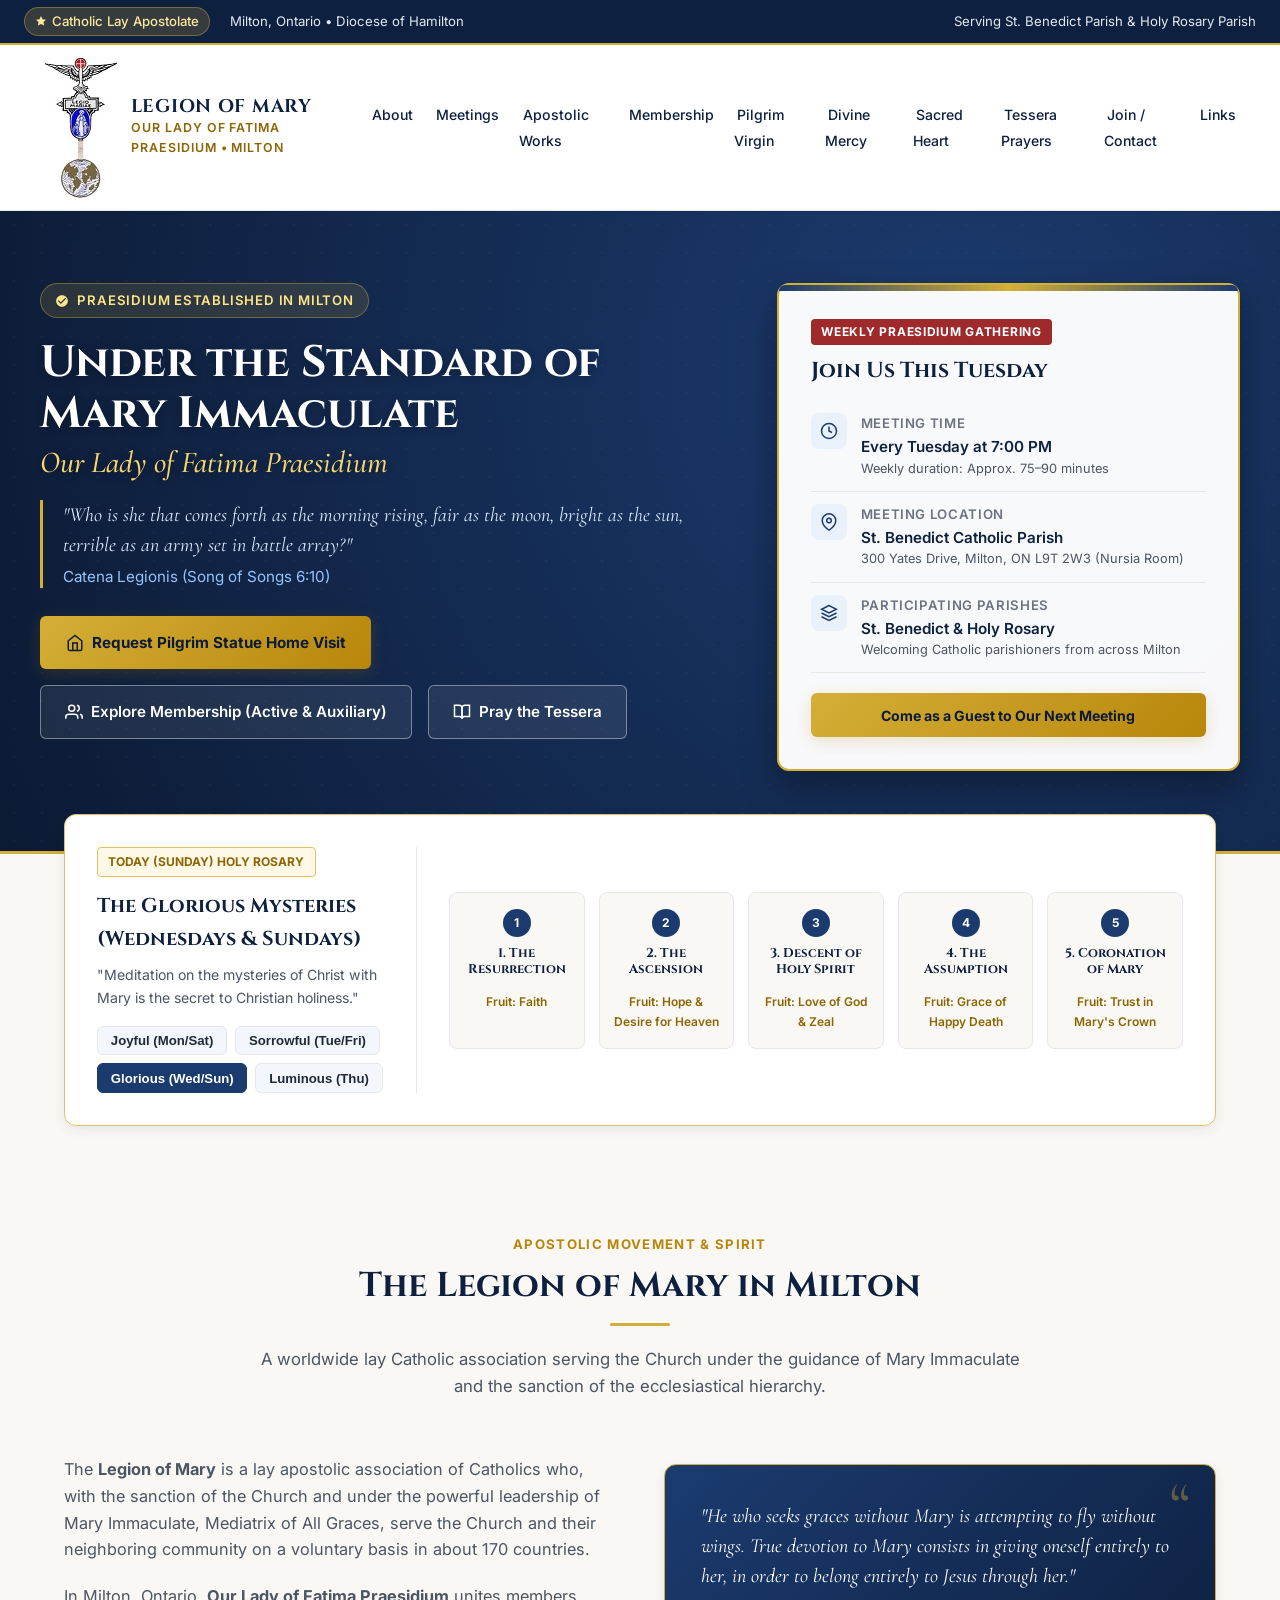
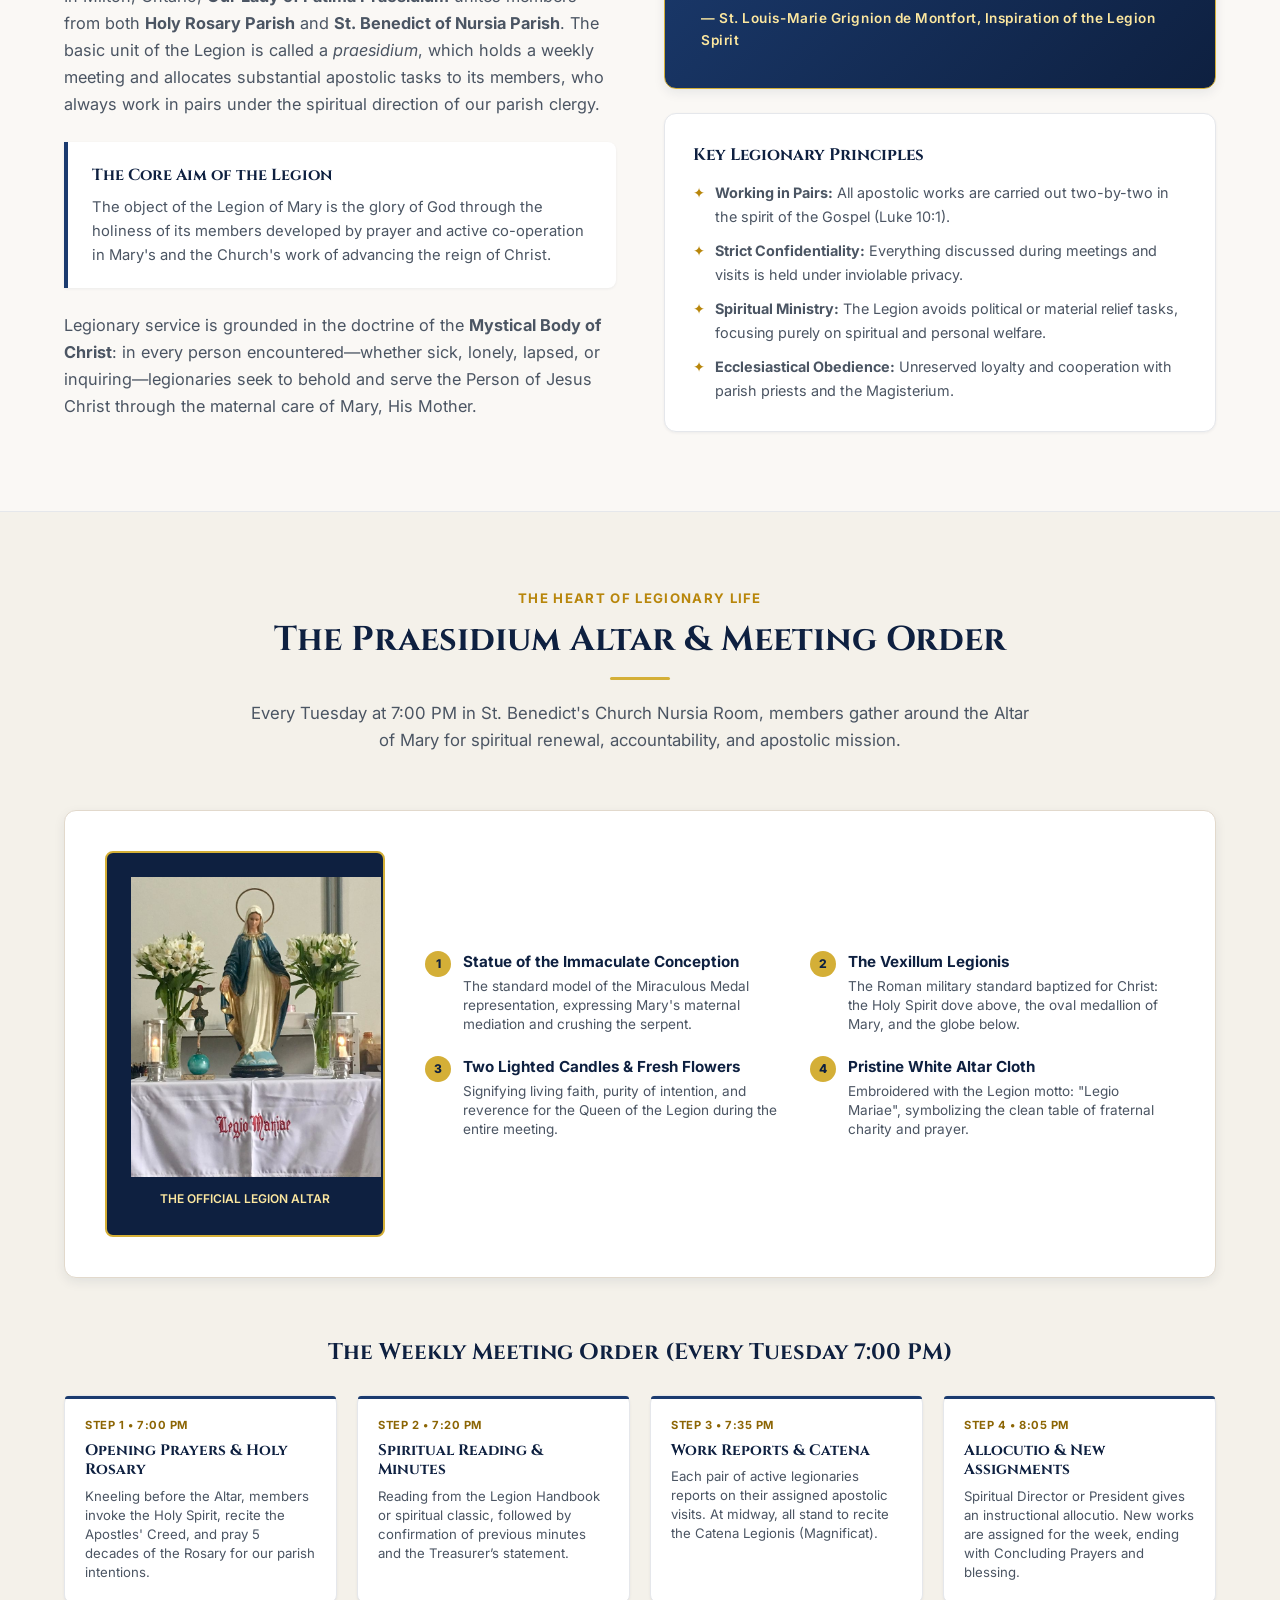
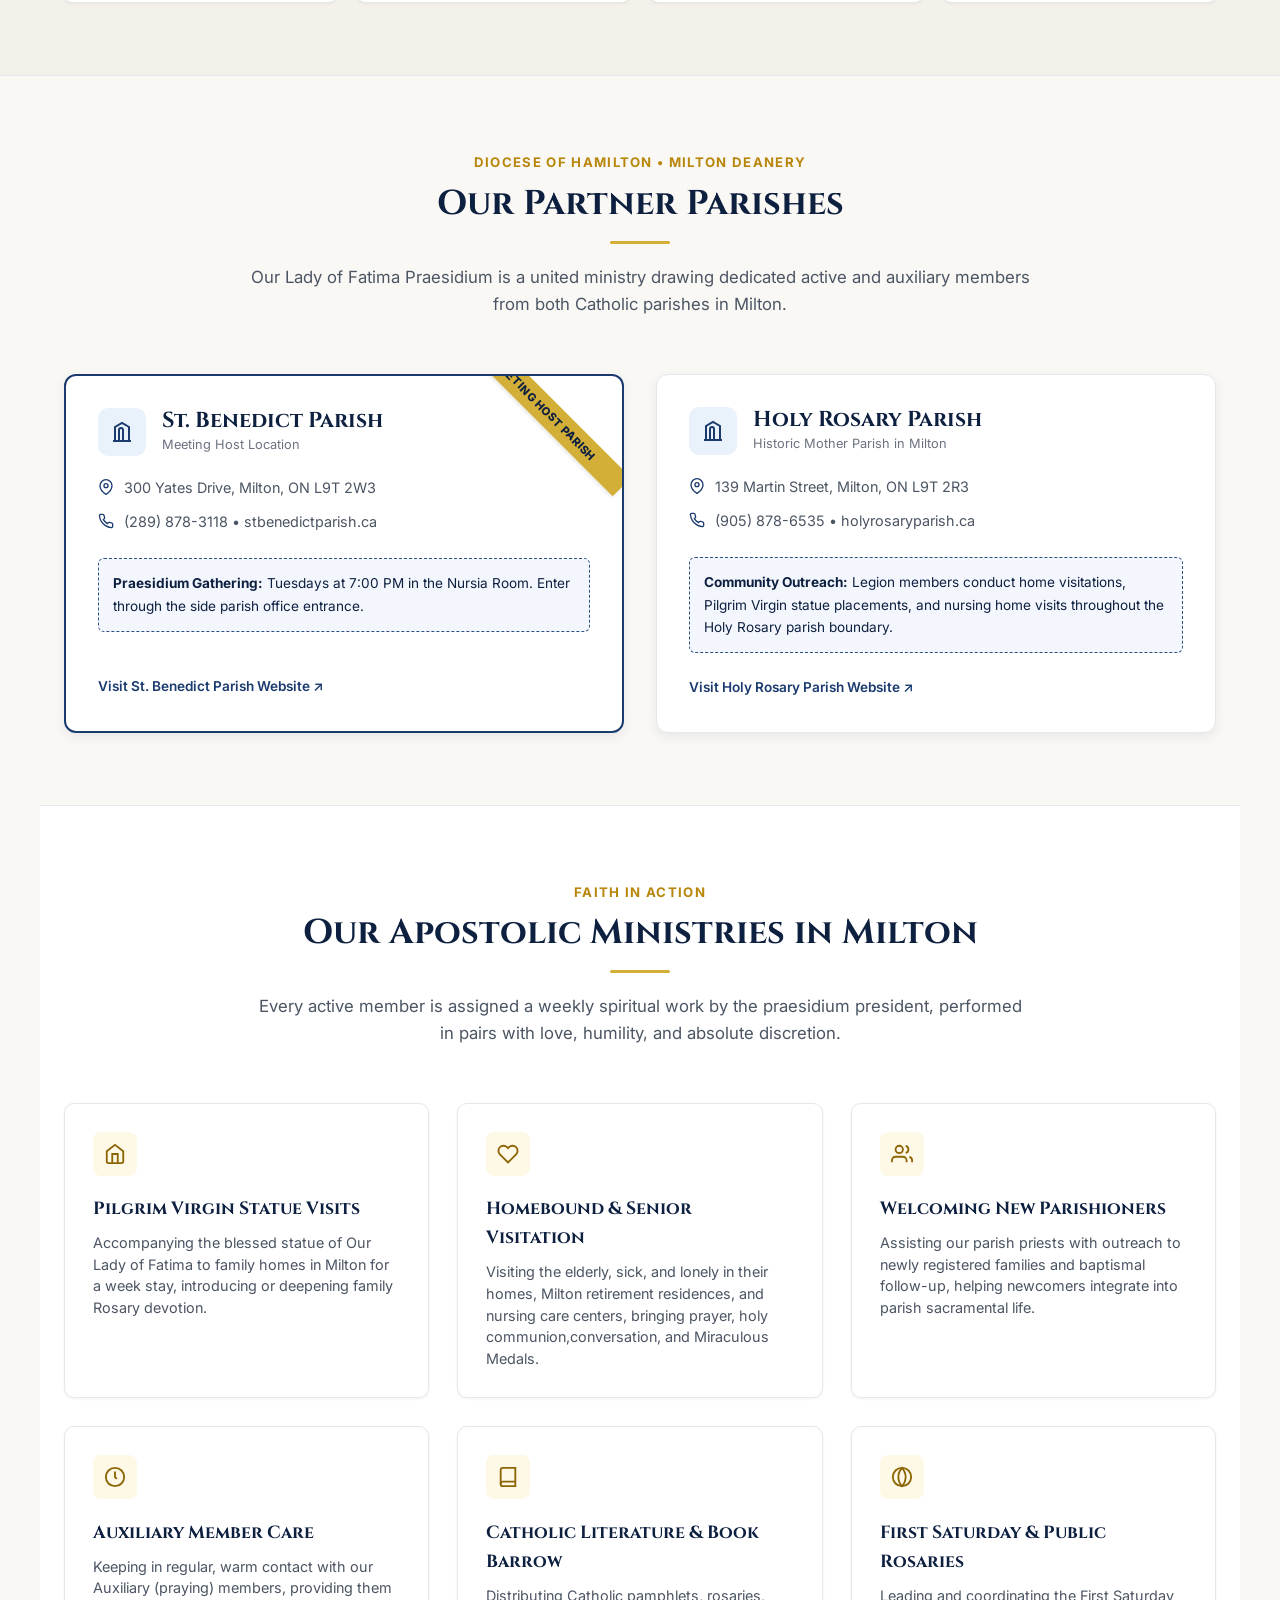
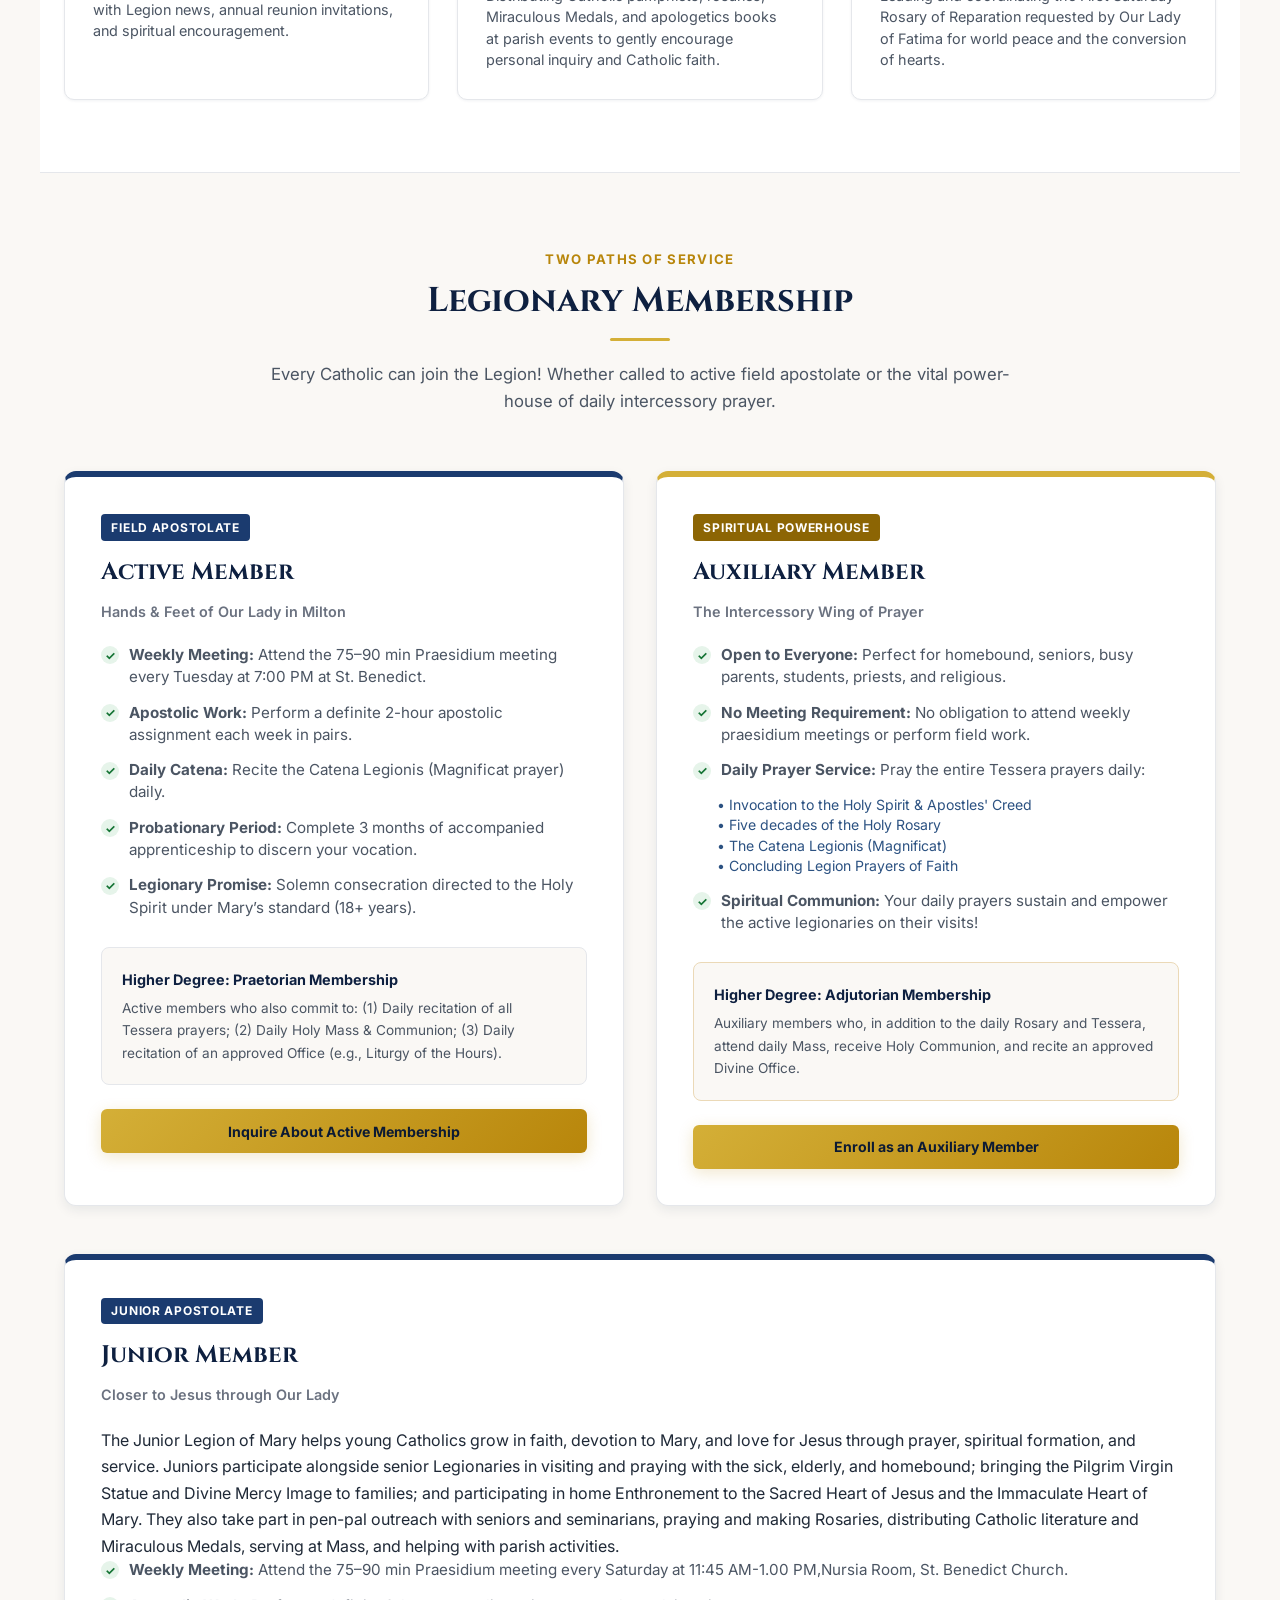
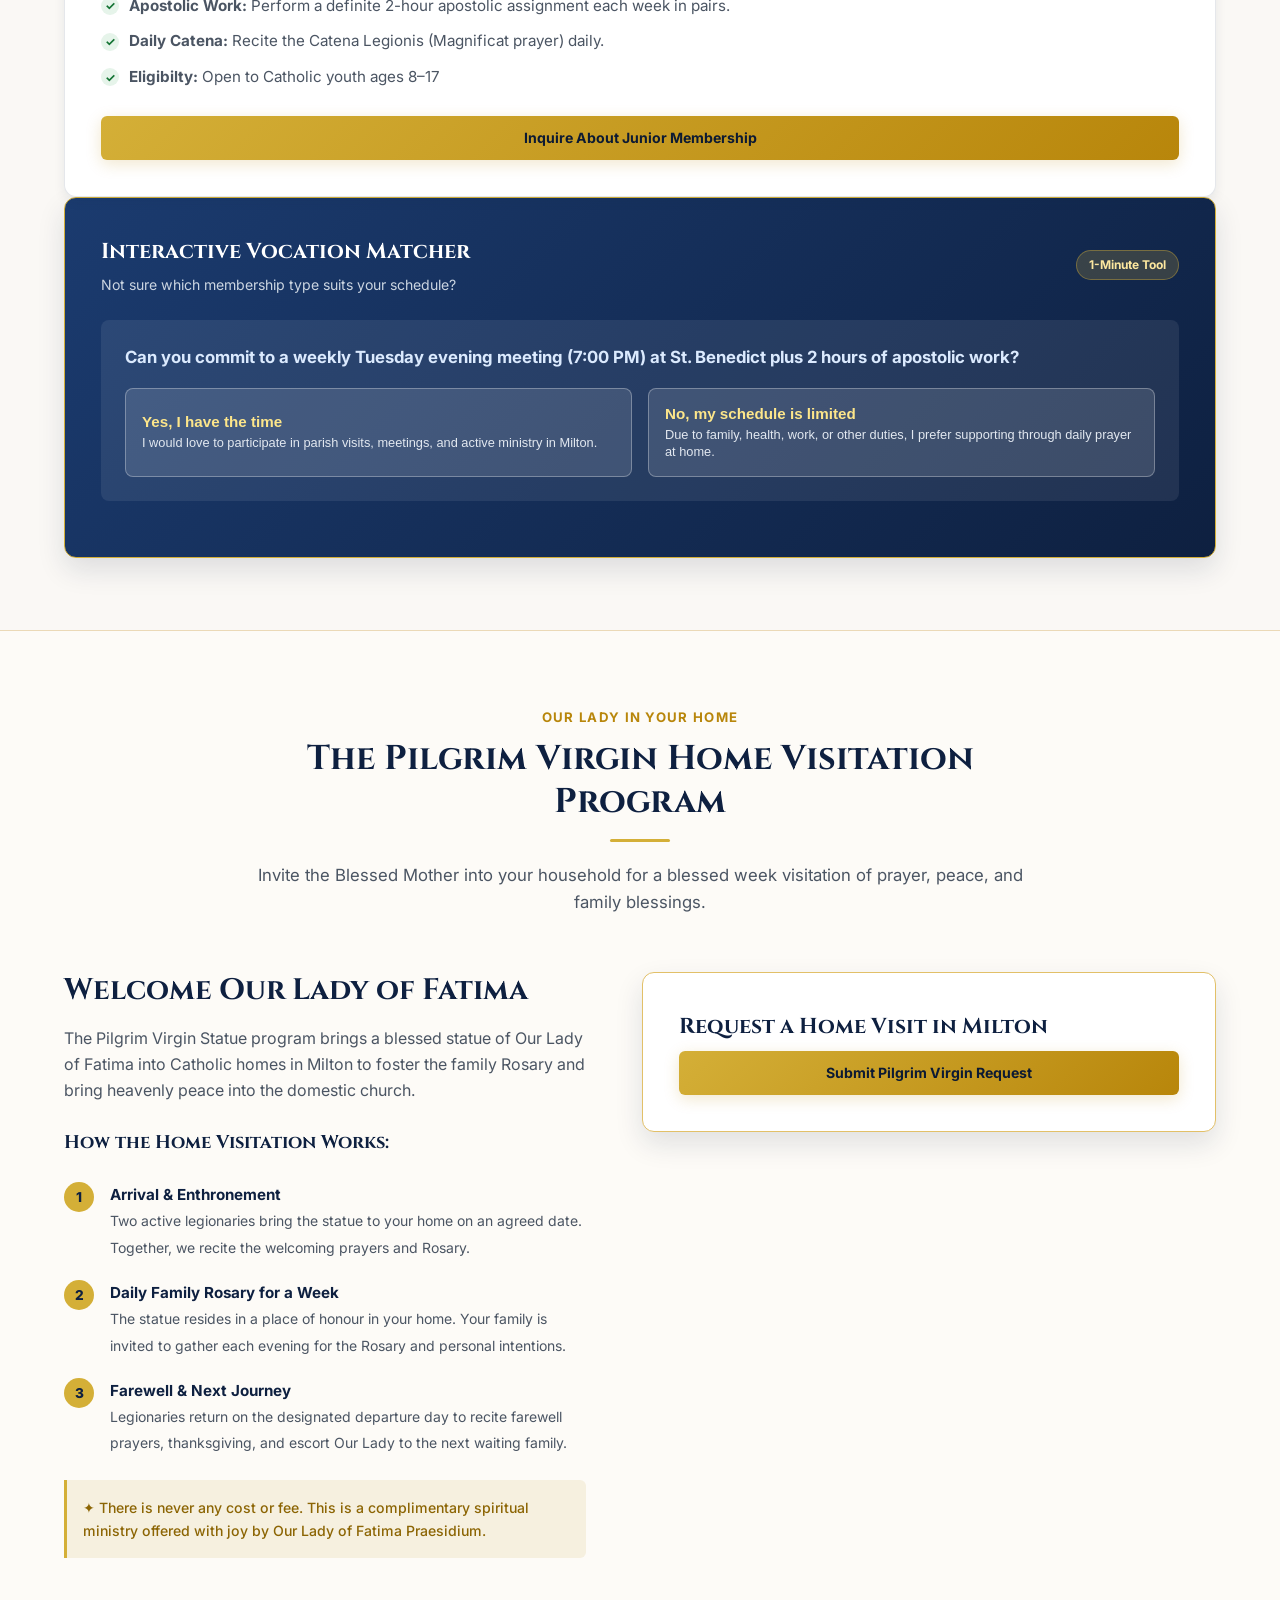
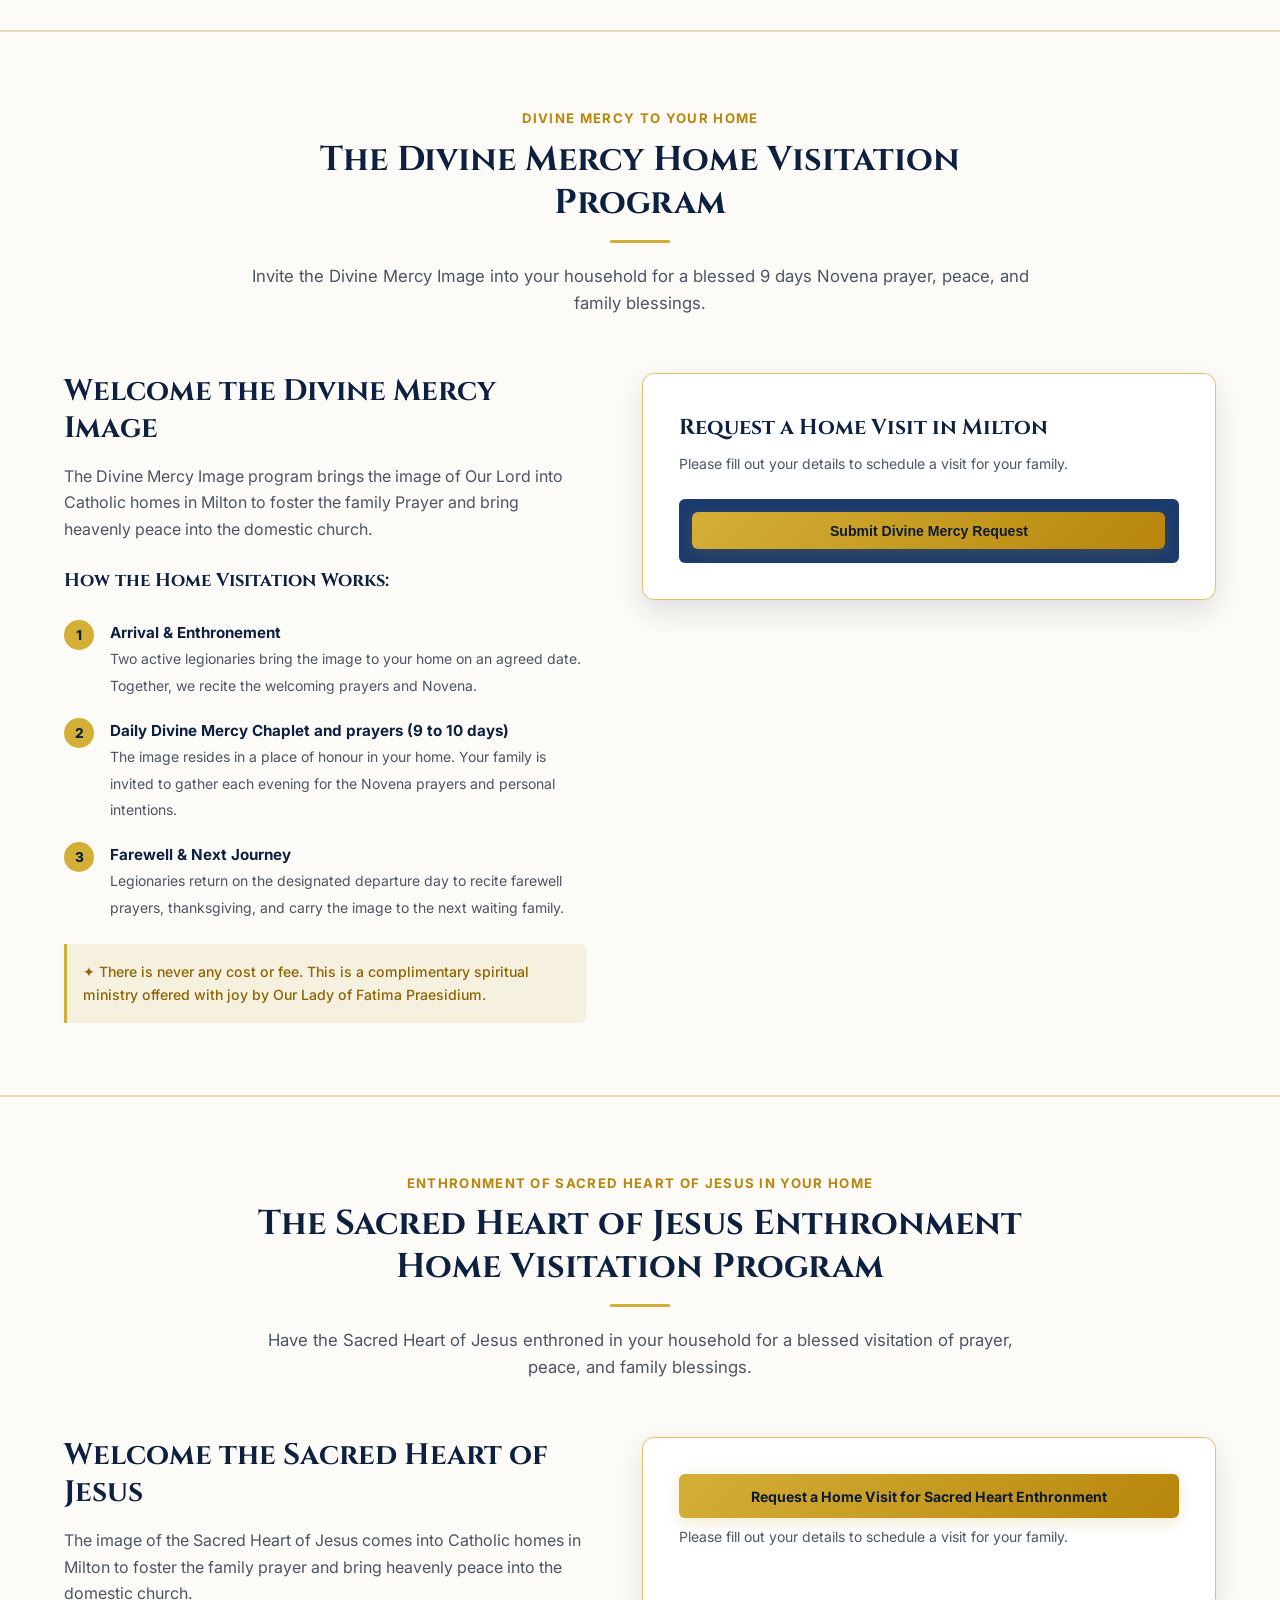
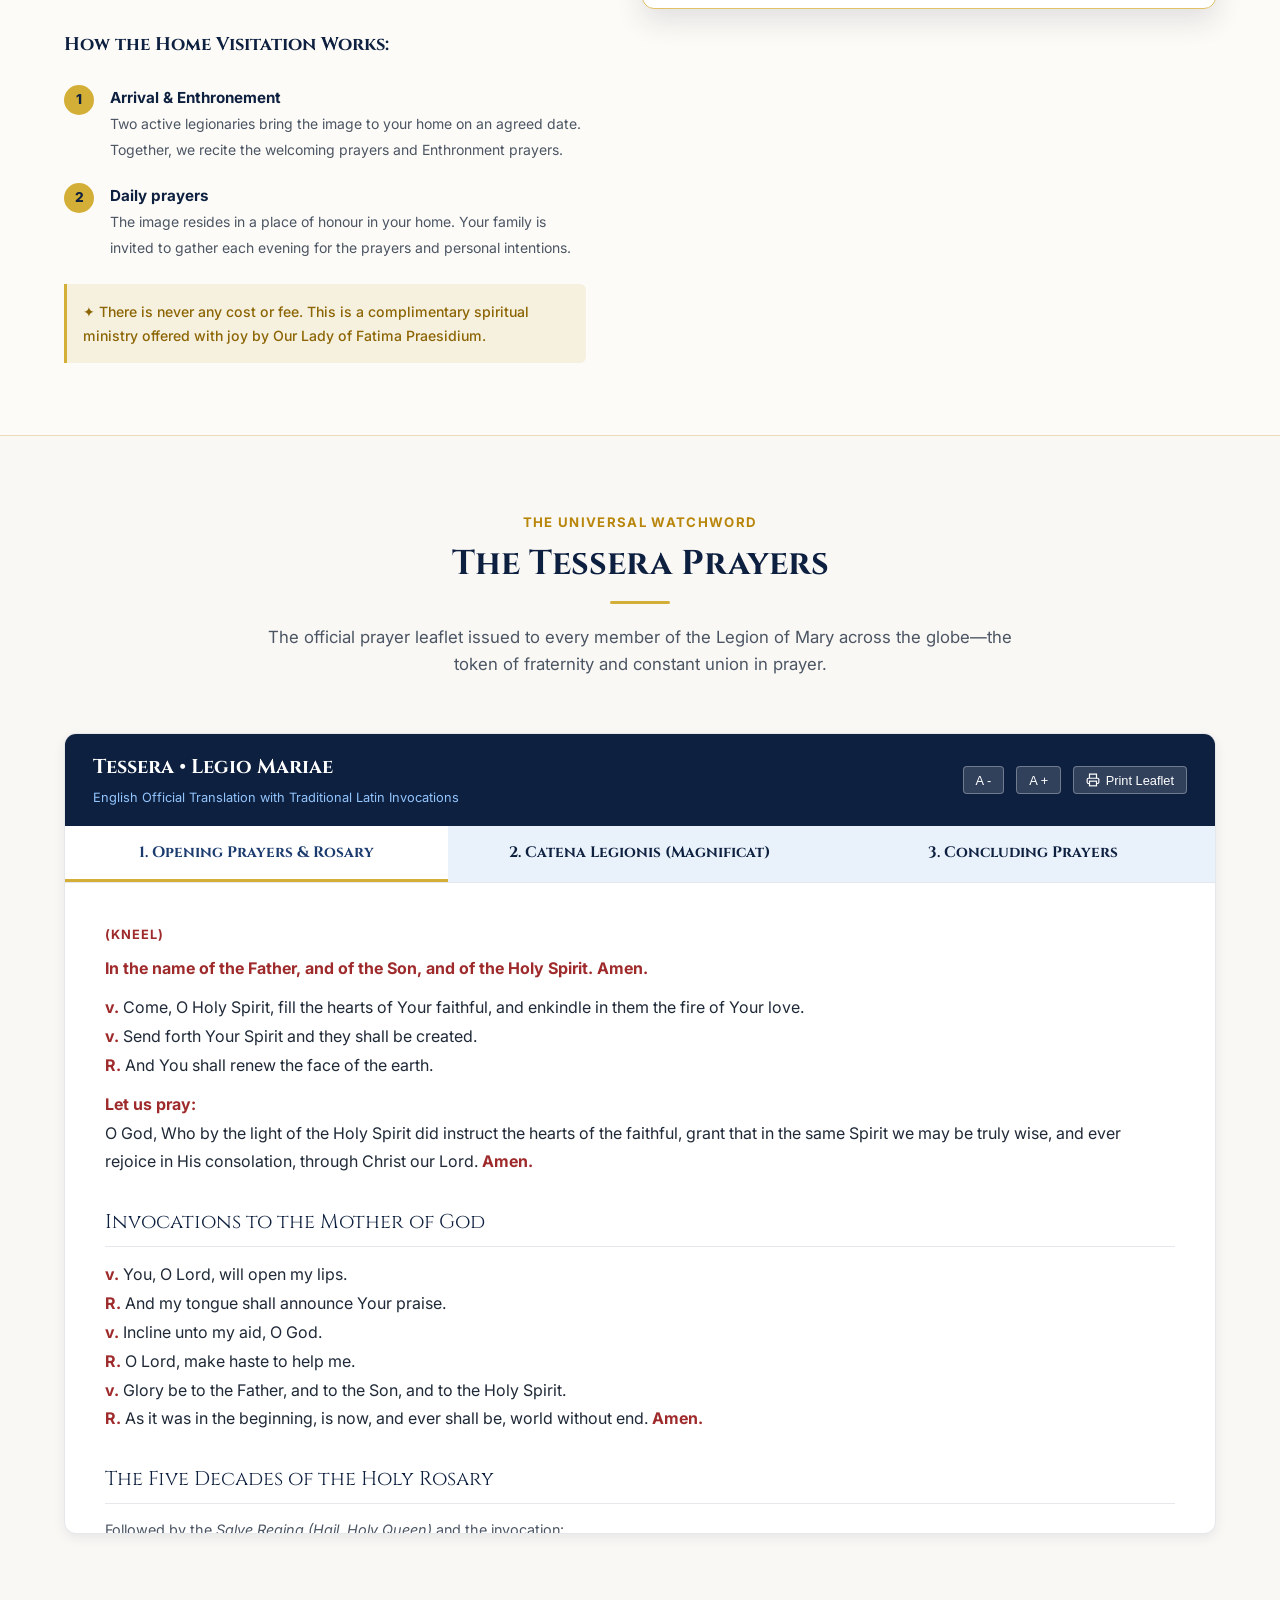
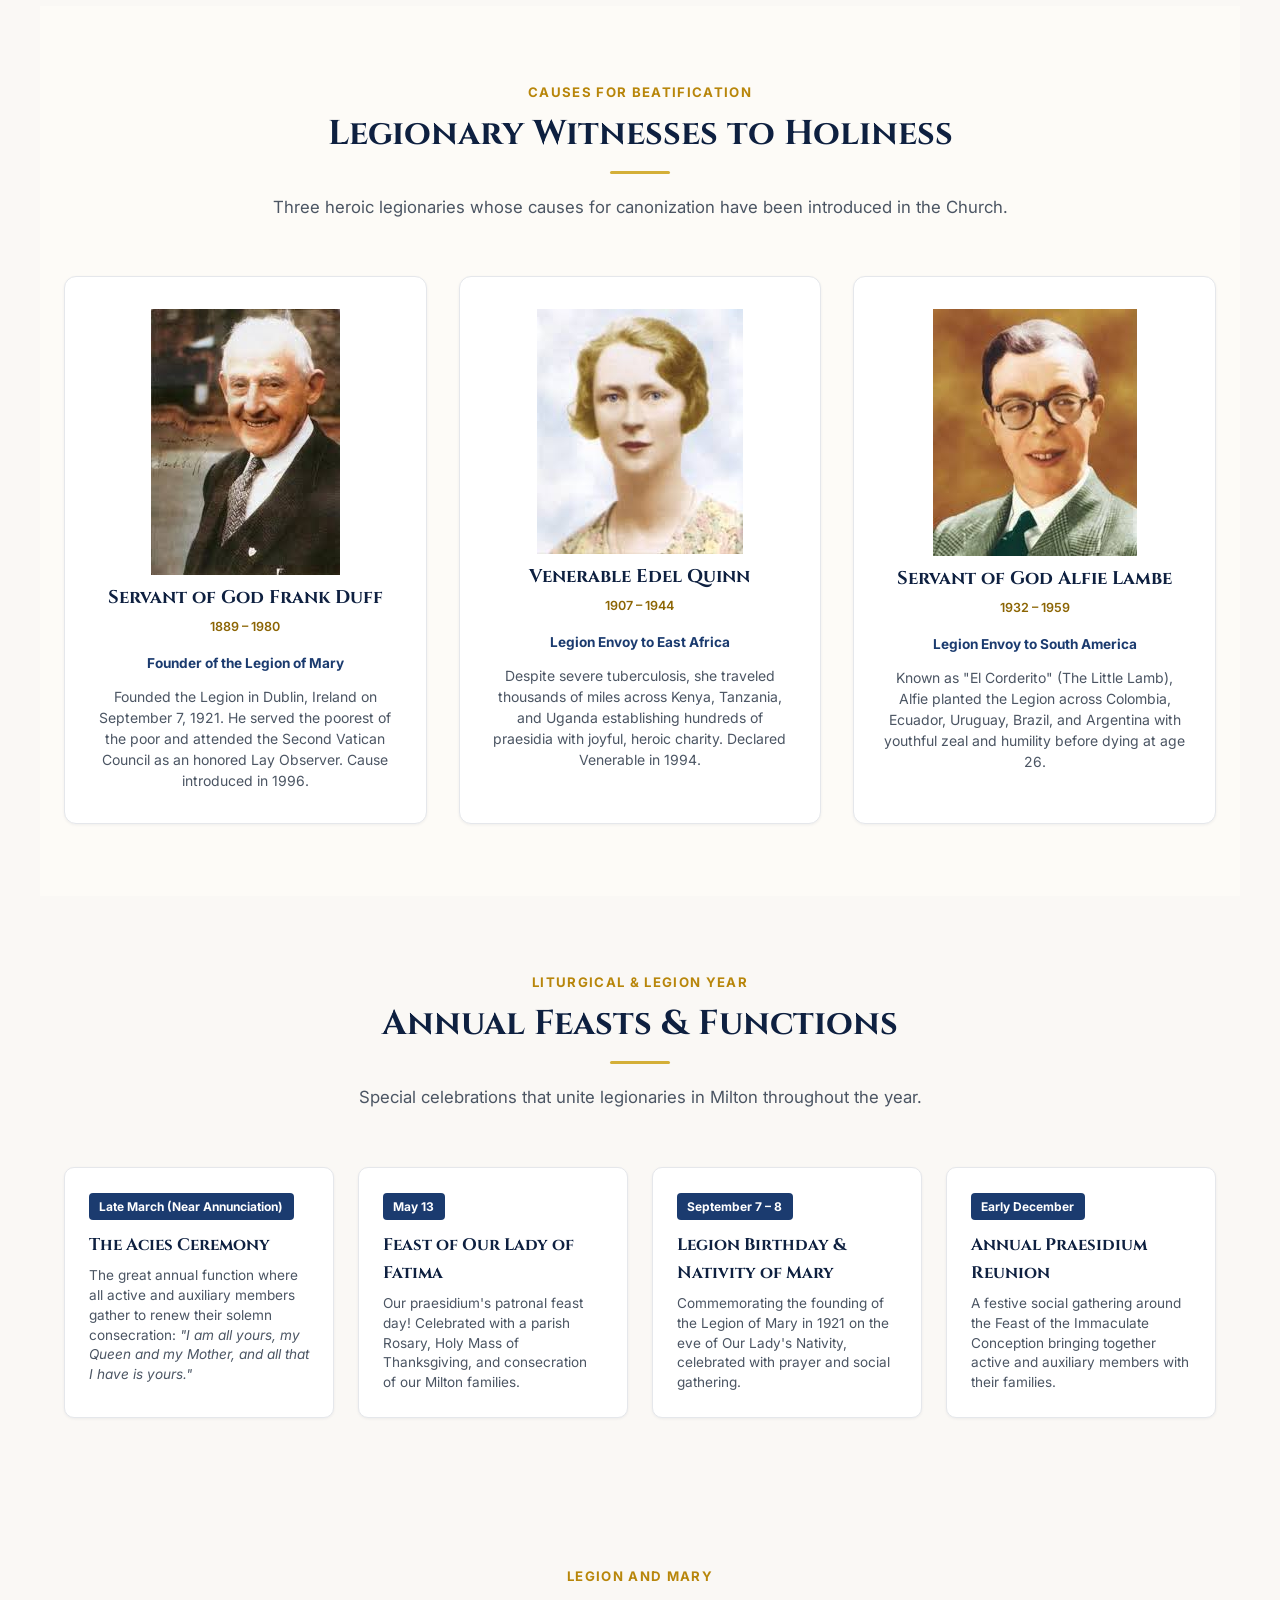
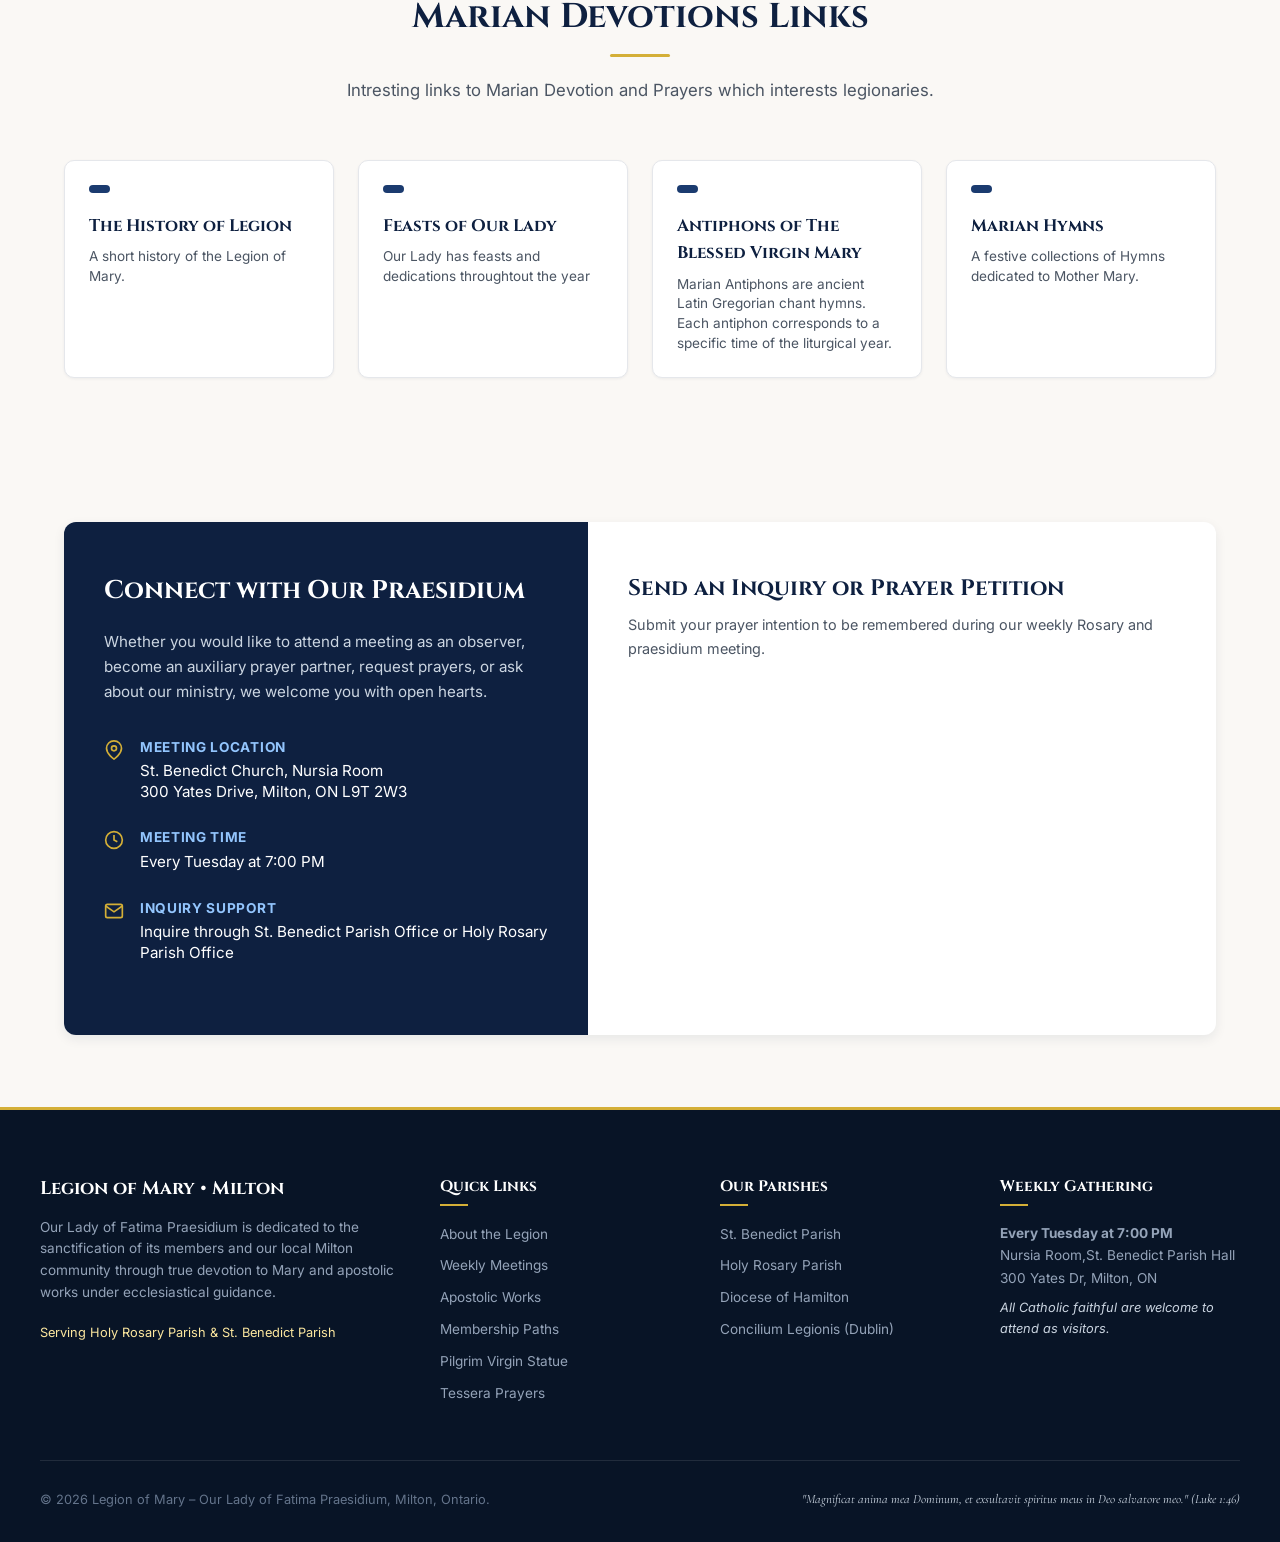
==== index.html @ a217b299 "Update index.html" ====
<!DOCTYPE html>
<html lang="en">
<head>
  <meta charset="UTF-8">
  <meta name="viewport" content="width=device-width, initial-scale=1.0">
  <title>Legion of Mary | Our Lady of Fatima Praesidium - Milton, Ontario</title>
  <meta name="description" content="Official website of the Legion of Mary, Our Lady of Fatima Praesidium in Milton, Ontario, serving St. Benedict and Holy Rosary Catholic Parishes. Discover our apostolic works, weekly meetings, Pilgrim Virgin statue visits, and Tessera prayers.">
  <link rel="preconnect" href="https://fonts.googleapis.com">
  <link rel="preconnect" href="https://fonts.gstatic.com" crossorigin>
  <link href="https://fonts.googleapis.com/css2?family=Cinzel:wght@500;600;700;800&family=Cormorant+Garamond:ital,wght@0,400;0,600;0,700;1,400;1,600&family=Inter:wght@300;400;500;600;700&display=swap" rel="stylesheet">

  <link rel="stylesheet" href="style.css">
</head>
<body>

  <!-- TOP BAR -->
  <div class="top-bar">
    <div class="top-bar-left">
      <span class="top-bar-badge">
        <svg width="12" height="12" viewBox="0 0 24 24" fill="currentColor"><path d="M12 2l3.09 6.26L22 9.27l-5 4.87 1.18 6.88L12 17.77l-6.18 3.25L7 14.14 2 9.27l6.91-1.01L12 2z"/></svg>
        Catholic Lay Apostolate
      </span>
      <span>Milton, Ontario • Diocese of Hamilton</span>
    </div>
    <div class="top-bar-right">
      <span>Serving St. Benedict Parish & Holy Rosary Parish</span>
    </div>
  </div>

  <!-- NAVIGATION HEADER -->
  <header class="header-nav">
    <div class="nav-container">
      <a href="#home" class="brand-group">
        <!-- Legion of Mary logo -->
        <img src="images/LOM logo1.jpg" alt="Legion of Mary Logo">
        <div class="brand-text">
          <h1>LEGION OF MARY</h1>
          <span>Our Lady of Fatima Praesidium • Milton</span>
        </div>
      </a>

      <nav>
        <ul class="nav-links" id="nav-links">
          <li><a href="#about">About</a></li>
          <li><a href="#meetings">Meetings</a></li>
          <li><a href="#ministries">Apostolic Works</a></li>
          <li><a href="#membership">Membership</a></li>
          <li><a href="#statue">Pilgrim Virgin</a></li>
	      <li><a href="#divine">Divine Mercy</a></li>
	      <li><a href="#heart">Sacred Heart</a></li>
          <li><a href="#tessera">Tessera Prayers</a></li>
          <li><a href="#contact" >Join / Contact</a></li>
		  <li><a href="#links"> Links</a></li>
        </ul>
      </nav>

      <button class="mobile-menu-btn" id="mobile-toggle" aria-label="Toggle Navigation">
        ☰
      </button>
    </div>
  </header>

  <!-- HERO SECTION -->
  <section class="hero-section" id="home">
    <div class="hero-overlay-pattern"></div>
    <div class="hero-container">
      <div class="hero-content">
        <div class="hero-eyebrow">
          <svg width="14" height="14" viewBox="0 0 24 24" fill="currentColor"><path d="M12 2C6.48 2 2 6.48 2 12s4.48 10 10 10 10-4.48 10-10S17.52 2 12 2zm-2 15l-5-5 1.41-1.41L10 14.17l7.59-7.59L19 8l-9 9z"/></svg>
          Praesidium Established in Milton
        </div>
        <h2 class="hero-title">
          Under the Standard of Mary Immaculate
          <span>Our Lady of Fatima Praesidium</span>
        </h2>
        
        <div class="hero-quote">
          "Who is she that comes forth as the morning rising, fair as the moon, bright as the sun, terrible as an army set in battle array?"
          <span class="hero-quote-latin">Catena Legionis (Song of Songs 6:10)</span>
        </div>

        <div class="hero-actions">
          <a href="#statue" class="btn-gold">
            <svg width="18" height="18" viewBox="0 0 24 24" fill="none" stroke="currentColor" stroke-width="2"><path d="M3 9l9-7 9 7v11a2 2 0 0 1-2 2H5a2 2 0 0 1-2-2z"></path><polyline points="9 22 9 12 15 12 15 22"></polyline></svg>
            Request Pilgrim Statue Home Visit
          </a>
          <a href="#membership" class="btn-outline-white">
            <svg width="18" height="18" viewBox="0 0 24 24" fill="none" stroke="currentColor" stroke-width="2"><path d="M17 21v-2a4 4 0 0 0-4-4H5a4 4 0 0 0-4 4v2"></path><circle cx="9" cy="7" r="4"></circle><path d="M23 21v-2a4 4 0 0 0-3-3.87"></path><path d="M16 3.13a4 4 0 0 1 0 7.75"></path></svg>
            Explore Membership (Active & Auxiliary)
          </a>
          <a href="#tessera" class="btn-outline-white">
            <svg width="18" height="18" viewBox="0 0 24 24" fill="none" stroke="currentColor" stroke-width="2"><path d="M2 3h6a4 4 0 0 1 4 4v14a3 3 0 0 0-3-3H2z"></path><path d="M22 3h-6a4 4 0 0 0-4 4v14a3 3 0 0 1 3-3h7z"></path></svg>
            Pray the Tessera
          </a>
        </div>
      </div>

      <!-- Hero Meeting Info Card -->
      <div class="hero-meeting-card" id="meeting-quick-card">
        <span class="card-header-badge">Weekly Praesidium Gathering</span>
        <h3 class="meeting-card-title">Join Us This Tuesday</h3>
        
        <div class="meeting-detail-row">
          <div class="detail-icon-wrap">
            <svg viewBox="0 0 24 24" fill="none" stroke-width="2"><circle cx="12" cy="12" r="10"></circle><polyline points="12 6 12 12 16 14"></polyline></svg>
          </div>
          <div class="detail-text">
            <h4>Meeting Time</h4>
            <p>Every Tuesday at 7:00 PM</p>
            <small>Weekly duration: Approx. 75–90 minutes</small>
          </div>
        </div>

        <div class="meeting-detail-row">
          <div class="detail-icon-wrap">
            <svg viewBox="0 0 24 24" fill="none" stroke-width="2"><path d="M21 10c0 7-9 13-9 13s-9-6-9-13a9 9 0 0 1 18 0z"></path><circle cx="12" cy="10" r="3"></circle></svg>
          </div>
          <div class="detail-text">
            <h4>Meeting Location</h4>
            <p>St. Benedict Catholic Parish</p>
            <small>300 Yates Drive, Milton, ON L9T 2W3 (Nursia Room)</small>
          </div>
        </div>

        <div class="meeting-detail-row">
          <div class="detail-icon-wrap">
            <svg viewBox="0 0 24 24" fill="none" stroke-width="2"><path d="M12 2L2 7l10 5 10-5-10-5zM2 17l10 5 10-5M2 12l10 5 10-5"></path></svg>
          </div>
          <div class="detail-text">
            <h4>Participating Parishes</h4>
            <p>St. Benedict & Holy Rosary</p>
            <small>Welcoming Catholic parishioners from across Milton</small>
          </div>
        </div>

        <div style="margin-top: 1.25rem;">
          <a href="#contact" class="btn-gold" style="width: 100%; justify-content: center; font-size: 0.88rem; padding: 0.65rem;">
            Come as a Guest to Our Next Meeting
          </a>
        </div>
      </div>
    </div>
  </section>

  <!-- DAILY ROSARY MYSTERY WIDGET (INTERACTIVE) -->
  <div class="section-wrap" style="padding-top: 0; padding-bottom: 2rem;">
    <div class="mystery-widget-card">
      <div class="widget-grid">
        <div class="widget-intro">
          <span class="widget-badge-today" id="today-day-label">Today's Holy Rosary</span>
          <h3 id="current-mystery-name">The Sorrowful Mysteries</h3>
          <p style="font-size: 0.88rem; color: var(--text-muted); margin-bottom: 0.75rem;">
            "Meditation on the mysteries of Christ with Mary is the secret to Christian holiness."
          </p>
          <div class="mystery-selector-tabs">
            <button class="mystery-tab" data-day="joyful" onclick="selectMystery('joyful')">Joyful (Mon/Sat)</button>
            <button class="mystery-tab" data-day="sorrowful" onclick="selectMystery('sorrowful')">Sorrowful (Tue/Fri)</button>
            <button class="mystery-tab" data-day="glorious" onclick="selectMystery('glorious')">Glorious (Wed/Sun)</button>
            <button class="mystery-tab" data-day="luminous" onclick="selectMystery('luminous')">Luminous (Thu)</button>
          </div>
        </div>

        <div class="mystery-display-content" id="mystery-beads-container">
          <!-- Populated by JavaScript -->
        </div>
      </div>
    </div>
  </div>

  <!-- ABOUT SECTION -->
  <section class="section-wrap" id="about">
    <div class="section-header-center">
      <span class="section-eyebrow">Apostolic Movement & Spirit</span>
      <h2 class="section-title">The Legion of Mary in Milton</h2>
      <div class="gold-divider"></div>
      <p class="section-subtitle">
        A worldwide lay Catholic association serving the Church under the guidance of Mary Immaculate and the sanction of the ecclesiastical hierarchy.
      </p>
    </div>

    <div class="about-grid">
      <div class="about-text">
        <p>
          The <strong>Legion of Mary</strong> is a lay apostolic association of Catholics who, with the sanction of the Church and under the powerful leadership of Mary Immaculate, Mediatrix of All Graces, serve the Church and their neighboring community on a voluntary basis in about 170 countries.
        </p>
        <p>
          In Milton, Ontario, <strong>Our Lady of Fatima Praesidium</strong> unites members from both <strong>Holy Rosary Parish</strong> and <strong>St. Benedict of Nursia Parish</strong>. The basic unit of the Legion is called a <em>praesidium</em>, which holds a weekly meeting and allocates substantial apostolic tasks to its members, who always work in pairs under the spiritual direction of our parish clergy.
        </p>
        
        <div class="highlight-card">
          <h4>The Core Aim of the Legion</h4>
          <p>
            The object of the Legion of Mary is the glory of God through the holiness of its members developed by prayer and active co-operation in Mary's and the Church's work of advancing the reign of Christ.
          </p>
        </div>

        <p>
          Legionary service is grounded in the doctrine of the <strong>Mystical Body of Christ</strong>: in every person encountered—whether sick, lonely, lapsed, or inquiring—legionaries seek to behold and serve the Person of Jesus Christ through the maternal care of Mary, His Mother.
        </p>
      </div>

      <div class="about-right">
        <div class="spiritual-quote-box">
          <div class="quote-icon">“</div>
          <blockquote>
            "He who seeks graces without Mary is attempting to fly without wings. True devotion to Mary consists in giving oneself entirely to her, in order to belong entirely to Jesus through her."
          </blockquote>
          <cite>— St. Louis-Marie Grignion de Montfort, Inspiration of the Legion Spirit</cite>
        </div>

        <div style="margin-top: 1.5rem; background: #ffffff; border-radius: 12px; padding: 1.75rem; border: 1px solid var(--border-subtle); box-shadow: var(--shadow-sm);">
          <h4 style="font-family: var(--font-title); font-size: 1.05rem; color: var(--primary-navy); margin-bottom: 0.75rem;">
            Key Legionary Principles
          </h4>
          <ul style="list-style: none;">
            <li style="display: flex; gap: 0.6rem; margin-bottom: 0.65rem; font-size: 0.9rem; color: var(--text-muted);">
              <span style="color: var(--gold-primary); font-weight: bold;">✦</span>
              <span><strong>Working in Pairs:</strong> All apostolic works are carried out two-by-two in the spirit of the Gospel (Luke 10:1).</span>
            </li>
            <li style="display: flex; gap: 0.6rem; margin-bottom: 0.65rem; font-size: 0.9rem; color: var(--text-muted);">
              <span style="color: var(--gold-primary); font-weight: bold;">✦</span>
              <span><strong>Strict Confidentiality:</strong> Everything discussed during meetings and visits is held under inviolable privacy.</span>
            </li>
            <li style="display: flex; gap: 0.6rem; margin-bottom: 0.65rem; font-size: 0.9rem; color: var(--text-muted);">
              <span style="color: var(--gold-primary); font-weight: bold;">✦</span>
              <span><strong>Spiritual Ministry:</strong> The Legion avoids political or material relief tasks, focusing purely on spiritual and personal welfare.</span>
            </li>
            <li style="display: flex; gap: 0.6rem; font-size: 0.9rem; color: var(--text-muted);">
              <span style="color: var(--gold-primary); font-weight: bold;">✦</span>
              <span><strong>Ecclesiastical Obedience:</strong> Unreserved loyalty and cooperation with parish priests and the Magisterium.</span>
            </li>
          </ul>
        </div>
      </div>
    </div>
  </section>

  <!-- THE PRAESIDIUM MEETING & ALTAR SECTION -->
  <section class="altar-section-bg" id="meetings">
    <div class="section-wrap">
      <div class="section-header-center">
        <span class="section-eyebrow">The Heart of Legionary Life</span>
        <h2 class="section-title">The Praesidium Altar & Meeting Order</h2>
        <div class="gold-divider"></div>
        <p class="section-subtitle">
          Every Tuesday at 7:00 PM in St. Benedict's Church Nursia Room, members gather around the Altar of Mary for spiritual renewal, accountability, and apostolic mission.
        </p>
      </div>

      <!-- Altar Visual Explanation -->
      <div class="altar-diagram-card">
        <div class="altar-visual-grid">
          <div class="altar-graphic">
            <img src= "images/LOMAltar.jpg" width="250" height="300">
            <span style="font-size: 0.75rem; color: #fce79f; font-weight: 600; text-transform: uppercase;">
              The Official Legion Altar
            </span>
          </div>

          <div class="altar-elements-list">
            <div class="altar-element-item">
              <div class="altar-num">1</div>
              <div>
                <h5>Statue of the Immaculate Conception</h5>
                <p>The standard model of the Miraculous Medal representation, expressing Mary's maternal mediation and crushing the serpent.</p>
              </div>
            </div>
            <div class="altar-element-item">
              <div class="altar-num">2</div>
              <div>
                <h5>The Vexillum Legionis</h5>
                <p>The Roman military standard baptized for Christ: the Holy Spirit dove above, the oval medallion of Mary, and the globe below.</p>
              </div>
            </div>
            <div class="altar-element-item">
              <div class="altar-num">3</div>
              <div>
                <h5>Two Lighted Candles & Fresh Flowers</h5>
                <p>Signifying living faith, purity of intention, and reverence for the Queen of the Legion during the entire meeting.</p>
              </div>
            </div>
            <div class="altar-element-item">
              <div class="altar-num">4</div>
              <div>
                <h5>Pristine White Altar Cloth</h5>
                <p>Embroidered with the Legion motto: "Legio Mariae", symbolizing the clean table of fraternal charity and prayer.</p>
              </div>
            </div>
          </div>
        </div>
      </div>

      <!-- Meeting Order Steps -->
      <h3 style="font-family: var(--font-title); font-size: 1.4rem; color: var(--primary-navy); margin-bottom: 1.5rem; text-align: center;">
        The Weekly Meeting Order (Every Tuesday 7:00 PM)
      </h3>

      <div class="timeline-steps">
        <div class="timeline-step-card">
          <span class="step-badge">Step 1 • 7:00 PM</span>
          <h4>Opening Prayers & Holy Rosary</h4>
          <p>Kneeling before the Altar, members invoke the Holy Spirit, recite the Apostles' Creed, and pray 5 decades of the Rosary for our parish intentions.</p>
        </div>
        <div class="timeline-step-card">
          <span class="step-badge">Step 2 • 7:20 PM</span>
          <h4>Spiritual Reading & Minutes</h4>
          <p>Reading from the Legion Handbook or spiritual classic, followed by confirmation of previous minutes and the Treasurer’s statement.</p>
        </div>
        <div class="timeline-step-card">
          <span class="step-badge">Step 3 • 7:35 PM</span>
          <h4>Work Reports & Catena</h4>
          <p>Each pair of active legionaries reports on their assigned apostolic visits. At midway, all stand to recite the Catena Legionis (Magnificat).</p>
        </div>
        <div class="timeline-step-card">
          <span class="step-badge">Step 4 • 8:05 PM</span>
          <h4>Allocutio & New Assignments</h4>
          <p>Spiritual Director or President gives an instructional allocutio. New works are assigned for the week, ending with Concluding Prayers and blessing.</p>
        </div>
      </div>
    </div>
  </section>

  <!-- PARISHES IN MILTON -->
  <section class="section-wrap" id="parishes">
    <div class="section-header-center">
      <span class="section-eyebrow">Diocese of Hamilton • Milton Deanery</span>
      <h2 class="section-title">Our Partner Parishes</h2>
      <div class="gold-divider"></div>
      <p class="section-subtitle">
        Our Lady of Fatima Praesidium is a united ministry drawing dedicated active and auxiliary members from both Catholic parishes in Milton.
      </p>
    </div>

    <div class="parish-cards-grid">
      <!-- St. Benedict -->
      <div class="parish-card primary-host">
        <div>
          <div class="parish-header">
            <div class="parish-icon">
              <svg viewBox="0 0 24 24" fill="none" stroke="currentColor" stroke-width="2"><path d="M3 21h18M5 21V7l7-4 7 4v14M9 10a2 2 0 1 1 4 0v11H9V10z"/></svg>
            </div>
            <div>
              <h3>St. Benedict Parish</h3>
              <span>Meeting Host Location</span>
            </div>
          </div>

          <div class="parish-details">
            <div class="parish-detail-item">
              <svg viewBox="0 0 24 24" fill="none" stroke-width="2"><path d="M21 10c0 7-9 13-9 13s-9-6-9-13a9 9 0 0 1 18 0z"></path><circle cx="12" cy="10" r="3"></circle></svg>
              <span>300 Yates Drive, Milton, ON L9T 2W3</span>
            </div>
            <div class="parish-detail-item">
              <svg viewBox="0 0 24 24" fill="none" stroke-width="2"><path d="M22 16.92v3a2 2 0 0 1-2.18 2 19.79 19.79 0 0 1-8.63-3.07 19.5 19.5 0 0 1-6-6 19.79 19.79 0 0 1-3.07-8.67A2 2 0 0 1 4.11 2h3a2 2 0 0 1 2 1.72 12.84 12.84 0 0 0 .7 2.81 2 2 0 0 1-.45 2.11L8.09 9.91a16 16 0 0 0 6 6l1.27-1.27a2 2 0 0 1 2.11-.45 12.84 12.84 0 0 0 2.81.7A2 2 0 0 1 22 16.92z"></path></svg>
              <span>(289) 878-3118 • stbenedictparish.ca</span>
            </div>
          </div>

          <div class="parish-schedule-badge">
            <strong>Praesidium Gathering:</strong> Tuesdays at 7:00 PM in the Nursia Room. Enter through the side parish office entrance.
          </div>
        </div>

        <div>
          <a href="https://stbenedictparish.ca" target="_blank" rel="noopener noreferrer" class="parish-link-btn">
            Visit St. Benedict Parish Website ↗
          </a>
        </div>
      </div>

      <!-- Holy Rosary -->
      <div class="parish-card">
        <div>
          <div class="parish-header">
            <div class="parish-icon">
              <svg viewBox="0 0 24 24" fill="none" stroke="currentColor" stroke-width="2"><path d="M3 21h18M5 21V7l7-4 7 4v14M9 10a2 2 0 1 1 4 0v11H9V10z"/></svg>
            </div>
            <div>
              <h3>Holy Rosary Parish</h3>
              <span>Historic Mother Parish in Milton</span>
            </div>
          </div>

          <div class="parish-details">
            <div class="parish-detail-item">
              <svg viewBox="0 0 24 24" fill="none" stroke-width="2"><path d="M21 10c0 7-9 13-9 13s-9-6-9-13a9 9 0 0 1 18 0z"></path><circle cx="12" cy="10" r="3"></circle></svg>
              <span>139 Martin Street, Milton, ON L9T 2R3</span>
            </div>
            <div class="parish-detail-item">
              <svg viewBox="0 0 24 24" fill="none" stroke-width="2"><path d="M22 16.92v3a2 2 0 0 1-2.18 2 19.79 19.79 0 0 1-8.63-3.07 19.5 19.5 0 0 1-6-6 19.79 19.79 0 0 1-3.07-8.67A2 2 0 0 1 4.11 2h3a2 2 0 0 1 2 1.72 12.84 12.84 0 0 0 .7 2.81 2 2 0 0 1-.45 2.11L8.09 9.91a16 16 0 0 0 6 6l1.27-1.27a2 2 0 0 1 2.11-.45 12.84 12.84 0 0 0 2.81.7A2 2 0 0 1 22 16.92z"></path></svg>
              <span>(905) 878-6535 • holyrosaryparish.ca</span>
            </div>
          </div>

          <div class="parish-schedule-badge">
            <strong>Community Outreach:</strong> Legion members conduct home visitations, Pilgrim Virgin statue placements, and nursing home visits throughout the Holy Rosary parish boundary.
          </div>
        </div>

        <div>
          <a href="https://www.holyrosaryparish.ca" target="_blank" rel="noopener noreferrer" class="parish-link-btn">
            Visit Holy Rosary Parish Website ↗
          </a>
        </div>
      </div>
    </div>
  </section>

  <!-- APOSTOLIC MINISTRIES & WORKS -->
  <section class="section-wrap" style="background: #ffffff; border-top: 1px solid var(--border-subtle); border-bottom: 1px solid var(--border-subtle);" id="ministries">
    <div class="section-header-center">
      <span class="section-eyebrow">Faith in Action</span>
      <h2 class="section-title">Our Apostolic Ministries in Milton</h2>
      <div class="gold-divider"></div>
      <p class="section-subtitle">
        Every active member is assigned a weekly spiritual work by the praesidium president, performed in pairs with love, humility, and absolute discretion.
      </p>
    </div>

    <div class="works-grid">
      <div class="work-card">
        <div class="work-icon-box">
          <svg viewBox="0 0 24 24" fill="none" stroke-width="2"><path d="M3 9l9-7 9 7v11a2 2 0 0 1-2 2H5a2 2 0 0 1-2-2z"></path><polyline points="9 22 9 12 15 12 15 22"></polyline></svg>
        </div>
        <h4>Pilgrim Virgin Statue Visits</h4>
        <p>Accompanying the blessed statue of Our Lady of Fatima to family homes in Milton for a week stay, introducing or deepening family Rosary devotion.</p>
      </div>

      <div class="work-card">
        <div class="work-icon-box">
          <svg viewBox="0 0 24 24" fill="none" stroke-width="2"><path d="M20.84 4.61a5.5 5.5 0 0 0-7.78 0L12 5.67l-1.06-1.06a5.5 5.5 0 0 0-7.78 7.78l1.06 1.06L12 21.23l7.78-7.78 1.06-1.06a5.5 5.5 0 0 0 0-7.78z"></path></svg>
        </div>
        <h4>Homebound & Senior Visitation</h4>
        <p>Visiting the elderly, sick, and lonely in their homes, Milton retirement residences, and nursing care centers, bringing prayer, holy communion,conversation, and Miraculous Medals.</p>
      </div>

      <div class="work-card">
        <div class="work-icon-box">
          <svg viewBox="0 0 24 24" fill="none" stroke-width="2"><path d="M17 21v-2a4 4 0 0 0-4-4H5a4 4 0 0 0-4 4v2"></path><circle cx="9" cy="7" r="4"></circle><path d="M23 21v-2a4 4 0 0 0-3-3.87"></path><path d="M16 3.13a4 4 0 0 1 0 7.75"></path></svg>
        </div>
        <h4>Welcoming New Parishioners</h4>
        <p>Assisting our parish priests with outreach to newly registered families and baptismal follow-up, helping newcomers integrate into parish sacramental life.</p>
      </div>

      <div class="work-card">
        <div class="work-icon-box">
          <svg viewBox="0 0 24 24" fill="none" stroke-width="2"><circle cx="12" cy="12" r="10"></circle><polyline points="12 6 12 12 14 14"></polyline></svg>
        </div>
        <h4>Auxiliary Member Care</h4>
        <p>Keeping in regular, warm contact with our Auxiliary (praying) members, providing them with Legion news, annual reunion invitations, and spiritual encouragement.</p>
      </div>

      <div class="work-card">
        <div class="work-icon-box">
          <svg viewBox="0 0 24 24" fill="none" stroke-width="2"><path d="M4 19.5A2.5 2.5 0 0 1 6.5 17H20"></path><path d="M6.5 2H20v20H6.5A2.5 2.5 0 0 1 4 19.5v-15A2.5 2.5 0 0 1 6.5 2z"></path></svg>
        </div>
        <h4>Catholic Literature & Book Barrow</h4>
        <p>Distributing Catholic pamphlets, rosaries, Miraculous Medals, and apologetics books at parish events to gently encourage personal inquiry and Catholic faith.</p>
      </div>

      <div class="work-card">
        <div class="work-icon-box">
          <svg viewBox="0 0 24 24" fill="none" stroke-width="2"><circle cx="12" cy="12" r="10"></circle><path d="M12 2a15.3 15.3 0 0 1 4 10 15.3 15.3 0 0 1-4 10 15.3 15.3 0 0 1-4-10 15.3 15.3 0 0 1 4-10z"></path></svg>
        </div>
        <h4>First Saturday & Public Rosaries</h4>
        <p>Leading and coordinating the First Saturday Rosary of Reparation requested by Our Lady of Fatima for world peace and the conversion of hearts.</p>
      </div>
    </div>
  </section>

  <!-- MEMBERSHIP SECTION (ACTIVE VS AUXILIARY) -->
  <section class="section-wrap" id="membership">
    <div class="section-header-center">
      <span class="section-eyebrow">Two Paths of Service</span>
      <h2 class="section-title">Legionary Membership</h2>
      <div class="gold-divider"></div>
      <p class="section-subtitle">
        Every Catholic can join the Legion! Whether called to active field apostolate or the vital power-house of daily intercessory prayer.
      </p>
    </div>

    <div class="membership-grid">
      <!-- Active Member Card -->
      <div class="membership-card active-type">
        <span class="card-header-badge" style="background: var(--marian-blue);">Field Apostolate</span>
        <h3 class="membership-type-title">Active Member</h3>
        <span class="membership-subtitle">Hands & Feet of Our Lady in Milton</span>

        <ul class="membership-features-list">
          <li>
            <span class="check-icon">✓</span>
            <span><strong>Weekly Meeting:</strong> Attend the 75–90 min Praesidium meeting every Tuesday at 7:00 PM at St. Benedict.</span>
          </li>
          <li>
            <span class="check-icon">✓</span>
            <span><strong>Apostolic Work:</strong> Perform a definite 2-hour apostolic assignment each week in pairs.</span>
          </li>
          <li>
            <span class="check-icon">✓</span>
            <span><strong>Daily Catena:</strong> Recite the Catena Legionis (Magnificat prayer) daily.</span>
          </li>
          <li>
            <span class="check-icon">✓</span>
            <span><strong>Probationary Period:</strong> Complete 3 months of accompanied apprenticeship to discern your vocation.</span>
          </li>
          <li>
            <span class="check-icon">✓</span>
            <span><strong>Legionary Promise:</strong> Solemn consecration directed to the Holy Spirit under Mary’s standard (18+ years).</span>
          </li>
        </ul>

        <div class="praetorian-box">
          <h5>Higher Degree: Praetorian Membership</h5>
          <p>Active members who also commit to: (1) Daily recitation of all Tessera prayers; (2) Daily Holy Mass & Communion; (3) Daily recitation of an approved Office (e.g., Liturgy of the Hours).</p>
        </div>

        <div style="margin-top: 1.5rem;">
          			  
        <a href="#contact" class="btn-gold" style="width: 100%; justify-content: center; font-size: 0.88rem; padding: 0.65rem;">
            Inquire About Active Membership
          </a>   			  
     </div>
      </div>

      <!-- Auxiliary Member Card -->
      <div class="membership-card auxiliary-type">
        <span class="card-header-badge" style="background: var(--gold-dark);">Spiritual Powerhouse</span>
        <h3 class="membership-type-title">Auxiliary Member</h3>
        <span class="membership-subtitle">The Intercessory Wing of Prayer</span>

        <ul class="membership-features-list">
          <li>
            <span class="check-icon">✓</span>
            <span><strong>Open to Everyone:</strong> Perfect for homebound, seniors, busy parents, students, priests, and religious.</span>
          </li>
          <li>
            <span class="check-icon">✓</span>
            <span><strong>No Meeting Requirement:</strong> No obligation to attend weekly praesidium meetings or perform field work.</span>
          </li>
          <li>
            <span class="check-icon">✓</span>
            <span><strong>Daily Prayer Service:</strong> Pray the entire Tessera prayers daily:</span>
          </li>
          <li style="padding-left: 1.5rem; font-size: 0.88rem; color: var(--marian-blue-light);">
            • Invocation to the Holy Spirit & Apostles' Creed<br>
            • Five decades of the Holy Rosary<br>
            • The Catena Legionis (Magnificat)<br>
            • Concluding Legion Prayers of Faith
          </li>
          <li>
            <span class="check-icon">✓</span>
            <span><strong>Spiritual Communion:</strong> Your daily prayers sustain and empower the active legionaries on their visits!</span>
          </li>
        </ul>

        <div class="praetorian-box" style="border-color: #ebd9b7;">
          <h5>Higher Degree: Adjutorian Membership</h5>
          <p>Auxiliary members who, in addition to the daily Rosary and Tessera, attend daily Mass, receive Holy Communion, and recite an approved Divine Office.</p>
        </div>

        <div style="margin-top: 1.5rem;">
         <a href="#contact" class="btn-gold" style="width: 100%; justify-content: center; font-size: 0.88rem; padding: 0.65rem;">
               
            Enroll as an Auxiliary Member
			
          </a>
        </div>
      </div>
    </div>
<div class="membership-card active-type">
        <span class="card-header-badge" style="background: var(--marian-blue);">Junior Apostolate</span>
        <h3 class="membership-type-title">Junior Member</h3>
        <span class="membership-subtitle">Closer to Jesus through Our Lady</span>
The Junior Legion of Mary helps young Catholics grow in faith, devotion to Mary, and love for Jesus through prayer, spiritual formation, and service.
Juniors participate alongside senior Legionaries in visiting and praying with the sick, elderly, and homebound; bringing the Pilgrim Virgin Statue and Divine Mercy Image to families; and participating in home Enthronement to the Sacred Heart of Jesus and the Immaculate Heart of Mary. They also take part in pen-pal outreach with seniors and seminarians, praying and making Rosaries, distributing Catholic literature and Miraculous Medals, serving at Mass, and helping with parish activities.

        <ul class="membership-features-list">
          <li>
            <span class="check-icon">✓</span>
            <span><strong>Weekly Meeting:</strong> Attend the 75–90 min Praesidium meeting every Saturday at 11:45 AM-1.00 PM,Nursia Room, St. Benedict Church.</span>
          </li>
          <li>
            <span class="check-icon">✓</span>
            <span><strong>Apostolic Work:</strong> Perform a definite 2-hour apostolic assignment each week in pairs.</span>
          </li>
          <li>
            <span class="check-icon">✓</span>
            <span><strong>Daily Catena:</strong> Recite the Catena Legionis (Magnificat prayer) daily.</span>
          </li>
                     
          <li>
            <span class="check-icon">✓</span>
            <span><strong>Eligibilty:</strong> Open to Catholic youth ages 8–17</span>
          </li>
        </ul>

        

        <div style="margin-top: 1.5rem;">
          <a href="#contact" class="btn-gold" style="width: 100%; justify-content: center; font-size: 0.88rem; padding: 0.65rem;">
             Inquire About Junior Membership </a>
            
			  </div>
      </div>



    <!-- INTERACTIVE MEMBERSHIP FINDER QUIZ -->
    <div class="quiz-card">
      <div class="quiz-header">
        <div>
          <h3>Interactive Vocation Matcher</h3>
          <p style="font-size: 0.88rem; color: #cbd5e1; margin-top: 0.2rem;">Not sure which membership type suits your schedule?</p>
        </div>
        <span class="quiz-badge">1-Minute Tool</span>
      </div>

      <div id="quiz-question-container" class="quiz-question-box">
        <h4 id="quiz-question-text">Can you commit to a weekly Tuesday evening meeting (7:00 PM) at St. Benedict plus 2 hours of apostolic work?</h4>
        <div class="quiz-options">
          <button class="quiz-option-btn" onclick="answerQuiz(true)">
            <strong>Yes, I have the time</strong>
            <span>I would love to participate in parish visits, meetings, and active ministry in Milton.</span>
          </button>
          <button class="quiz-option-btn" onclick="answerQuiz(false)">
            <strong>No, my schedule is limited</strong>
            <span>Due to family, health, work, or other duties, I prefer supporting through daily prayer at home.</span>
          </button>
        </div>
      </div>

      <div id="quiz-result-box" class="quiz-result-area">
        <h4 id="quiz-result-title">Recommendation</h4>
        <p id="quiz-result-desc"></p>
        <button class="btn-gold" id="quiz-result-btn" onclick="applyQuizResult()">Proceed with this Option</button>
      </div>
    </div>
  </section>

  <!-- PILGRIM VIRGIN STATUE SECTION & BOOKING FORM -->
  <section class="statue-section-bg" id="statue">
    <div class="section-wrap">
      <div class="section-header-center">
        <span class="section-eyebrow">Our Lady in Your Home</span>
        <h2 class="section-title">The Pilgrim Virgin Home Visitation Program</h2>
        <div class="gold-divider"></div>
        <p class="section-subtitle">
          Invite the Blessed Mother into your household for a blessed week visitation of prayer, peace, and family blessings.
        </p>
      </div>

      <div class="statue-grid">
        <div class="statue-info-col">
          <h3>Welcome Our Lady of Fatima</h3>
          <p>
            The Pilgrim Virgin Statue program brings a blessed statue of Our Lady of Fatima into Catholic homes in Milton to foster the family Rosary and bring heavenly peace into the domestic church.
          </p>

          <h4 style="font-family: var(--font-title); font-size: 1.15rem; color: var(--primary-navy); margin-top: 1.5rem;">
            How the Home Visitation Works:
          </h4>

          <ol class="visitation-steps-list">
            <li>
              <div>
                <strong>Arrival & Enthronement</strong>
                <span>Two active legionaries bring the statue to your home on an agreed date. Together, we recite the welcoming prayers and Rosary.</span>
              </div>
            </li>
            <li>
              <div>
                <strong>Daily Family Rosary for a Week </strong>
                <span>The statue resides in a place of honour in your home. Your family is invited to gather each evening for the Rosary and personal intentions.</span>
              </div>
            </li>
            <li>
              <div>
                <strong>Farewell & Next Journey</strong>
                <span>Legionaries return on the designated departure day to recite farewell prayers, thanksgiving, and escort Our Lady to the next waiting family.</span>
              </div>
            </li>
          </ol>

          <div style="background: rgba(184, 134, 11, 0.1); border-left: 3px solid var(--gold-bright); padding: 1rem; border-radius: 0 6px 6px 0; font-size: 0.88rem; color: var(--gold-dark); font-weight: 500;">
            ✦ There is never any cost or fee. This is a complimentary spiritual ministry offered with joy by Our Lady of Fatima Praesidium.
          </div>
        </div>

        <!-- Interactive Booking Form -->
        <div class="statue-form-card"> 
          <h4>Request a Home Visit in Milton</h4>
         <a href="#contact" class="btn-gold" style="width: 100%; justify-content: center; font-size: 0.88rem; padding: 0.65rem;">
            Submit Pilgrim Virgin Request
 </a>
      
            </button>
          </form>
        </div>
      </div>
    </div>
  </section>

  

<!-- DIVINE MERCY IMAGE SECTION & BOOKING FORM -->
  <section class="statue-section-bg" id="divine">
    <div class="section-wrap">
      <div class="section-header-center">
        <span class="section-eyebrow">Divine Mercy to Your Home</span>
        <h2 class="section-title">The Divine Mercy Home Visitation Program</h2>
        <div class="gold-divider"></div>
        <p class="section-subtitle">
          Invite the Divine Mercy Image into your household for a blessed 9 days Novena prayer, peace, and family blessings.
        </p>
      </div>

      <div class="statue-grid">
        <div class="statue-info-col">
          <h3>Welcome the Divine Mercy Image </h3>
          <p>
            The Divine Mercy Image program brings the image of Our Lord  into Catholic homes in Milton to foster the family Prayer and bring heavenly peace into the domestic church.
          </p>

          <h4 style="font-family: var(--font-title); font-size: 1.15rem; color: var(--primary-navy); margin-top: 1.5rem;">
            How the Home Visitation Works:
          </h4>

          <ol class="visitation-steps-list">
            <li>
              <div>
                <strong>Arrival & Enthronement</strong>
                <span>Two active legionaries bring the image to your home on an agreed date. Together, we recite the welcoming prayers and Novena.</span>
              </div>
            </li>
            <li>
              <div>
                <strong>Daily Divine Mercy Chaplet and prayers (9 to 10 days)</strong>
                <span>The image resides in a place of honour in your home. Your family is invited to gather each evening for the Novena prayers and personal intentions.</span>
              </div>
            </li>
            <li>
              <div>
                <strong>Farewell & Next Journey</strong>
                <span>Legionaries return on the designated departure day to recite farewell prayers, thanksgiving, and carry the image to the next waiting family.</span>
              </div>
            </li>
          </ol>

          <div style="background: rgba(184, 134, 11, 0.1); border-left: 3px solid var(--gold-bright); padding: 1rem; border-radius: 0 6px 6px 0; font-size: 0.88rem; color: var(--gold-dark); font-weight: 500;">
            ✦ There is never any cost or fee. This is a complimentary spiritual ministry offered with joy by Our Lady of Fatima Praesidium.
          </div>
        </div>

        <!-- Interactive Booking Form -->
        <div class="statue-form-card">
          <h4>Request a Home Visit in Milton</h4>
          <p>Please fill out your details to schedule a visit for your family.</p>

              
                         
          
            <button type="submit" class="form-submit-btn">
                 <a href="#contact" class="btn-gold" style="width: 100%; justify-content: center; font-size: 0.88rem; padding: 0.65rem;">
          Submit Divine Mercy Request </a>
            </button>
          </form>
        </div>
      </div>
    </div>
  </section>

  <!-- CONFIRMATION MODAL -->
  <div class="modal-overlay" id="booking-modal">
    <div class="modal-card">
      <button class="modal-close-btn" onclick="closeModal()">×</button>
      <div style="text-align: center; margin-bottom: 1.5rem;">
        <div style="width: 56px; height: 56px; background: #e6f4ea; color: #137333; border-radius: 50%; display: flex; align-items: center; justify-content: center; margin: 0 auto 1rem; font-size: 1.75rem;">
          ✓
        </div>
        <h3 style="font-family: var(--font-title); font-size: 1.5rem; color: var(--primary-navy);">
          Request Received with Joy!
        </h3>
        <p style="font-size: 0.9rem; color: var(--text-muted); margin-top: 0.25rem;">
          Our Lady of Fatima Praesidium, Milton
        </p>
      </div>

      <div id="modal-details-content" style="background: var(--bg-cream); border: 1px solid var(--border-gold); border-radius: 8px; padding: 1.25rem; font-size: 0.88rem; margin-bottom: 1.5rem;">
        <!-- Filled by JS -->
      </div>

      <p style="font-size: 0.825rem; color: var(--text-muted); text-align: center; margin-bottom: 1.5rem;">
        A Legionary brother or sister will contact you by phone or email within 48 hours to confirm the scheduling and arrival time.
      </p>

      <button class="btn-gold" style="width: 100%; justify-content: center;" onclick="closeModal()">
        Close & Return to Website
      </button>
    </div>
  </div>

<!-- SACRED HEART ENTHRONMENT SECTION & BOOKING FORM -->
  <section class="statue-section-bg" id="heart">
    <div class="section-wrap">
      <div class="section-header-center">
        <span class="section-eyebrow">Enthronment of Sacred Heart of Jesus in Your Home</span>
        <h2 class="section-title">The Sacred Heart of Jesus Enthronment Home Visitation Program</h2>
        <div class="gold-divider"></div>
        <p class="section-subtitle">
          Have the Sacred Heart of Jesus enthroned in your household for a blessed  visitation of prayer, peace, and family blessings.
        </p>
      </div>

      <div class="statue-grid">
        <div class="statue-info-col">
          <h3>Welcome the Sacred Heart of Jesus</h3>
          <p>
            The image of the Sacred Heart of Jesus comes into Catholic homes in Milton to foster the family prayer and bring heavenly peace into the domestic church.
          </p>

          <h4 style="font-family: var(--font-title); font-size: 1.15rem; color: var(--primary-navy); margin-top: 1.5rem;">
            How the Home Visitation Works:
          </h4>

          <ol class="visitation-steps-list">
            <li>
              <div>
                <strong>Arrival & Enthronement</strong>
                <span>Two active legionaries bring the image to your home on an agreed date. Together, we recite the welcoming prayers and Enthronment prayers.</span>
              </div>
            </li>
            <li>
              <div>
                <strong>Daily prayers </strong>
                <span>The image resides in a place of honour in your home. Your family is invited to gather each evening for the prayers and personal intentions.</span>
              </div>
            </li>
           
                          
          </ol>

          <div style="background: rgba(184, 134, 11, 0.1); border-left: 3px solid var(--gold-bright); padding: 1rem; border-radius: 0 6px 6px 0; font-size: 0.88rem; color: var(--gold-dark); font-weight: 500;">
            ✦ There is never any cost or fee. This is a complimentary spiritual ministry offered with joy by Our Lady of Fatima Praesidium.
          </div>
        </div>

        <!-- Interactive Booking Form -->
        <div class="statue-form-card">
			<a href="#contact" class="btn-gold" style="width: 100%; justify-content: center; font-size: 0.88rem; padding: 0.65rem;">
            Request a Home Visit for Sacred Heart Enthronment
          </a>
          <h4></h4>
          <p>Please fill out your details to schedule a visit for your family.</p>  
       
        </div>
      </div>
    </div>
  </section>

  
       
      

  <!-- THE TESSERA PRAYERS (FULL OFFICIAL TEXT) -->
  <section class="section-wrap" id="tessera">
    <div class="section-header-center">
      <span class="section-eyebrow">The Universal Watchword</span>
      <h2 class="section-title">The Tessera Prayers</h2>
      <div class="gold-divider"></div>
      <p class="section-subtitle">
        The official prayer leaflet issued to every member of the Legion of Mary across the globe—the token of fraternity and constant union in prayer.
      </p>
    </div>

    <div class="tessera-container" id="tessera-section">
      <div class="tessera-controls-bar">
        <div class="tessera-controls-left">
          <h3>Tessera • Legio Mariae</h3>
          <span>English Official Translation with Traditional Latin Invocations</span>
        </div>
        <div class="tessera-actions">
          <button class="btn-tessera-tool" onclick="adjustFontSize(-1)">A -</button>
          <button class="btn-tessera-tool" onclick="adjustFontSize(1)">A +</button>
          <button class="btn-tessera-tool" onclick="window.print()">
            <svg width="14" height="14" viewBox="0 0 24 24" fill="none" stroke="currentColor" stroke-width="2"><polyline points="6 9 6 2 18 2 18 9"></polyline><path d="M6 18H4a2 2 0 0 1-2-2v-5a2 2 0 0 1 2-2h16a2 2 0 0 1 2 2v5a2 2 0 0 1-2 2h-2"></path><rect x="6" y="14" width="12" height="8"></rect></svg>
            Print Leaflet
          </button>
        </div>
      </div>

      <div class="tessera-tabs-nav">
        <button class="tessera-tab-item active" onclick="switchTesseraTab('opening')">1. Opening Prayers & Rosary</button>
        <button class="tessera-tab-item" onclick="switchTesseraTab('catena')">2. Catena Legionis (Magnificat)</button>
        <button class="tessera-tab-item" onclick="switchTesseraTab('concluding')">3. Concluding Prayers</button>
      </div>

      <div class="tessera-content-panel" id="tessera-body">
        <!-- Tab 1: Opening Prayers -->
        <div id="tessera-tab-opening">
          <span class="prayer-rubric">(Kneel)</span>
          <p class="prayer-versicle">
            <strong>In the name of the Father, and of the Son, and of the Holy Spirit. Amen.</strong>
          </p>
          <p class="prayer-versicle">
            <strong>v.</strong> Come, O Holy Spirit, fill the hearts of Your faithful, and enkindle in them the fire of Your love.<br>
            <strong>v.</strong> Send forth Your Spirit and they shall be created.<br>
            <strong>R.</strong> And You shall renew the face of the earth.
          </p>

          <p class="prayer-versicle">
            <strong>Let us pray:</strong><br>
            O God, Who by the light of the Holy Spirit did instruct the hearts of the faithful, grant that in the same Spirit we may be truly wise, and ever rejoice in His consolation, through Christ our Lord. <strong>Amen.</strong>
          </p>

          <div class="prayer-section-title">Invocations to the Mother of God</div>
          <p class="prayer-versicle">
            <strong>v.</strong> You, O Lord, will open my lips.<br>
            <strong>R.</strong> And my tongue shall announce Your praise.<br>
            <strong>v.</strong> Incline unto my aid, O God.<br>
            <strong>R.</strong> O Lord, make haste to help me.<br>
            <strong>v.</strong> Glory be to the Father, and to the Son, and to the Holy Spirit.<br>
            <strong>R.</strong> As it was in the beginning, is now, and ever shall be, world without end. <strong>Amen.</strong>
          </p>

          <div class="prayer-section-title">The Five Decades of the Holy Rosary</div>
          <p style="font-size: 0.9rem; color: var(--text-muted); margin-bottom: 1rem;">
            Followed by the <em>Salve Regina (Hail, Holy Queen)</em> and the invocation:
          </p>
          <p class="prayer-versicle">
            <strong>Hail, Holy Queen, Mother of Mercy,</strong> our life, our sweetness and our hope! To thee do we cry, poor banished children of Eve; to thee do we send up our sighs, mourning and weeping in this valley of tears. Turn then, most gracious advocate, thine eyes of mercy toward us, and after this our exile, show unto us the blessed fruit of thy womb, Jesus. O clement, O loving, O sweet Virgin Mary.<br><br>
            <strong>v.</strong> Pray for us, O Holy Mother of God.<br>
            <strong>R.</strong> That we may be made worthy of the promises of Christ.
          </p>
        </div>

        <!-- Tab 2: Catena Legionis -->
        <div id="tessera-tab-catena" style="display: none;">
          <span class="prayer-rubric">(All Stand)</span>
          <p style="font-size: 0.85rem; color: var(--gold-dark); margin-bottom: 1rem; font-style: italic;">
            "Catena Legionis" signifies the Chain of the Legion, uniting active and auxiliary members worldwide in daily prayer.
          </p>

          <p class="prayer-versicle">
            <strong>Antiphon:</strong> Who is she that comes forth as the morning rising, fair as the moon, bright as the sun, terrible as an army set in battle array?
          </p>

          <p class="prayer-versicle">
            <span class="prayer-rubric">(Make the Sign of the Cross)</span><br>
            <strong>v.</strong> My soul proclaims the greatness of the Lord, *<br>
            <strong>R.</strong> And my spirit rejoices in God my Savior.<br>
            <strong>v.</strong> For He has looked with favor on His lowly servant; *<br>
            <strong>R.</strong> From this day all generations will call me blessed.<br>
            <strong>v.</strong> The Almighty works marvels for me. *<br>
            <strong>R.</strong> Holy His name!<br>
            <strong>v.</strong> His mercy is from age to age, *<br>
            <strong>R.</strong> On those who fear Him.<br>
            <strong>v.</strong> He puts forth His arm in strength *<br>
            <strong>R.</strong> And scatters the proud-hearted.<br>
            <strong>v.</strong> He casts the mighty from their thrones *<br>
            <strong>R.</strong> And raises the lowly.<br>
            <strong>v.</strong> He fills the starving with good things, *<br>
            <strong>R.</strong> Sends the rich away empty.<br>
            <strong>v.</strong> He protects Israel His servant, *<br>
            <strong>R.</strong> Remembering His mercy,<br>
            <strong>v.</strong> The mercy promised to our fathers, *<br>
            <strong>R.</strong> To Abraham and his sons for ever.<br>
            <strong>v.</strong> Glory be to the Father, and to the Son, and to the Holy Spirit...<br>
            <strong>R.</strong> As it was in the beginning, is now, and ever shall be, world without end. <strong>Amen.</strong>
          </p>

          <p class="prayer-versicle" style="margin-top: 1.25rem;">
            <strong>Antiphon:</strong> Who is she that comes forth as the morning rising, fair as the moon, bright as the sun, terrible as an army set in battle array?<br><br>
            <strong>v.</strong> O Mary, conceived without sin.<br>
            <strong>R.</strong> Pray for us who have recourse to you.
          </p>

          <p class="prayer-versicle" style="margin-top: 1rem;">
            <strong>Let us pray:</strong><br>
            O Lord Jesus Christ, our mediator with the Father, Who has been pleased to appoint the Most Blessed Virgin, Your mother, to be our mother also, and our mediatrix with You, mercifully grant that whoever comes to You seeking Your favours may rejoice to receive all of them through her. <strong>Amen.</strong>
          </p>
        </div>

        <!-- Tab 3: Concluding Prayers -->
        <div id="tessera-tab-concluding" style="display: none;">
          <span class="prayer-rubric">(Kneel)</span>
          <p class="prayer-versicle">
            <strong>In the name of the Father, and of the Son, and of the Holy Spirit. Amen.</strong>
          </p>

          <p class="prayer-versicle">
            We fly to your patronage, O holy Mother of God; despise not our prayers in our necessities, but ever deliver us from all dangers, O glorious and blessed Virgin.
          </p>

          <div class="prayer-section-title">Invocations</div>
          <p class="prayer-versicle">
            <strong>v.</strong> Mary Immaculate, Mediatrix of all Graces.<br>
            <strong>R.</strong> Pray for us.<br>
            <strong>v.</strong> <span class="latin-phrase">Our Lady of Fatima (Patroness of our Praesidium).</span><br>
            <strong>R.</strong> Pray for us.<br>
            <strong>v.</strong> Sts. Michael, Gabriel and Raphael.<br>
            <strong>R.</strong> Pray for us.<br>
            <strong>v.</strong> All you heavenly Powers, Mary's Legion of Angels.<br>
            <strong>R.</strong> Pray for us.<br>
            <strong>v.</strong> St. John the Baptist.<br>
            <strong>R.</strong> Pray for us.<br>
            <strong>v.</strong> Saints Peter and Paul.<br>
            <strong>R.</strong> Pray for us.
          </p>

          <div class="prayer-section-title">The Legionary Prayer of Faith</div>
          <p class="prayer-versicle" style="font-weight: 500;">
            Confer, O Lord, on us, who serve beneath the standard of Mary, that fullness of faith in You and trust in her, to which it is given to conquer the world.<br><br>
            Grant us a lively faith, animated by charity, which will enable us to perform all our actions from the motive of pure love of You, and ever to see You and serve You in our neighbor;<br><br>
            A faith, firm and immovable as a rock, through which we shall rest tranquil and steadfast amid the crosses, toils and disappointments of life;<br><br>
            A courageous faith which will inspire us to undertake and carry out without hesitation great things for your glory and for the salvation of souls;<br><br>
            A faith which will be our Legion's Pillar of Fire – to lead us forth united – to kindle everywhere the fires of divine love – to enlighten those who are in darkness and in the shadow of death – to inflame those who are lukewarm – to bring back life to those who are dead in sin; and which will guide our own feet in the way of peace;<br><br>
            So that – the battle of life over – our Legion may reassemble, without the loss of any one, in the kingdom of Your love and glory. <strong>Amen.</strong>
          </p>

          <p class="prayer-versicle" style="margin-top: 1rem;">
            <strong>May the souls of our departed legionaries, and the souls of all the faithful departed, through the mercy of God, rest in peace. Amen.</strong>
          </p>
        </div>
      </div>
    </div>
  </section>

  <!-- LEGION HEROES & BEATIFICATION CAUSES -->
  <section class="section-wrap" style="background: #fdfbf7;" id="saints">
    <div class="section-header-center">
      <span class="section-eyebrow">Causes for Beatification</span>
      <h2 class="section-title">Legionary Witnesses to Holiness</h2>
      <div class="gold-divider"></div>
      <p class="section-subtitle">
        Three heroic legionaries whose causes for canonization have been introduced in the Church.
      </p>
    </div>

    <div class="saints-grid">
      <!-- Frank Duff -->
      <div class="saint-card">
        <img src= "images/fd.jpg">
        <h4 class="saint-title">Servant of God Frank Duff</h4>
        <span class="saint-dates">1889 – 1980</span>
        <span class="saint-role">Founder of the Legion of Mary</span>
        <p>
          Founded the Legion in Dublin, Ireland on September 7, 1921. He served the poorest of the poor and attended the Second Vatican Council as an honored Lay Observer. Cause introduced in 1996.
        </p>
      </div>

      <!-- Edel Quinn -->
      <div class="saint-card">
        <img src= "images/eq.jpg">
        <h4 class="saint-title">Venerable Edel Quinn</h4>
        <span class="saint-dates">1907 – 1944</span>
        <span class="saint-role">Legion Envoy to East Africa</span>
        <p>
          Despite severe tuberculosis, she traveled thousands of miles across Kenya, Tanzania, and Uganda establishing hundreds of praesidia with joyful, heroic charity. Declared Venerable in 1994.
        </p>
      </div>

      <!-- Alfie Lambe -->
      <div class="saint-card">
        <img src= "images/al.jpg">
        <h4 class="saint-title">Servant of God Alfie Lambe</h4>
        <span class="saint-dates">1932 – 1959</span>
        <span class="saint-role">Legion Envoy to South America</span>
        <p>
          Known as "El Corderito" (The Little Lamb), Alfie planted the Legion across Colombia, Ecuador, Uruguay, Brazil, and Argentina with youthful zeal and humility before dying at age 26.
        </p>
      </div>
    </div>
  </section>

  <!-- ANNUAL FEAST DAYS & CALENDAR -->
  <section class="section-wrap" id="events">
    <div class="section-header-center">
      <span class="section-eyebrow">Liturgical & Legion Year</span>
      <h2 class="section-title">Annual Feasts & Functions</h2>
      <div class="gold-divider"></div>
      <p class="section-subtitle">
        Special celebrations that unite legionaries in Milton throughout the year.
      </p>
    </div>

    <div class="events-grid">
      <div class="event-card">
        <span class="event-date-badge">Late March (Near Annunciation)</span>
        <h4>The Acies Ceremony</h4>
        <p>The great annual function where all active and auxiliary members gather to renew their solemn consecration: <em>"I am all yours, my Queen and my Mother, and all that I have is yours."</em></p>
      </div>

      <div class="event-card">
        <span class="event-date-badge">May 13</span>
        <h4>Feast of Our Lady of Fatima</h4>
        <p>Our praesidium's patronal feast day! Celebrated with a parish Rosary, Holy Mass of Thanksgiving, and consecration of our Milton families.</p>
      </div>

      <div class="event-card">
        <span class="event-date-badge">September 7 – 8</span>
        <h4>Legion Birthday & Nativity of Mary</h4>
        <p>Commemorating the founding of the Legion of Mary in 1921 on the eve of Our Lady's Nativity, celebrated with prayer and social gathering.</p>
      </div>

      <div class="event-card">
        <span class="event-date-badge">Early December</span>
        <h4>Annual Praesidium Reunion</h4>
        <p>A festive social gathering around the Feast of the Immaculate Conception bringing together active and auxiliary members with their families.</p>
      </div>
    </div>
  </section>

	<!---External links to Marian pages--->
 <section class="section-wrap" id="links">
    <div class="section-header-center">
      <span class="section-eyebrow">Legion and Mary</span>
      <h2 class="section-title">Marian Devotions Links </h2>
      <div class="gold-divider"></div>
      <p class="section-subtitle">
        Intresting links to Marian Devotion and Prayers which interests legionaries.
      </p>
    </div>

    <div class="events-grid">
      <div class="event-card">
        <span class="event-date-badge"></span>
        <h4>The History of Legion</h4>
        <p>A short history of the Legion of Mary. </p>
      </div>

      <div class="event-card">
        <span class="event-date-badge"></span>
        <h4>Feasts of Our Lady </h4>
        <p>Our Lady has feasts and dedications throughtout the year</p>
      </div>

      <div class="event-card">
        <span class="event-date-badge"></span>
		  <a href="antiphons.html" target="_blank"><h4>Antiphons of The Blessed Virgin Mary</h4></a>
        
        <p>Marian Antiphons are ancient Latin Gregorian chant hymns. Each antiphon corresponds to a specific time of the liturgical year. </p>
      </div>

      <div class="event-card">
        <span class="event-date-badge"></span>
        <h4>Marian Hymns</h4>
        <p>A festive collections of Hymns dedicated to Mother Mary.</p>
      </div>
    </div>
  </section>


  <!-- CONTACT & PRAYER PETITIONS SECTION -->
  <section class="section-wrap" id="contact">
    <div class="contact-container">
      <div class="contact-info-panel">
        <h3>Connect with Our Praesidium</h3>
        <p>
          Whether you would like to attend a meeting as an observer, become an auxiliary prayer partner, request prayers, or ask about our ministry, we welcome you with open hearts.
        </p>

        <div class="contact-meta-item">
          <svg viewBox="0 0 24 24" fill="none" stroke-width="2"><path d="M21 10c0 7-9 13-9 13s-9-6-9-13a9 9 0 0 1 18 0z"></path><circle cx="12" cy="10" r="3"></circle></svg>
          <div>
            <h5>Meeting Location</h5>
            <p>St. Benedict Church, Nursia Room<br>300 Yates Drive, Milton, ON L9T 2W3</p>
          </div>
        </div>

        <div class="contact-meta-item">
          <svg viewBox="0 0 24 24" fill="none" stroke-width="2"><circle cx="12" cy="12" r="10"></circle><polyline points="12 6 12 12 16 14"></polyline></svg>
          <div>
            <h5>Meeting Time</h5>
            <p>Every Tuesday at 7:00 PM</p>
          </div>
        </div>

        <div class="contact-meta-item">
          <svg viewBox="0 0 24 24" fill="none" stroke-width="2"><path d="M4 4h16c1.1 0 2 .9 2 2v12c0 1.1-.9 2-2 2H4c-1.1 0-2-.9-2-2V6c0-1.1.9-2 2-2z"></path><polyline points="22,6 12,13 2,6"></polyline></svg>
          <div>
            <h5>Inquiry Support</h5>
            <p>Inquire through St. Benedict Parish Office or Holy Rosary Parish Office</p>
          </div>
        </div>
      </div>

      <div class="contact-form-panel">
        <h3>Send an Inquiry or Prayer Petition</h3>
        <p>Submit your prayer intention to be remembered during our weekly Rosary and praesidium meeting.</p>

<script type="text/javascript" src="https://form.jotform.com/jsform/262895008821058"></script>


		  
      </div>
    </div>
  </section>

  <!-- FOOTER -->
  <footer class="site-footer">
    <div class="footer-grid">
      <div class="footer-brand">
        <h4>Legion of Mary • Milton</h4>
        <p>
          Our Lady of Fatima Praesidium is dedicated to the sanctification of its members and our local Milton community through true devotion to Mary and apostolic works under ecclesiastical guidance.
        </p>
        <span style="font-size: 0.8rem; color: #fce79f;">
          Serving Holy Rosary Parish & St. Benedict Parish
        </span>
      </div>

      <div class="footer-col">
        <h5>Quick Links</h5>
        <ul class="footer-links">
          <li><a href="#about">About the Legion</a></li>
          <li><a href="#meetings">Weekly Meetings</a></li>
          <li><a href="#ministries">Apostolic Works</a></li>
          <li><a href="#membership">Membership Paths</a></li>
          <li><a href="#statue">Pilgrim Virgin Statue</a></li>
          <li><a href="#tessera">Tessera Prayers</a></li>
        </ul>
      </div>

      <div class="footer-col">
        <h5>Our Parishes</h5>
        <ul class="footer-links">
          <li><a href="https://stbenedictparish.ca" target="_blank" rel="noopener noreferrer">St. Benedict Parish</a></li>
          <li><a href="https://www.holyrosaryparish.ca" target="_blank" rel="noopener noreferrer">Holy Rosary Parish</a></li>
          <li><a href="https://hamiltondiocese.com" target="_blank" rel="noopener noreferrer">Diocese of Hamilton</a></li>
          <li><a href="https://www.legionofmary.ie" target="_blank" rel="noopener noreferrer">Concilium Legionis (Dublin)</a></li>
        </ul>
      </div>

      <div class="footer-col">
        <h5>Weekly Gathering</h5>
        <p style="font-size: 0.85rem; color: #94a3b8; margin-bottom: 0.5rem;">
          <strong>Every Tuesday at 7:00 PM</strong><br>
          Nursia Room,St. Benedict Parish Hall<br>
          300 Yates Dr, Milton, ON
        </p>
        <p style="font-size: 0.8rem; color: #cbd5e1;">
          <em>All Catholic faithful are welcome to attend as visitors.</em>
        </p>
      </div>
    </div>

    <div class="footer-bottom">
      <div>
        © 2026 Legion of Mary – Our Lady of Fatima Praesidium, Milton, Ontario.
      </div>
      <div class="footer-scripture">
        "Magnificat anima mea Dominum, et exsultavit spiritus meus in Deo salvatore meo." (Luke 1:46)
      </div>
    </div>
  </footer>

  <!-- JAVASCRIPT LOGIC -->
  <script src="script.js"></script>
</body>
</html>
---- style.css ----
/* -------------------------------------------------------------
       CSS DESIGN SYSTEM & PALETTE
       Marian Blue, Sacramental Gold, Ivory, Pentecost Flame Red
    ------------------------------------------------------------- */
    :root {
      --primary-navy: #0e2040;
      --marian-blue: #1b3b6f;
      --marian-blue-light: #2c5282;
      --marian-sky: #e9f2fb;
      --marian-tint: #f3f7fd;
      
      --gold-primary: #b8860b;
      --gold-bright: #d4af37;
      --gold-light: #fef8e7;
      --gold-dark: #8c6504;
      
      --flame-red: #9e2a2b;
      --flame-red-light: #fdf2f2;
      
      --bg-cream: #faf8f5;
      --bg-card: #ffffff;
      --text-main: #1f2937;
      --text-muted: #4b5563;
      --text-subtle: #6b7280;
      
      --border-subtle: #e5e7eb;
      --border-gold: #e2c068;
      
      --font-title: 'Cinzel', Georgia, serif;
      --font-serif: 'Cormorant Garamond', Garamond, 'Times New Roman', serif;
      --font-sans: 'Inter', system-ui, -apple-system, sans-serif;
      
      --shadow-sm: 0 1px 3px rgba(14, 32, 64, 0.06);
      --shadow-md: 0 4px 12px rgba(14, 32, 64, 0.08);
      --shadow-lg: 0 12px 28px rgba(14, 32, 64, 0.12);
      --shadow-gold: 0 4px 16px rgba(184, 134, 11, 0.2);
    }

    * {
      box-sizing: border-box;
      margin: 0;
      padding: 0;
    }

    html {
      scroll-behavior: smooth;
      font-size: 16px;
    }

    body {
      font-family: var(--font-sans);
      color: var(--text-main);
      background-color: var(--bg-cream);
      line-height: 1.65;
      -webkit-font-smoothing: antialiased;
    }

    a {
      color: var(--marian-blue);
      text-decoration: none;
      transition: all 0.2s ease;
    }

    a:hover {
      color: var(--gold-primary);
    }

    /* -------------------------------------------------------------
       TOP BANNER & NAVIGATION
    ------------------------------------------------------------- */
    .top-bar {
      background: var(--primary-navy);
      color: #e2e8f0;
      font-size: 0.825rem;
      padding: 0.45rem 1.5rem;
      display: flex;
      justify-content: space-between;
      align-items: center;
      border-bottom: 2px solid var(--gold-bright);
    }

    .top-bar-left {
      display: flex;
      align-items: center;
      gap: 1.25rem;
    }

    .top-bar-badge {
      display: inline-flex;
      align-items: center;
      gap: 0.35rem;
      background: rgba(212, 175, 55, 0.2);
      color: #fce79f;
      padding: 0.15rem 0.6rem;
      border-radius: 999px;
      font-weight: 500;
      border: 1px solid rgba(212, 175, 55, 0.4);
    }

    .header-nav {
      position: sticky;
      top: 0;
      z-index: 1000;
      background: rgba(255, 255, 255, 0.98);
      backdrop-filter: blur(8px);
      border-bottom: 1px solid var(--border-subtle);
      box-shadow: var(--shadow-sm);
    }

    .nav-container {
      max-width: 1240px;
      margin: 0 auto;
      padding: 0.75rem 1.5rem;
      display: flex;
      align-items: center;
      justify-content: space-between;
    }

    .brand-group {
      display: flex;
      align-items: center;
      gap: 0.85rem;
    }

    .brand-logo-svg {
      width: 44px;
      height: 44px;
      fill: var(--marian-blue);
      flex-shrink: 0;
    }

    .brand-text h1 {
      font-family: var(--font-title);
      font-size: 1.15rem;
      letter-spacing: 0.04em;
      color: var(--primary-navy);
      line-height: 1.2;
    }

    .brand-text span {
      font-size: 0.775rem;
      text-transform: uppercase;
      letter-spacing: 0.08em;
      color: var(--gold-dark);
      font-weight: 600;
      display: block;
    }

    .nav-links {
      display: flex;
      align-items: center;
      gap: 1.25rem;
      list-style: none;
    }

    .nav-links a {
      font-size: 0.88rem;
      font-weight: 500;
      color: var(--primary-navy);
      padding: 0.4rem 0.2rem;
      position: relative;
    }

    .nav-links a::after {
      content: '';
      position: absolute;
      bottom: 0;
      left: 0;
      width: 0;
      height: 2px;
      background: var(--gold-bright);
      transition: width 0.25s ease;
    }

    .nav-links a:hover::after {
      width: 100%;
    }

    .btn-nav-cta {
      background: var(--marian-blue);
      color: #ffffff !important;
      padding: 0.5rem 1.1rem;
      border-radius: 6px;
      font-size: 0.85rem;
      font-weight: 600;
      border: 1px solid var(--marian-blue-light);
      box-shadow: var(--shadow-sm);
    }

    .btn-nav-cta:hover {
      background: var(--primary-navy);
      transform: translateY(-1px);
    }

    .mobile-menu-btn {
      display: none;
      background: none;
      border: none;
      font-size: 1.5rem;
      color: var(--primary-navy);
      cursor: pointer;
    }

    /* -------------------------------------------------------------
       HERO BANNER
    ------------------------------------------------------------- */
    .hero-section {
      background: radial-gradient(circle at 75% 25%, #1b3b6f 0%, #0c1a33 100%);
      color: #ffffff;
      padding: 4.5rem 1.5rem 5rem;
      position: relative;
      overflow: hidden;
      border-bottom: 3px solid var(--gold-bright);
    }

    .hero-overlay-pattern {
      position: absolute;
      inset: 0;
      opacity: 0.05;
      background-image: radial-gradient(#d4af37 1px, transparent 1px);
      background-size: 28px 28px;
      pointer-events: none;
    }

    .hero-container {
      max-width: 1200px;
      margin: 0 auto;
      display: grid;
      grid-template-columns: 1.25fr 0.85fr;
      gap: 3.5rem;
      align-items: center;
      position: relative;
      z-index: 1;
    }

    .hero-eyebrow {
      display: inline-flex;
      align-items: center;
      gap: 0.5rem;
      background: rgba(212, 175, 55, 0.15);
      border: 1px solid rgba(212, 175, 55, 0.4);
      padding: 0.35rem 0.9rem;
      border-radius: 999px;
      color: #fde68a;
      font-size: 0.825rem;
      font-weight: 600;
      letter-spacing: 0.06em;
      text-transform: uppercase;
      margin-bottom: 1.25rem;
    }

    .hero-title {
      font-family: var(--font-title);
      font-size: 2.75rem;
      line-height: 1.15;
      font-weight: 700;
      margin-bottom: 1.2rem;
      color: #ffffff;
      text-shadow: 0 2px 10px rgba(0,0,0,0.3);
    }

    .hero-title span {
      color: #f7d56e;
      display: block;
      font-size: 1.9rem;
      margin-top: 0.4rem;
      font-weight: 500;
      font-family: var(--font-serif);
      font-style: italic;
    }

    .hero-quote {
      font-family: var(--font-serif);
      font-size: 1.25rem;
      font-style: italic;
      color: #dbeafe;
      border-left: 3px solid var(--gold-bright);
      padding-left: 1.25rem;
      margin-bottom: 1.75rem;
      line-height: 1.5;
    }

    .hero-quote-latin {
      display: block;
      font-size: 0.95rem;
      color: #93c5fd;
      margin-top: 0.35rem;
      font-family: var(--font-sans);
      font-style: normal;
    }

    .hero-actions {
      display: flex;
      flex-wrap: wrap;
      gap: 1rem;
      margin-bottom: 2rem;
    }

    .btn-gold {
      background: linear-gradient(135deg, #d4af37 0%, #b8860b 100%);
      color: #0c1a33;
      padding: 0.85rem 1.6rem;
      border-radius: 6px;
      font-weight: 700;
      font-size: 0.95rem;
      display: inline-flex;
      align-items: center;
      gap: 0.5rem;
      box-shadow: var(--shadow-gold);
      border: none;
      cursor: pointer;
      transition: all 0.2s ease;
    }

    .btn-gold:hover {
      background: linear-gradient(135deg, #e6c555 0%, #c69512 100%);
      transform: translateY(-2px);
      color: #0c1a33;
    }

    .btn-outline-white {
      background: rgba(255, 255, 255, 0.08);
      color: #ffffff;
      border: 1px solid rgba(255, 255, 255, 0.4);
      padding: 0.85rem 1.5rem;
      border-radius: 6px;
      font-weight: 600;
      font-size: 0.95rem;
      display: inline-flex;
      align-items: center;
      gap: 0.5rem;
      cursor: pointer;
      transition: all 0.2s ease;
    }

    .btn-outline-white:hover {
      background: rgba(255, 255, 255, 0.2);
      border-color: #ffffff;
      color: #ffffff;
    }

    /* Meeting Card inside Hero */
    .hero-meeting-card {
      background: rgba(255, 255, 255, 0.97);
      color: var(--text-main);
      border-radius: 12px;
      padding: 2rem;
      box-shadow: 0 16px 36px rgba(0, 0, 0, 0.35);
      border: 2px solid var(--gold-bright);
      position: relative;
    }

    .hero-meeting-card::before {
      content: '';
      position: absolute;
      top: 0;
      left: 0;
      right: 0;
      height: 6px;
      background: linear-gradient(90deg, var(--marian-blue), var(--gold-bright), var(--marian-blue));
      border-radius: 10px 10px 0 0;
    }

    .card-header-badge {
      display: inline-block;
      background: var(--flame-red);
      color: #ffffff;
      font-size: 0.75rem;
      font-weight: 700;
      padding: 0.2rem 0.65rem;
      border-radius: 4px;
      text-transform: uppercase;
      letter-spacing: 0.06em;
      margin-bottom: 0.75rem;
    }

    .meeting-card-title {
      font-family: var(--font-title);
      font-size: 1.35rem;
      color: var(--primary-navy);
      margin-bottom: 1rem;
      line-height: 1.3;
    }

    .meeting-detail-row {
      display: flex;
      align-items: flex-start;
      gap: 0.85rem;
      padding: 0.75rem 0;
      border-bottom: 1px solid var(--border-subtle);
    }

    .meeting-detail-row:last-child {
      border-bottom: none;
    }

    .detail-icon-wrap {
      width: 36px;
      height: 36px;
      background: var(--marian-sky);
      color: var(--marian-blue);
      border-radius: 8px;
      display: flex;
      align-items: center;
      justify-content: center;
      flex-shrink: 0;
    }

    .detail-icon-wrap svg {
      width: 18px;
      height: 18px;
      stroke: currentColor;
    }

    .detail-text h4 {
      font-size: 0.825rem;
      text-transform: uppercase;
      letter-spacing: 0.05em;
      color: var(--text-subtle);
      font-weight: 600;
      margin-bottom: 0.15rem;
    }

    .detail-text p {
      font-size: 0.95rem;
      font-weight: 600;
      color: var(--primary-navy);
      line-height: 1.35;
    }

    .detail-text small {
      font-size: 0.8rem;
      color: var(--text-muted);
      display: block;
      font-weight: normal;
    }

    /* -------------------------------------------------------------
       SECTION WRAPPERS & TITLES
    ------------------------------------------------------------- */
    .section-wrap {
      max-width: 1200px;
      margin: 0 auto;
      padding: 4.5rem 1.5rem;
    }

    .section-header-center {
      text-align: center;
      max-width: 780px;
      margin: 0 auto 3.5rem;
    }

    .section-eyebrow {
      font-size: 0.825rem;
      font-weight: 700;
      letter-spacing: 0.1em;
      text-transform: uppercase;
      color: var(--gold-primary);
      display: inline-block;
      margin-bottom: 0.5rem;
    }

    .section-title {
      font-family: var(--font-title);
      font-size: 2.15rem;
      color: var(--primary-navy);
      line-height: 1.25;
      margin-bottom: 1rem;
    }

    .section-subtitle {
      font-size: 1.05rem;
      color: var(--text-muted);
      line-height: 1.6;
    }

    .gold-divider {
      width: 60px;
      height: 3px;
      background: var(--gold-bright);
      margin: 1rem auto 1.25rem;
      border-radius: 2px;
    }

    /* -------------------------------------------------------------
       DAILY ROSARY MYSTERY WIDGET (INTERACTIVE)
    ------------------------------------------------------------- */
    .mystery-widget-card {
      background: #ffffff;
      border-radius: 12px;
      border: 1px solid var(--border-gold);
      box-shadow: var(--shadow-md);
      padding: 2rem;
      margin-top: -2.5rem;
      position: relative;
      z-index: 10;
    }

    .widget-grid {
      display: grid;
      grid-template-columns: 320px 1fr;
      gap: 2rem;
      align-items: center;
    }

    .widget-intro {
      border-right: 1px solid var(--border-subtle);
      padding-right: 2rem;
    }

    .widget-intro h3 {
      font-family: var(--font-title);
      font-size: 1.25rem;
      color: var(--primary-navy);
      margin-bottom: 0.5rem;
    }

    .widget-badge-today {
      background: var(--gold-light);
      color: var(--gold-dark);
      border: 1px solid var(--border-gold);
      padding: 0.25rem 0.65rem;
      border-radius: 4px;
      font-size: 0.75rem;
      font-weight: 700;
      display: inline-block;
      margin-bottom: 0.75rem;
      text-transform: uppercase;
    }

    .mystery-selector-tabs {
      display: flex;
      flex-wrap: wrap;
      gap: 0.5rem;
      margin-top: 1rem;
    }

    .mystery-tab {
      background: var(--marian-tint);
      border: 1px solid var(--border-subtle);
      padding: 0.4rem 0.8rem;
      border-radius: 6px;
      font-size: 0.825rem;
      font-weight: 600;
      cursor: pointer;
      color: var(--text-main);
      transition: all 0.2s;
    }

    .mystery-tab.active {
      background: var(--marian-blue);
      color: #ffffff;
      border-color: var(--marian-blue);
    }

    .mystery-display-content {
      display: grid;
      grid-template-columns: repeat(5, 1fr);
      gap: 0.85rem;
    }

    .mystery-bead-card {
      background: var(--bg-cream);
      border-radius: 8px;
      padding: 1rem 0.85rem;
      text-align: center;
      border: 1px solid var(--border-subtle);
      transition: transform 0.2s, box-shadow 0.2s;
      cursor: pointer;
    }

    .mystery-bead-card:hover {
      transform: translateY(-2px);
      box-shadow: var(--shadow-sm);
      border-color: var(--gold-bright);
    }

    .bead-number {
      width: 28px;
      height: 28px;
      background: var(--marian-blue);
      color: #ffffff;
      border-radius: 50%;
      display: flex;
      align-items: center;
      justify-content: center;
      margin: 0 auto 0.6rem;
      font-size: 0.75rem;
      font-weight: 700;
    }

    .mystery-bead-card h5 {
      font-family: var(--font-title);
      font-size: 0.8rem;
      color: var(--primary-navy);
      margin-bottom: 0.35rem;
      line-height: 1.25;
      min-height: 2.5rem;
    }

    .mystery-bead-card p {
      font-size: 0.75rem;
      color: var(--gold-dark);
      font-weight: 600;
    }

    /* -------------------------------------------------------------
       ABOUT PRAESIDIUM & LEGION FOUNDATION
    ------------------------------------------------------------- */
    .about-grid {
      display: grid;
      grid-template-columns: 1fr 1fr;
      gap: 3rem;
      align-items: center;
    }

    .about-text p {
      margin-bottom: 1.25rem;
      color: var(--text-muted);
      font-size: 1.02rem;
    }

    .highlight-card {
      background: #ffffff;
      border-left: 4px solid var(--marian-blue);
      padding: 1.25rem 1.5rem;
      border-radius: 0 8px 8px 0;
      box-shadow: var(--shadow-sm);
      margin: 1.5rem 0;
    }

    .highlight-card h4 {
      font-family: var(--font-title);
      font-size: 1rem;
      color: var(--primary-navy);
      margin-bottom: 0.4rem;
    }

    .highlight-card p {
      margin-bottom: 0;
      font-size: 0.925rem;
    }

    .spiritual-quote-box {
      background: linear-gradient(135deg, #1b3b6f 0%, #0e2040 100%);
      color: #ffffff;
      padding: 2.25rem;
      border-radius: 12px;
      position: relative;
      border: 1px solid var(--gold-bright);
      box-shadow: var(--shadow-md);
    }

    .quote-icon {
      font-family: var(--font-serif);
      font-size: 4rem;
      color: rgba(212, 175, 55, 0.4);
      position: absolute;
      top: 0.5rem;
      right: 1.5rem;
      line-height: 1;
    }

    .spiritual-quote-box blockquote {
      font-family: var(--font-serif);
      font-size: 1.25rem;
      font-style: italic;
      line-height: 1.5;
      margin-bottom: 1rem;
      position: relative;
      z-index: 1;
    }

    .spiritual-quote-box cite {
      font-size: 0.85rem;
      font-style: normal;
      color: #fce79f;
      display: block;
      font-weight: 600;
      letter-spacing: 0.04em;
    }

    /* -------------------------------------------------------------
       THE PRAESIDIUM ALTAR & MEETING STRUCTURE
    ------------------------------------------------------------- */
    .altar-section-bg {
      background: #f4f1ea;
      border-top: 1px solid var(--border-subtle);
      border-bottom: 1px solid var(--border-subtle);
    }

    .altar-diagram-card {
      background: #ffffff;
      border-radius: 12px;
      padding: 2.5rem;
      box-shadow: var(--shadow-md);
      margin-bottom: 3.5rem;
      border: 1px solid #e2d9cc;
    }

    .altar-visual-grid {
      display: grid;
      grid-template-columns: 280px 1fr;
      gap: 2.5rem;
      align-items: center;
    }

    .altar-graphic {
      background: var(--primary-navy);
      border-radius: 8px;
      padding: 1.5rem;
      text-align: center;
      color: #ffffff;
      border: 2px solid var(--gold-bright);
    }

    .altar-graphic svg {
      width: 100%;
      height: 180px;
    }

    .altar-elements-list {
      display: grid;
      grid-template-columns: 1fr 1fr;
      gap: 1.25rem;
    }

    .altar-element-item {
      display: flex;
      gap: 0.75rem;
    }

    .altar-num {
      width: 26px;
      height: 26px;
      border-radius: 50%;
      background: var(--gold-bright);
      color: var(--primary-navy);
      display: flex;
      align-items: center;
      justify-content: center;
      font-size: 0.75rem;
      font-weight: 800;
      flex-shrink: 0;
      margin-top: 0.15rem;
    }

    .altar-element-item h5 {
      font-size: 0.95rem;
      color: var(--primary-navy);
      margin-bottom: 0.2rem;
    }

    .altar-element-item p {
      font-size: 0.85rem;
      color: var(--text-muted);
      line-height: 1.4;
    }

    /* Meeting Order Timeline */
    .timeline-steps {
      display: grid;
      grid-template-columns: repeat(4, 1fr);
      gap: 1.25rem;
    }

    .timeline-step-card {
      background: #ffffff;
      border-radius: 8px;
      padding: 1.25rem;
      border: 1px solid var(--border-subtle);
      position: relative;
      box-shadow: var(--shadow-sm);
    }

    .timeline-step-card::before {
      content: '';
      position: absolute;
      top: 0;
      left: 0;
      right: 0;
      height: 3px;
      background: var(--marian-blue);
      border-radius: 8px 8px 0 0;
    }

    .step-badge {
      font-size: 0.7rem;
      font-weight: 700;
      text-transform: uppercase;
      letter-spacing: 0.05em;
      color: var(--gold-dark);
      margin-bottom: 0.4rem;
      display: block;
    }

    .timeline-step-card h4 {
      font-family: var(--font-title);
      font-size: 0.95rem;
      color: var(--primary-navy);
      margin-bottom: 0.4rem;
      line-height: 1.3;
    }

    .timeline-step-card p {
      font-size: 0.825rem;
      color: var(--text-muted);
      line-height: 1.45;
    }

    /* -------------------------------------------------------------
       TWO PARISHES IN MILTON
    ------------------------------------------------------------- */
    .parish-cards-grid {
      display: grid;
      grid-template-columns: 1fr 1fr;
      gap: 2rem;
    }

    .parish-card {
      background: #ffffff;
      border-radius: 12px;
      padding: 2rem;
      border: 1px solid var(--border-subtle);
      box-shadow: var(--shadow-md);
      position: relative;
      overflow: hidden;
      display: flex;
      flex-direction: column;
      justify-content: space-between;
    }

    .parish-card.primary-host {
      border: 2px solid var(--marian-blue);
    }

    .parish-card.primary-host::after {
      content: 'Meeting Host Parish';
      position: absolute;
      top: 1.25rem;
      right: -2rem;
      background: var(--gold-bright);
      color: var(--primary-navy);
      font-size: 0.7rem;
      font-weight: 800;
      padding: 0.25rem 2.5rem;
      transform: rotate(45deg);
      text-transform: uppercase;
      letter-spacing: 0.05em;
      box-shadow: 0 2px 4px rgba(0,0,0,0.1);
    }

    .parish-header {
      display: flex;
      align-items: center;
      gap: 1rem;
      margin-bottom: 1.25rem;
    }

    .parish-icon {
      width: 48px;
      height: 48px;
      border-radius: 10px;
      background: var(--marian-sky);
      color: var(--marian-blue);
      display: flex;
      align-items: center;
      justify-content: center;
      flex-shrink: 0;
    }

    .parish-icon svg {
      width: 24px;
      height: 24px;
    }

    .parish-header h3 {
      font-family: var(--font-title);
      font-size: 1.35rem;
      color: var(--primary-navy);
      line-height: 1.2;
    }

    .parish-header span {
      font-size: 0.8rem;
      color: var(--text-subtle);
      display: block;
    }

    .parish-details {
      margin-bottom: 1.5rem;
    }

    .parish-detail-item {
      display: flex;
      align-items: flex-start;
      gap: 0.65rem;
      font-size: 0.9rem;
      color: var(--text-muted);
      margin-bottom: 0.65rem;
    }

    .parish-detail-item svg {
      width: 16px;
      height: 16px;
      stroke: var(--marian-blue);
      flex-shrink: 0;
      margin-top: 0.2rem;
    }

    .parish-schedule-badge {
      background: var(--marian-tint);
      border-radius: 6px;
      padding: 0.85rem;
      font-size: 0.85rem;
      color: var(--primary-navy);
      margin-bottom: 1.25rem;
      border: 1px dashed var(--marian-blue-light);
    }

    .parish-link-btn {
      display: inline-flex;
      align-items: center;
      gap: 0.4rem;
      font-size: 0.85rem;
      font-weight: 600;
      color: var(--marian-blue);
    }

    .parish-link-btn:hover {
      color: var(--gold-dark);
      text-decoration: underline;
    }

    /* -------------------------------------------------------------
       MEMBERSHIP TYPES (ACTIVE VS AUXILIARY)
    ------------------------------------------------------------- */
    .membership-grid {
      display: grid;
      grid-template-columns: 1fr 1fr;
      gap: 2rem;
      margin-bottom: 3rem;
    }

    .membership-card {
      background: #ffffff;
      border-radius: 12px;
      padding: 2.25rem;
      box-shadow: var(--shadow-md);
      border: 1px solid var(--border-subtle);
      position: relative;
    }

    .membership-card.active-type {
      border-top: 6px solid var(--marian-blue);
    }

    .membership-card.auxiliary-type {
      border-top: 6px solid var(--gold-bright);
    }

    .membership-type-title {
      font-family: var(--font-title);
      font-size: 1.5rem;
      color: var(--primary-navy);
      margin-bottom: 0.5rem;
    }

    .membership-subtitle {
      font-size: 0.9rem;
      color: var(--text-subtle);
      font-weight: 600;
      margin-bottom: 1.25rem;
      display: block;
    }

    .membership-features-list {
      list-style: none;
      margin-bottom: 1.75rem;
    }

    .membership-features-list li {
      display: flex;
      align-items: flex-start;
      gap: 0.65rem;
      font-size: 0.95rem;
      color: var(--text-muted);
      margin-bottom: 0.85rem;
      line-height: 1.45;
    }

    .check-icon {
      width: 18px;
      height: 18px;
      background: #e6f4ea;
      color: #137333;
      border-radius: 50%;
      display: flex;
      align-items: center;
      justify-content: center;
      font-size: 0.75rem;
      flex-shrink: 0;
      margin-top: 0.15rem;
      font-weight: bold;
    }

    .praetorian-box {
      background: var(--bg-cream);
      border-radius: 8px;
      padding: 1.25rem;
      border: 1px solid var(--border-subtle);
      font-size: 0.85rem;
      color: var(--text-muted);
    }

    .praetorian-box h5 {
      color: var(--primary-navy);
      font-size: 0.9rem;
      margin-bottom: 0.35rem;
    }

    /* Interactive Membership Quiz */
    .quiz-card {
      background: linear-gradient(135deg, #1b3b6f 0%, #0e2040 100%);
      color: #ffffff;
      border-radius: 12px;
      padding: 2.25rem;
      box-shadow: var(--shadow-lg);
      border: 1px solid var(--gold-bright);
    }

    .quiz-header {
      display: flex;
      justify-content: space-between;
      align-items: center;
      margin-bottom: 1.5rem;
    }

    .quiz-header h3 {
      font-family: var(--font-title);
      font-size: 1.35rem;
      color: #ffffff;
    }

    .quiz-badge {
      background: rgba(212, 175, 55, 0.2);
      color: #fce79f;
      padding: 0.25rem 0.75rem;
      border-radius: 999px;
      font-size: 0.75rem;
      font-weight: 700;
      border: 1px solid rgba(212, 175, 55, 0.4);
    }

    .quiz-question-box {
      background: rgba(255, 255, 255, 0.08);
      border-radius: 8px;
      padding: 1.5rem;
      margin-bottom: 1.25rem;
    }

    .quiz-question-box h4 {
      font-size: 1.05rem;
      margin-bottom: 1rem;
      color: #dbeafe;
    }

    .quiz-options {
      display: grid;
      grid-template-columns: 1fr 1fr;
      gap: 1rem;
    }

    .quiz-option-btn {
      background: rgba(255, 255, 255, 0.12);
      border: 1px solid rgba(255, 255, 255, 0.3);
      color: #ffffff;
      padding: 1rem;
      border-radius: 8px;
      text-align: left;
      cursor: pointer;
      transition: all 0.2s;
    }

    .quiz-option-btn:hover {
      background: rgba(212, 175, 55, 0.25);
      border-color: var(--gold-bright);
    }

    .quiz-option-btn strong {
      display: block;
      color: #fde68a;
      font-size: 0.95rem;
      margin-bottom: 0.25rem;
    }

    .quiz-option-btn span {
      font-size: 0.8rem;
      color: #e2e8f0;
      line-height: 1.35;
      display: block;
    }

    .quiz-result-area {
      display: none;
      background: #ffffff;
      color: var(--text-main);
      padding: 1.5rem;
      border-radius: 8px;
      animation: fadeIn 0.3s ease;
    }

    .quiz-result-area h4 {
      color: var(--primary-navy);
      font-family: var(--font-title);
      font-size: 1.15rem;
      margin-bottom: 0.5rem;
    }

    .quiz-result-area p {
      font-size: 0.925rem;
      color: var(--text-muted);
      margin-bottom: 1rem;
    }

    /* -------------------------------------------------------------
       PILGRIM VIRGIN STATUE SECTION & BOOKING FORM
    ------------------------------------------------------------- */
    .statue-section-bg {
      background: #fdfbf7;
      border-top: 1px solid #ebd9b7;
      border-bottom: 1px solid #ebd9b7;
    }

    .statue-grid {
      display: grid;
      grid-template-columns: 1fr 1.1fr;
      gap: 3.5rem;
      align-items: flex-start;
    }

    .statue-info-col h3 {
      font-family: var(--font-title);
      font-size: 1.85rem;
      color: var(--primary-navy);
      margin-bottom: 1rem;
      line-height: 1.25;
    }

    .statue-info-col p {
      font-size: 1rem;
      color: var(--text-muted);
      margin-bottom: 1.25rem;
    }

    .visitation-steps-list {
      margin: 1.5rem 0;
      counter-reset: visit-counter;
      list-style: none;
    }

    .visitation-steps-list li {
      counter-increment: visit-counter;
      display: flex;
      gap: 1rem;
      margin-bottom: 1.25rem;
      align-items: flex-start;
    }

    .visitation-steps-list li::before {
      content: counter(visit-counter);
      width: 30px;
      height: 30px;
      border-radius: 50%;
      background: var(--gold-bright);
      color: var(--primary-navy);
      display: flex;
      align-items: center;
      justify-content: center;
      font-weight: 800;
      font-size: 0.85rem;
      flex-shrink: 0;
    }

    .visitation-steps-list strong {
      color: var(--primary-navy);
      display: block;
      font-size: 0.95rem;
    }

    .visitation-steps-list span {
      font-size: 0.875rem;
      color: var(--text-muted);
    }

    .statue-form-card {
      background: #ffffff;
      border-radius: 12px;
      padding: 2.25rem;
      box-shadow: var(--shadow-lg);
      border: 1px solid var(--border-gold);
    }

    .statue-form-card h4 {
      font-family: var(--font-title);
      font-size: 1.35rem;
      color: var(--primary-navy);
      margin-bottom: 0.4rem;
    }

    .statue-form-card p {
      font-size: 0.875rem;
      color: var(--text-muted);
      margin-bottom: 1.5rem;
    }

    .form-group {
      margin-bottom: 1.2rem;
    }

    .form-row-2 {
      display: grid;
      grid-template-columns: 1fr 1fr;
      gap: 1rem;
    }

    .form-label {
      display: block;
      font-size: 0.85rem;
      font-weight: 600;
      color: var(--primary-navy);
      margin-bottom: 0.35rem;
    }

    .form-control {
      width: 100%;
      padding: 0.7rem 0.85rem;
      border: 1px solid #d1d5db;
      border-radius: 6px;
      font-size: 0.925rem;
      font-family: var(--font-sans);
      color: var(--text-main);
      transition: border-color 0.2s;
    }

    .form-control:focus {
      outline: none;
      border-color: var(--marian-blue);
      box-shadow: 0 0 0 3px rgba(44, 82, 130, 0.15);
    }

    textarea.form-control {
      resize: vertical;
      min-height: 80px;
    }

    .form-submit-btn {
      width: 100%;
      background: var(--marian-blue);
      color: #ffffff;
      border: none;
      padding: 0.85rem;
      border-radius: 6px;
      font-size: 1rem;
      font-weight: 700;
      cursor: pointer;
      transition: background 0.2s;
      display: flex;
      align-items: center;
      justify-content: center;
      gap: 0.5rem;
    }

    .form-submit-btn:hover {
      background: var(--primary-navy);
    }

    /* Confirmation Modal */
    .modal-overlay {
      display: none;
      position: fixed;
      inset: 0;
      background: rgba(14, 32, 64, 0.75);
      z-index: 2000;
      align-items: center;
      justify-content: center;
      padding: 1.5rem;
    }

    .modal-card {
      background: #ffffff;
      max-width: 580px;
      width: 100%;
      border-radius: 12px;
      padding: 2.5rem;
      border: 2px solid var(--gold-bright);
      box-shadow: var(--shadow-lg);
      position: relative;
      animation: modalSlide 0.3s ease;
    }

    @keyframes modalSlide {
      from { transform: translateY(20px); opacity: 0; }
      to { transform: translateY(0); opacity: 1; }
    }

    .modal-close-btn {
      position: absolute;
      top: 1rem;
      right: 1.25rem;
      background: none;
      border: none;
      font-size: 1.5rem;
      cursor: pointer;
      color: var(--text-subtle);
    }

    /* -------------------------------------------------------------
       THE TESSERA PRAYERS (FULL OFFICIAL TEXT)
    ------------------------------------------------------------- */
    .tessera-container {
      background: #ffffff;
      border-radius: 12px;
      border: 1px solid var(--border-subtle);
      box-shadow: var(--shadow-md);
      overflow: hidden;
    }

    .tessera-controls-bar {
      background: var(--primary-navy);
      color: #ffffff;
      padding: 1rem 1.75rem;
      display: flex;
      justify-content: space-between;
      align-items: center;
      flex-wrap: wrap;
      gap: 1rem;
    }

    .tessera-controls-left h3 {
      font-family: var(--font-title);
      font-size: 1.25rem;
      color: #ffffff;
    }

    .tessera-controls-left span {
      font-size: 0.8rem;
      color: #93c5fd;
    }

    .tessera-actions {
      display: flex;
      align-items: center;
      gap: 0.75rem;
    }

    .btn-tessera-tool {
      background: rgba(255, 255, 255, 0.15);
      border: 1px solid rgba(255, 255, 255, 0.3);
      color: #ffffff;
      padding: 0.35rem 0.75rem;
      border-radius: 4px;
      font-size: 0.8rem;
      cursor: pointer;
      display: inline-flex;
      align-items: center;
      gap: 0.35rem;
    }

    .btn-tessera-tool:hover {
      background: rgba(255, 255, 255, 0.25);
    }

    .tessera-tabs-nav {
      display: flex;
      background: var(--marian-sky);
      border-bottom: 1px solid var(--border-subtle);
    }

    .tessera-tab-item {
      flex: 1;
      padding: 1rem;
      text-align: center;
      font-family: var(--font-title);
      font-size: 0.95rem;
      font-weight: 700;
      color: var(--primary-navy);
      background: none;
      border: none;
      cursor: pointer;
      border-bottom: 3px solid transparent;
      transition: all 0.2s;
    }

    .tessera-tab-item.active {
      background: #ffffff;
      color: var(--marian-blue);
      border-bottom-color: var(--gold-bright);
    }

    .tessera-content-panel {
      padding: 2.5rem;
      font-size: 1rem;
      line-height: 1.8;
      max-height: 650px;
      overflow-y: auto;
    }

    .prayer-rubric {
      font-size: 0.8rem;
      text-transform: uppercase;
      letter-spacing: 0.08em;
      color: var(--flame-red);
      font-weight: 700;
      margin-bottom: 0.5rem;
      display: block;
    }

    .prayer-versicle {
      margin-bottom: 0.65rem;
    }

    .prayer-versicle strong {
      color: var(--flame-red);
      font-weight: 700;
    }

    .prayer-section-title {
      font-family: var(--font-title);
      font-size: 1.25rem;
      color: var(--primary-navy);
      margin: 1.75rem 0 0.85rem;
      border-bottom: 1px solid var(--border-subtle);
      padding-bottom: 0.35rem;
    }

    .latin-phrase {
      font-style: italic;
      color: var(--marian-blue);
      font-weight: 600;
    }

    /* -------------------------------------------------------------
       APOSTOLIC MINISTRIES GRID
    ------------------------------------------------------------- */
    .works-grid {
      display: grid;
      grid-template-columns: repeat(3, 1fr);
      gap: 1.75rem;
    }

    .work-card {
      background: #ffffff;
      border-radius: 10px;
      padding: 1.75rem;
      border: 1px solid var(--border-subtle);
      box-shadow: var(--shadow-sm);
      transition: transform 0.2s, box-shadow 0.2s;
    }

    .work-card:hover {
      transform: translateY(-3px);
      box-shadow: var(--shadow-md);
      border-color: var(--border-gold);
    }

    .work-icon-box {
      width: 44px;
      height: 44px;
      border-radius: 8px;
      background: var(--gold-light);
      color: var(--gold-dark);
      display: flex;
      align-items: center;
      justify-content: center;
      margin-bottom: 1.2rem;
    }

    .work-icon-box svg {
      width: 22px;
      height: 22px;
      stroke: currentColor;
    }

    .work-card h4 {
      font-family: var(--font-title);
      font-size: 1.1rem;
      color: var(--primary-navy);
      margin-bottom: 0.5rem;
    }

    .work-card p {
      font-size: 0.9rem;
      color: var(--text-muted);
      line-height: 1.5;
    }

    /* -------------------------------------------------------------
       LEGION HEROES & CAUSES FOR BEATIFICATION
    ------------------------------------------------------------- */
    .saints-grid {
      display: grid;
      grid-template-columns: repeat(3, 1fr);
      gap: 2rem;
    }

    .saint-card {
      background: #ffffff;
      border-radius: 12px;
      padding: 2rem 1.75rem;
      border: 1px solid var(--border-subtle);
      box-shadow: var(--shadow-sm);
      text-align: center;
    }

    .saint-avatar {
      width: 80px;
      height: 80px;
      border-radius: 50%;
      background: var(--marian-sky);
      border: 2px solid var(--gold-bright);
      margin: 0 auto 1.2rem;
      display: flex;
      align-items: center;
      justify-content: center;
      color: var(--marian-blue);
      font-family: var(--font-title);
      font-size: 1.5rem;
      font-weight: 700;
    }

    .saint-title {
      font-family: var(--font-title);
      font-size: 1.15rem;
      color: var(--primary-navy);
      margin-bottom: 0.25rem;
    }

    .saint-dates {
      font-size: 0.785rem;
      color: var(--gold-dark);
      font-weight: 600;
      margin-bottom: 0.85rem;
      display: block;
    }

    .saint-role {
      font-size: 0.85rem;
      font-weight: 700;
      color: var(--marian-blue);
      margin-bottom: 0.75rem;
      display: block;
    }

    .saint-card p {
      font-size: 0.875rem;
      color: var(--text-muted);
      line-height: 1.5;
    }

    /* -------------------------------------------------------------
       EVENTS & FEAST DAYS TIMELINE
    ------------------------------------------------------------- */
    .events-grid {
      display: grid;
      grid-template-columns: repeat(4, 1fr);
      gap: 1.5rem;
    }

    .event-card {
      background: #ffffff;
      border-radius: 10px;
      padding: 1.5rem;
      border: 1px solid var(--border-subtle);
      box-shadow: var(--shadow-sm);
      position: relative;
    }

    .event-date-badge {
      background: var(--marian-blue);
      color: #ffffff;
      font-size: 0.75rem;
      font-weight: 700;
      padding: 0.25rem 0.65rem;
      border-radius: 4px;
      display: inline-block;
      margin-bottom: 0.75rem;
    }

    .event-card h4 {
      font-family: var(--font-title);
      font-size: 1.05rem;
      color: var(--primary-navy);
      margin-bottom: 0.4rem;
    }

    .event-card p {
      font-size: 0.85rem;
      color: var(--text-muted);
      line-height: 1.45;
    }

    /* -------------------------------------------------------------
       CONTACT & PRAYER PETITIONS SECTION
    ------------------------------------------------------------- */
    .contact-container {
      background: #ffffff;
      border-radius: 12px;
      box-shadow: var(--shadow-md);
      overflow: hidden;
      display: grid;
      grid-template-columns: 1fr 1.2fr;
    }

    .contact-info-panel {
      background: var(--primary-navy);
      color: #ffffff;
      padding: 3rem 2.5rem;
      position: relative;
    }

    .contact-info-panel h3 {
      font-family: var(--font-title);
      font-size: 1.6rem;
      color: #ffffff;
      margin-bottom: 1rem;
    }

    .contact-info-panel p {
      color: #cbd5e1;
      font-size: 0.95rem;
      margin-bottom: 2rem;
    }

    .contact-meta-item {
      display: flex;
      align-items: flex-start;
      gap: 1rem;
      margin-bottom: 1.5rem;
    }

    .contact-meta-item svg {
      width: 20px;
      height: 20px;
      stroke: var(--gold-bright);
      flex-shrink: 0;
      margin-top: 0.25rem;
    }

    .contact-meta-item h5 {
      font-size: 0.85rem;
      color: #93c5fd;
      text-transform: uppercase;
      letter-spacing: 0.05em;
      margin-bottom: 0.2rem;
    }

    .contact-meta-item p {
      font-size: 0.95rem;
      color: #ffffff;
      margin-bottom: 0;
      line-height: 1.35;
    }

    .contact-form-panel {
      padding: 3rem 2.5rem;
    }

    .contact-form-panel h3 {
      font-family: var(--font-title);
      font-size: 1.4rem;
      color: var(--primary-navy);
      margin-bottom: 0.35rem;
    }

    .contact-form-panel p {
      font-size: 0.9rem;
      color: var(--text-muted);
      margin-bottom: 1.5rem;
    }

    /* -------------------------------------------------------------
       FOOTER
    ------------------------------------------------------------- */
    .site-footer {
      background: #081426;
      color: #cbd5e1;
      padding: 4rem 1.5rem 2rem;
      border-top: 3px solid var(--gold-bright);
      font-size: 0.9rem;
    }

    .footer-grid {
      max-width: 1200px;
      margin: 0 auto;
      display: grid;
      grid-template-columns: 1.5fr 1fr 1fr 1fr;
      gap: 2.5rem;
      margin-bottom: 3rem;
    }

    .footer-brand h4 {
      font-family: var(--font-title);
      font-size: 1.15rem;
      color: #ffffff;
      margin-bottom: 0.75rem;
    }

    .footer-brand p {
      font-size: 0.85rem;
      line-height: 1.6;
      color: #94a3b8;
      margin-bottom: 1rem;
    }

    .footer-col h5 {
      font-family: var(--font-title);
      font-size: 0.95rem;
      color: #ffffff;
      margin-bottom: 1rem;
      position: relative;
      padding-bottom: 0.4rem;
    }

    .footer-col h5::after {
      content: '';
      position: absolute;
      bottom: 0;
      left: 0;
      width: 28px;
      height: 2px;
      background: var(--gold-bright);
    }

    .footer-links {
      list-style: none;
    }

    .footer-links li {
      margin-bottom: 0.5rem;
    }

    .footer-links a {
      color: #94a3b8;
      font-size: 0.85rem;
    }

    .footer-links a:hover {
      color: #ffffff;
    }

    .footer-bottom {
      max-width: 1200px;
      margin: 0 auto;
      padding-top: 1.75rem;
      border-top: 1px solid rgba(255, 255, 255, 0.1);
      display: flex;
      justify-content: space-between;
      align-items: center;
      flex-wrap: wrap;
      gap: 1rem;
      font-size: 0.8rem;
      color: #64748b;
    }

    .footer-scripture {
      font-family: var(--font-serif);
      font-style: italic;
      color: #cbd5e1;
    }

    /* -------------------------------------------------------------
       PRINT STYLESHEET (TESSERA POCKET PRAYER LEAFLET)
    ------------------------------------------------------------- */
    @media print {
      body * {
        visibility: hidden;
      }
      #tessera-section, #tessera-section * {
        visibility: visible;
      }
      #tessera-section {
        position: absolute;
        left: 0;
        top: 0;
        width: 100%;
        margin: 0;
        padding: 0;
      }
      .tessera-controls-bar, .tessera-tabs-nav {
        display: none !important;
      }
      .tessera-content-panel {
        max-height: none !important;
        overflow: visible !important;
      }
    }

    /* -------------------------------------------------------------
       RESPONSIVE BREAKPOINTS
    ------------------------------------------------------------- */
    @media (max-width: 1024px) {
      .hero-container {
        grid-template-columns: 1fr;
        gap: 2.5rem;
      }
      .widget-grid {
        grid-template-columns: 1fr;
      }
      .widget-intro {
        border-right: none;
        border-bottom: 1px solid var(--border-subtle);
        padding-right: 0;
        padding-bottom: 1.5rem;
      }
      .about-grid, .statue-grid, .membership-grid, .parish-cards-grid, .contact-container {
        grid-template-columns: 1fr;
      }
      .timeline-steps, .events-grid {
        grid-template-columns: 1fr 1fr;
      }
      .works-grid, .saints-grid {
        grid-template-columns: 1fr 1fr;
      }
      .footer-grid {
        grid-template-columns: 1fr 1fr;
      }
    }

    @media (max-width: 768px) {
      .top-bar {
        display: none;
      }
      .nav-links {
        display: none;
      }
      .mobile-menu-btn {
        display: block;
      }
      .hero-title {
        font-size: 2.15rem;
      }
      .mystery-display-content {
        grid-template-columns: 1fr;
      }
      .works-grid, .saints-grid, .timeline-steps, .events-grid, .quiz-options, .altar-elements-list, .form-row-2 {
        grid-template-columns: 1fr;
      }
      .footer-grid {
        grid-template-columns: 1fr;
      }
    }
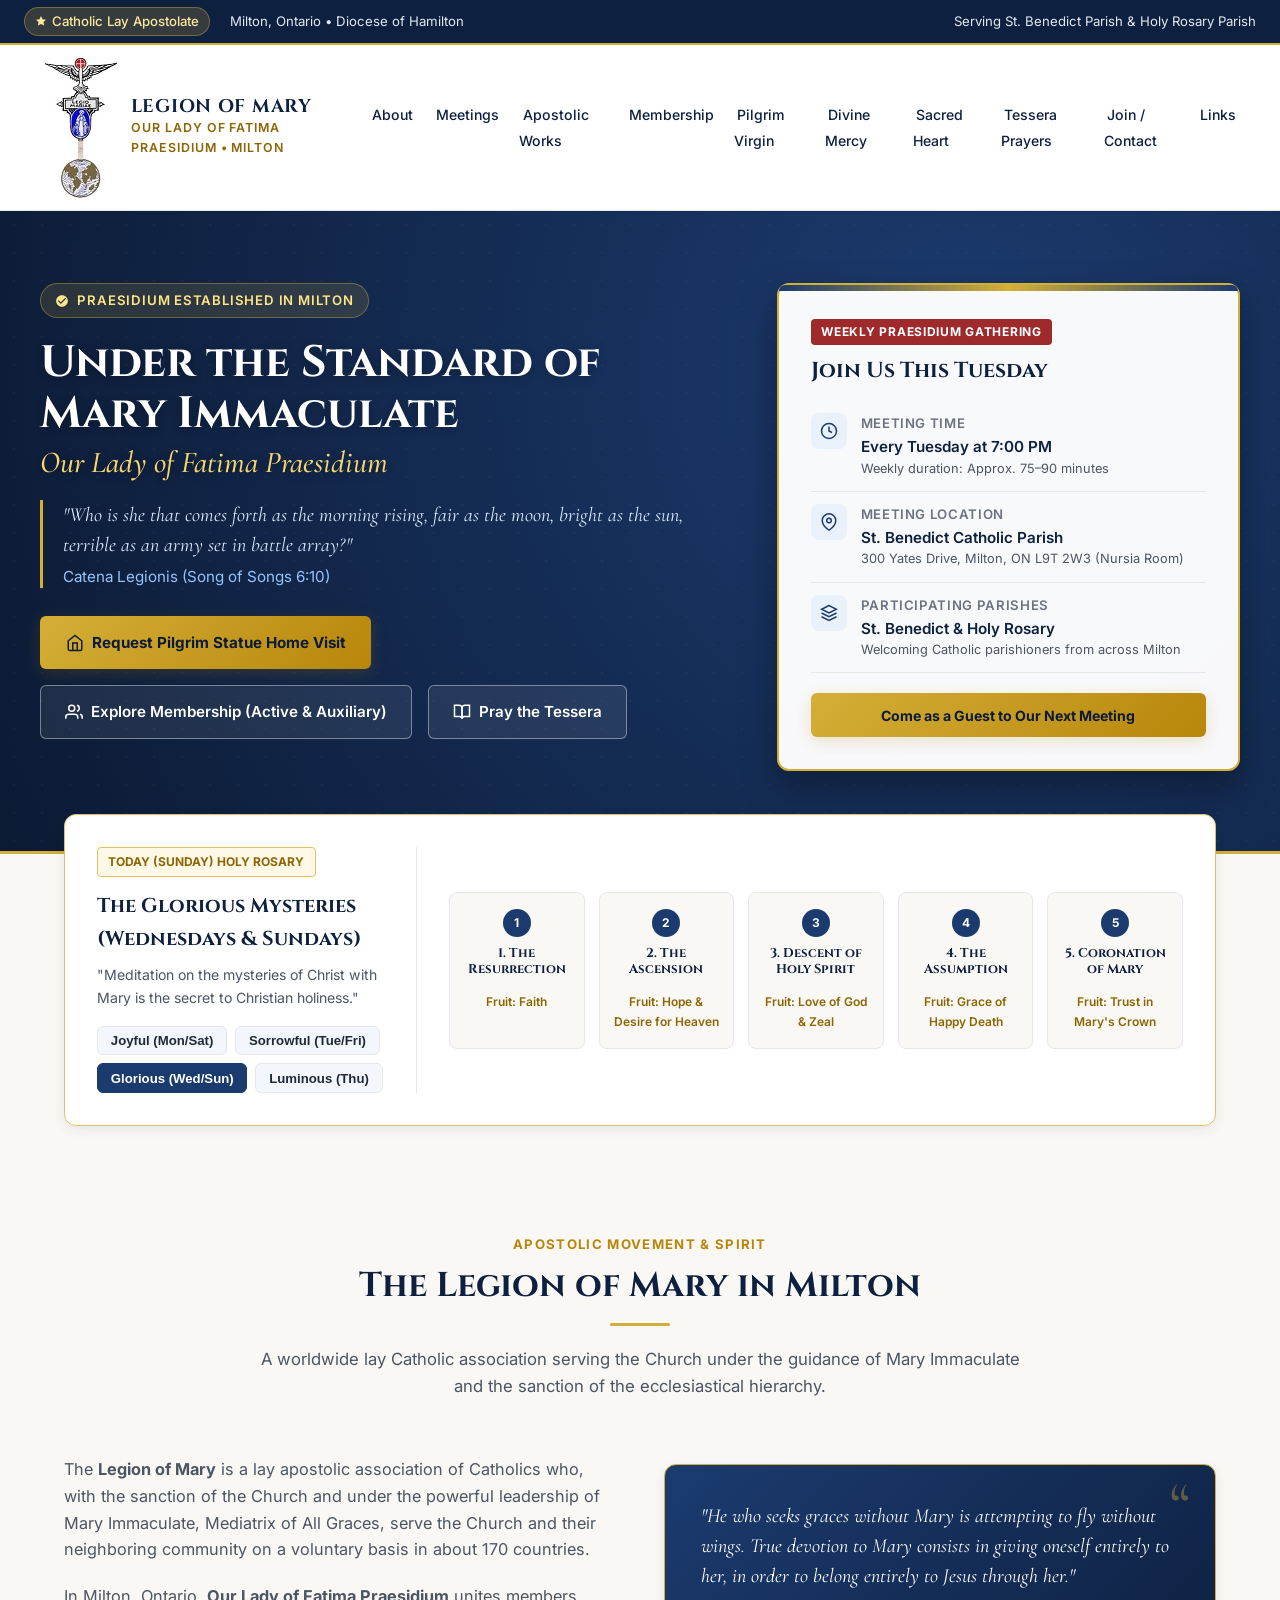
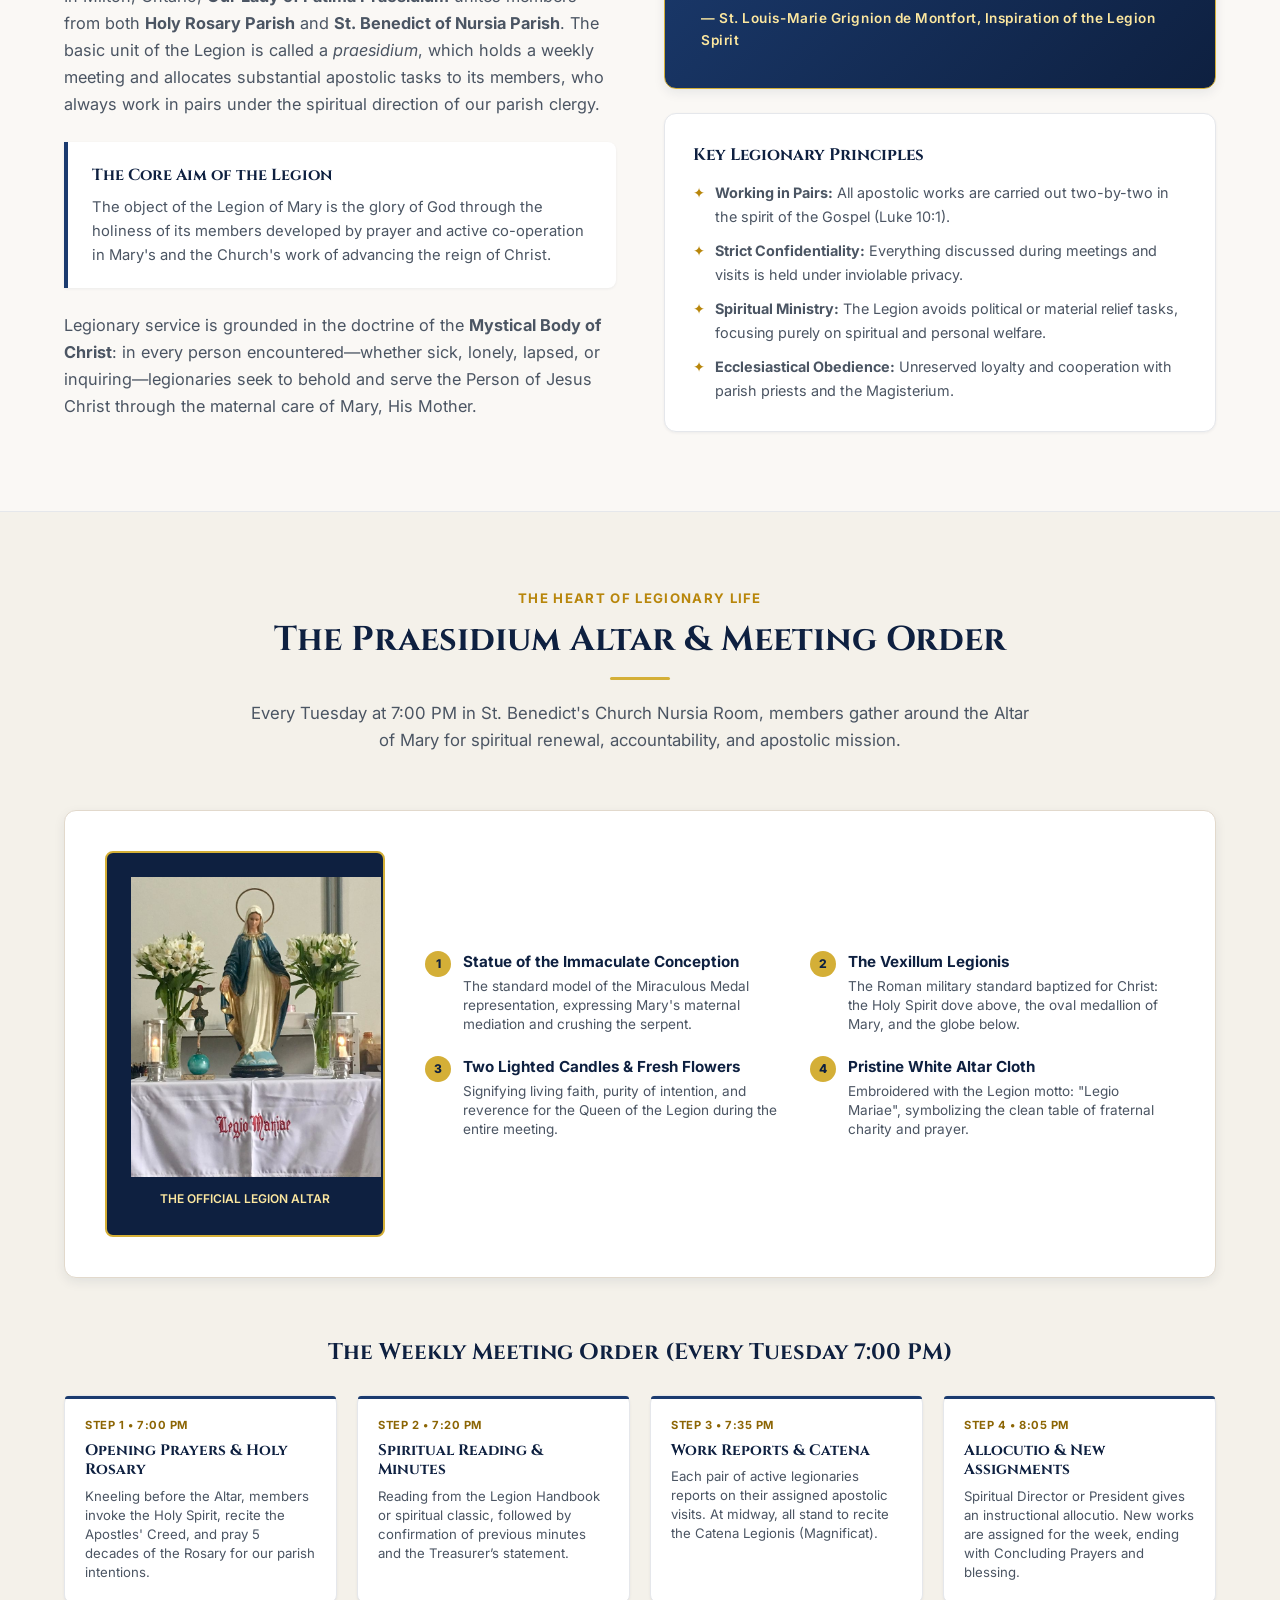
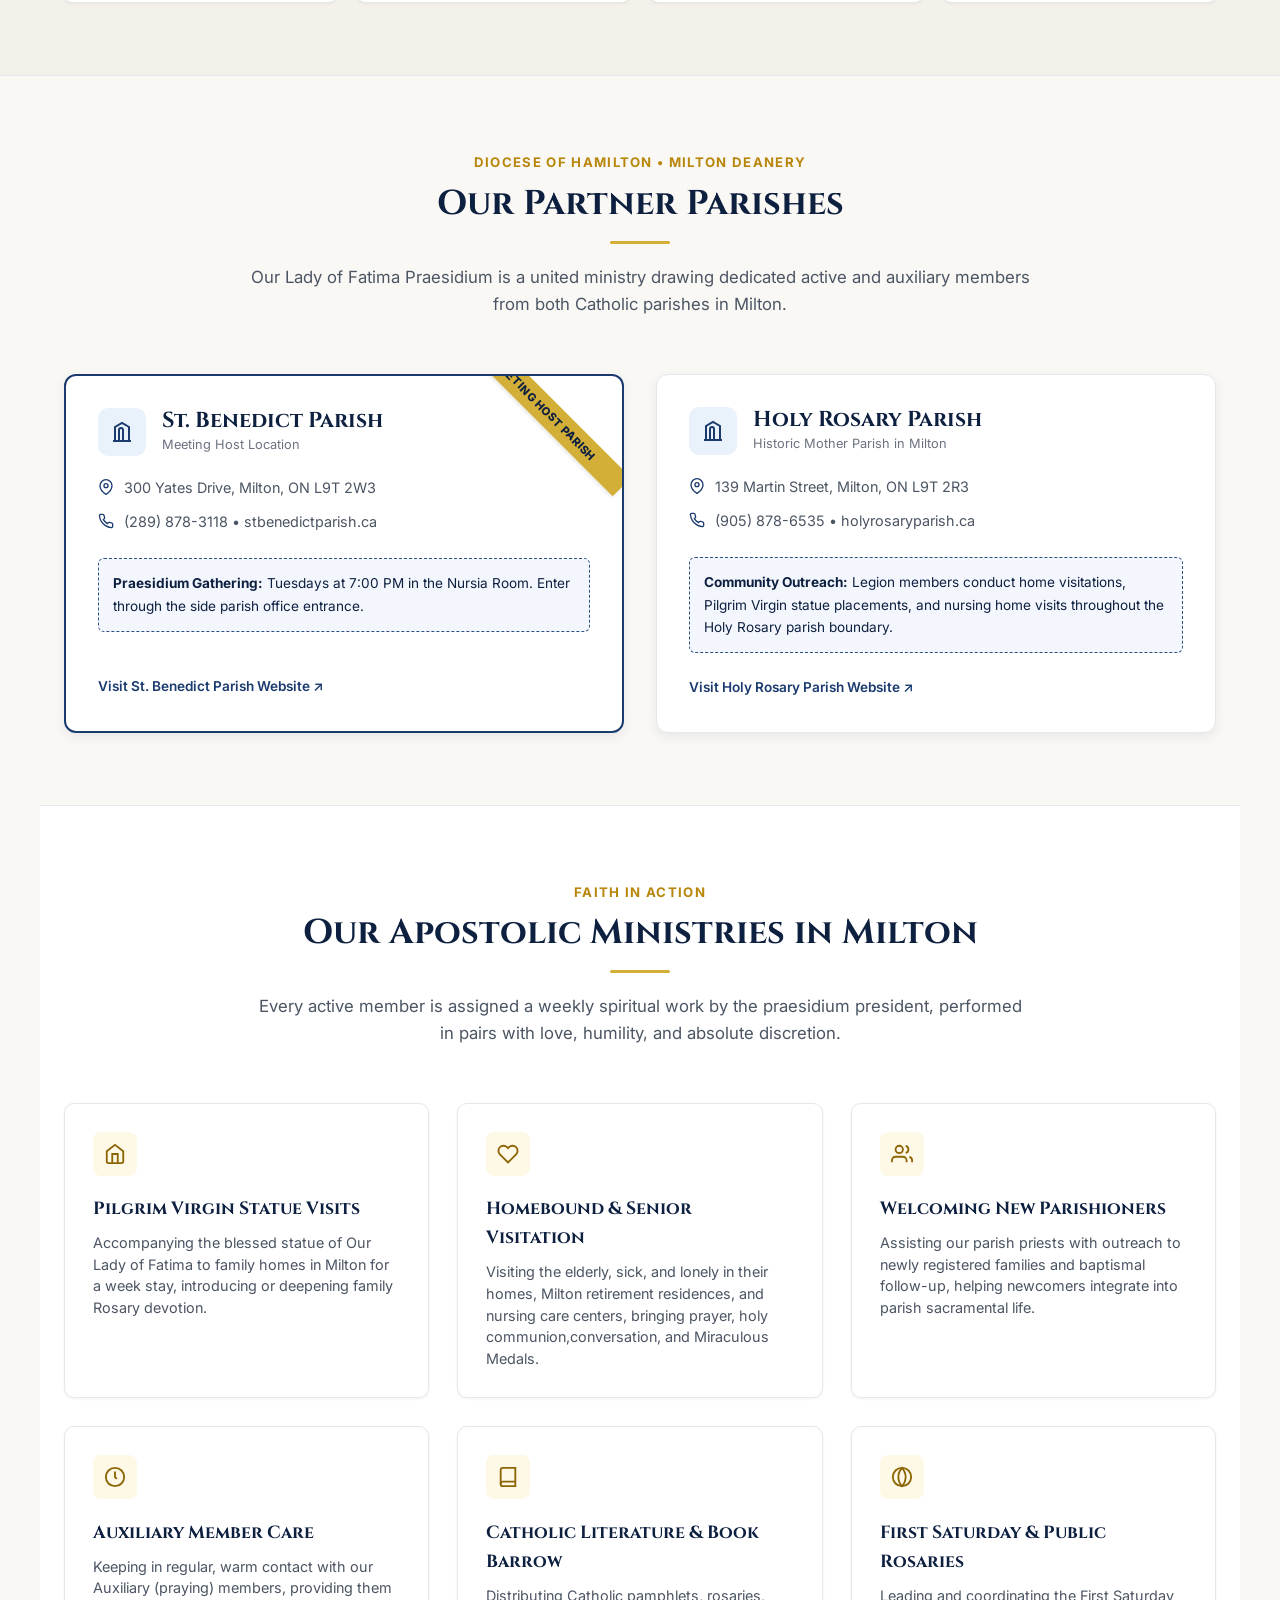
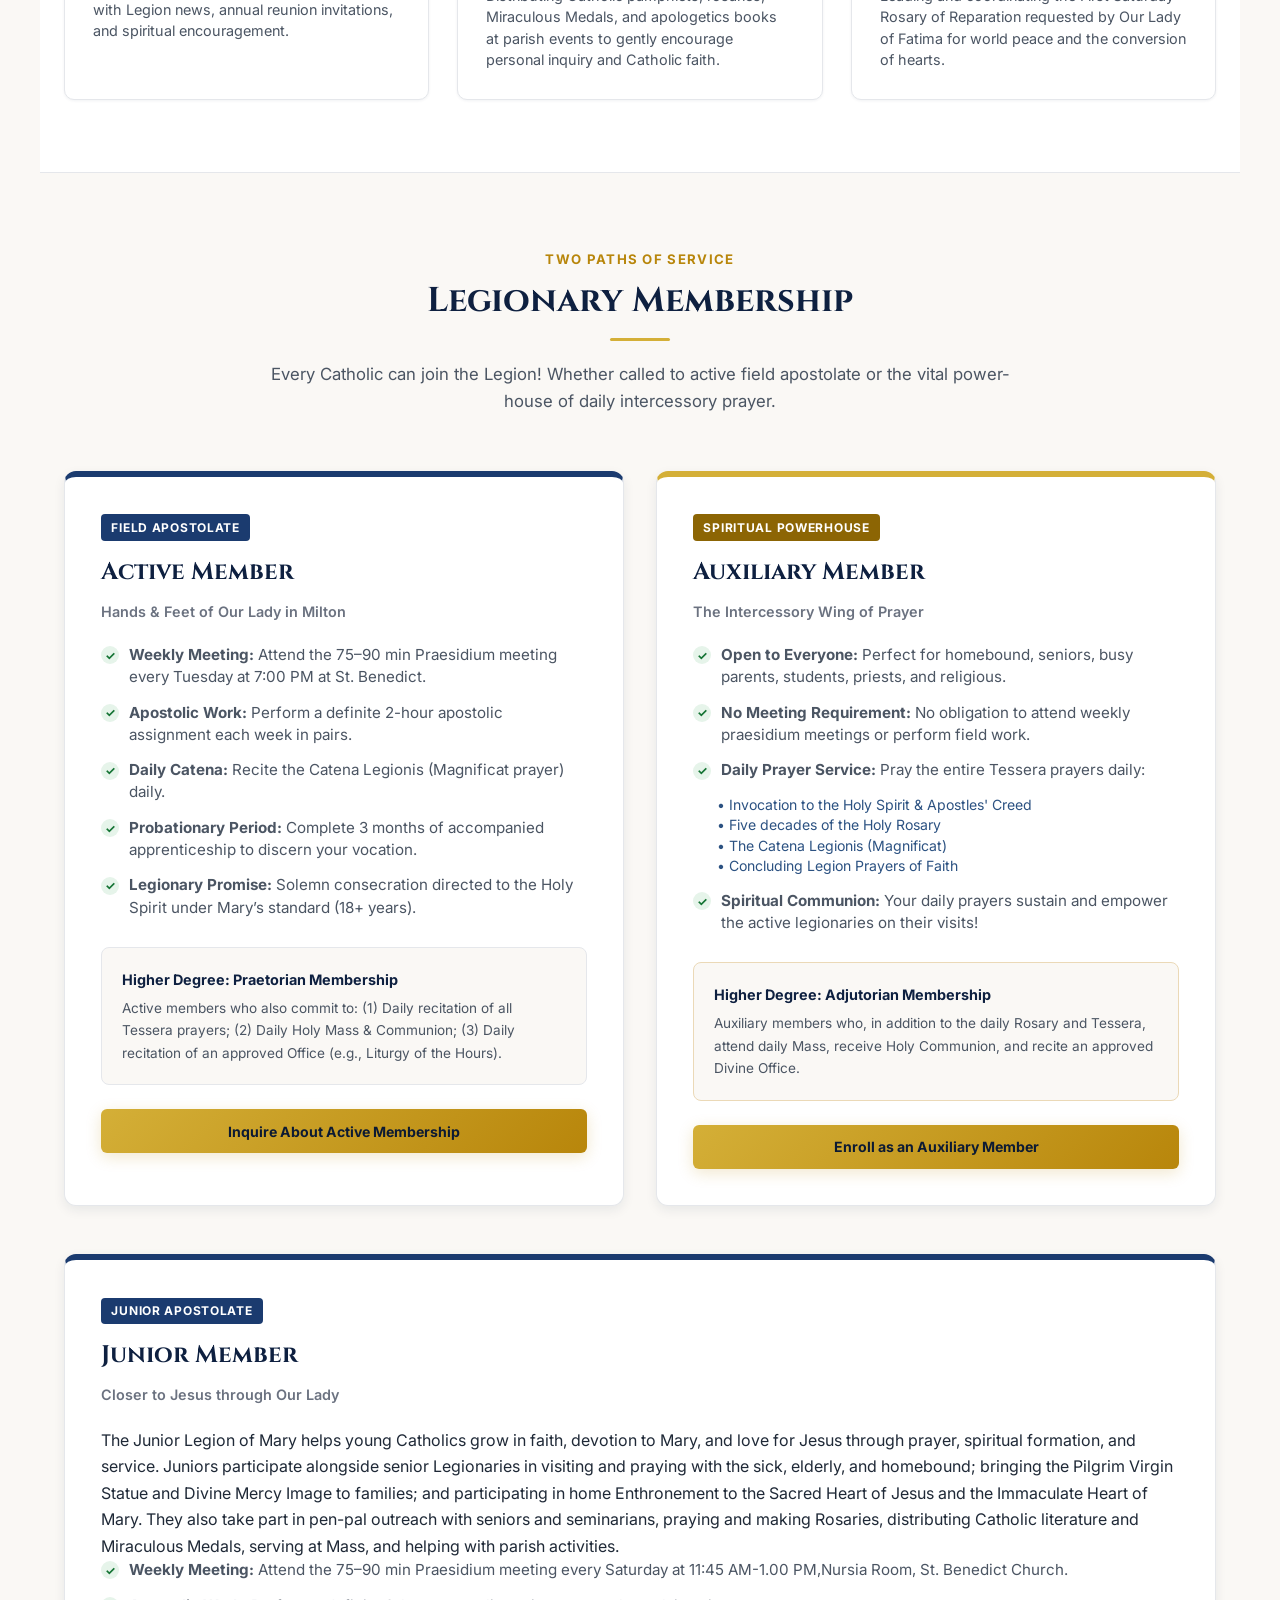
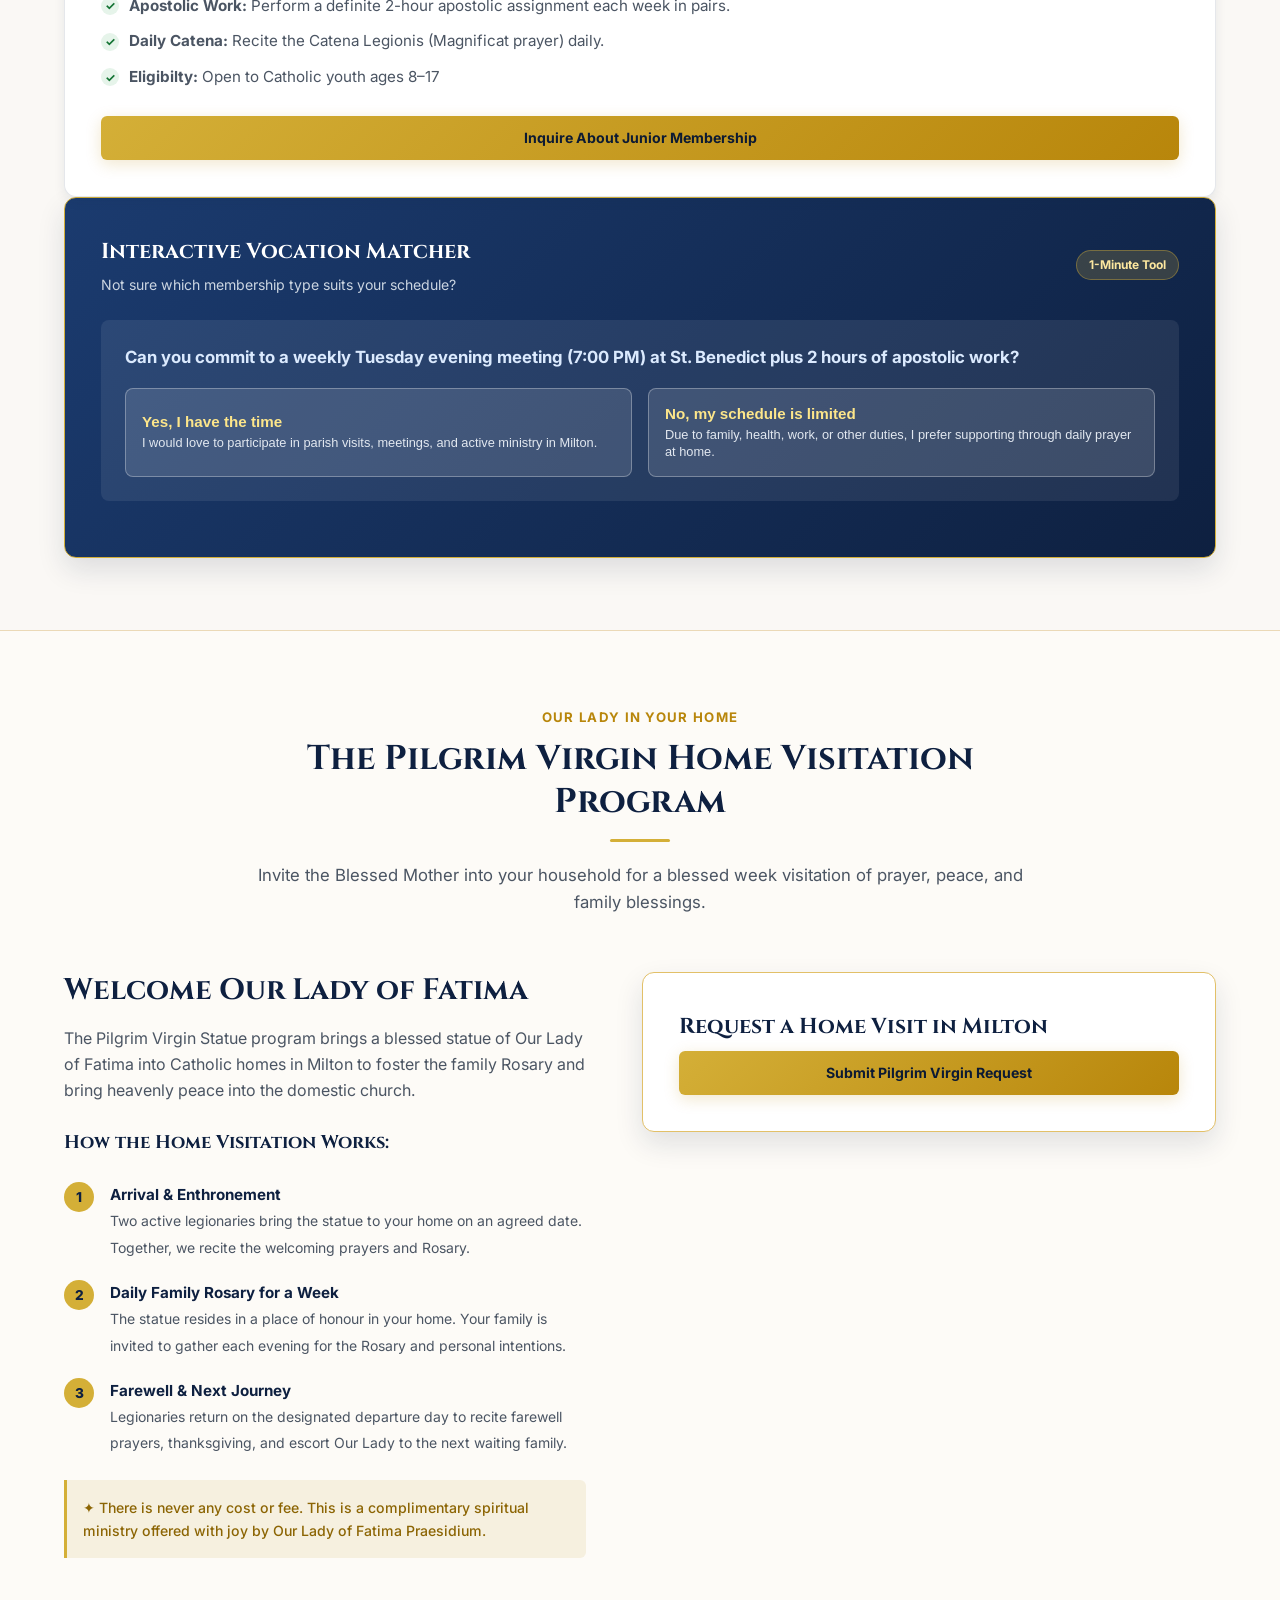
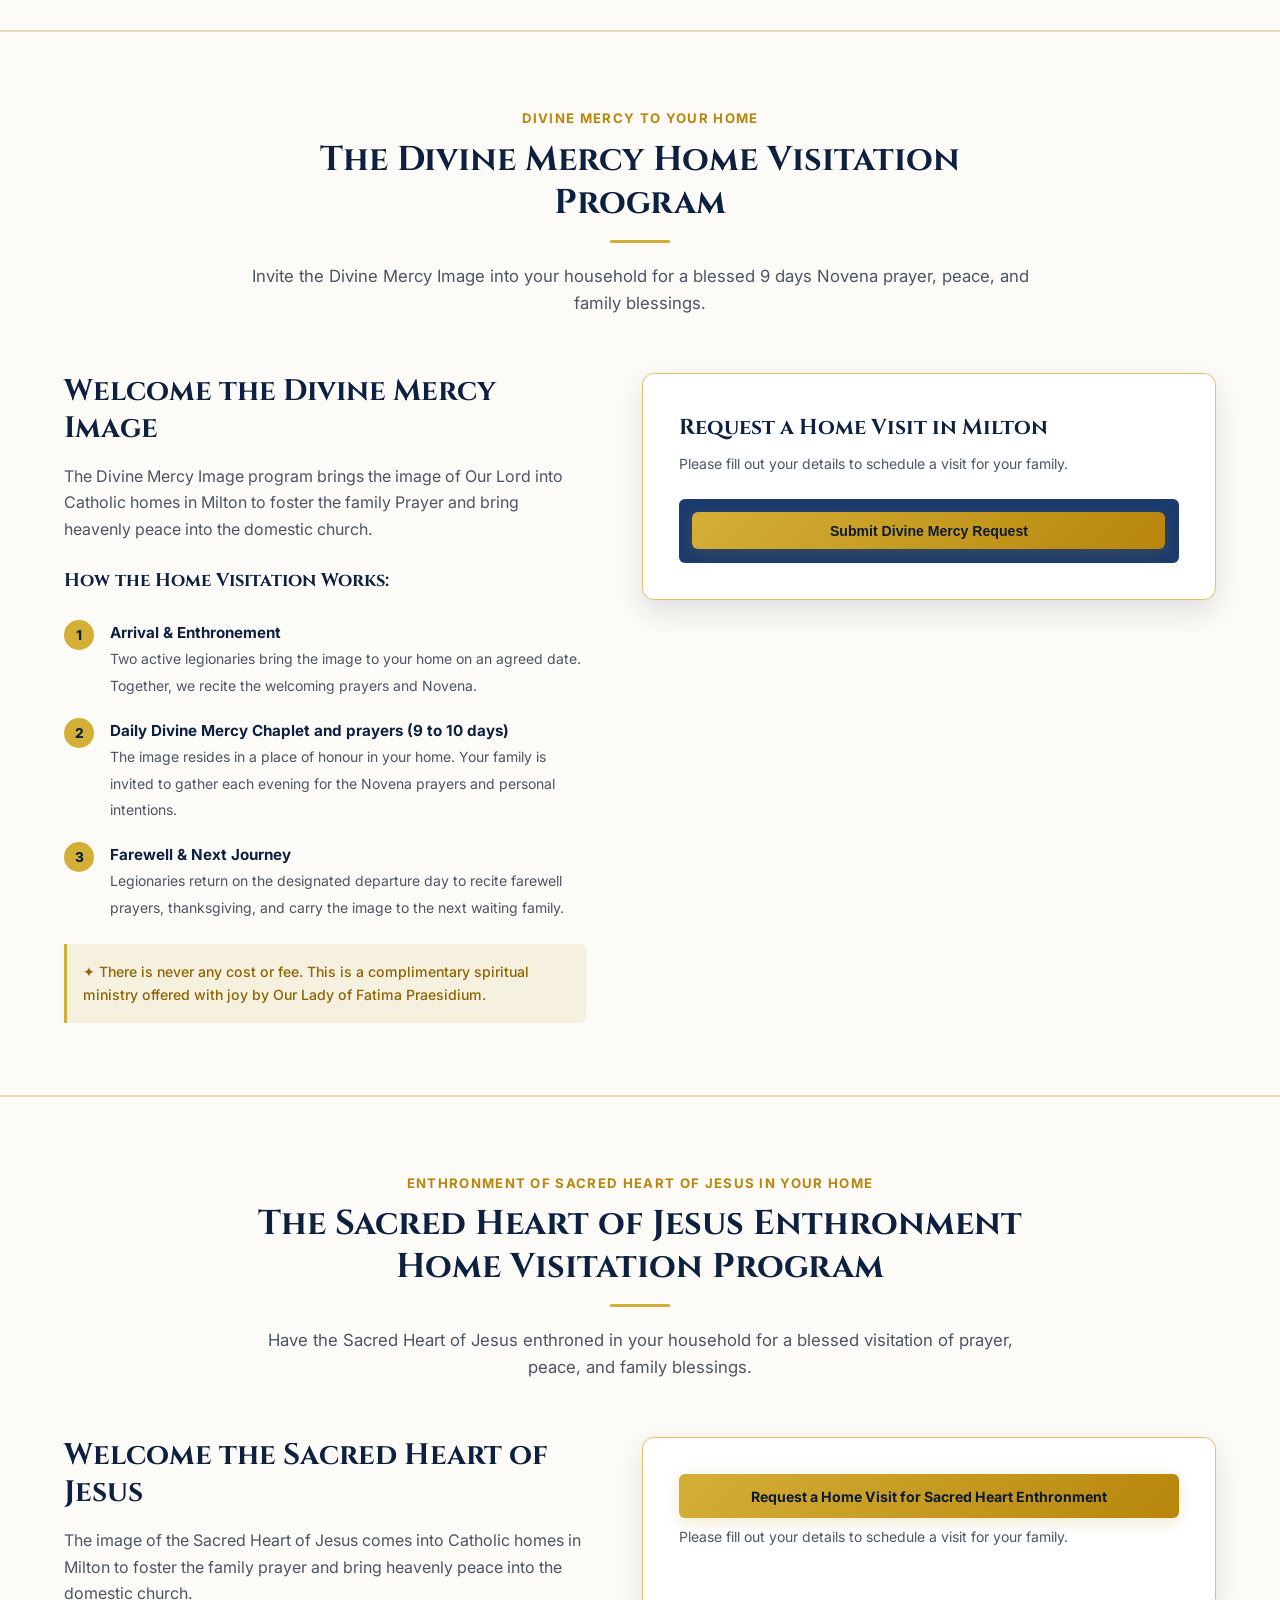
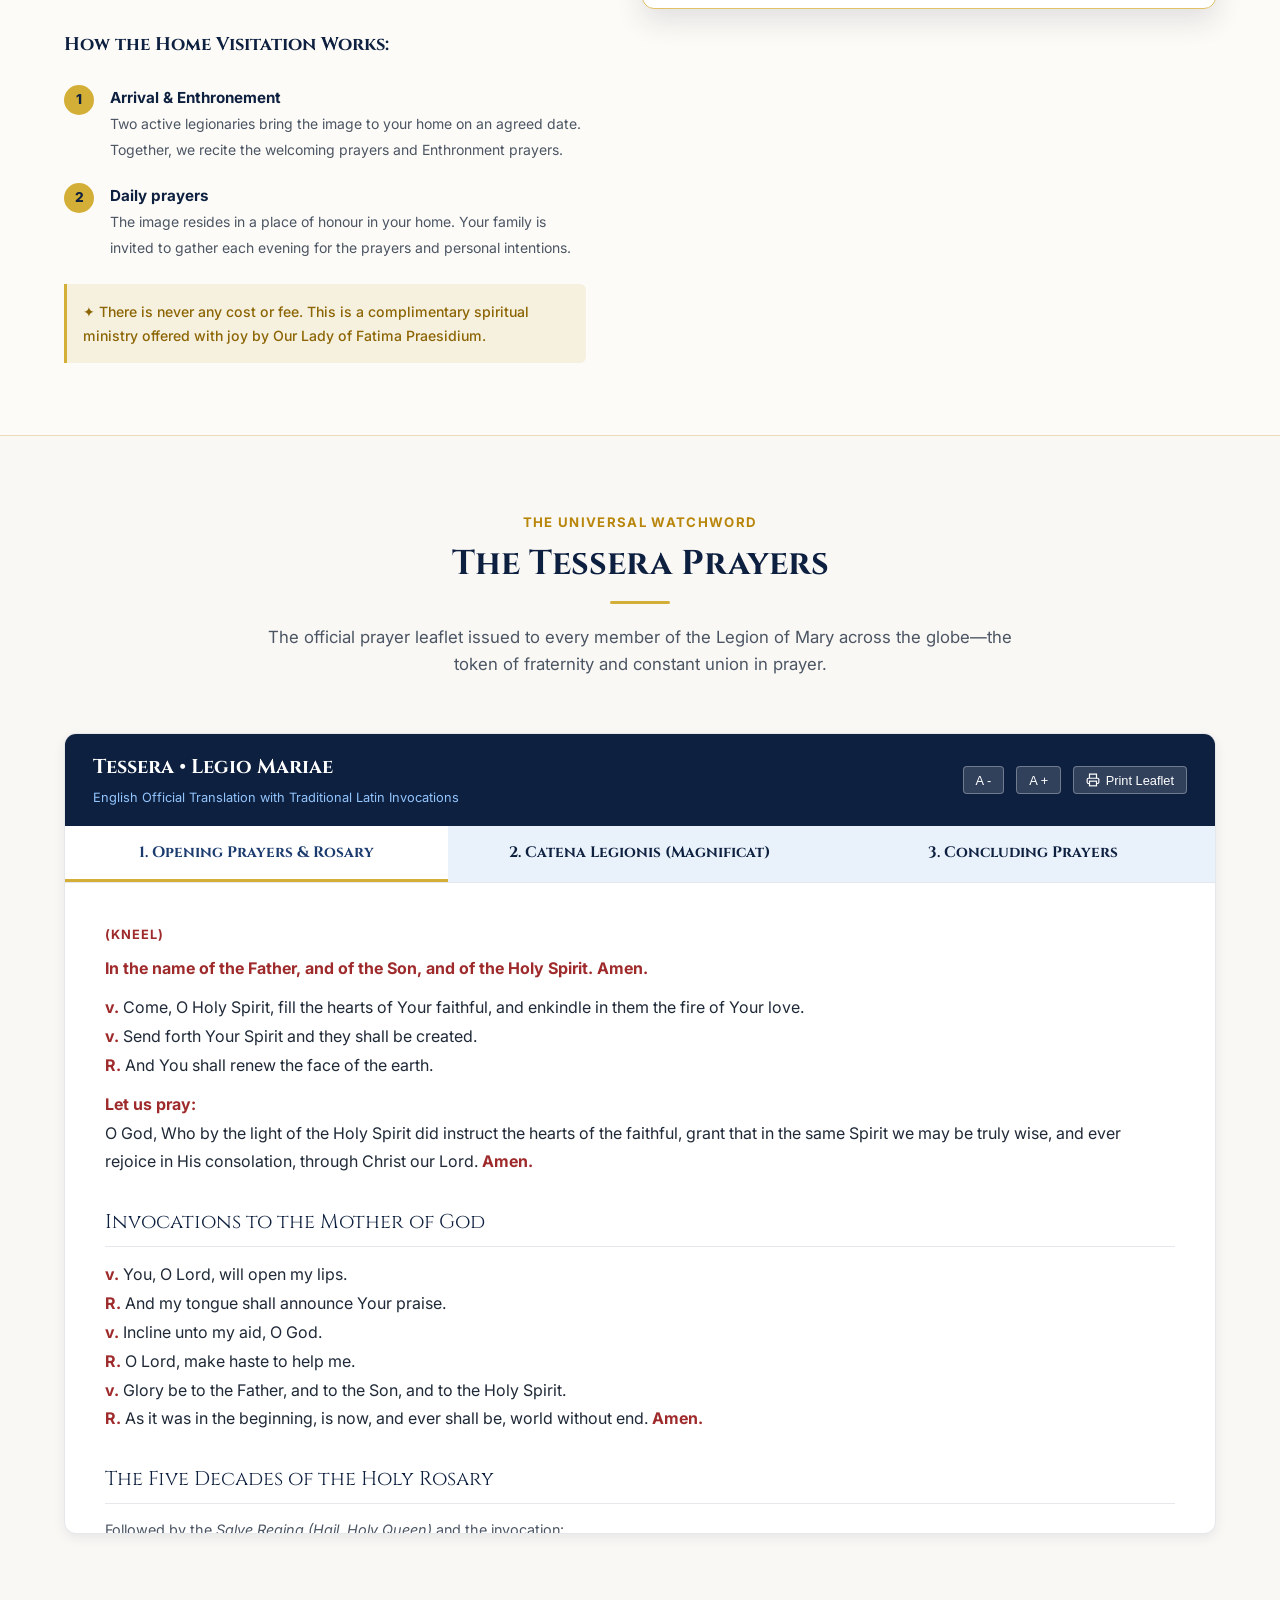
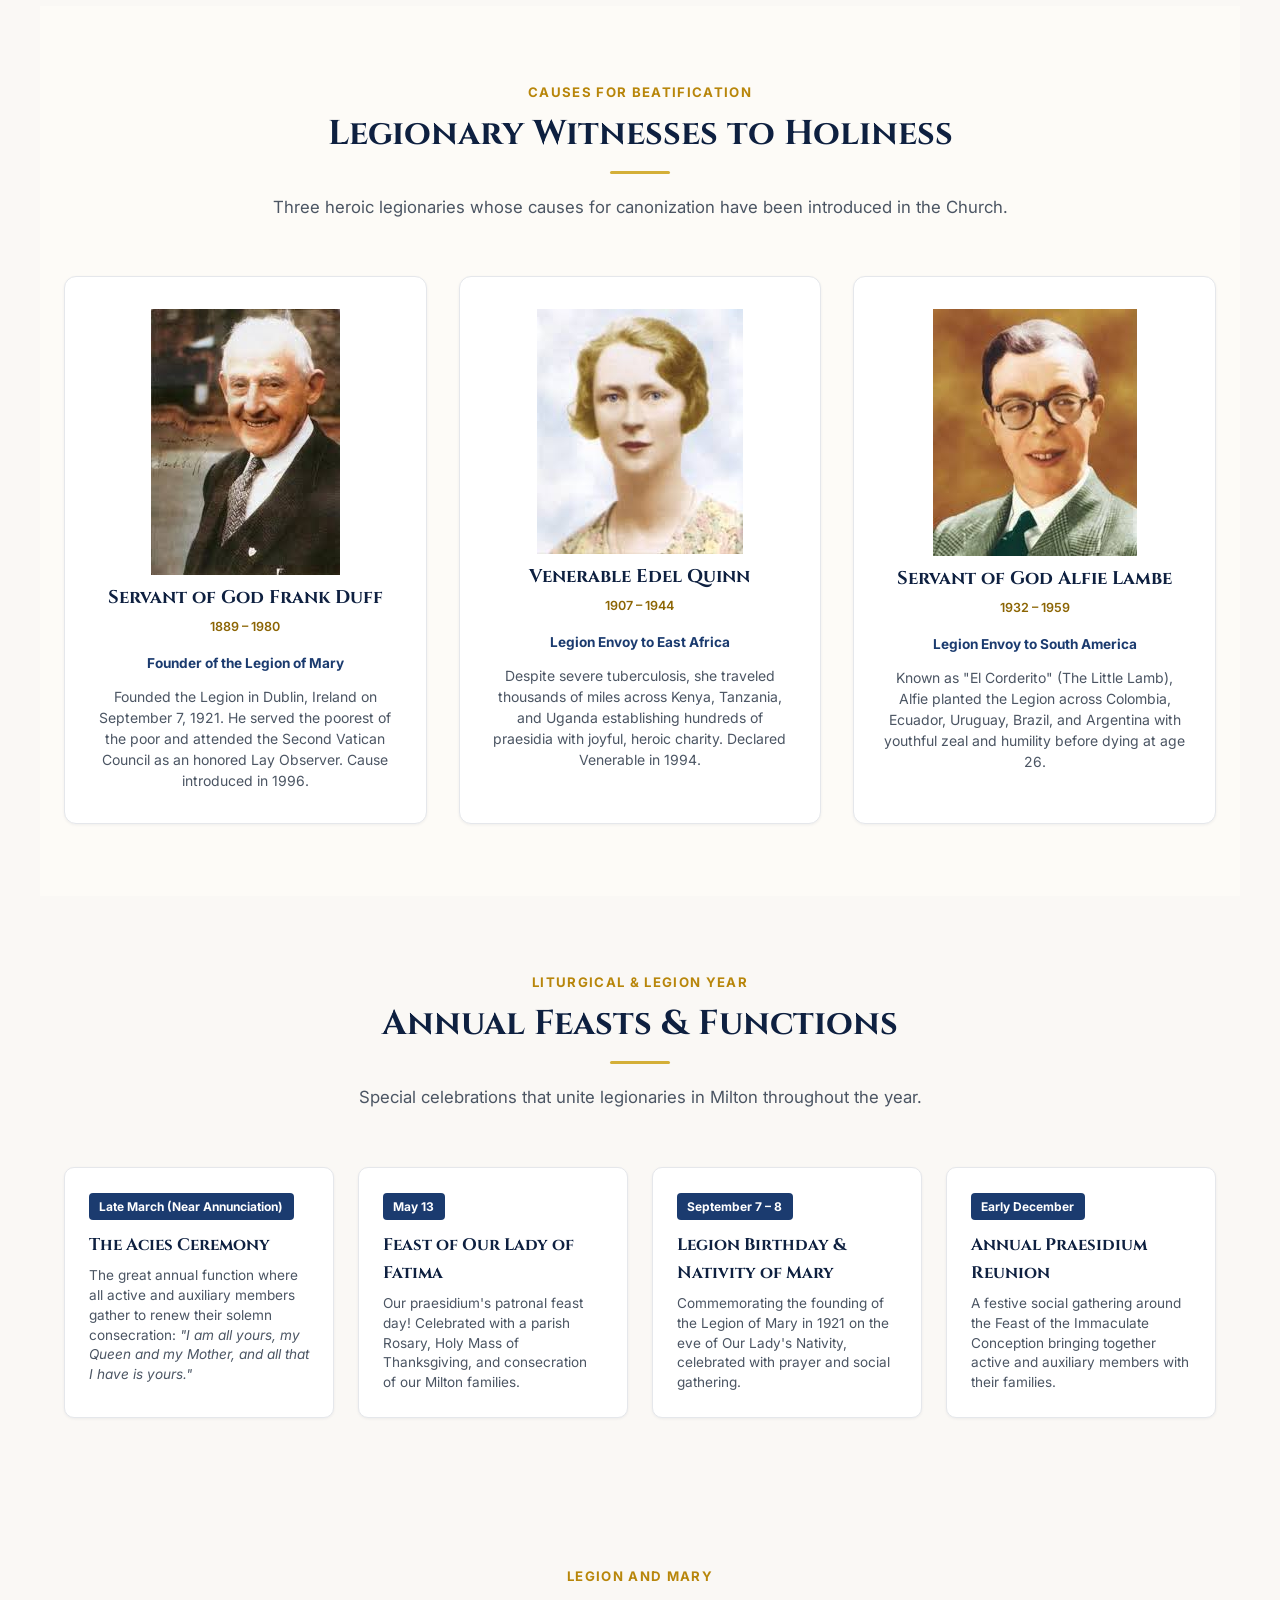
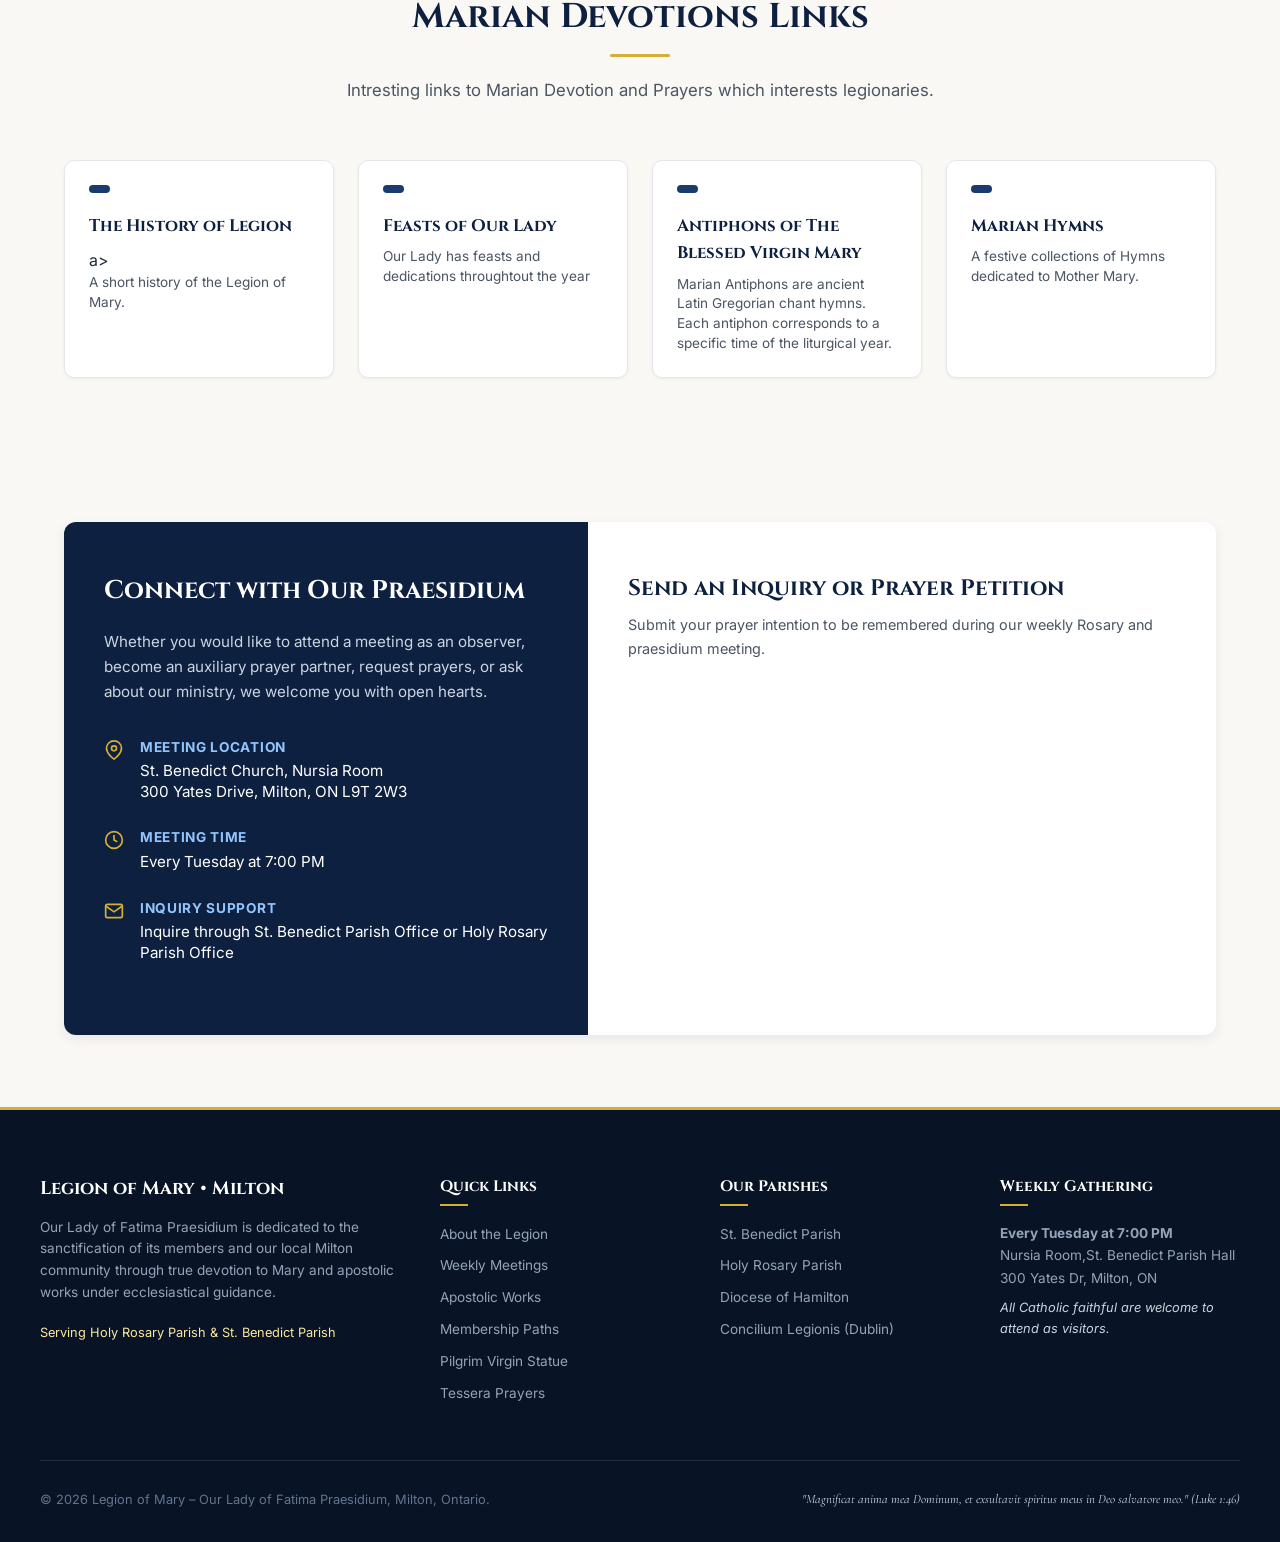
==== commit ea7c6e88: "Update index.html" ====
--- a/index.html
+++ b/index.html
@@ -8,11 +8,9 @@
   <link rel="preconnect" href="https://fonts.googleapis.com">
   <link rel="preconnect" href="https://fonts.gstatic.com" crossorigin>
   <link href="https://fonts.googleapis.com/css2?family=Cinzel:wght@500;600;700;800&family=Cormorant+Garamond:ital,wght@0,400;0,600;0,700;1,400;1,600&family=Inter:wght@300;400;500;600;700&display=swap" rel="stylesheet">
-
   <link rel="stylesheet" href="style.css">
 </head>
 <body>
-
   <!-- TOP BAR -->
   <div class="top-bar">
     <div class="top-bar-left">
@@ -26,7 +24,6 @@
       <span>Serving St. Benedict Parish & Holy Rosary Parish</span>
     </div>
   </div>
-
   <!-- NAVIGATION HEADER -->
   <header class="header-nav">
     <div class="nav-container">
@@ -38,7 +35,6 @@
           <span>Our Lady of Fatima Praesidium • Milton</span>
         </div>
       </a>
-
       <nav>
         <ul class="nav-links" id="nav-links">
           <li><a href="#about">About</a></li>
@@ -53,13 +49,11 @@
 		  <li><a href="#links"> Links</a></li>
         </ul>
       </nav>
-
       <button class="mobile-menu-btn" id="mobile-toggle" aria-label="Toggle Navigation">
         ☰
       </button>
     </div>
   </header>
-
   <!-- HERO SECTION -->
   <section class="hero-section" id="home">
     <div class="hero-overlay-pattern"></div>
@@ -72,13 +66,11 @@
         <h2 class="hero-title">
           Under the Standard of Mary Immaculate
           <span>Our Lady of Fatima Praesidium</span>
-        </h2>
-        
+        </h2>   
         <div class="hero-quote">
           "Who is she that comes forth as the morning rising, fair as the moon, bright as the sun, terrible as an army set in battle array?"
           <span class="hero-quote-latin">Catena Legionis (Song of Songs 6:10)</span>
         </div>
-
         <div class="hero-actions">
           <a href="#statue" class="btn-gold">
             <svg width="18" height="18" viewBox="0 0 24 24" fill="none" stroke="currentColor" stroke-width="2"><path d="M3 9l9-7 9 7v11a2 2 0 0 1-2 2H5a2 2 0 0 1-2-2z"></path><polyline points="9 22 9 12 15 12 15 22"></polyline></svg>
@@ -94,12 +86,10 @@
           </a>
         </div>
       </div>
-
       <!-- Hero Meeting Info Card -->
       <div class="hero-meeting-card" id="meeting-quick-card">
         <span class="card-header-badge">Weekly Praesidium Gathering</span>
-        <h3 class="meeting-card-title">Join Us This Tuesday</h3>
-        
+        <h3 class="meeting-card-title">Join Us This Tuesday</h3> 
         <div class="meeting-detail-row">
           <div class="detail-icon-wrap">
             <svg viewBox="0 0 24 24" fill="none" stroke-width="2"><circle cx="12" cy="12" r="10"></circle><polyline points="12 6 12 12 16 14"></polyline></svg>
@@ -110,7 +100,6 @@
             <small>Weekly duration: Approx. 75–90 minutes</small>
           </div>
         </div>
-
         <div class="meeting-detail-row">
           <div class="detail-icon-wrap">
             <svg viewBox="0 0 24 24" fill="none" stroke-width="2"><path d="M21 10c0 7-9 13-9 13s-9-6-9-13a9 9 0 0 1 18 0z"></path><circle cx="12" cy="10" r="3"></circle></svg>
@@ -121,7 +110,6 @@
             <small>300 Yates Drive, Milton, ON L9T 2W3 (Nursia Room)</small>
           </div>
         </div>
-
         <div class="meeting-detail-row">
           <div class="detail-icon-wrap">
             <svg viewBox="0 0 24 24" fill="none" stroke-width="2"><path d="M12 2L2 7l10 5 10-5-10-5zM2 17l10 5 10-5M2 12l10 5 10-5"></path></svg>
@@ -132,7 +120,6 @@
             <small>Welcoming Catholic parishioners from across Milton</small>
           </div>
         </div>
-
         <div style="margin-top: 1.25rem;">
           <a href="#contact" class="btn-gold" style="width: 100%; justify-content: center; font-size: 0.88rem; padding: 0.65rem;">
             Come as a Guest to Our Next Meeting
@@ -141,7 +128,6 @@
       </div>
     </div>
   </section>
-
   <!-- DAILY ROSARY MYSTERY WIDGET (INTERACTIVE) -->
   <div class="section-wrap" style="padding-top: 0; padding-bottom: 2rem;">
     <div class="mystery-widget-card">
@@ -150,8 +136,7 @@
           <span class="widget-badge-today" id="today-day-label">Today's Holy Rosary</span>
           <h3 id="current-mystery-name">The Sorrowful Mysteries</h3>
           <p style="font-size: 0.88rem; color: var(--text-muted); margin-bottom: 0.75rem;">
-            "Meditation on the mysteries of Christ with Mary is the secret to Christian holiness."
-          </p>
+            "Meditation on the mysteries of Christ with Mary is the secret to Christian holiness."</p>
           <div class="mystery-selector-tabs">
             <button class="mystery-tab" data-day="joyful" onclick="selectMystery('joyful')">Joyful (Mon/Sat)</button>
             <button class="mystery-tab" data-day="sorrowful" onclick="selectMystery('sorrowful')">Sorrowful (Tue/Fri)</button>
@@ -159,14 +144,12 @@
             <button class="mystery-tab" data-day="luminous" onclick="selectMystery('luminous')">Luminous (Thu)</button>
           </div>
         </div>
-
         <div class="mystery-display-content" id="mystery-beads-container">
           <!-- Populated by JavaScript -->
         </div>
       </div>
     </div>
   </div>
-
   <!-- ABOUT SECTION -->
   <section class="section-wrap" id="about">
     <div class="section-header-center">
@@ -174,10 +157,8 @@
       <h2 class="section-title">The Legion of Mary in Milton</h2>
       <div class="gold-divider"></div>
       <p class="section-subtitle">
-        A worldwide lay Catholic association serving the Church under the guidance of Mary Immaculate and the sanction of the ecclesiastical hierarchy.
-      </p>
-    </div>
-
+        A worldwide lay Catholic association serving the Church under the guidance of Mary Immaculate and the sanction of the ecclesiastical hierarchy.</p>
+    </div>
     <div class="about-grid">
       <div class="about-text">
         <p>
@@ -185,17 +166,13 @@
         </p>
         <p>
           In Milton, Ontario, <strong>Our Lady of Fatima Praesidium</strong> unites members from both <strong>Holy Rosary Parish</strong> and <strong>St. Benedict of Nursia Parish</strong>. The basic unit of the Legion is called a <em>praesidium</em>, which holds a weekly meeting and allocates substantial apostolic tasks to its members, who always work in pairs under the spiritual direction of our parish clergy.
-        </p>
-        
+        </p>        
         <div class="highlight-card">
           <h4>The Core Aim of the Legion</h4>
           <p>
             The object of the Legion of Mary is the glory of God through the holiness of its members developed by prayer and active co-operation in Mary's and the Church's work of advancing the reign of Christ.
-          </p>
-        </div>
-
-        <p>
-          Legionary service is grounded in the doctrine of the <strong>Mystical Body of Christ</strong>: in every person encountered—whether sick, lonely, lapsed, or inquiring—legionaries seek to behold and serve the Person of Jesus Christ through the maternal care of Mary, His Mother.
+          </p></div> 
+		  <p> Legionary service is grounded in the doctrine of the <strong>Mystical Body of Christ</strong>: in every person encountered—whether sick, lonely, lapsed, or inquiring—legionaries seek to behold and serve the Person of Jesus Christ through the maternal care of Mary, His Mother.
         </p>
       </div>
 
@@ -560,9 +537,7 @@
 
         <div style="margin-top: 1.5rem;">
          <a href="#contact" class="btn-gold" style="width: 100%; justify-content: center; font-size: 0.88rem; padding: 0.65rem;">
-               
-            Enroll as an Auxiliary Member
-			
+            Enroll as an Auxiliary Member	
           </a>
         </div>
       </div>
@@ -594,17 +569,11 @@
           </li>
         </ul>
 
-        
-
         <div style="margin-top: 1.5rem;">
           <a href="#contact" class="btn-gold" style="width: 100%; justify-content: center; font-size: 0.88rem; padding: 0.65rem;">
              Inquire About Junior Membership </a>
-            
 			  </div>
       </div>
-
-
-
     <!-- INTERACTIVE MEMBERSHIP FINDER QUIZ -->
     <div class="quiz-card">
       <div class="quiz-header">
@@ -698,9 +667,7 @@
         </div>
       </div>
     </div>
-  </section>
-
-  
+  </section>  
 
 <!-- DIVINE MERCY IMAGE SECTION & BOOKING FORM -->
   <section class="statue-section-bg" id="divine">
@@ -750,15 +717,11 @@
             ✦ There is never any cost or fee. This is a complimentary spiritual ministry offered with joy by Our Lady of Fatima Praesidium.
           </div>
         </div>
-
         <!-- Interactive Booking Form -->
         <div class="statue-form-card">
           <h4>Request a Home Visit in Milton</h4>
           <p>Please fill out your details to schedule a visit for your family.</p>
-
-              
-                         
-          
+            
             <button type="submit" class="form-submit-btn">
                  <a href="#contact" class="btn-gold" style="width: 100%; justify-content: center; font-size: 0.88rem; padding: 0.65rem;">
           Submit Divine Mercy Request </a>
@@ -817,11 +780,9 @@
           <p>
             The image of the Sacred Heart of Jesus comes into Catholic homes in Milton to foster the family prayer and bring heavenly peace into the domestic church.
           </p>
-
           <h4 style="font-family: var(--font-title); font-size: 1.15rem; color: var(--primary-navy); margin-top: 1.5rem;">
             How the Home Visitation Works:
           </h4>
-
           <ol class="visitation-steps-list">
             <li>
               <div>
@@ -835,10 +796,8 @@
                 <span>The image resides in a place of honour in your home. Your family is invited to gather each evening for the prayers and personal intentions.</span>
               </div>
             </li>
-           
-                          
+                        
           </ol>
-
           <div style="background: rgba(184, 134, 11, 0.1); border-left: 3px solid var(--gold-bright); padding: 1rem; border-radius: 0 6px 6px 0; font-size: 0.88rem; color: var(--gold-dark); font-weight: 500;">
             ✦ There is never any cost or fee. This is a complimentary spiritual ministry offered with joy by Our Lady of Fatima Praesidium.
           </div>
@@ -856,11 +815,6 @@
       </div>
     </div>
   </section>
-
-  
-       
-      
-
   <!-- THE TESSERA PRAYERS (FULL OFFICIAL TEXT) -->
   <section class="section-wrap" id="tessera">
     <div class="section-header-center">
@@ -1124,26 +1078,25 @@
     <div class="events-grid">
       <div class="event-card">
         <span class="event-date-badge"></span>
-        <h4>The History of Legion</h4>
+        <a href="history.html" target="_blank"><h4>The History of Legion</h4></a>a>
         <p>A short history of the Legion of Mary. </p>
       </div>
 
       <div class="event-card">
         <span class="event-date-badge"></span>
-        <h4>Feasts of Our Lady </h4>
+        <a href="feasts.html" target="_blank"><h4>Feasts of Our Lady </h4></a>
         <p>Our Lady has feasts and dedications throughtout the year</p>
       </div>
 
       <div class="event-card">
         <span class="event-date-badge"></span>
 		  <a href="antiphons.html" target="_blank"><h4>Antiphons of The Blessed Virgin Mary</h4></a>
-        
-        <p>Marian Antiphons are ancient Latin Gregorian chant hymns. Each antiphon corresponds to a specific time of the liturgical year. </p>
+          <p>Marian Antiphons are ancient Latin Gregorian chant hymns. Each antiphon corresponds to a specific time of the liturgical year. </p>
       </div>
 
       <div class="event-card">
         <span class="event-date-badge"></span>
-        <h4>Marian Hymns</h4>
+        <a href="hymns.html" target="_blank"><h4>Marian Hymns</h4></a>
         <p>A festive collections of Hymns dedicated to Mother Mary.</p>
       </div>
     </div>
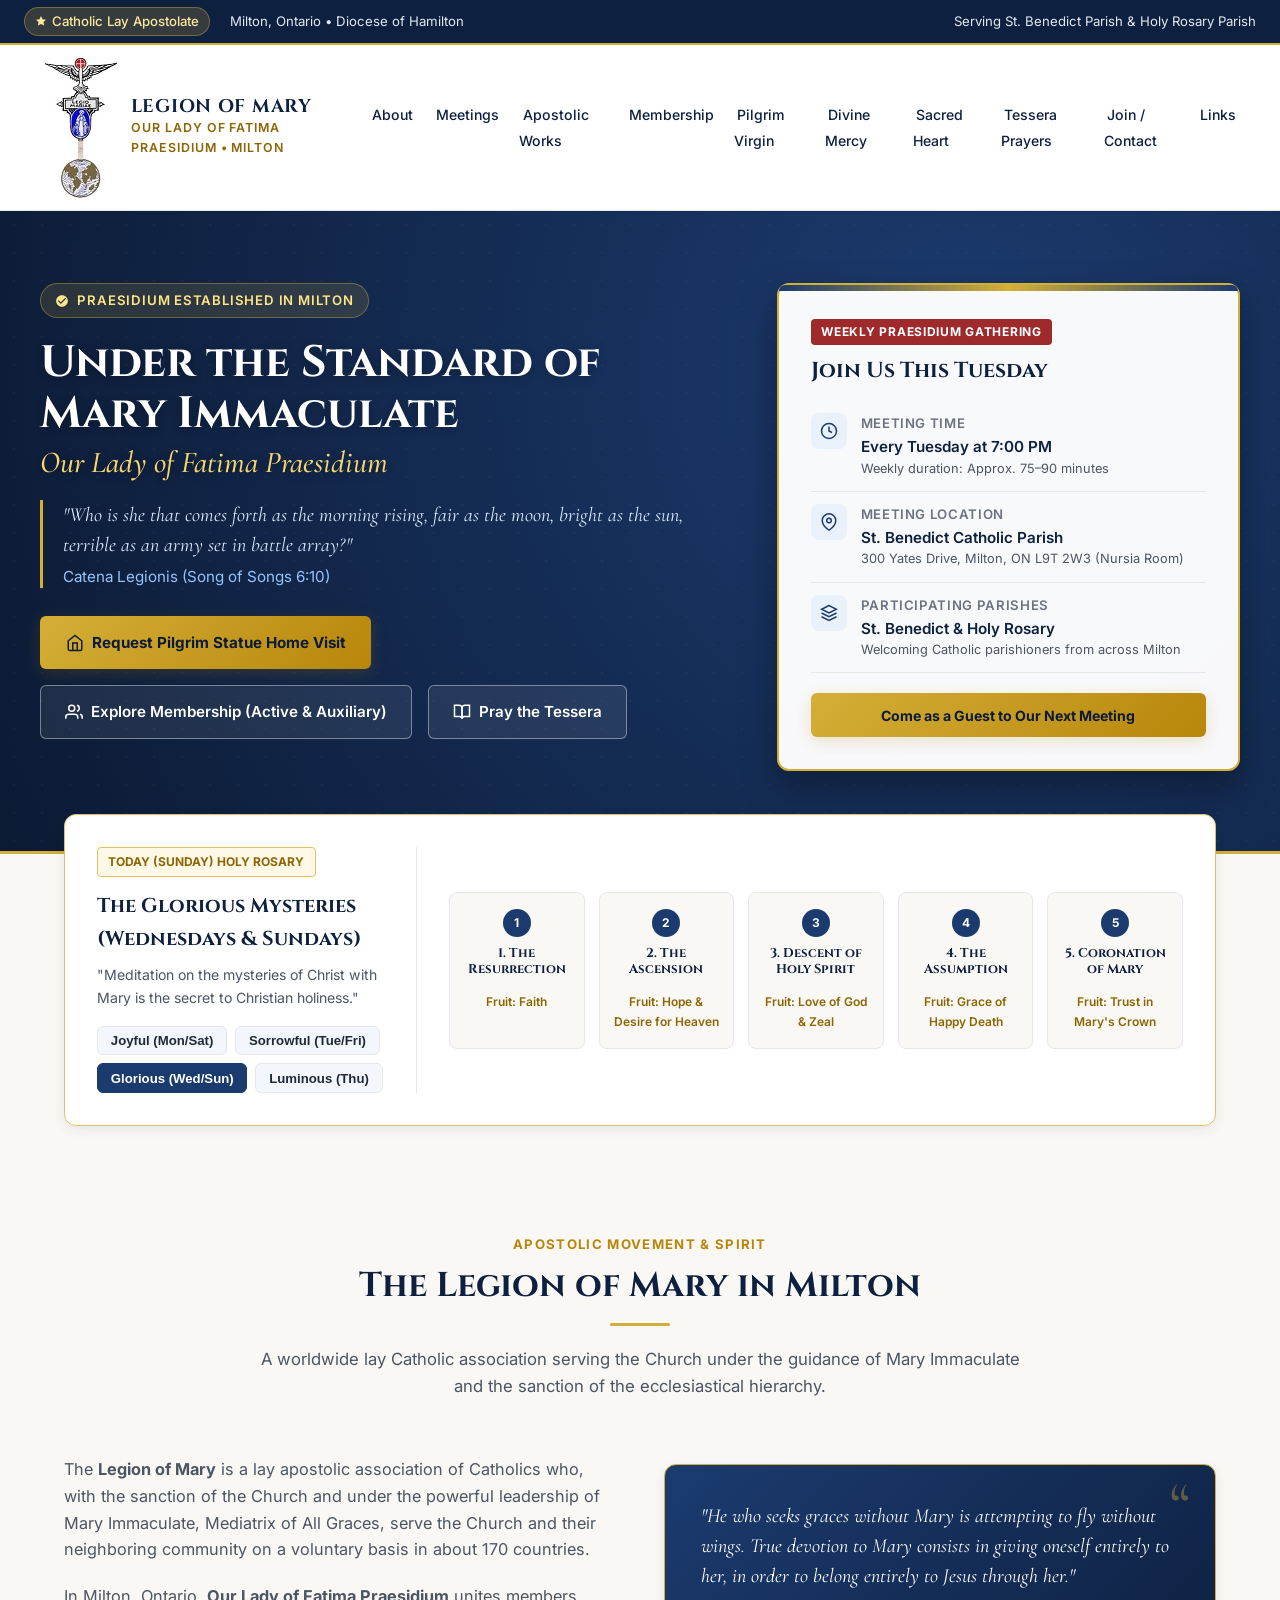
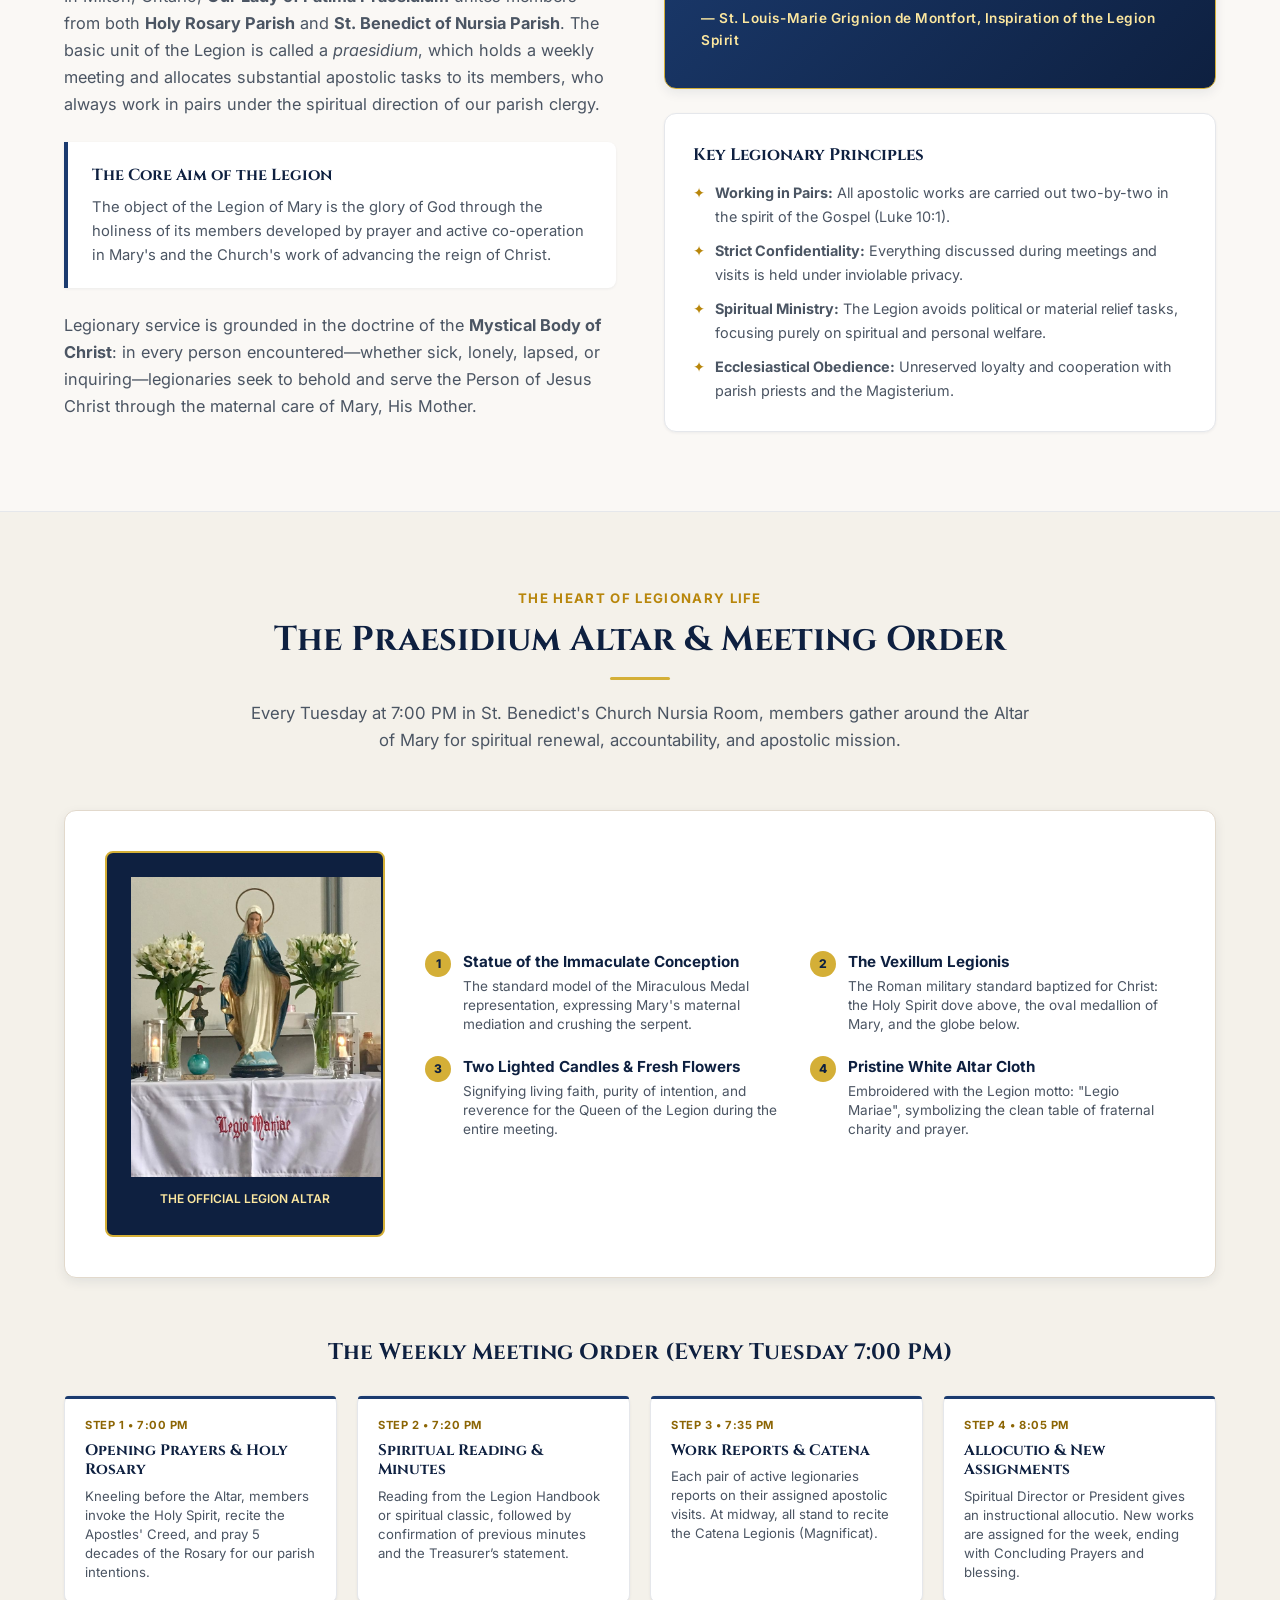
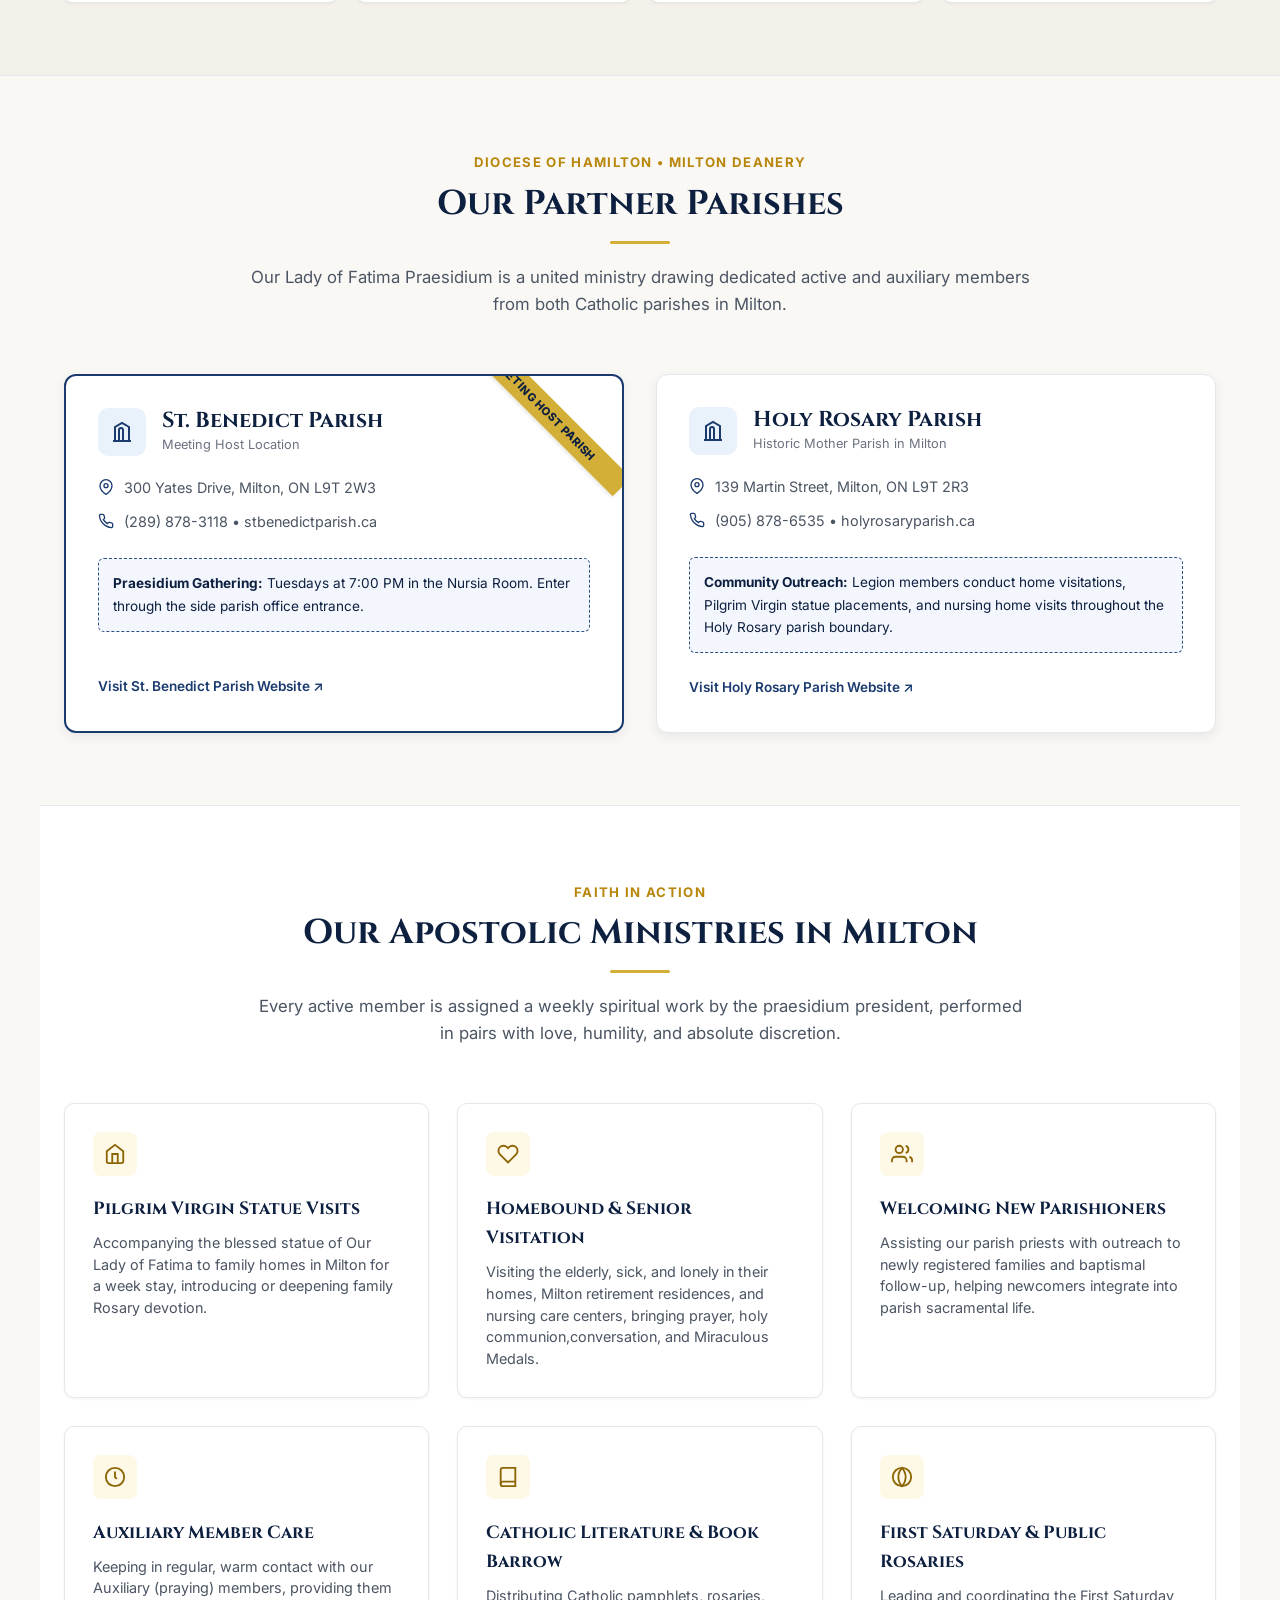
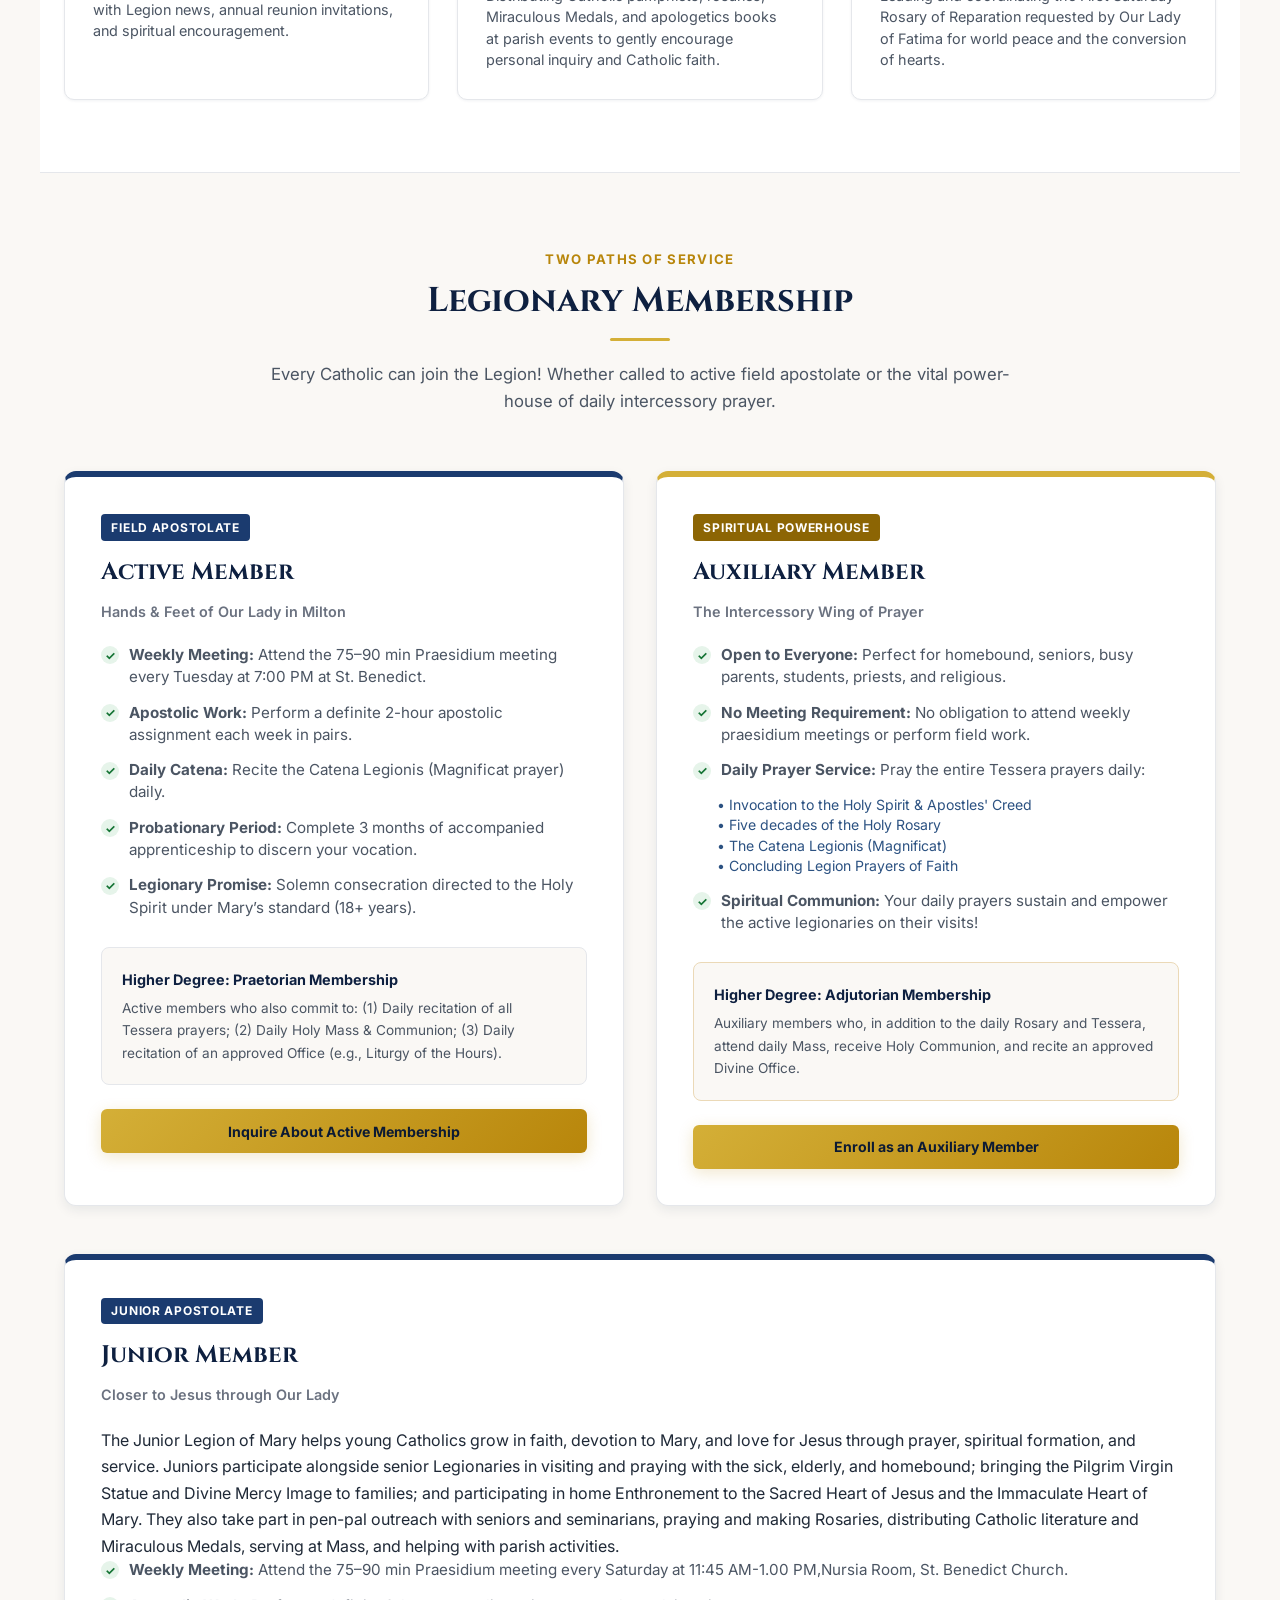
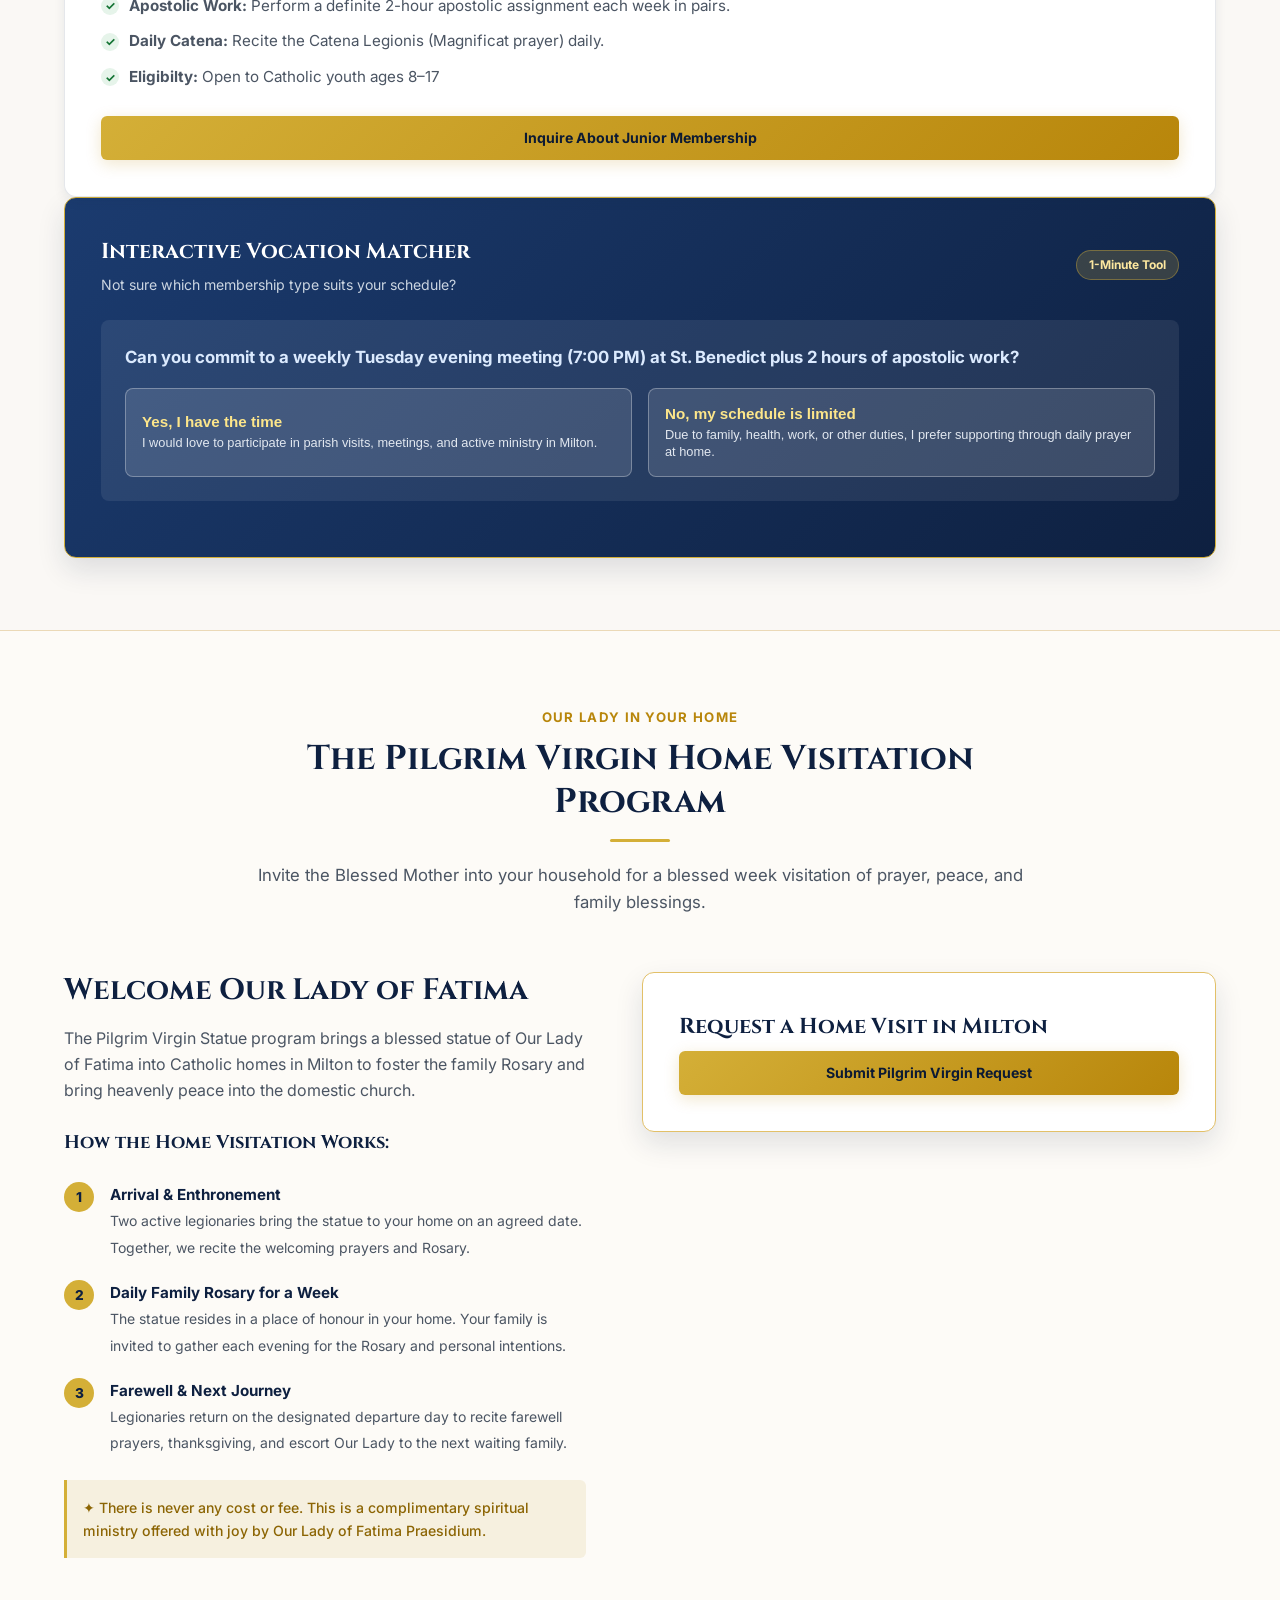
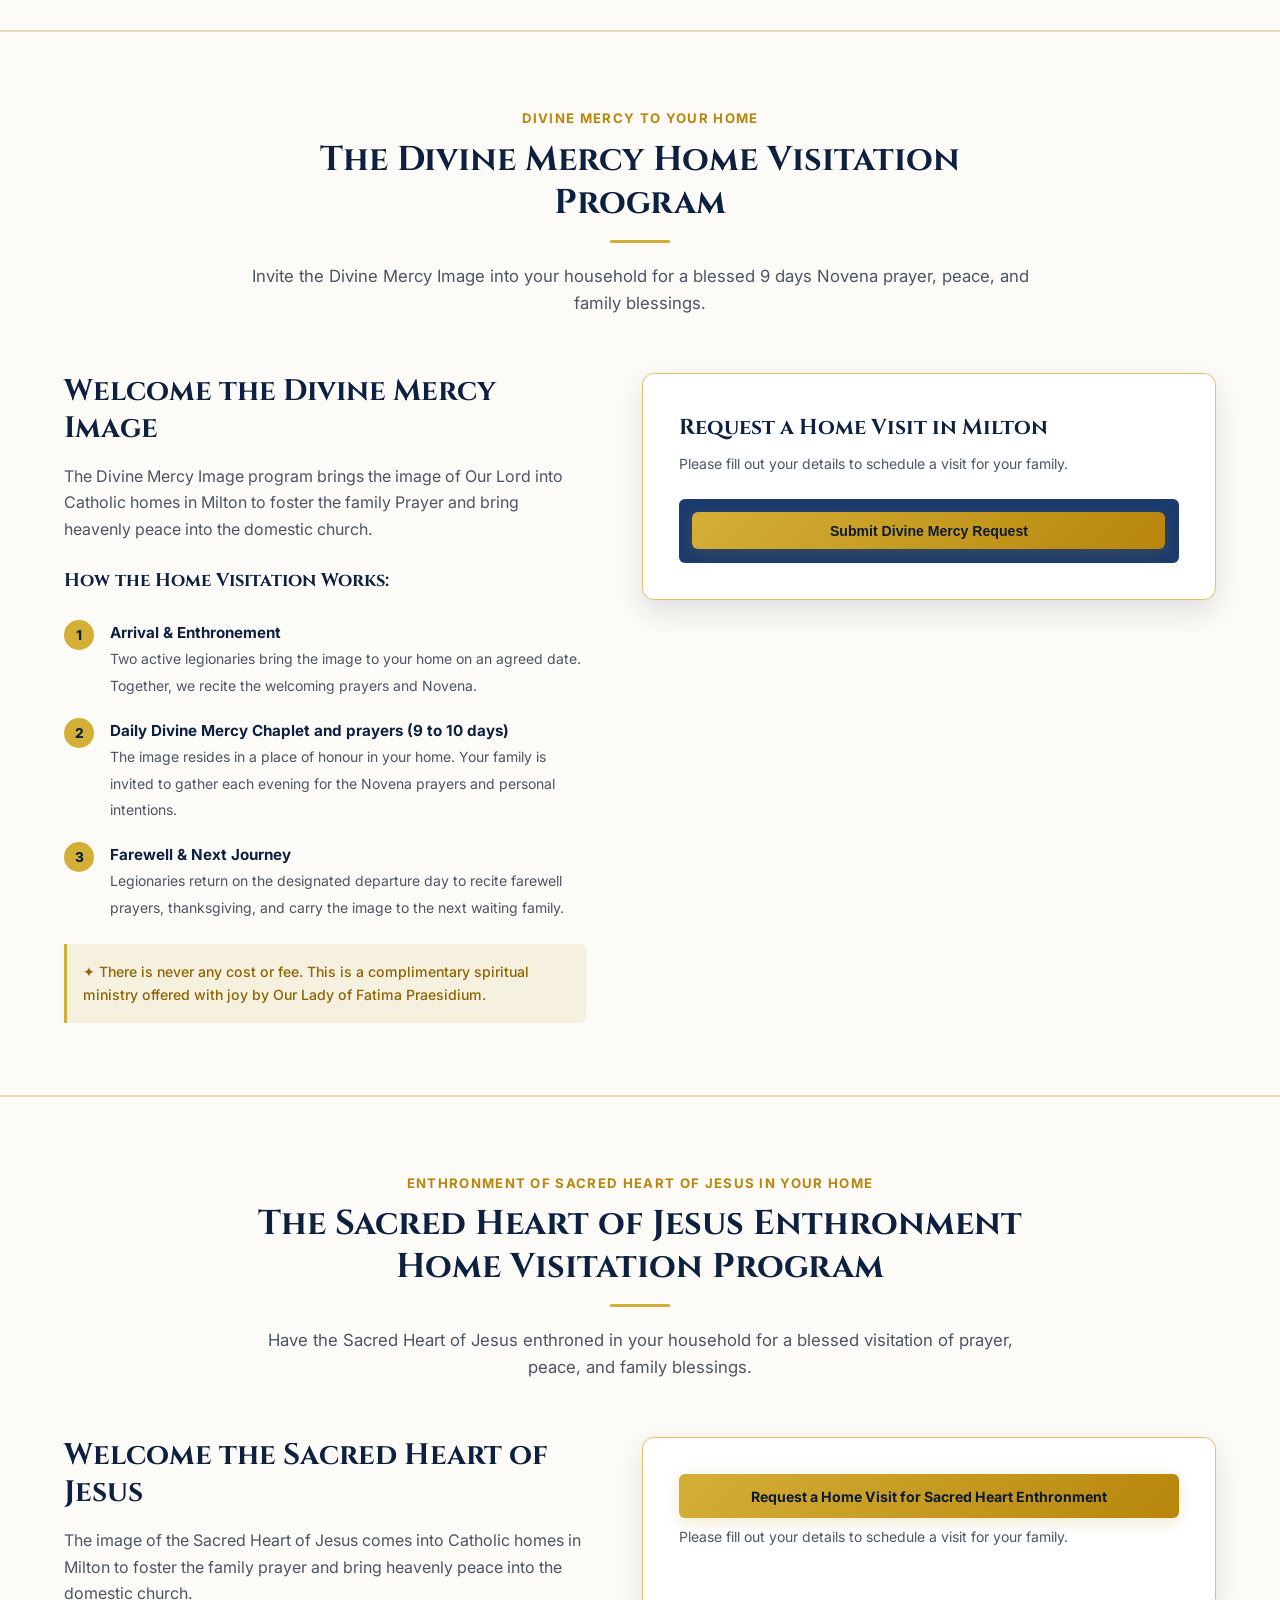
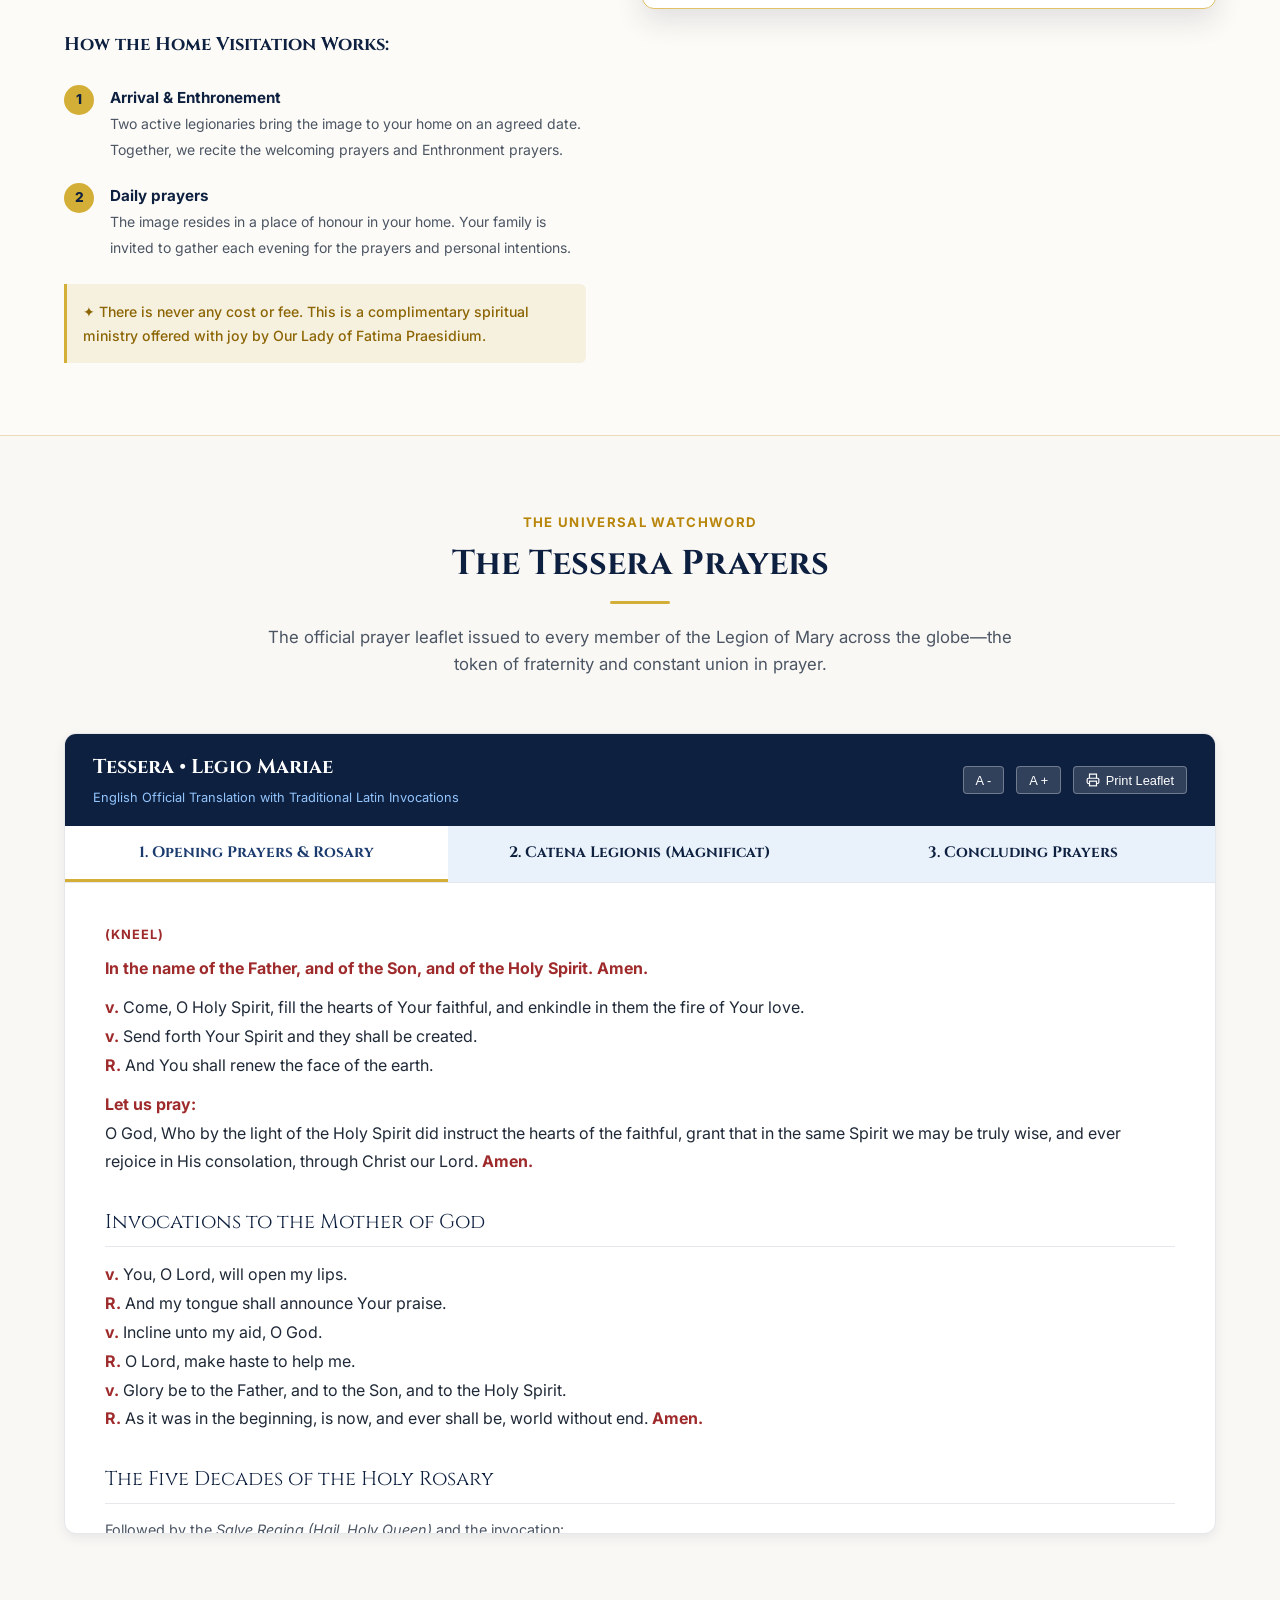
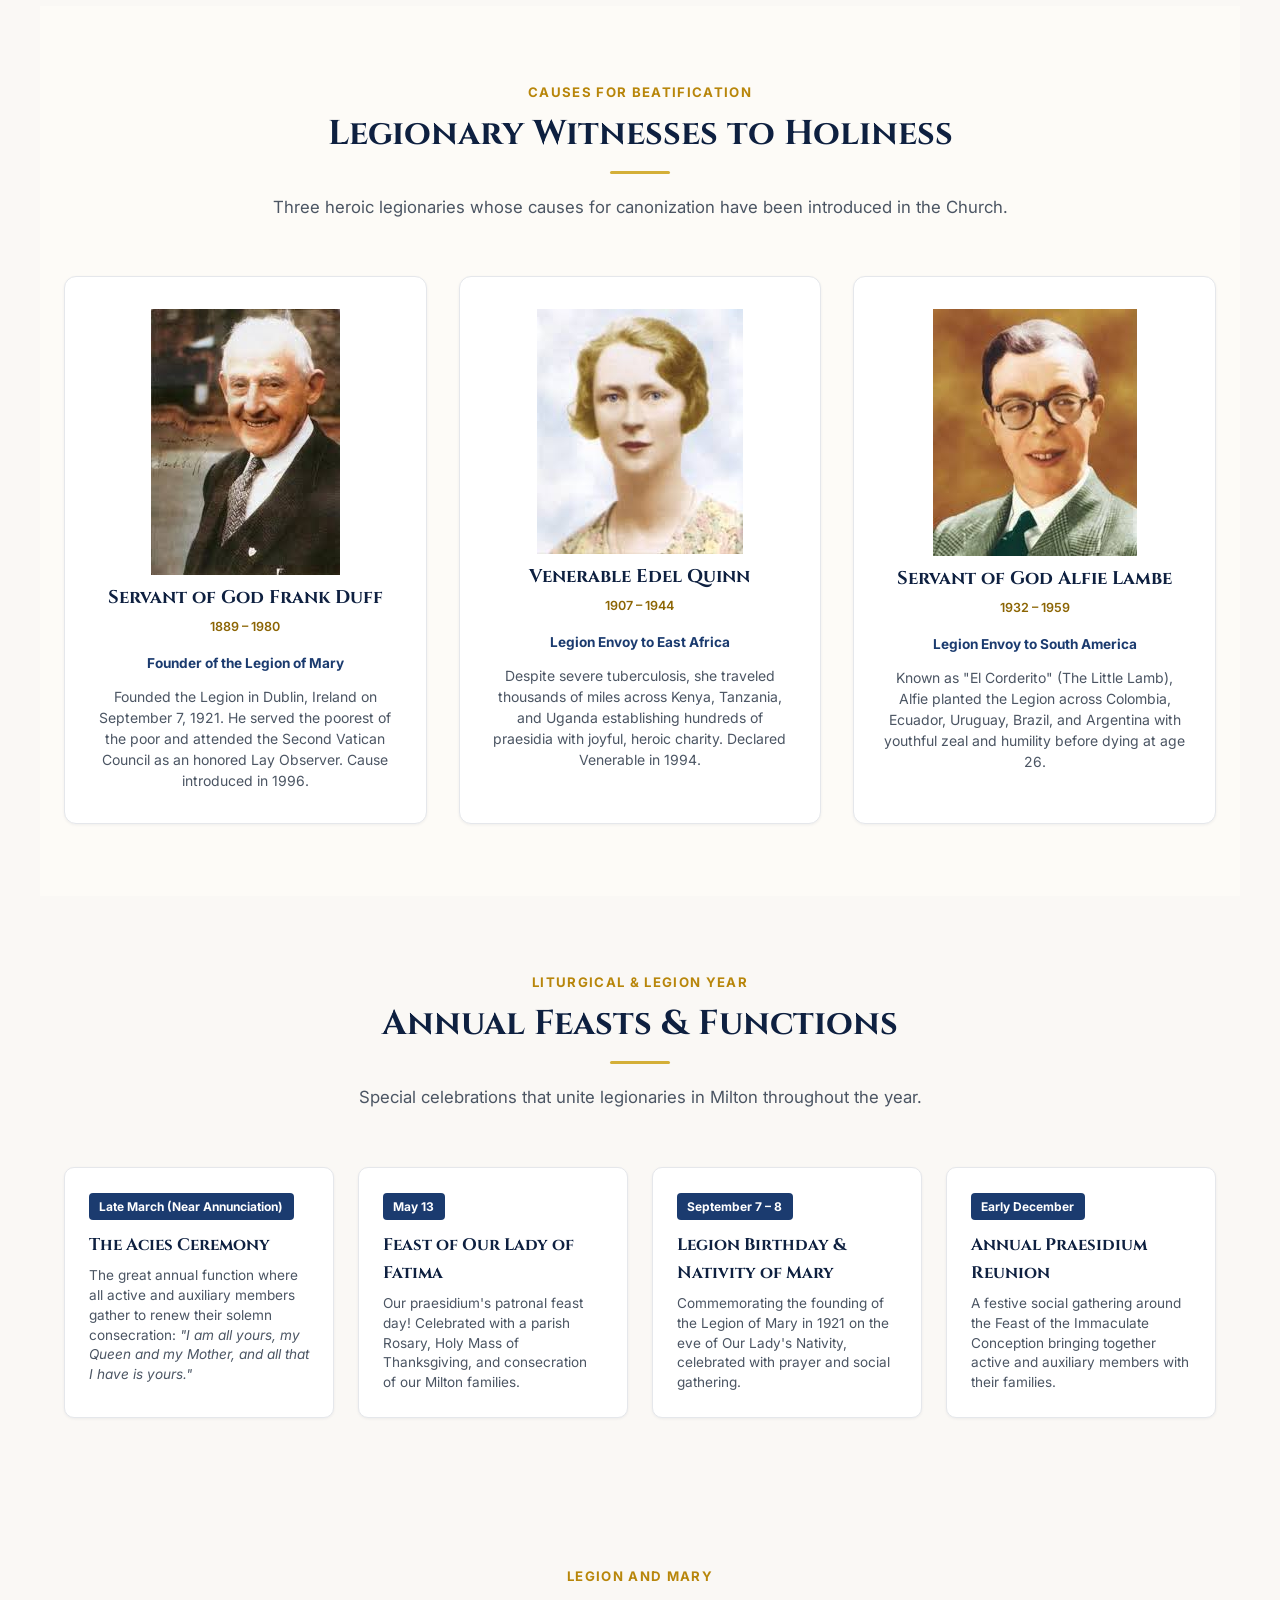
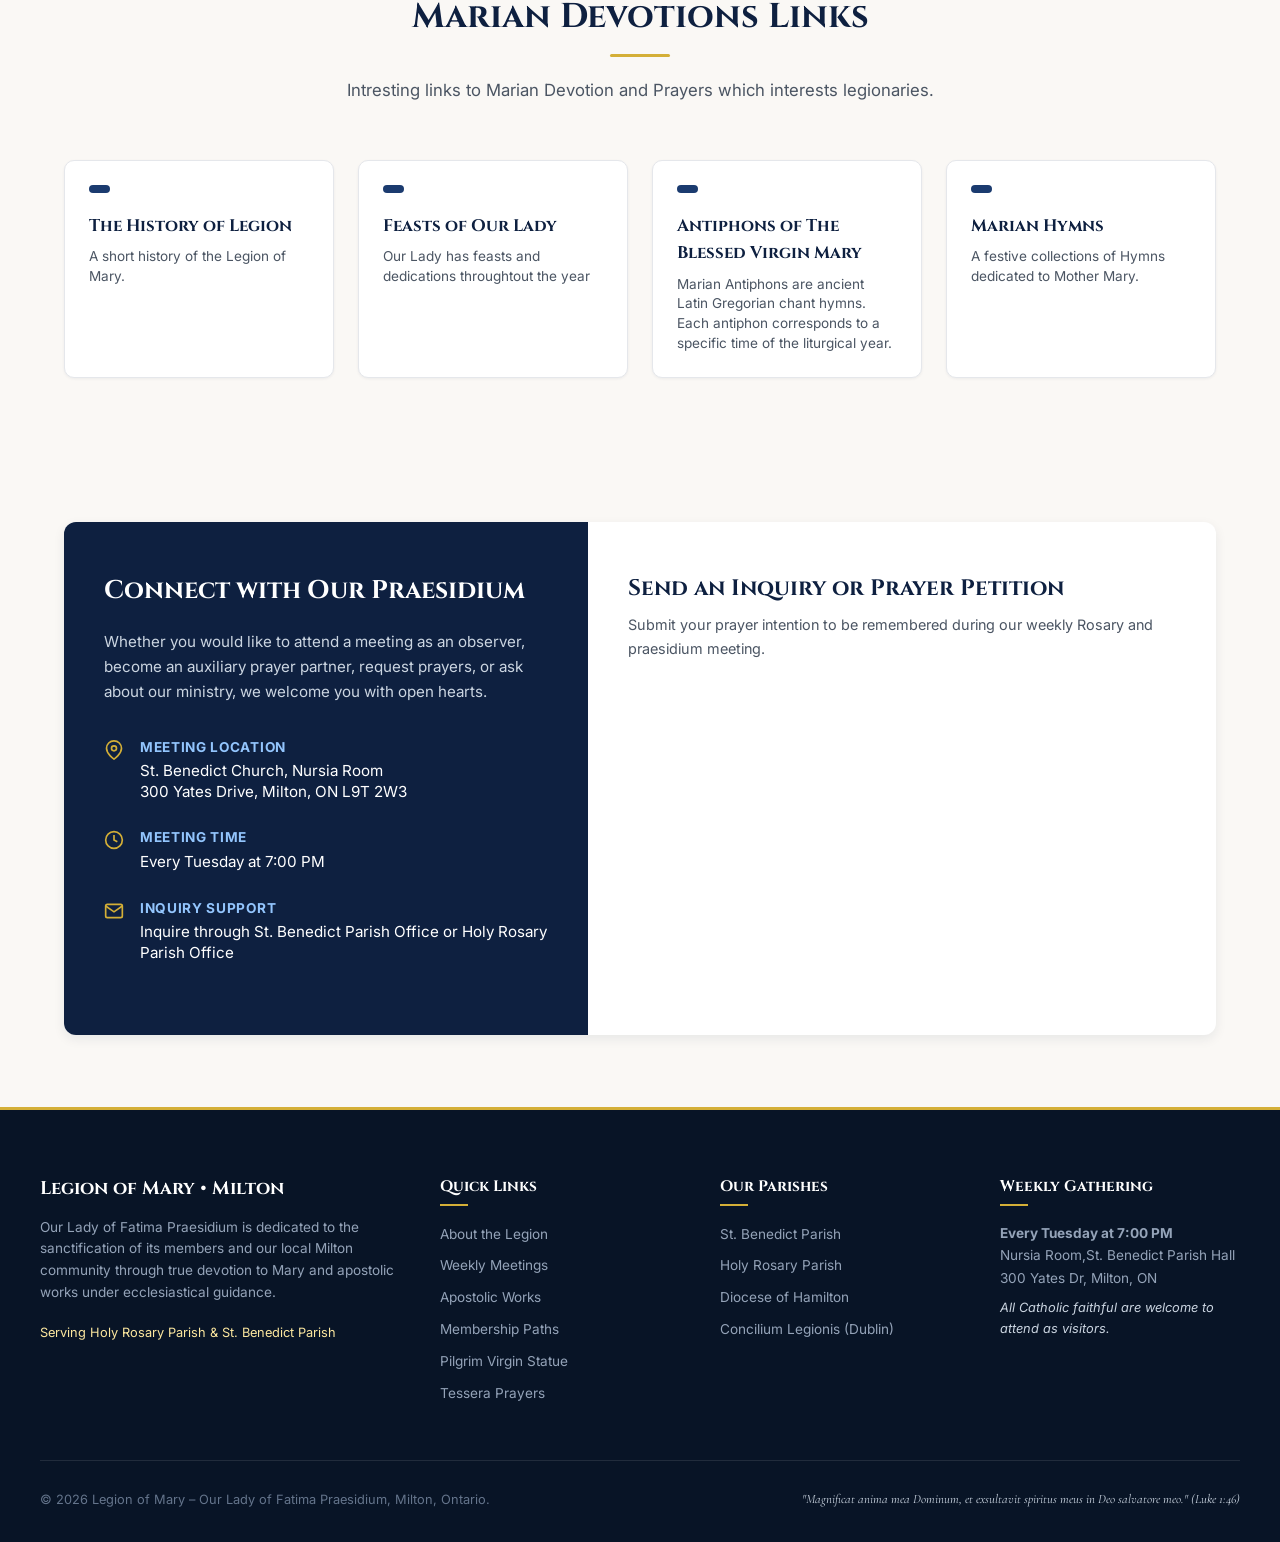
==== commit 7f44fa78: "Update index.html" ====
--- a/index.html
+++ b/index.html
@@ -1078,7 +1078,7 @@
     <div class="events-grid">
       <div class="event-card">
         <span class="event-date-badge"></span>
-        <a href="history.html" target="_blank"><h4>The History of Legion</h4></a>a>
+        <a href="history.html" target="_blank"><h4>The History of Legion</h4></a>
         <p>A short history of the Legion of Mary. </p>
       </div>
 
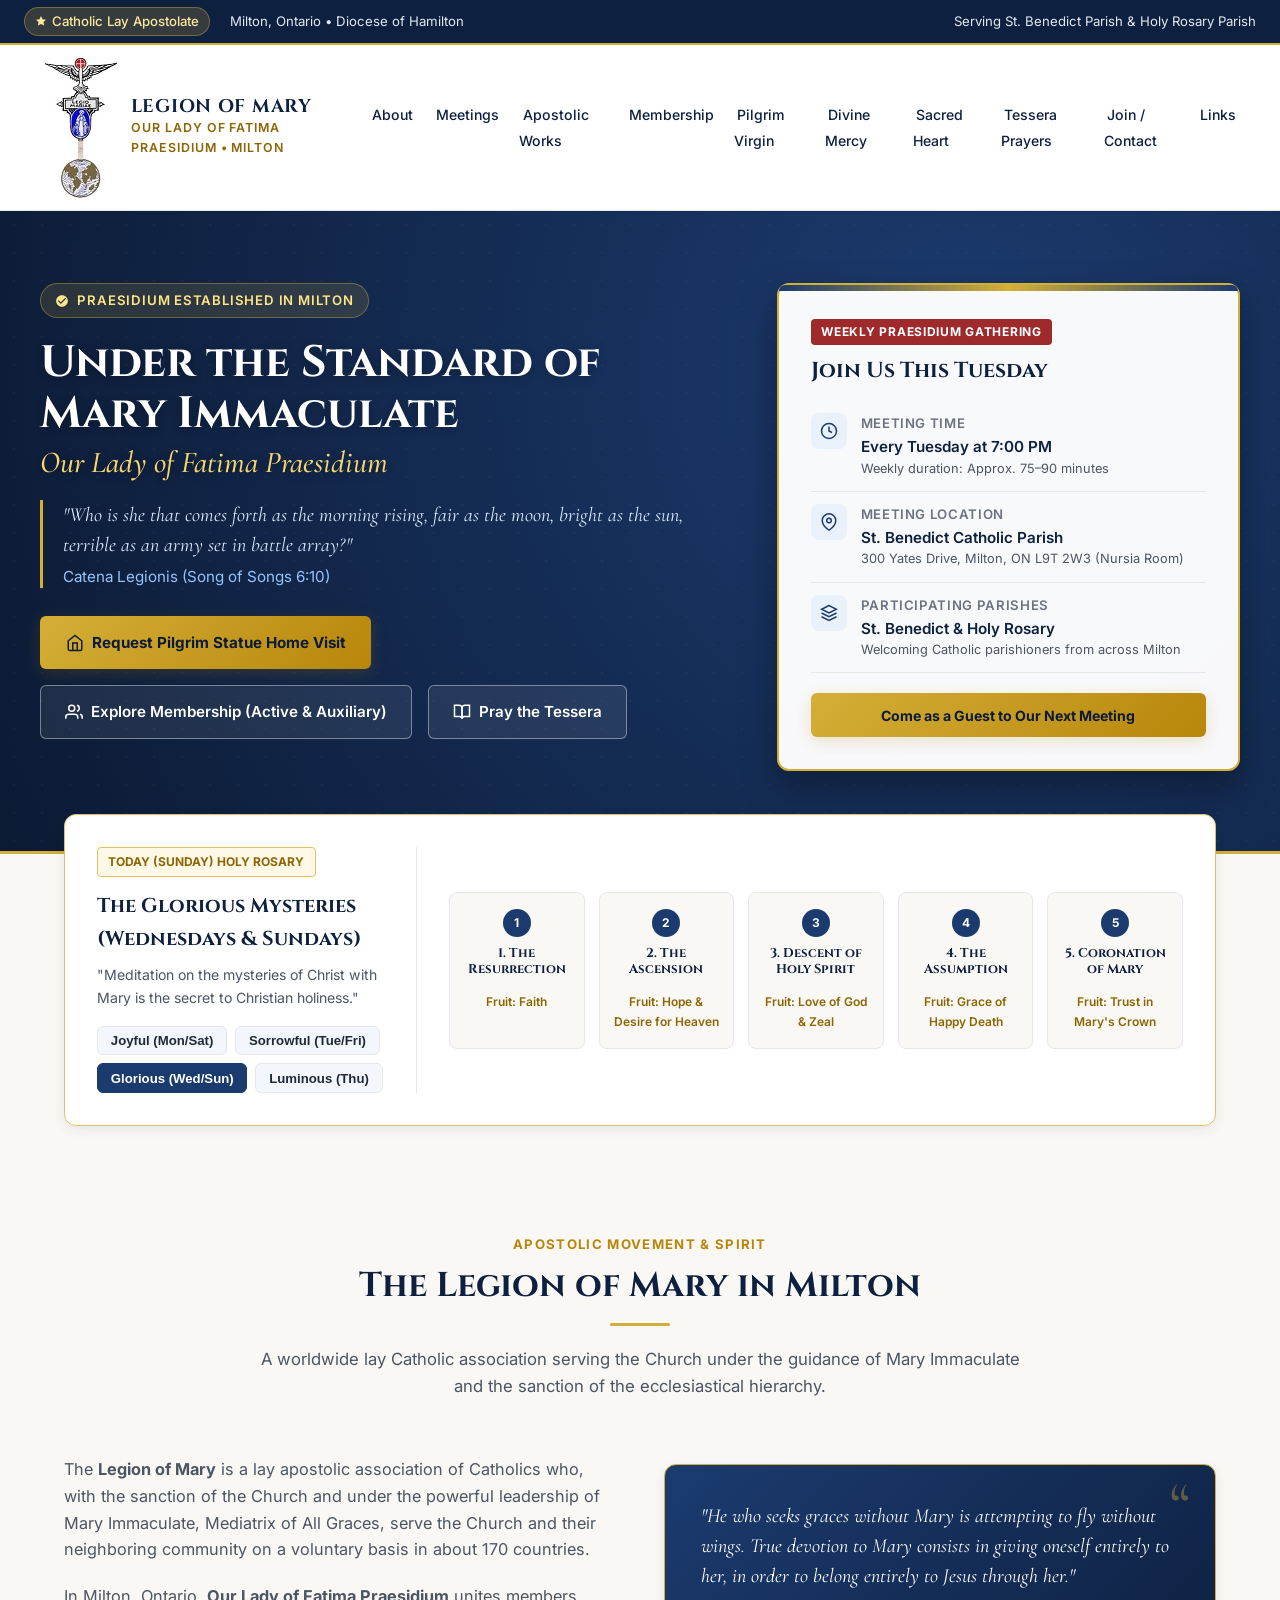
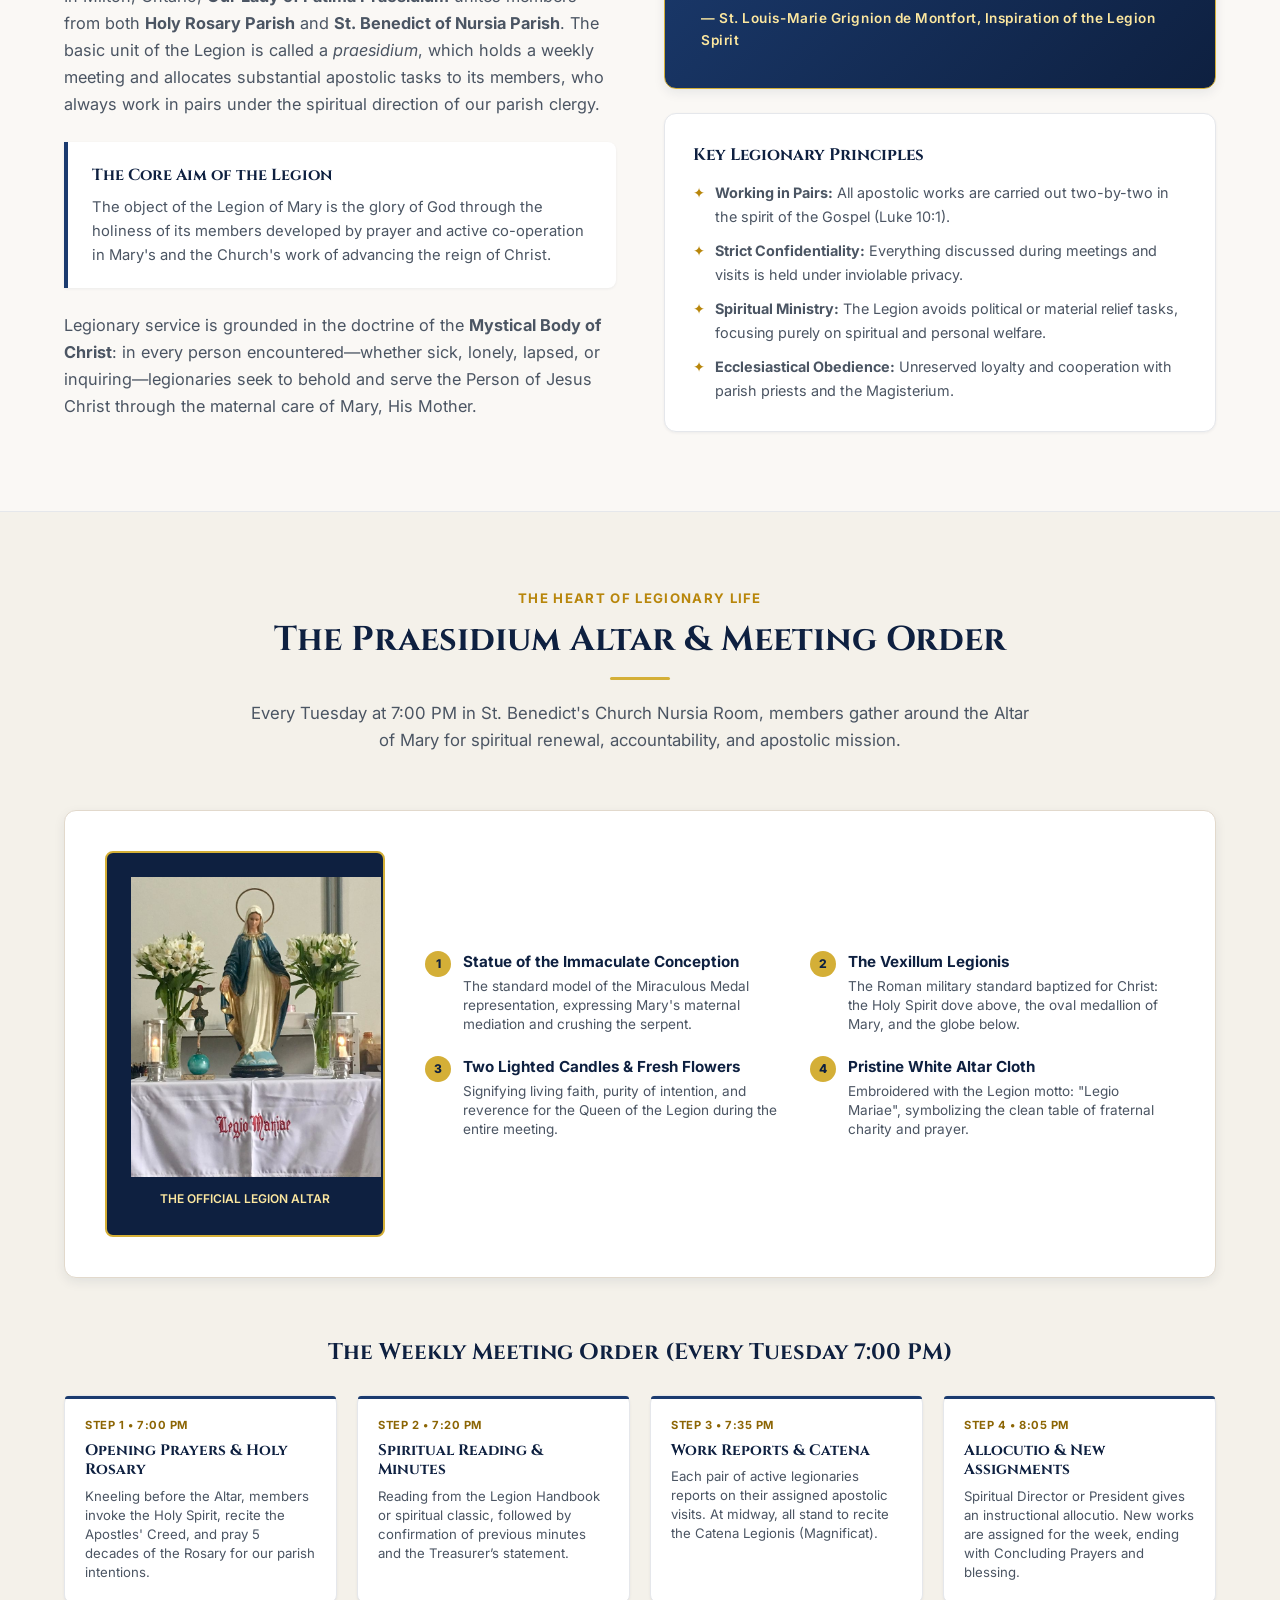
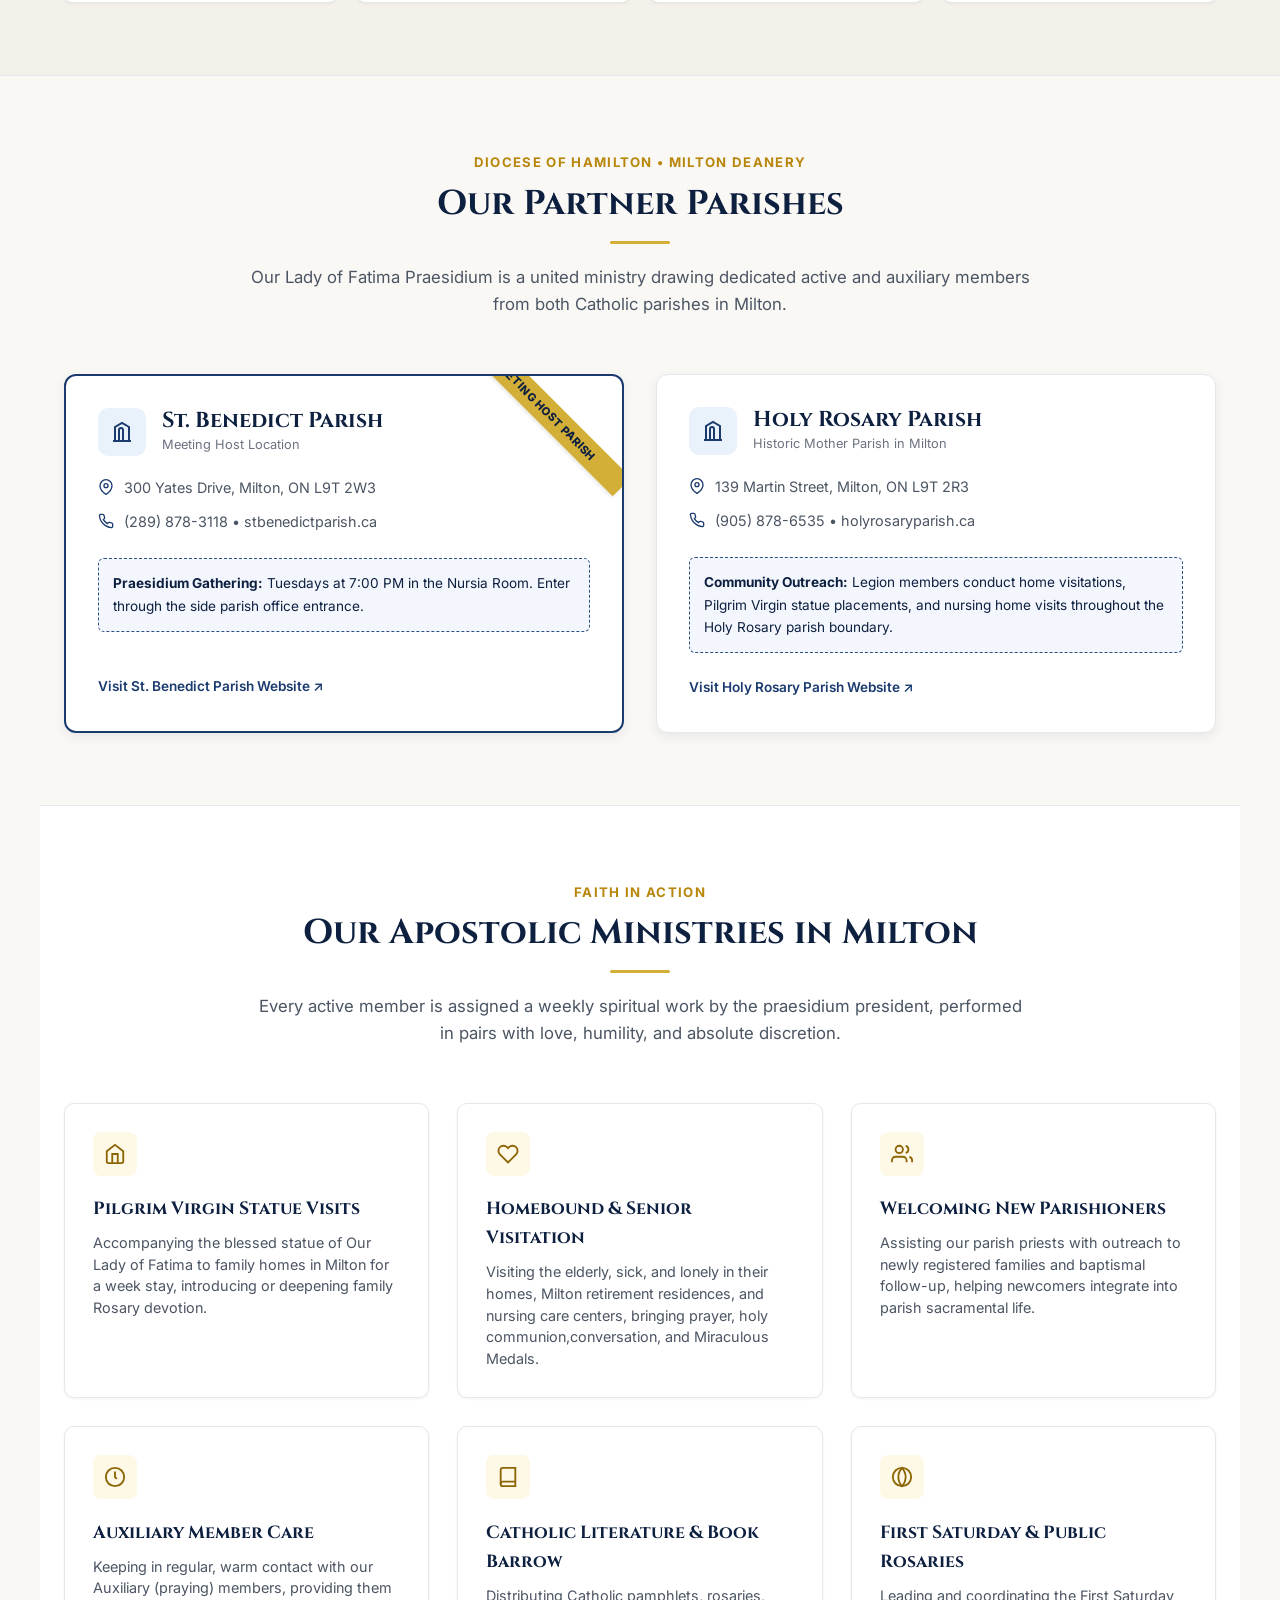
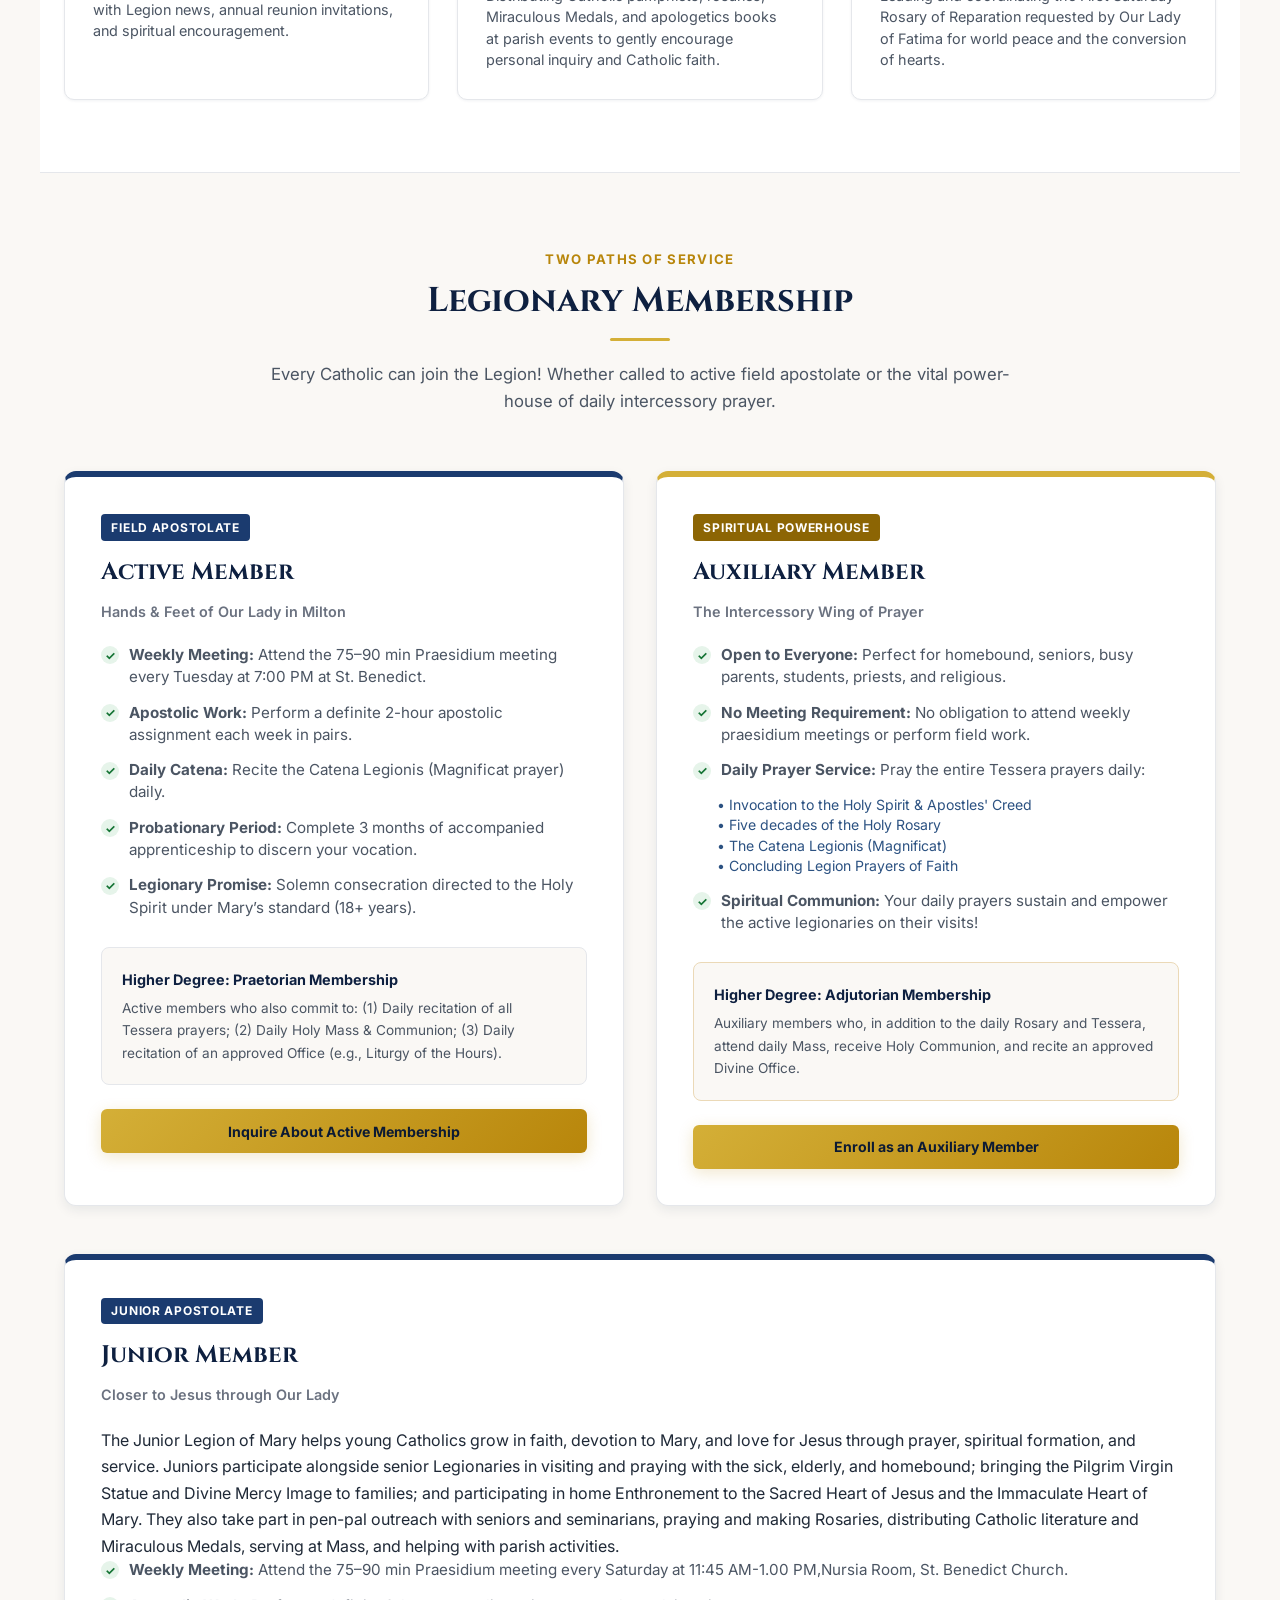
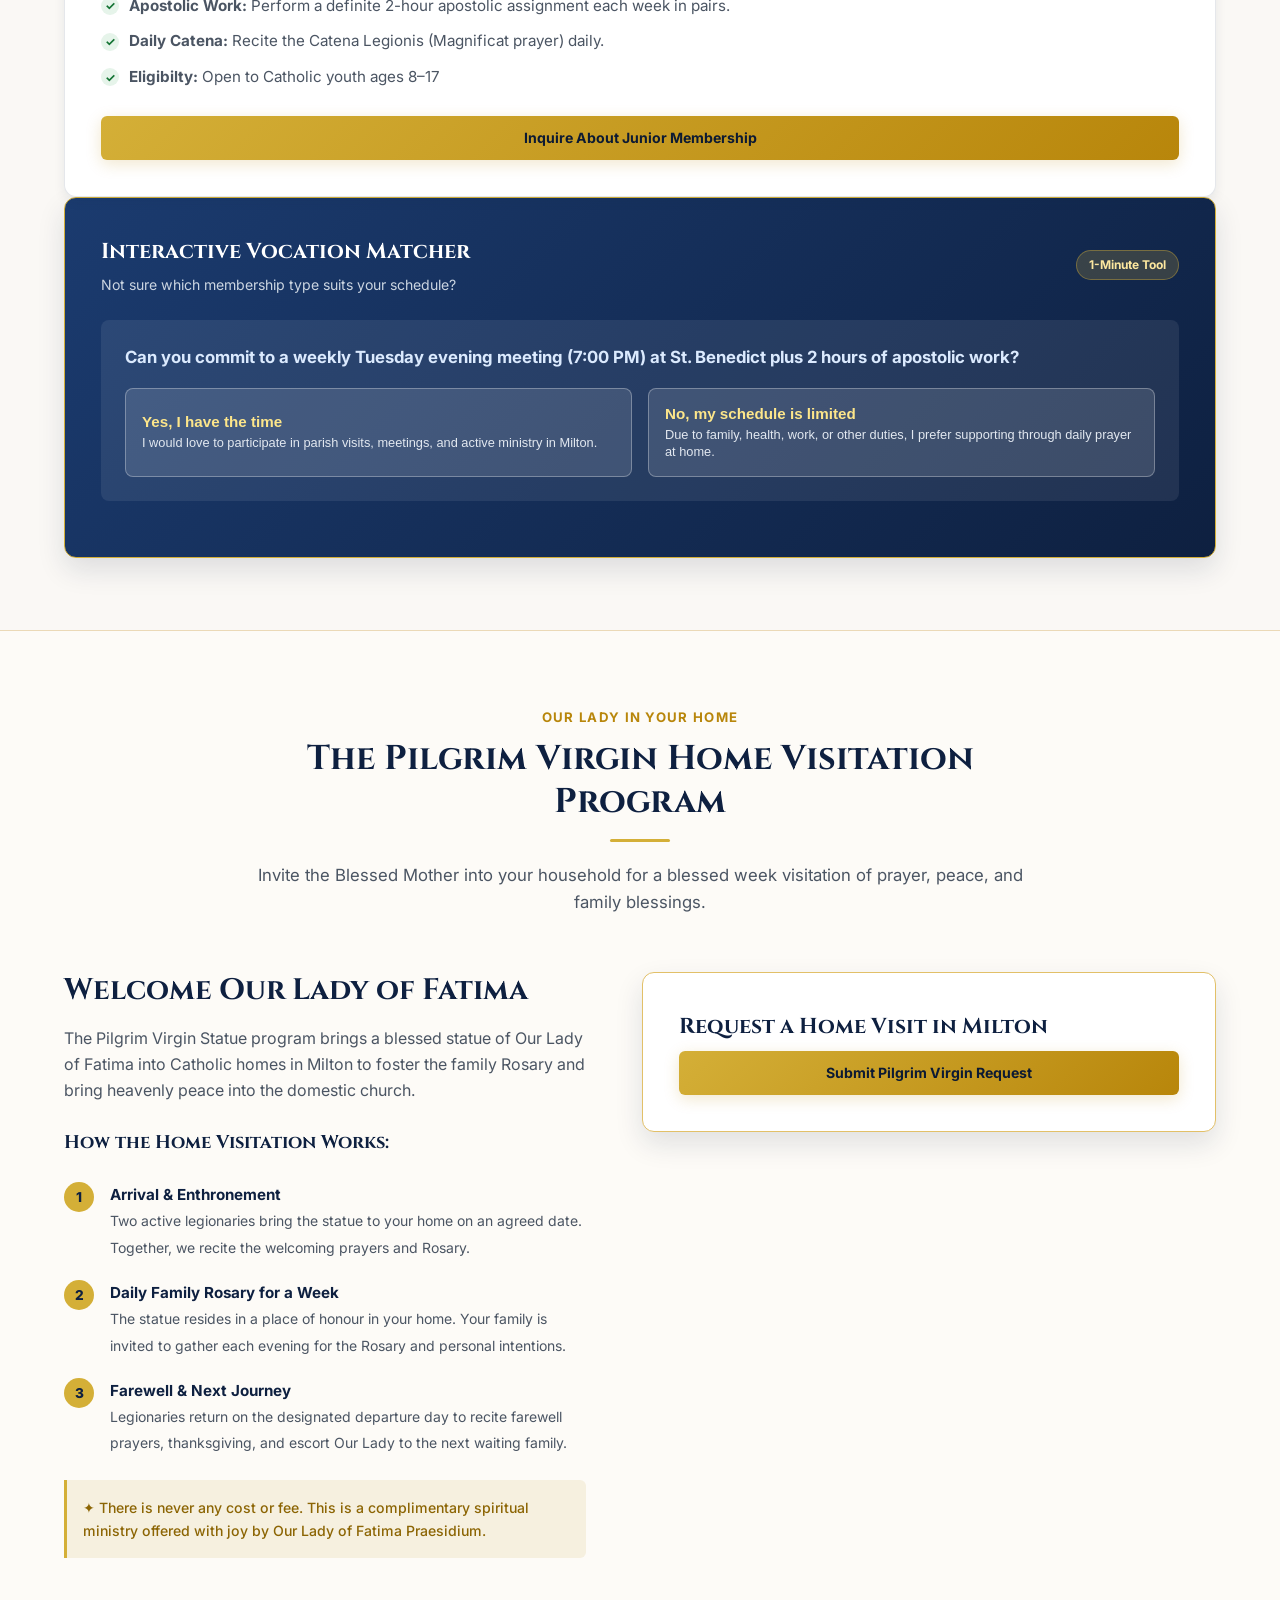
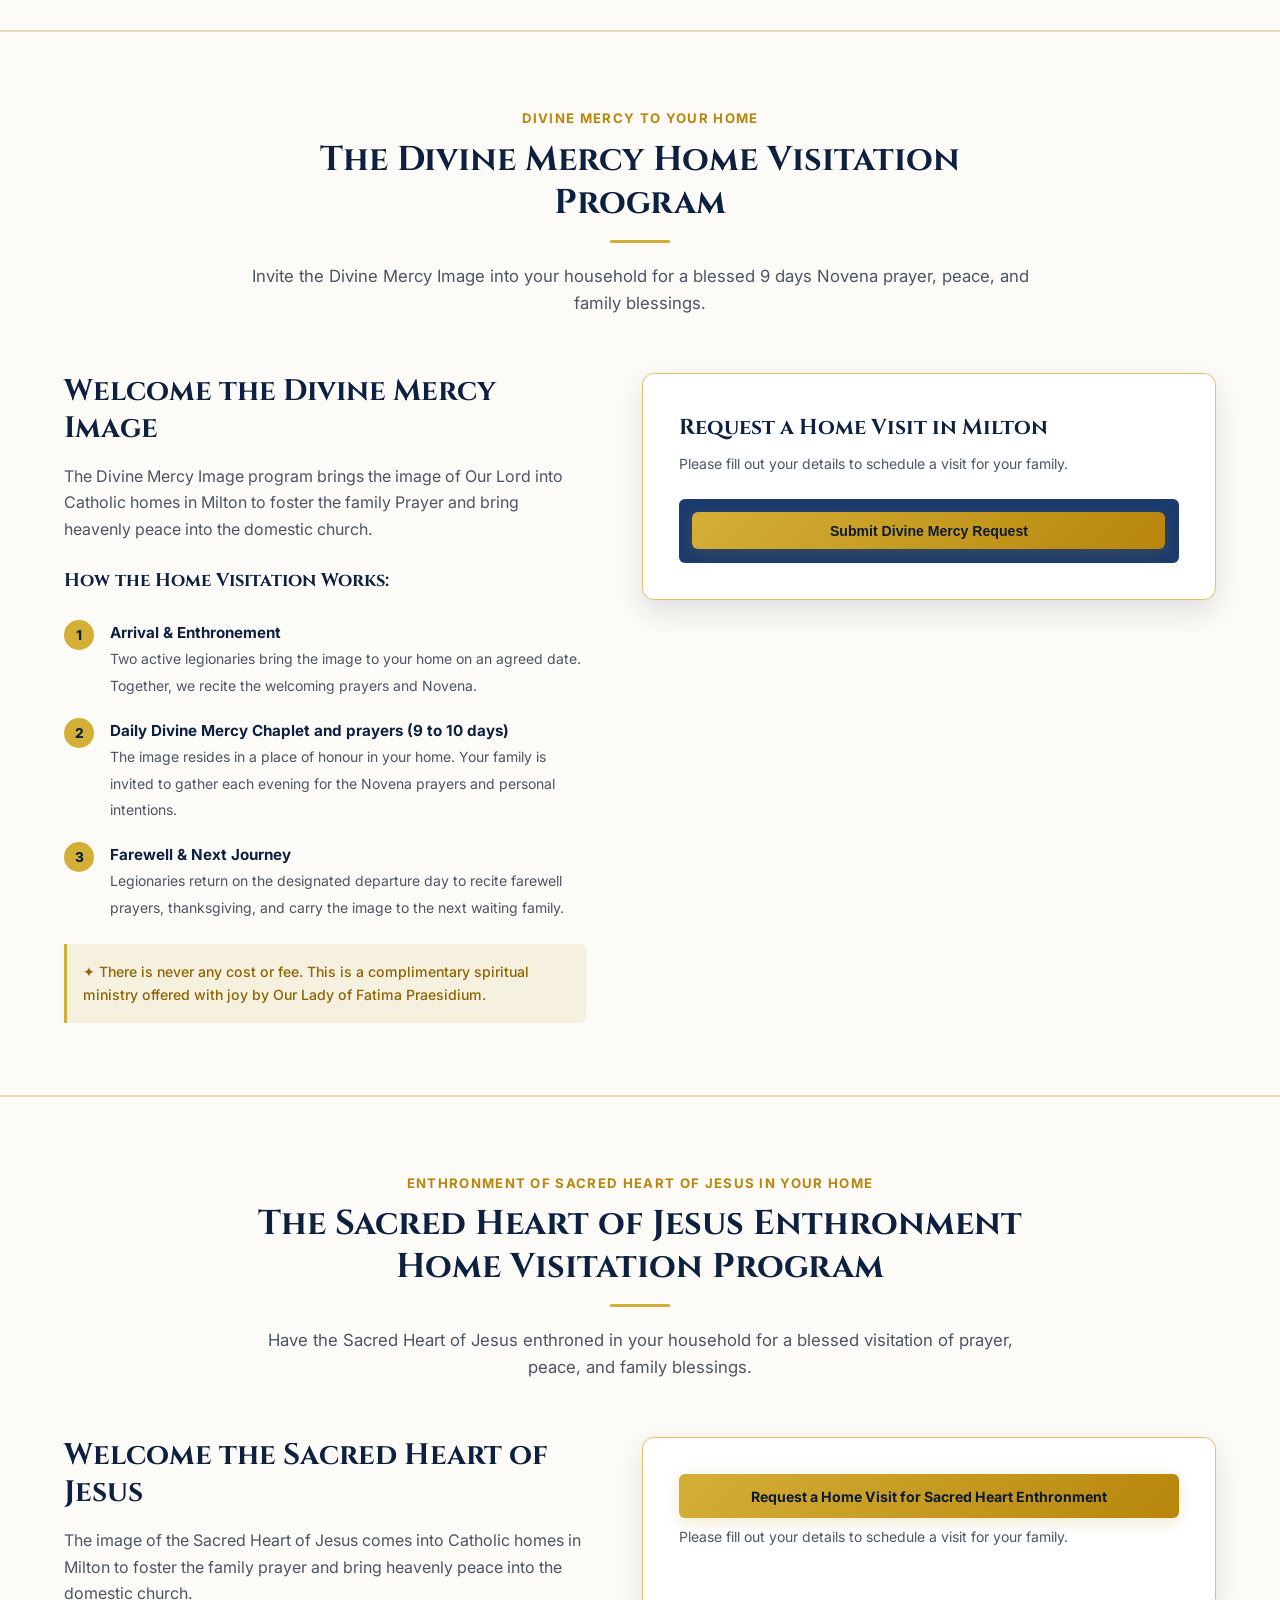
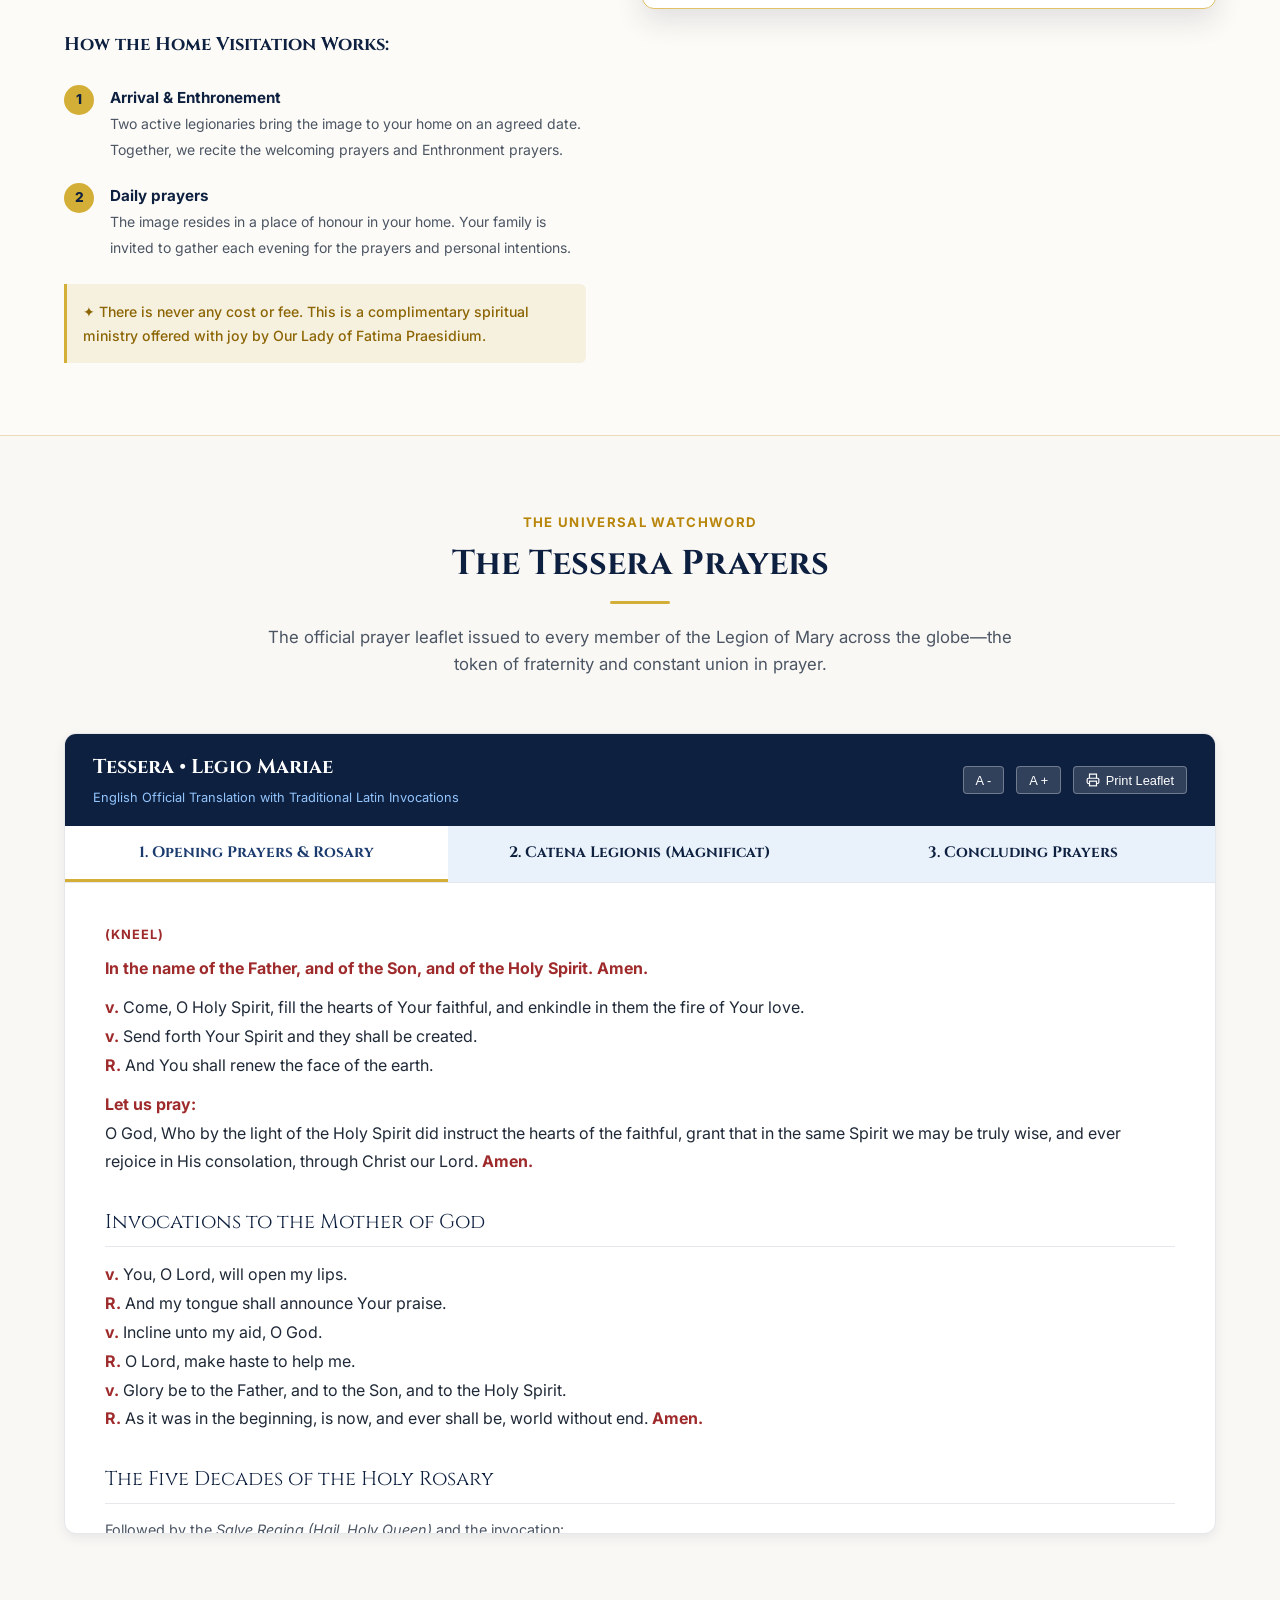
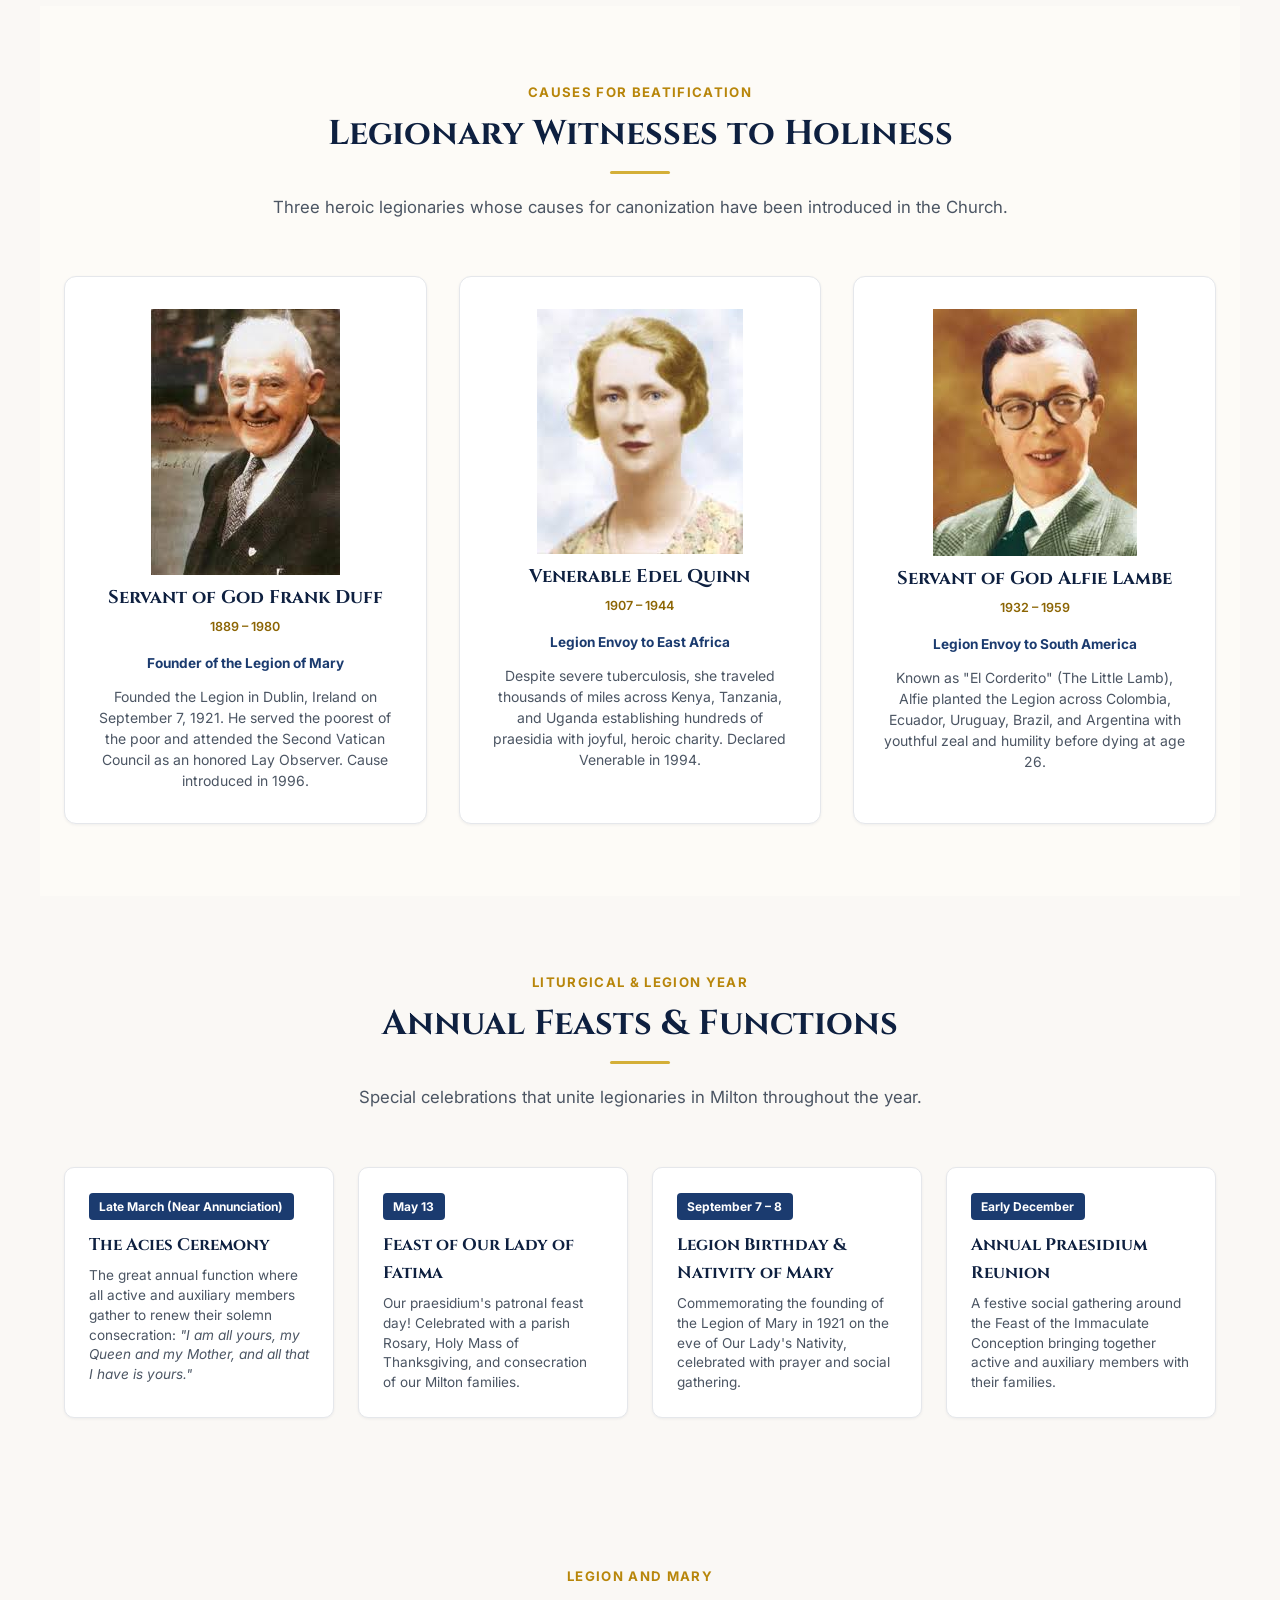
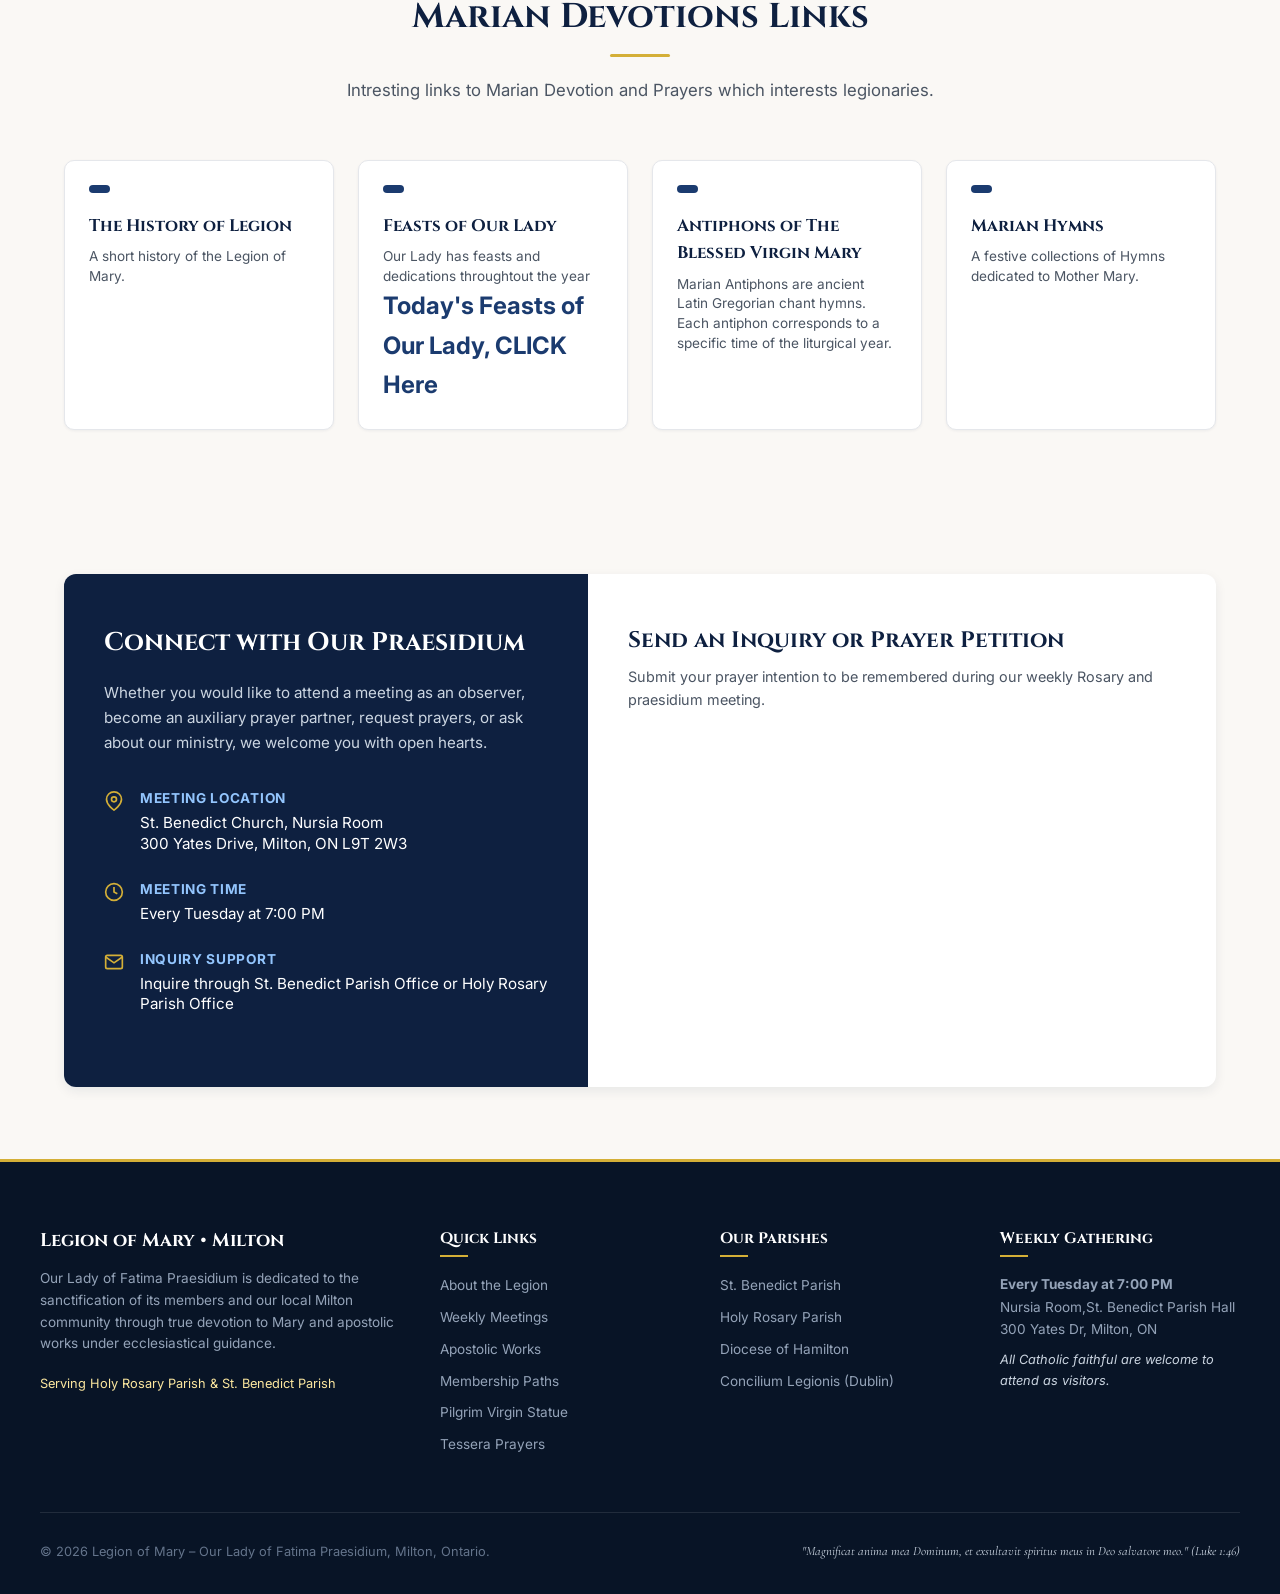
==== commit 2d3323a2: "Update fmt.Println message from 'Hello' to 'Goodbye'" ====
--- a/index.html
+++ b/index.html
@@ -1086,6 +1086,7 @@
         <span class="event-date-badge"></span>
         <a href="feasts.html" target="_blank"><h4>Feasts of Our Lady </h4></a>
         <p>Our Lady has feasts and dedications throughtout the year</p>
+		  <a href="feasts.html" target="_blank"><h2>Today's Feasts of Our Lady, CLICK Here </h2></a>
       </div>
 
       <div class="event-card">
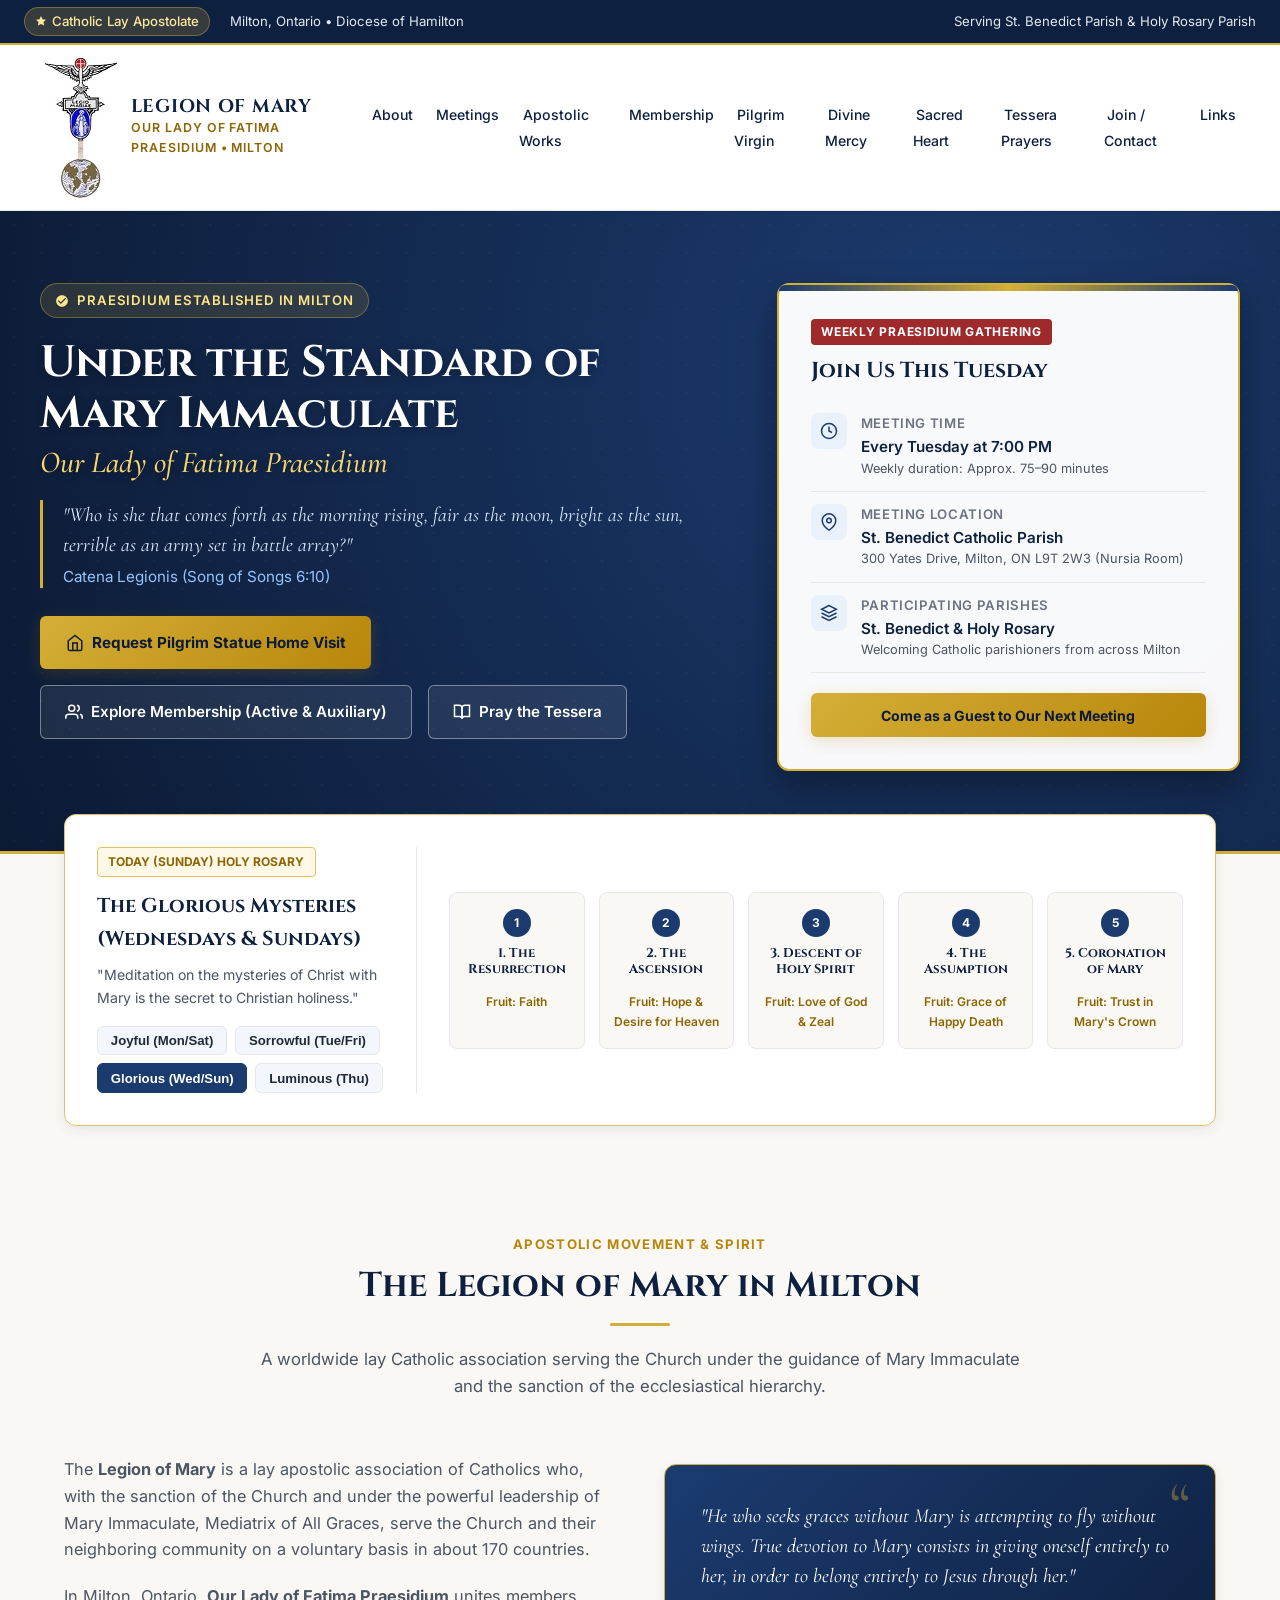
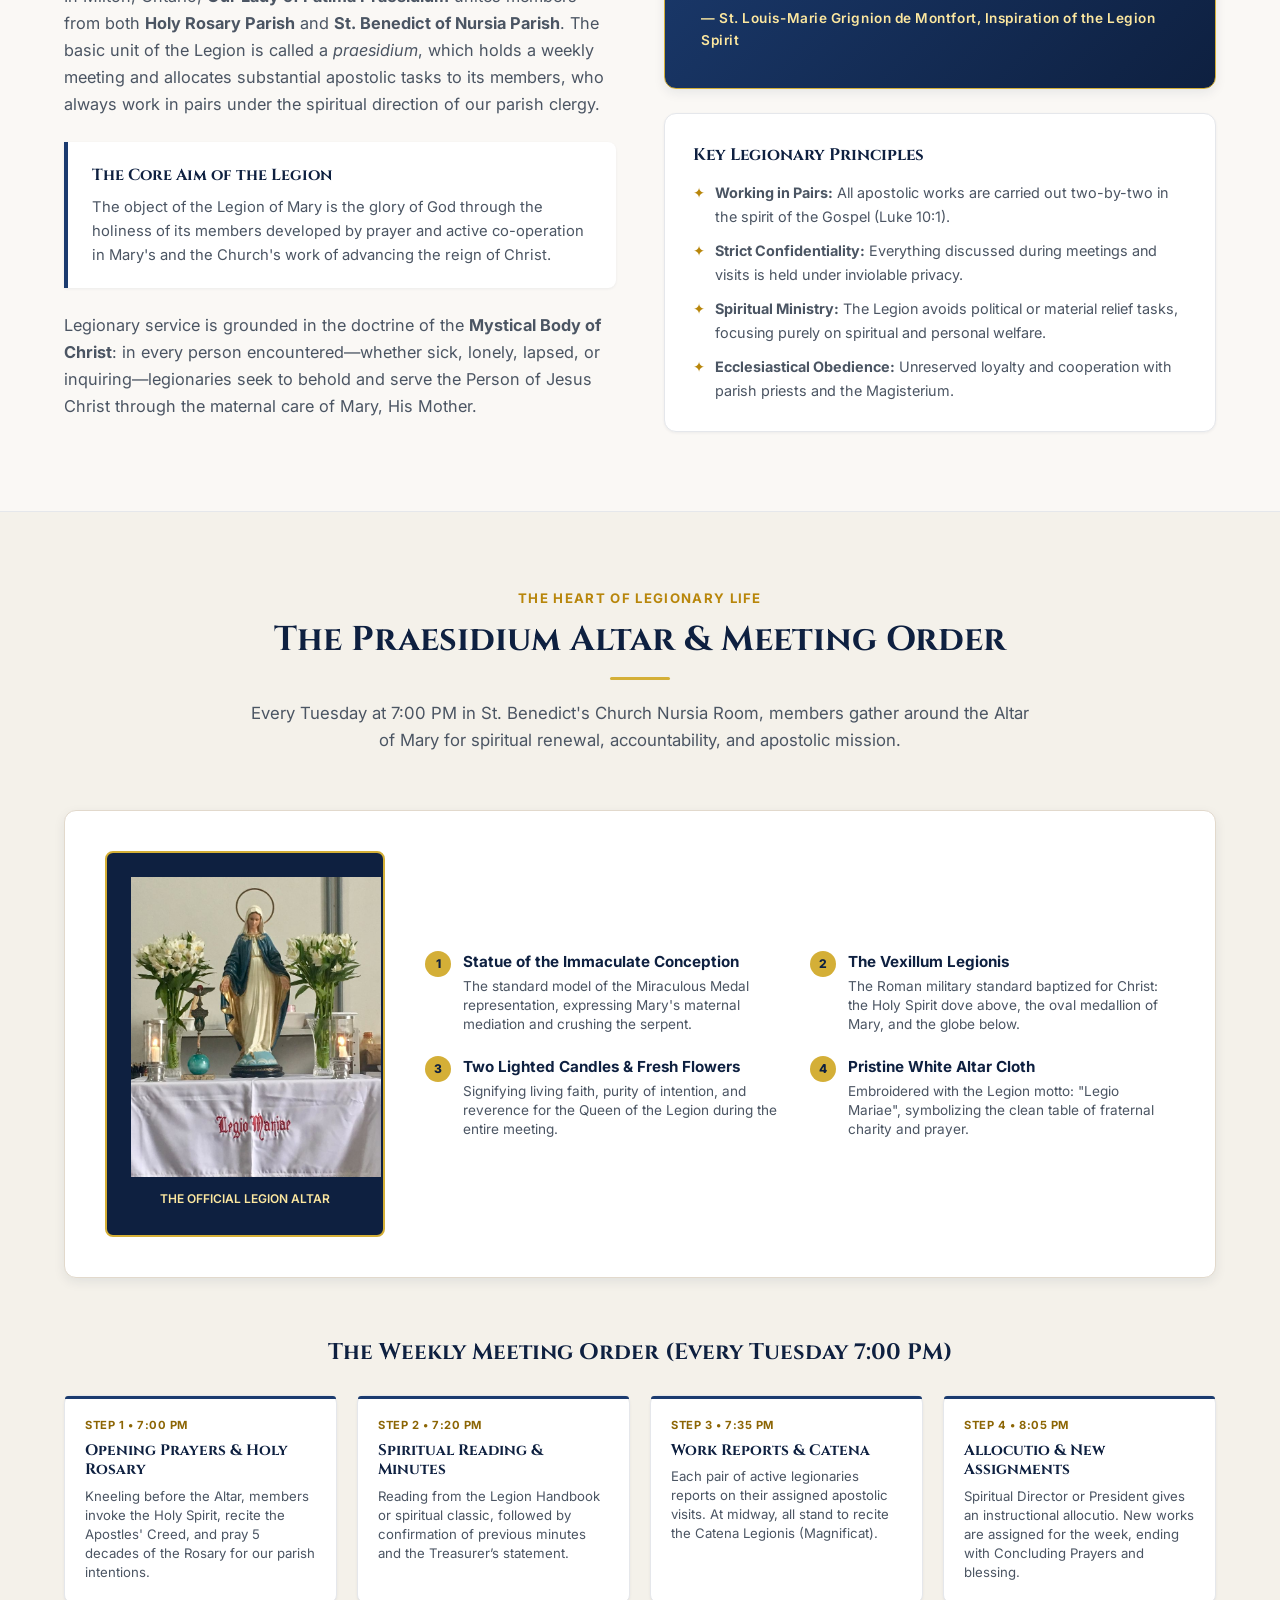
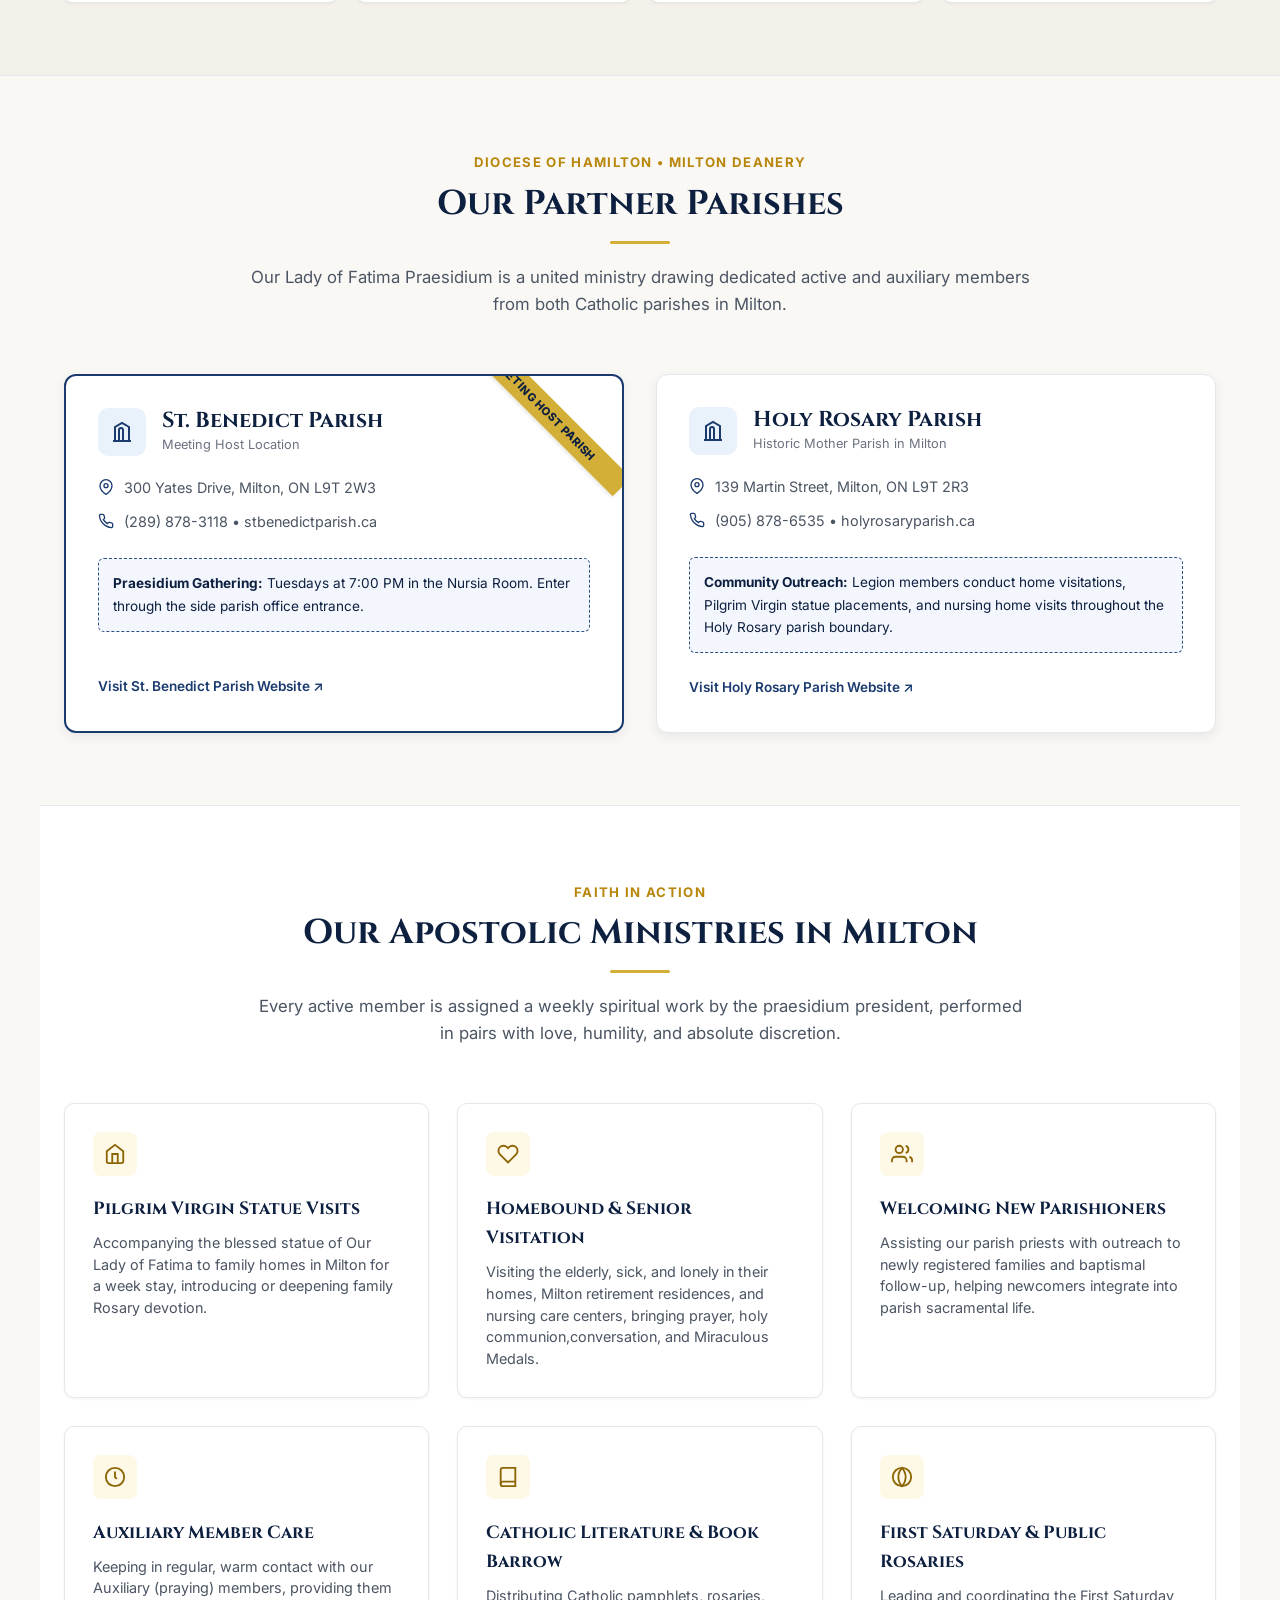
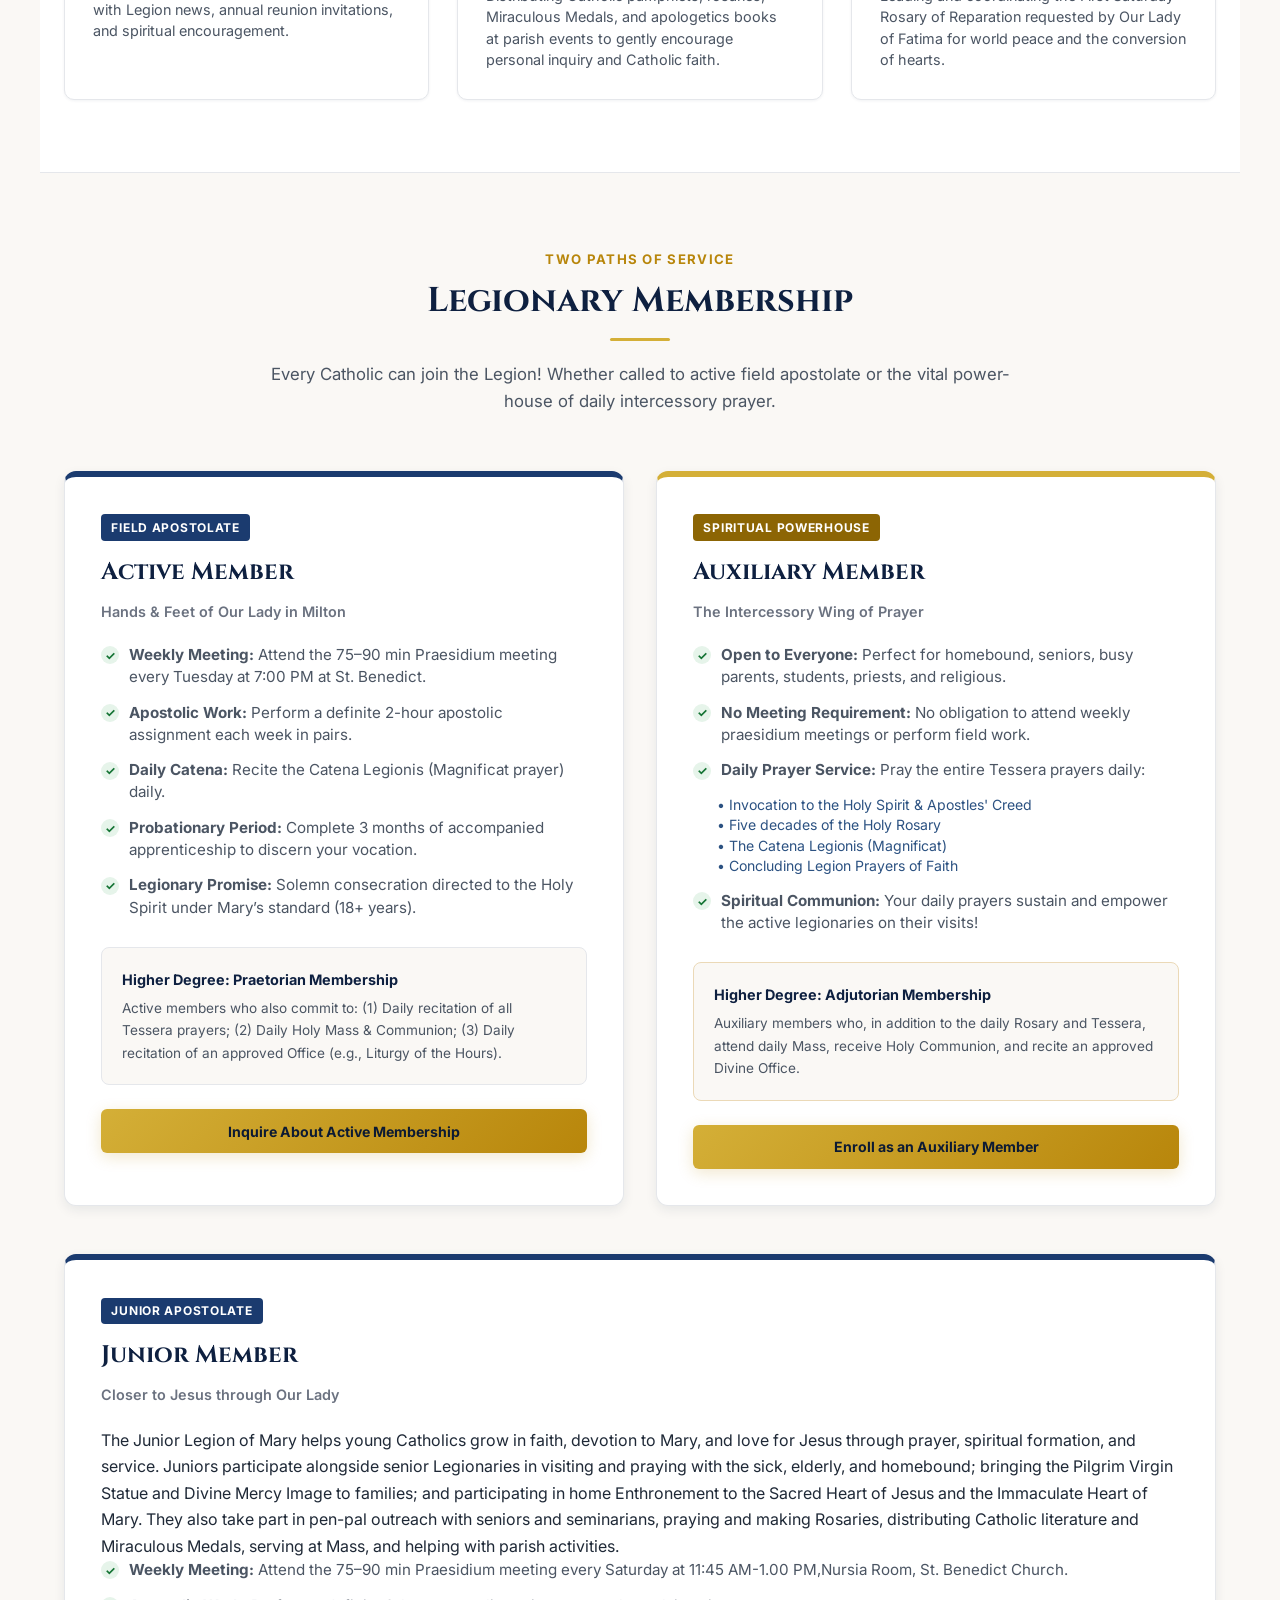
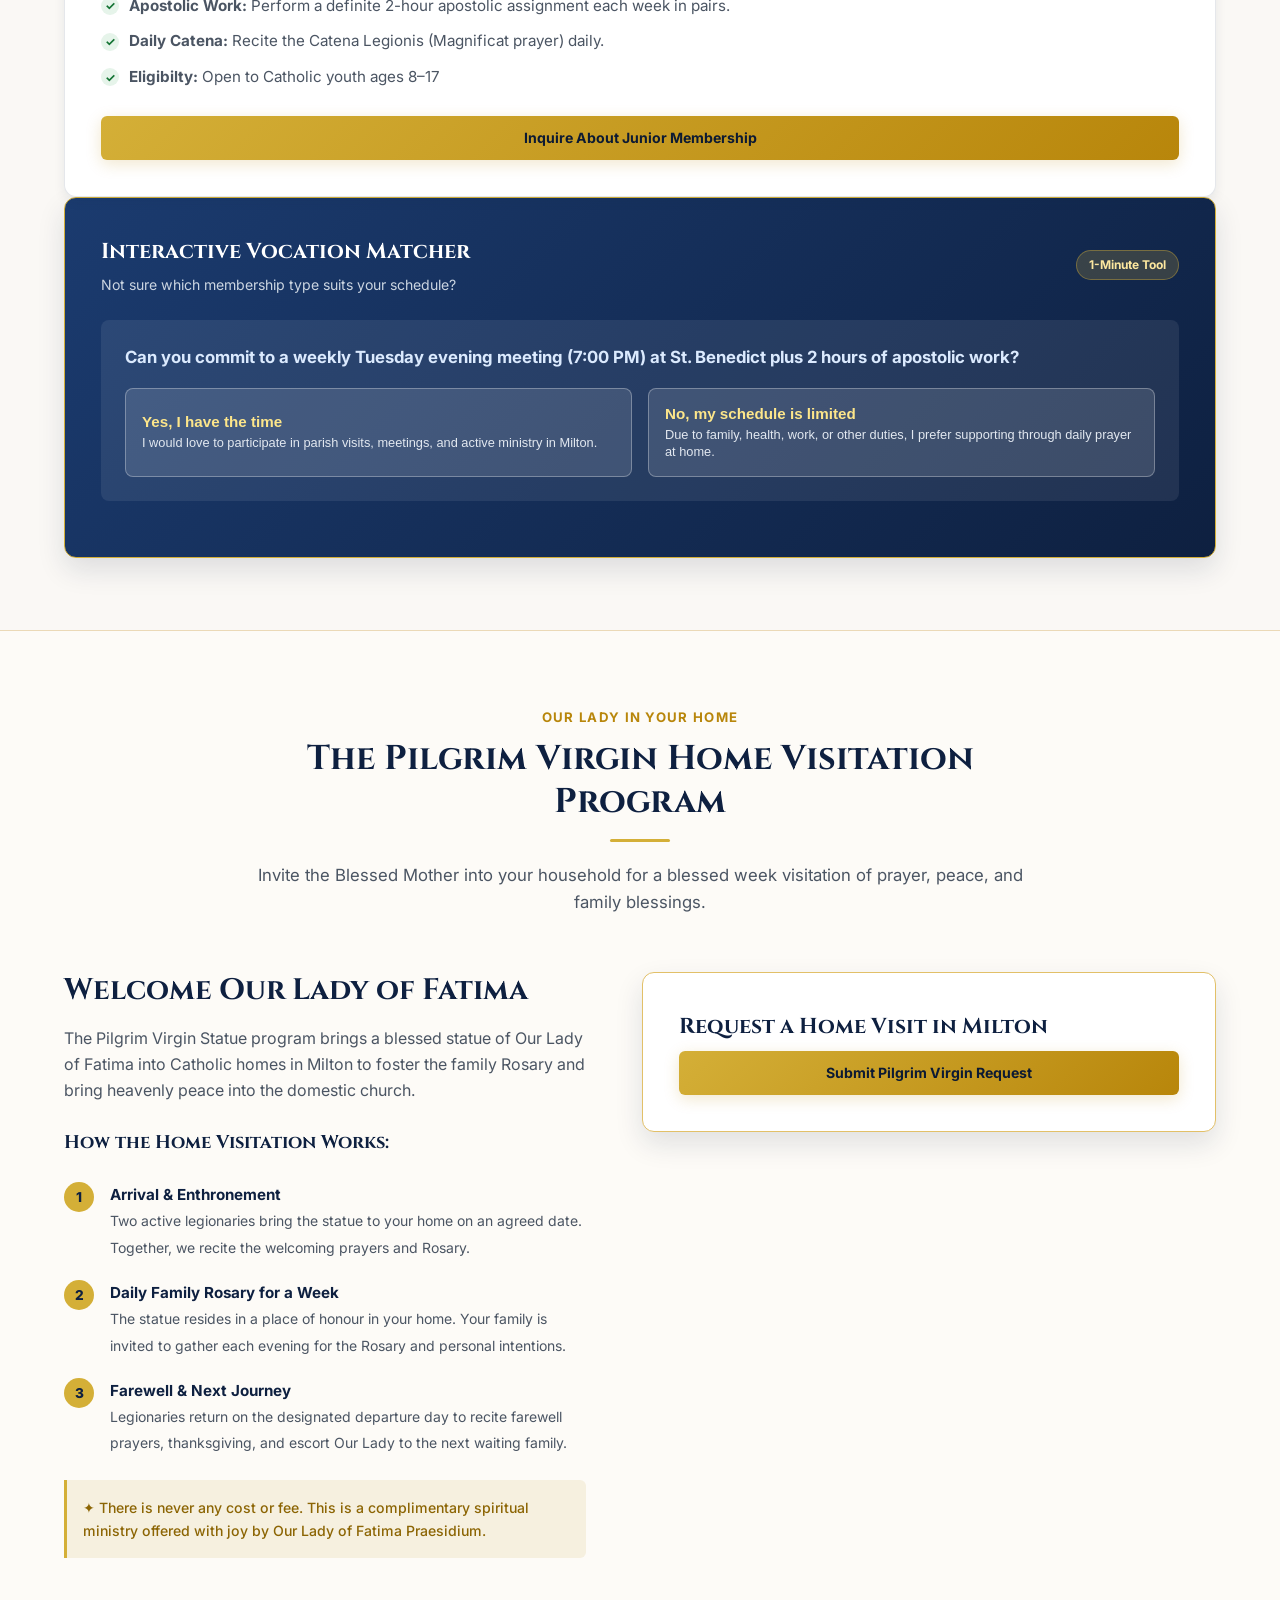
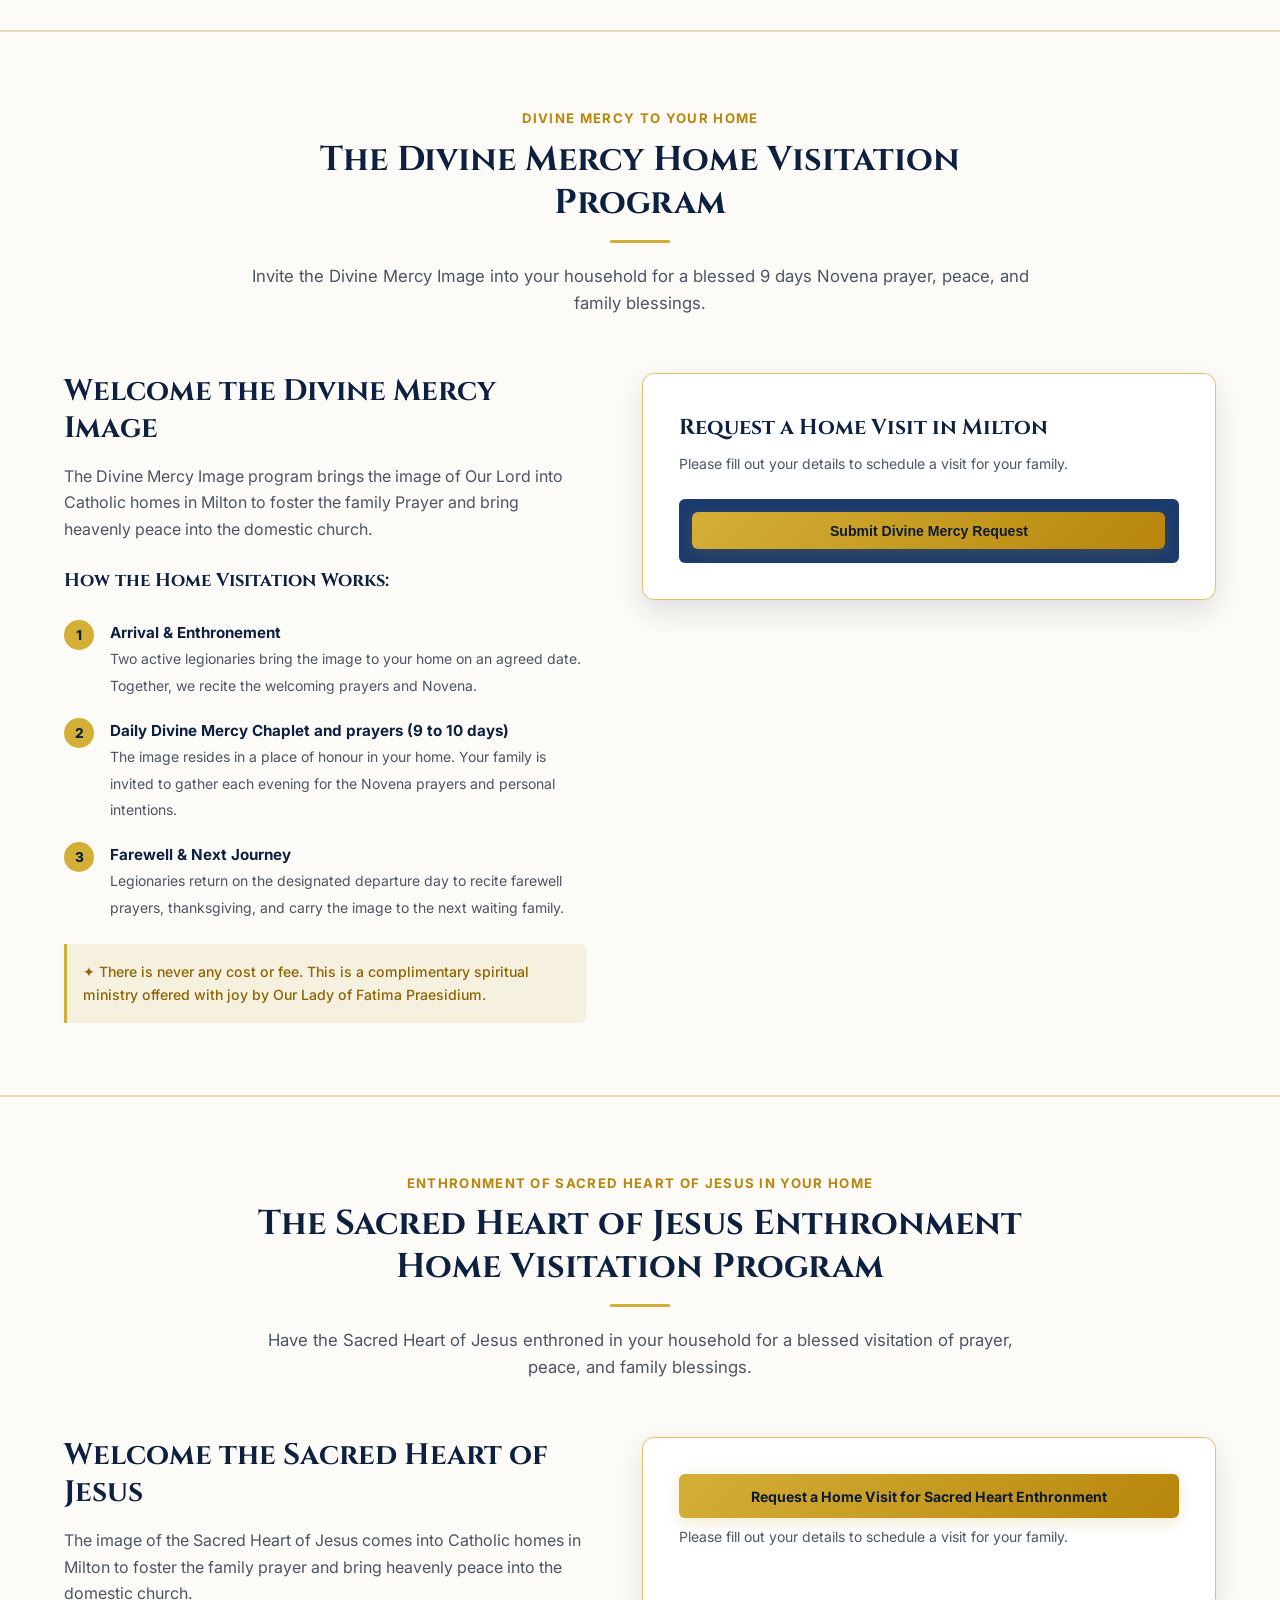
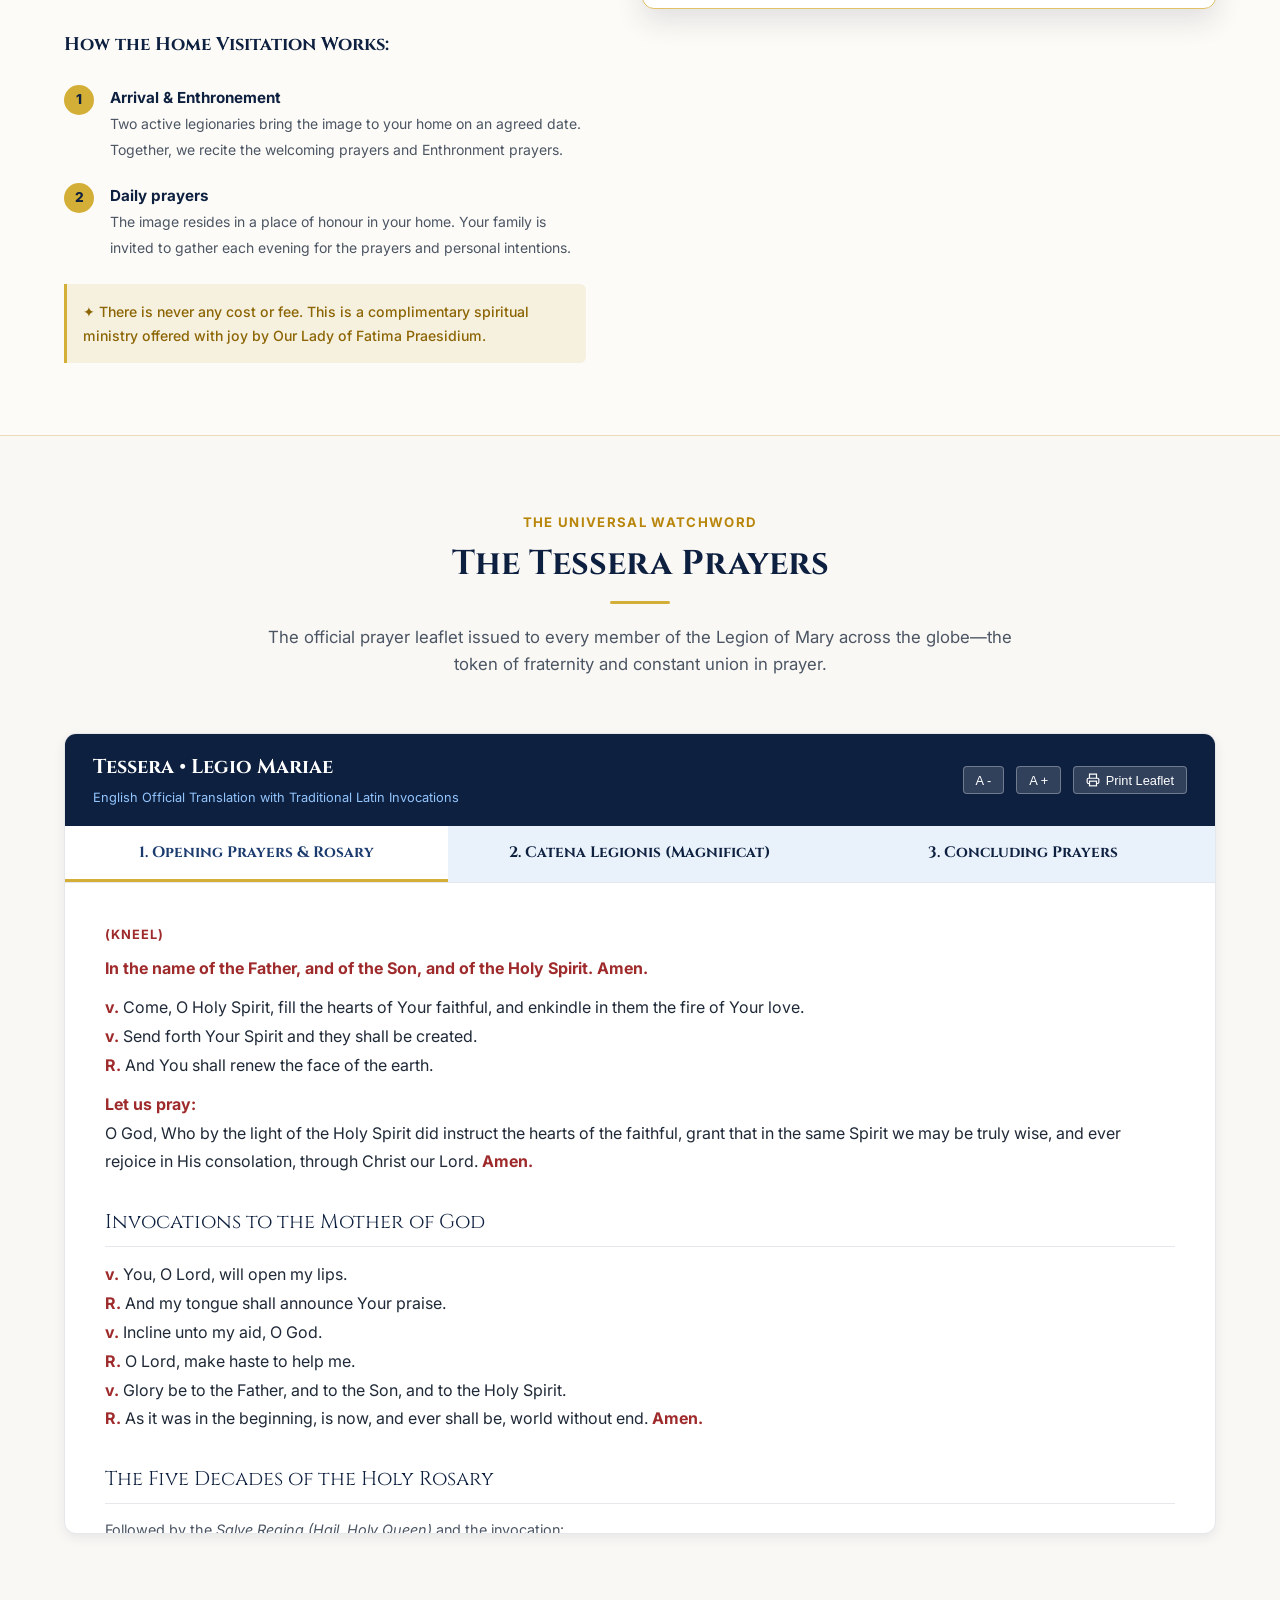
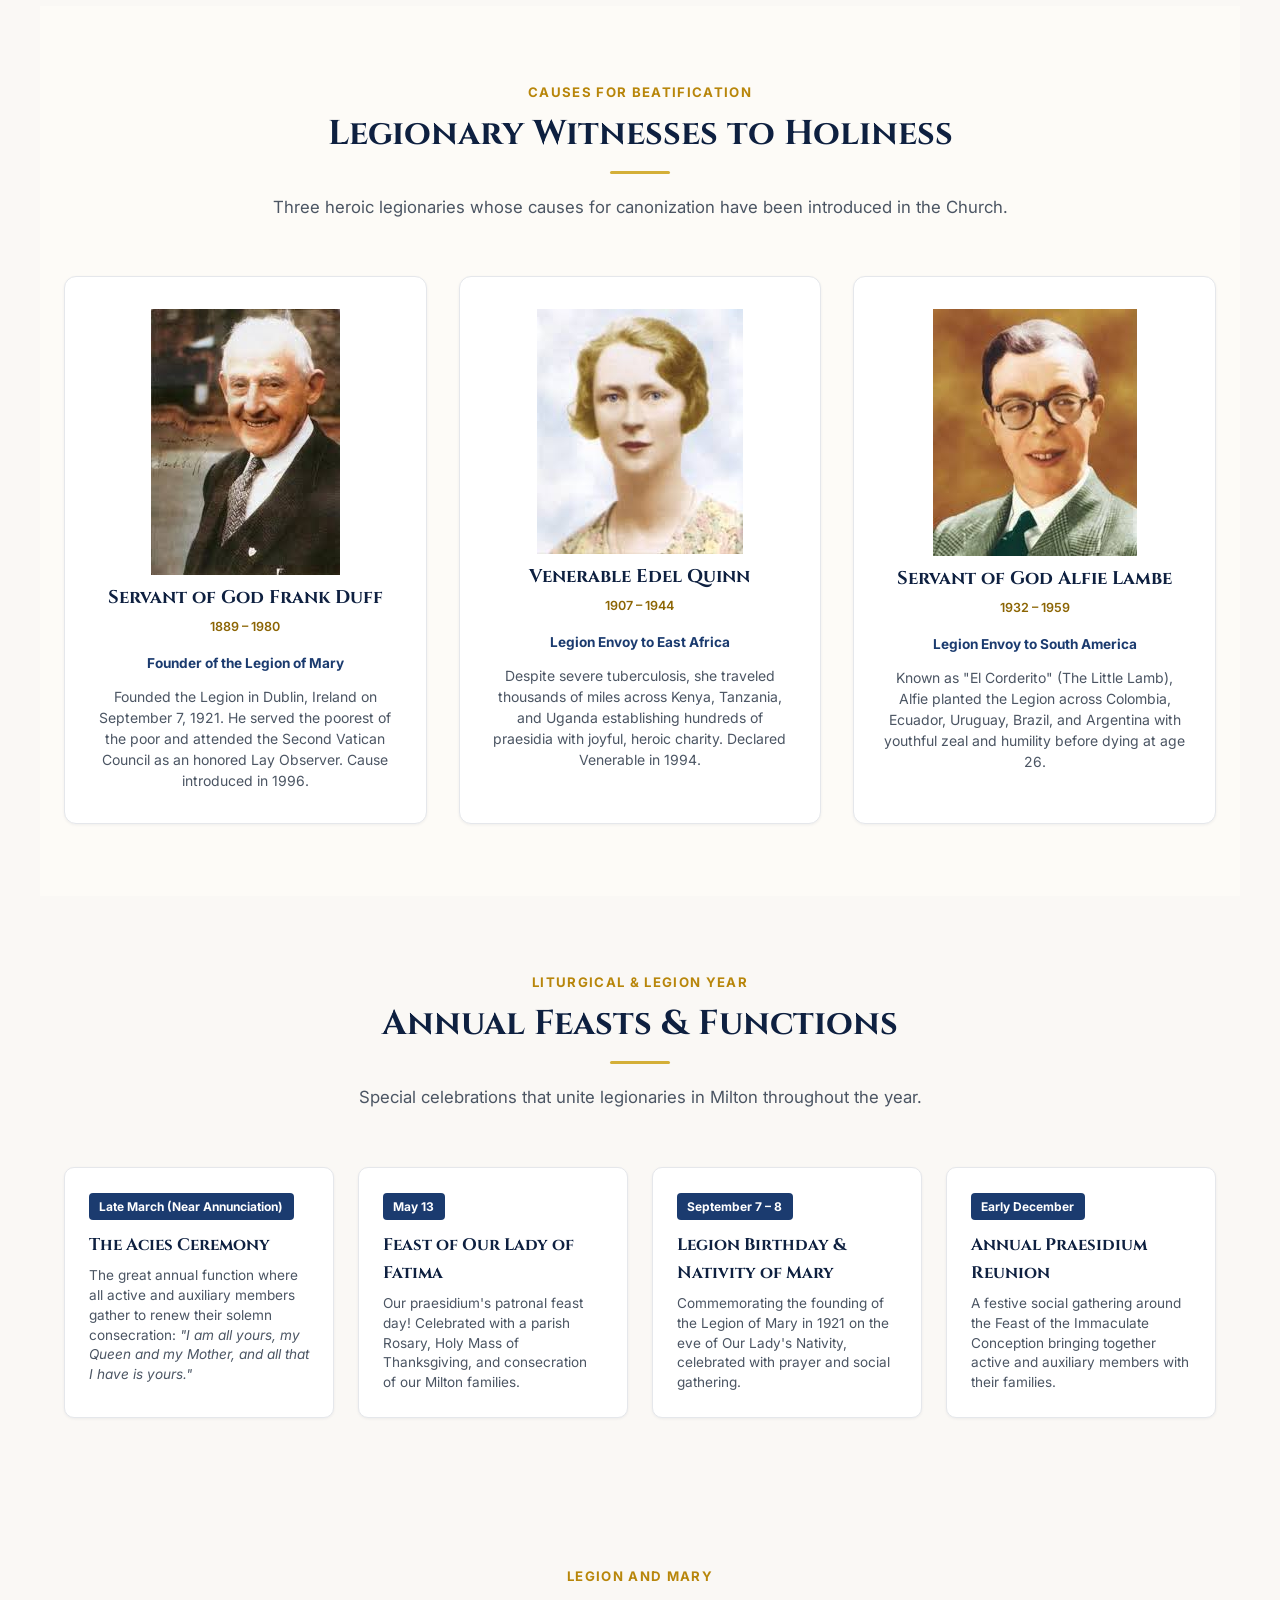
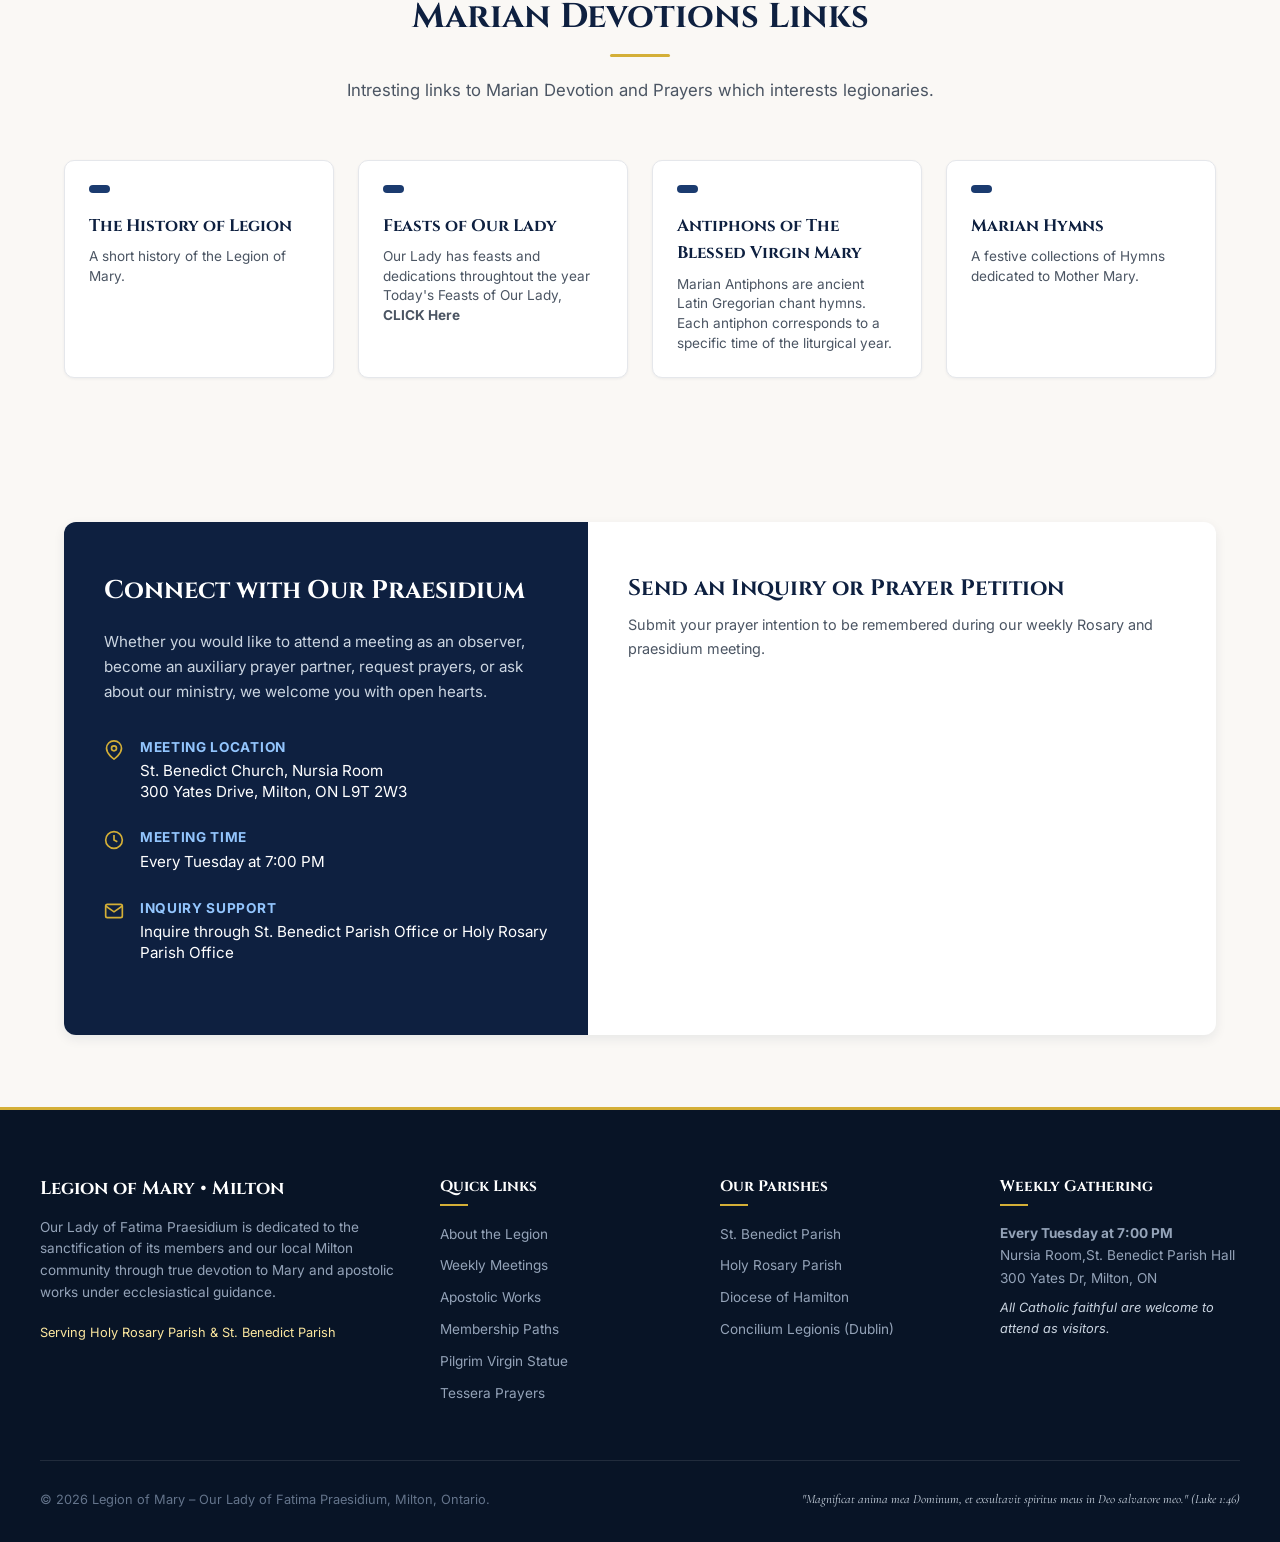
==== commit 0a2b9b8b: "Update print statement from 'Hello' to 'Goodbye'" ====
--- a/index.html
+++ b/index.html
@@ -1086,7 +1086,7 @@
         <span class="event-date-badge"></span>
         <a href="feasts.html" target="_blank"><h4>Feasts of Our Lady </h4></a>
         <p>Our Lady has feasts and dedications throughtout the year</p>
-		  <a href="feasts.html" target="_blank"><h2>Today's Feasts of Our Lady, CLICK Here </h2></a>
+		  <a href="feasts.html" target="_blank"><p>Today's Feasts of Our Lady, <b>CLICK Here</b></p></a>
       </div>
 
       <div class="event-card">
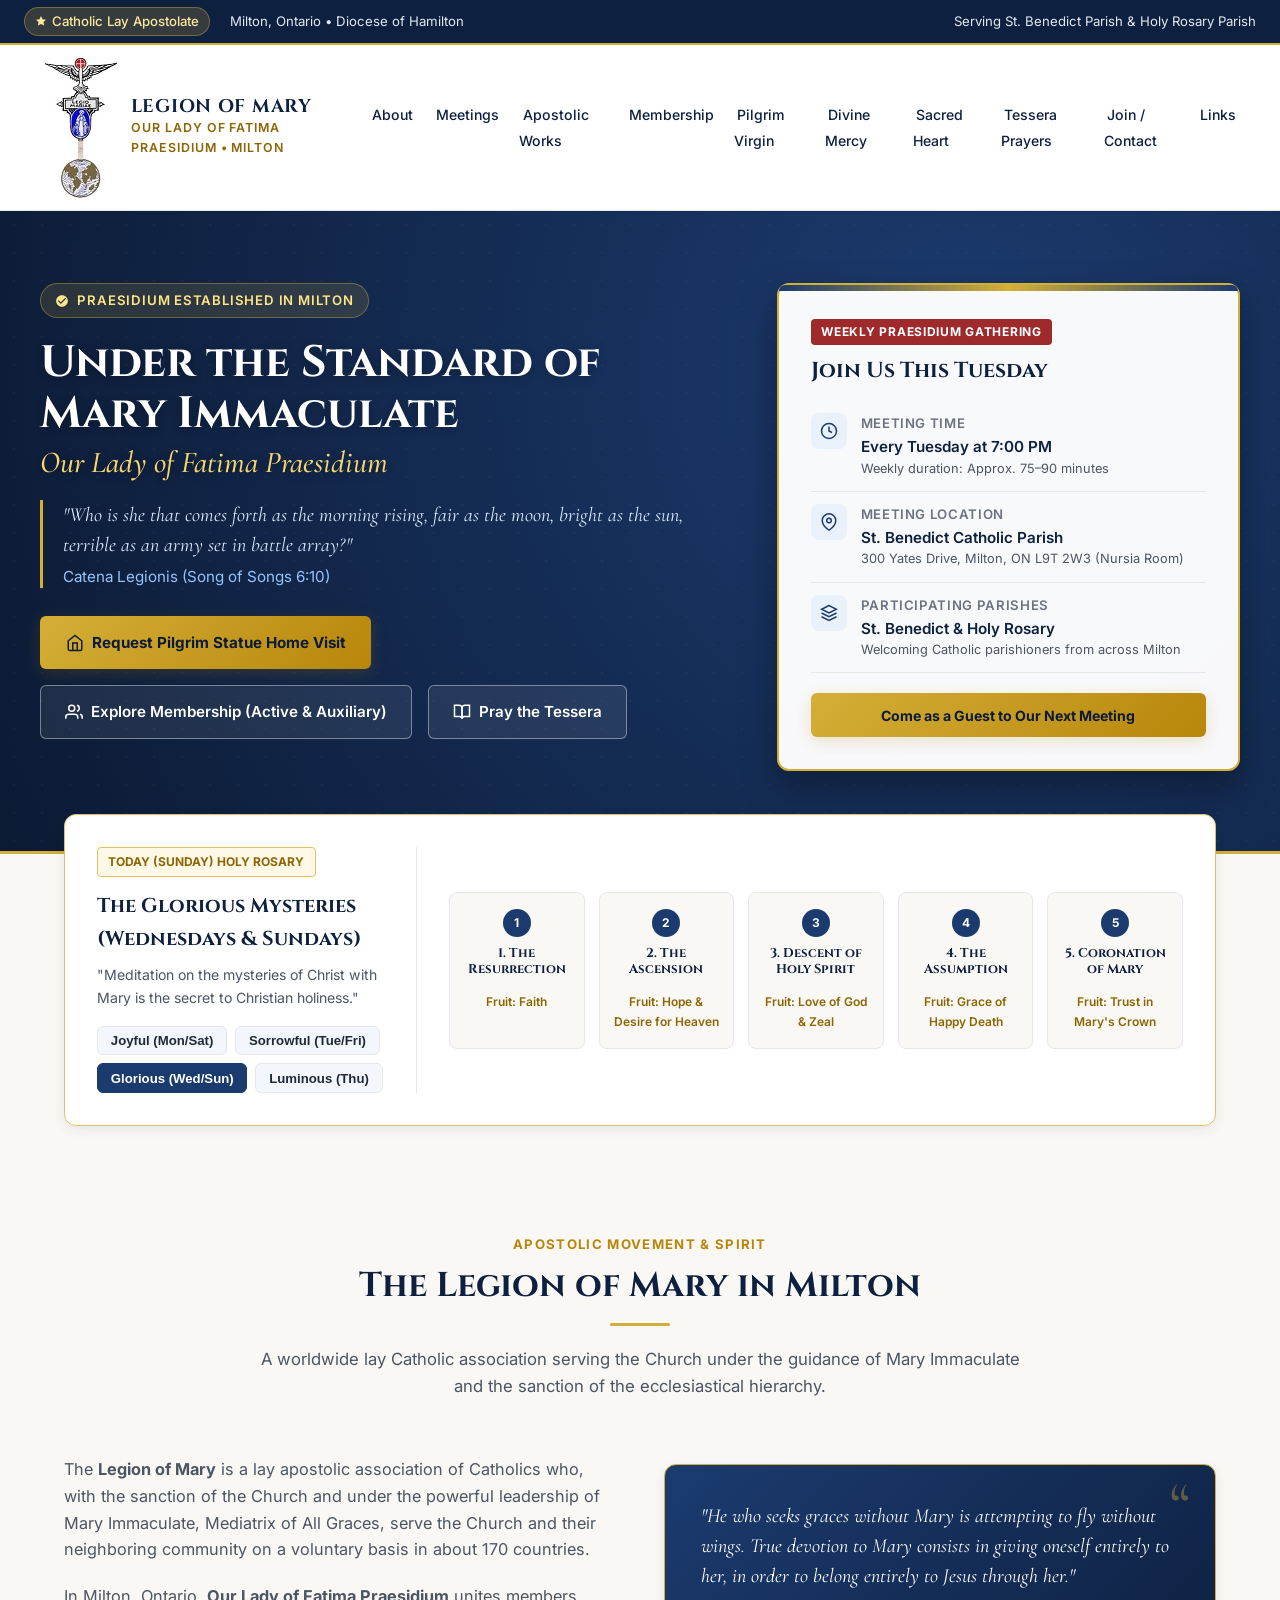
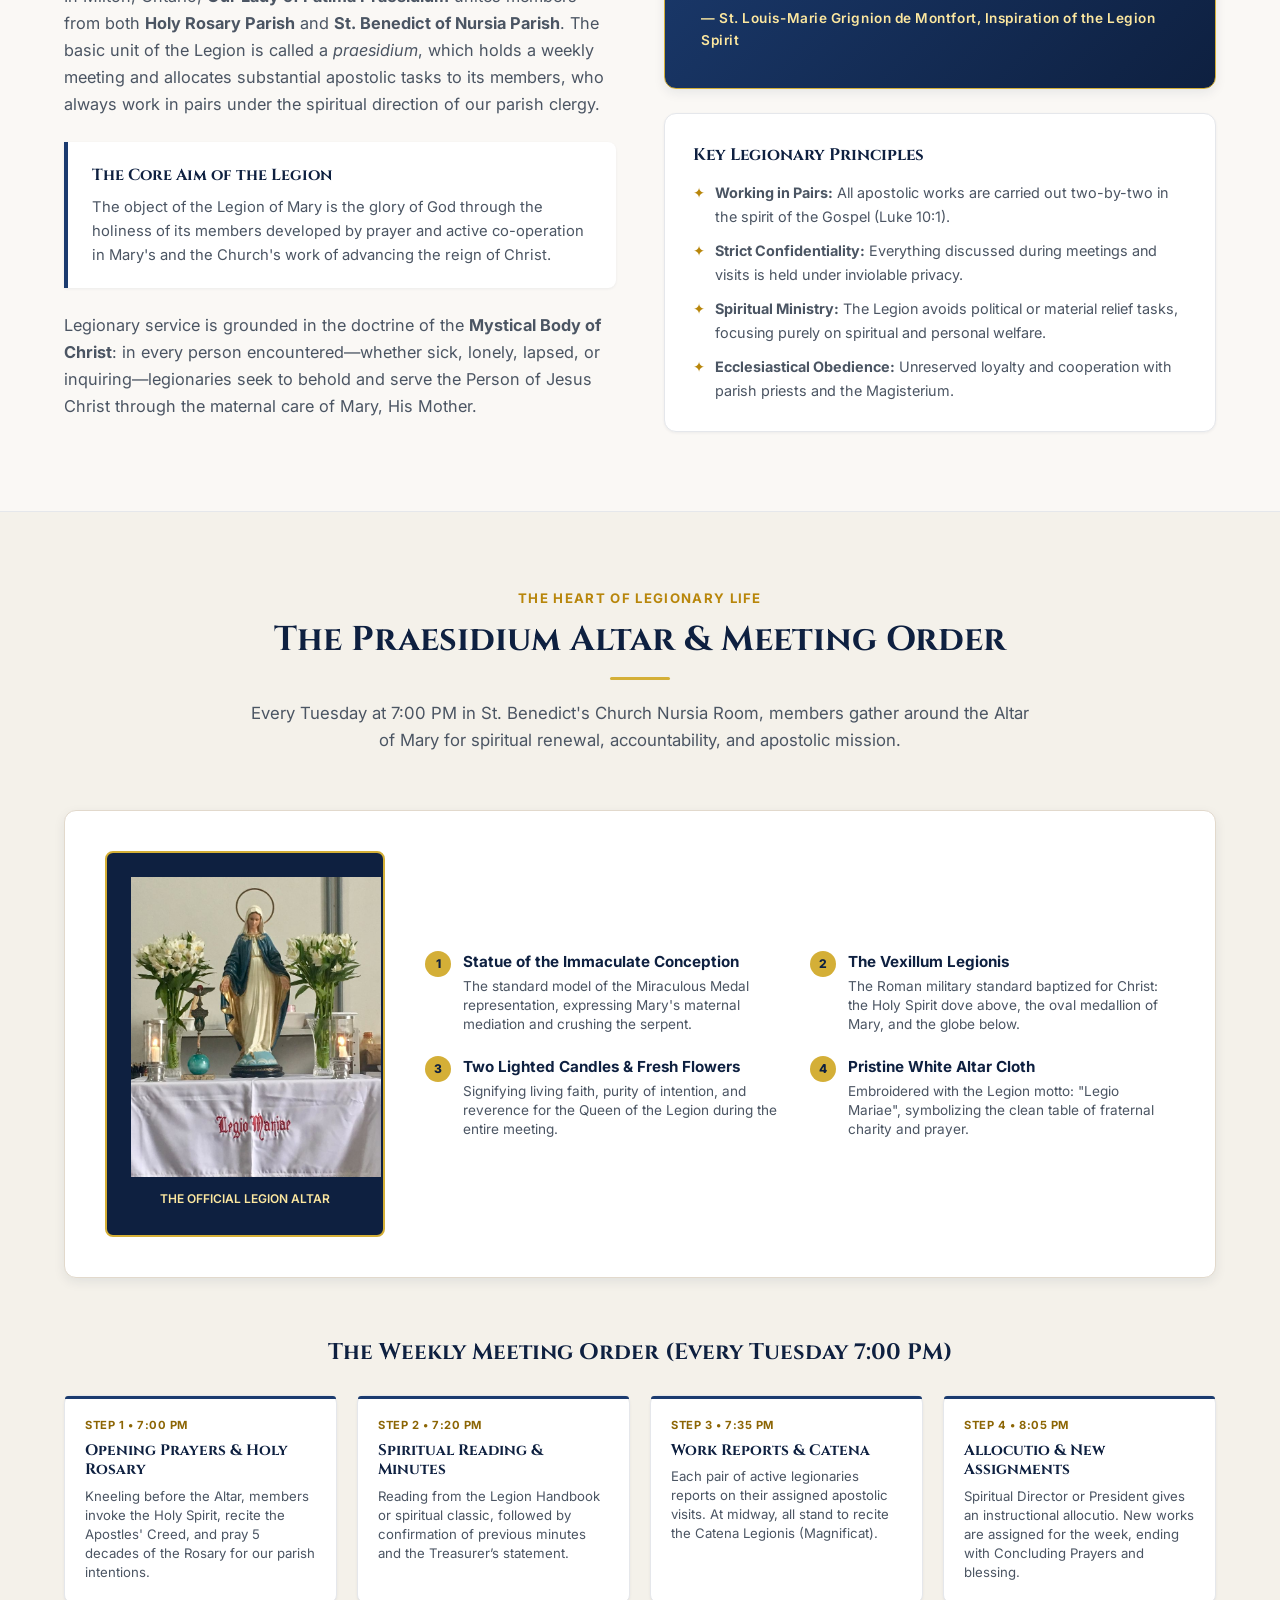
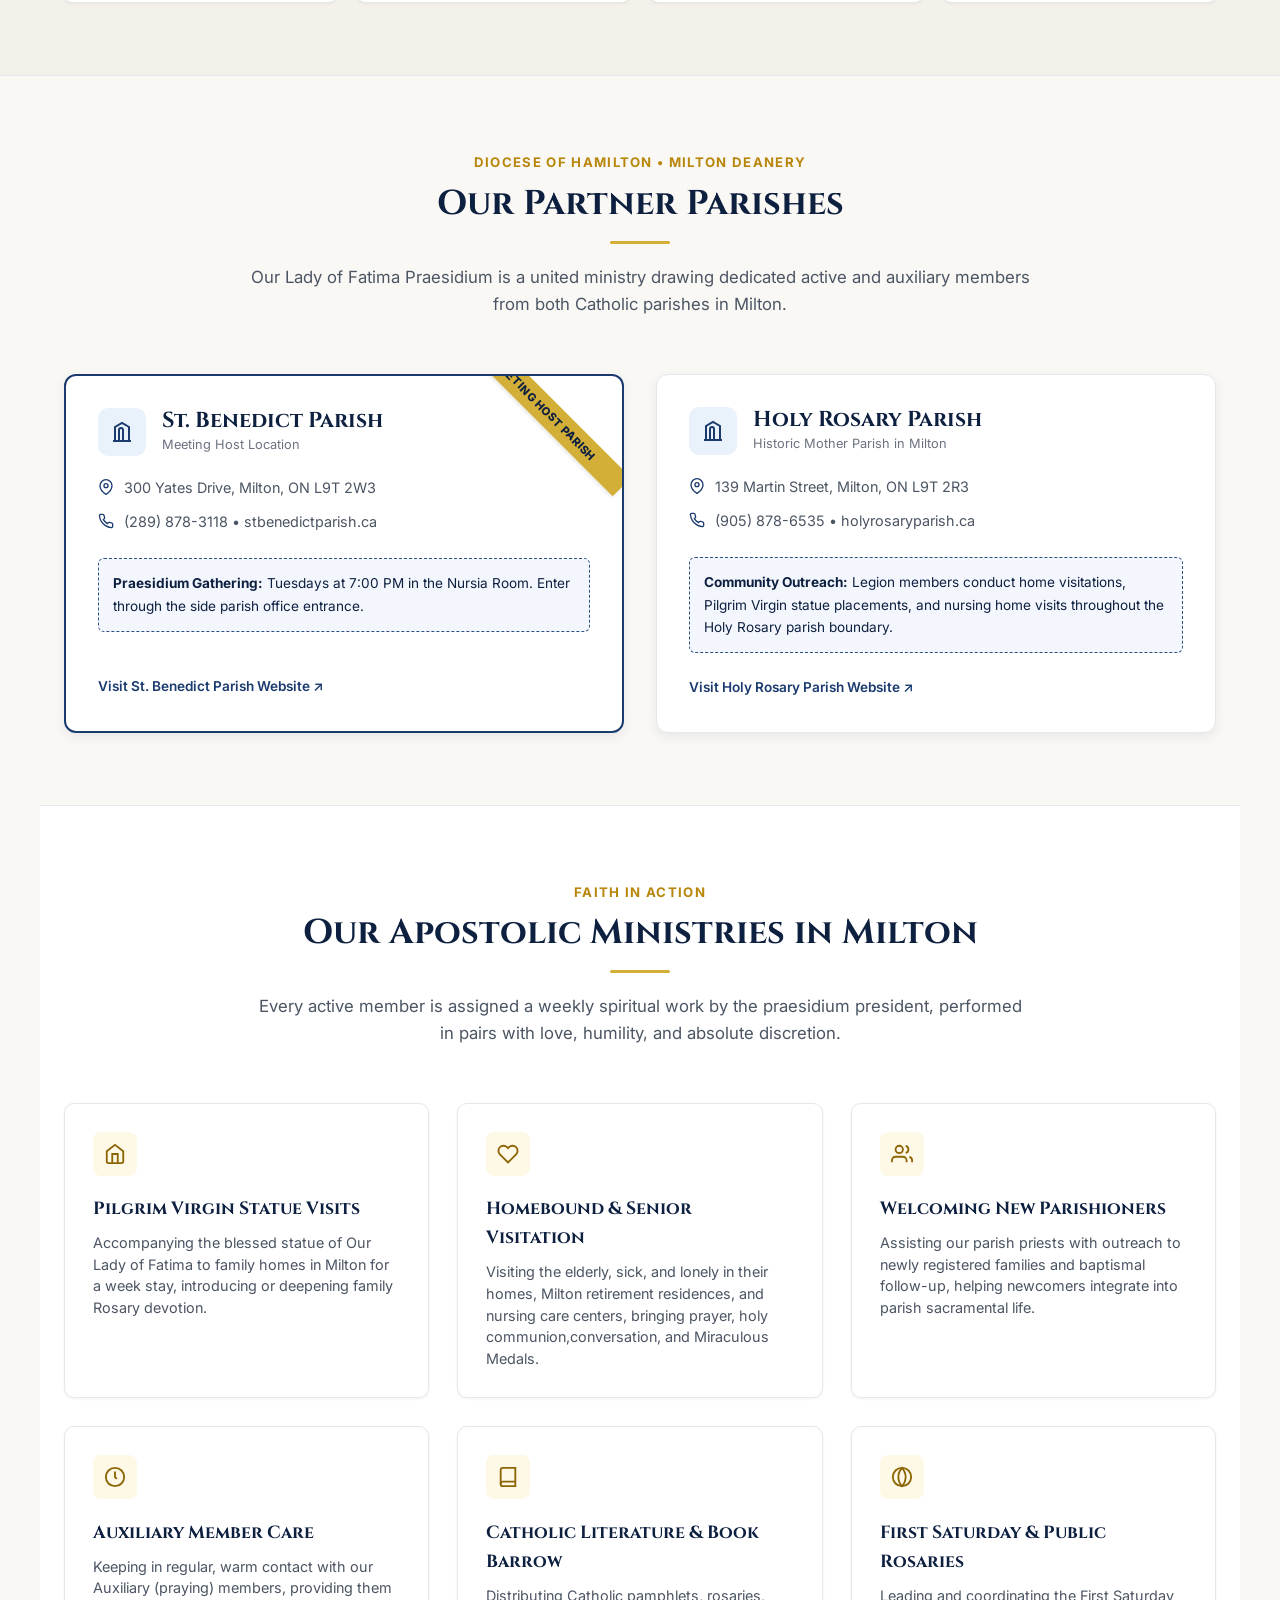
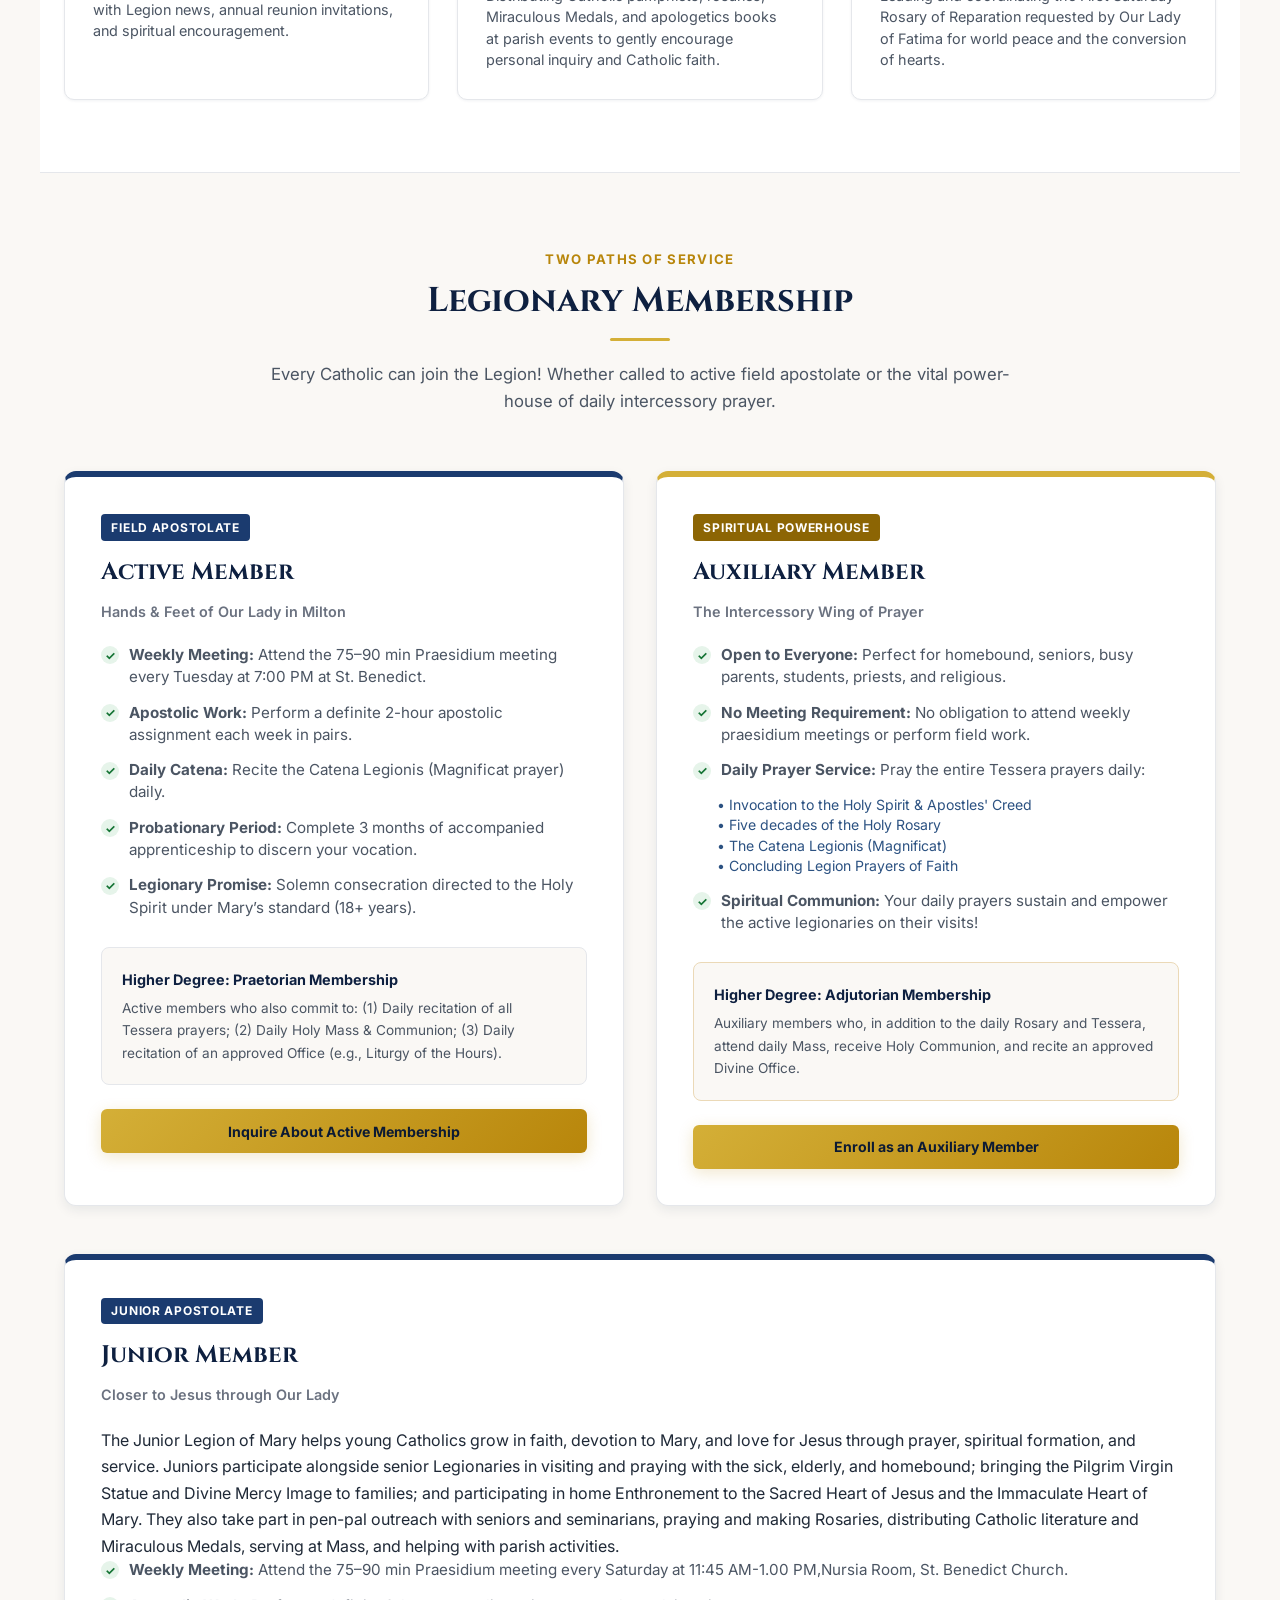
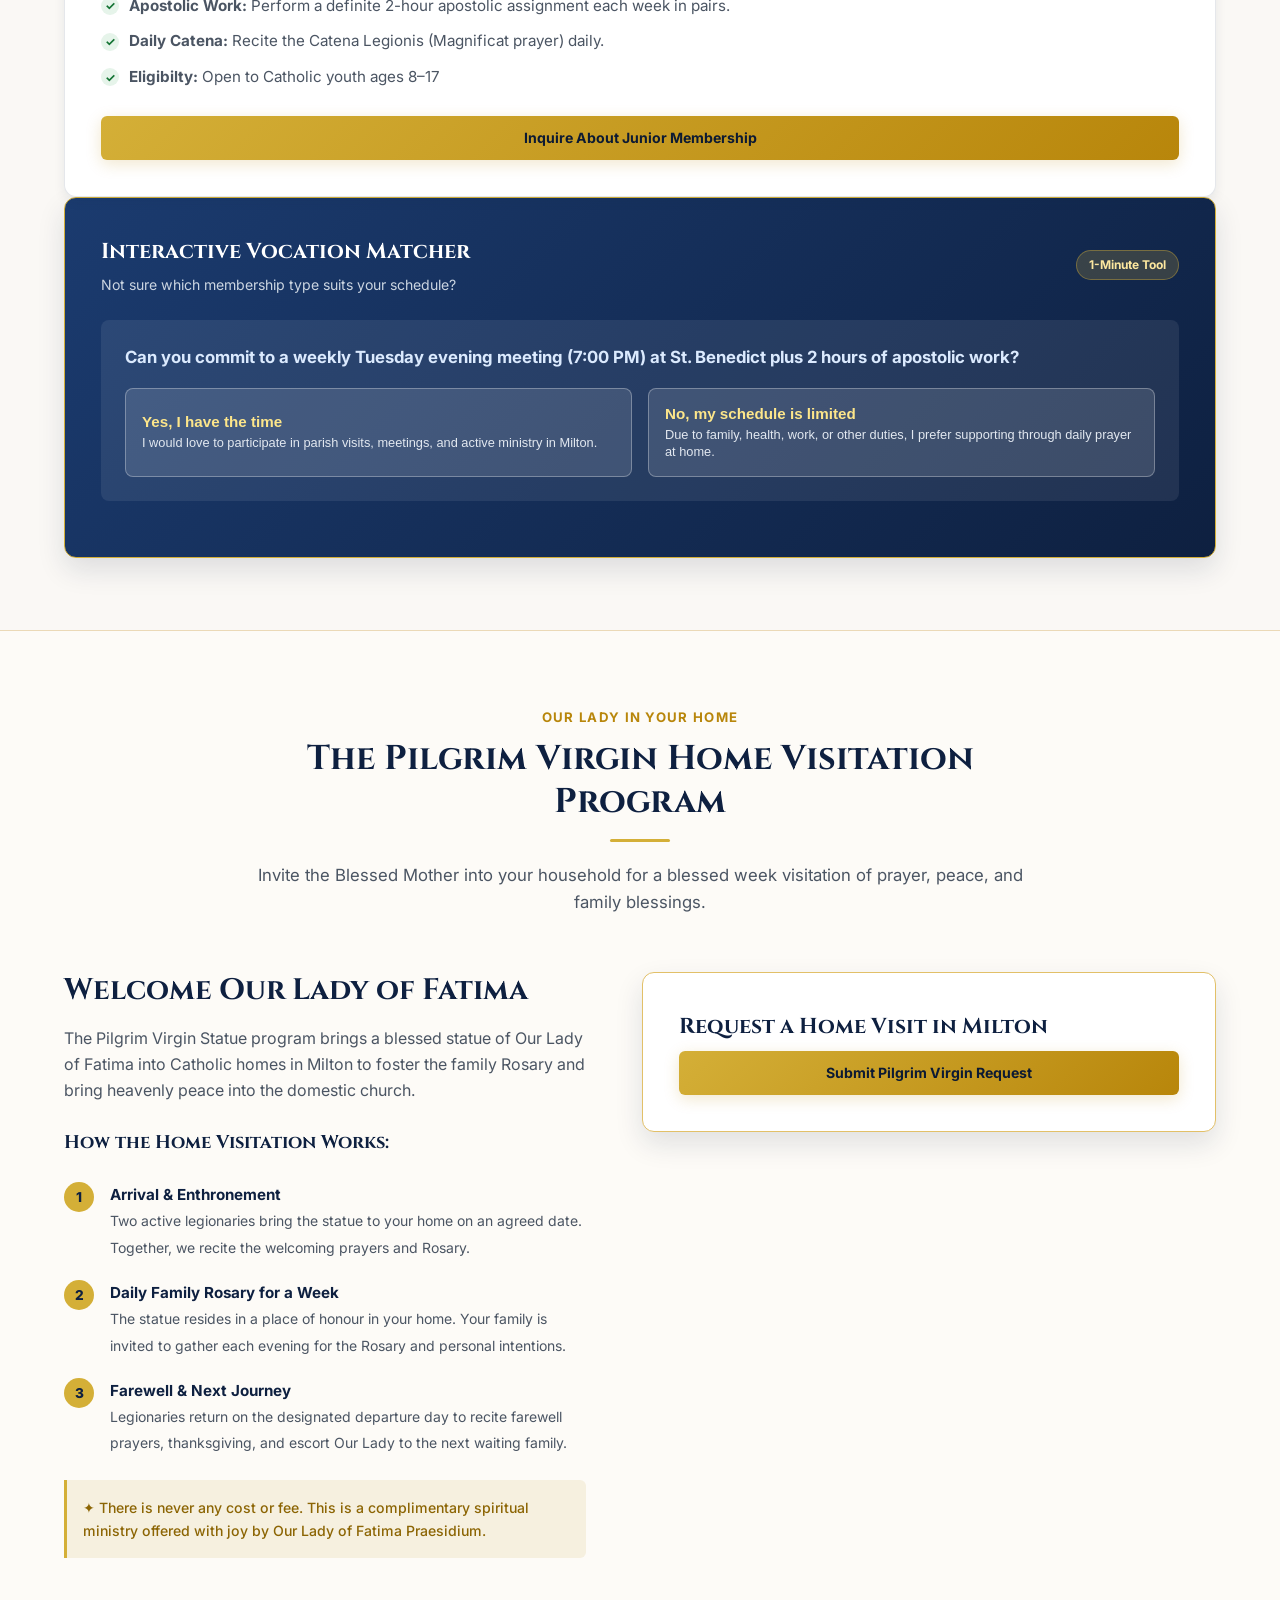
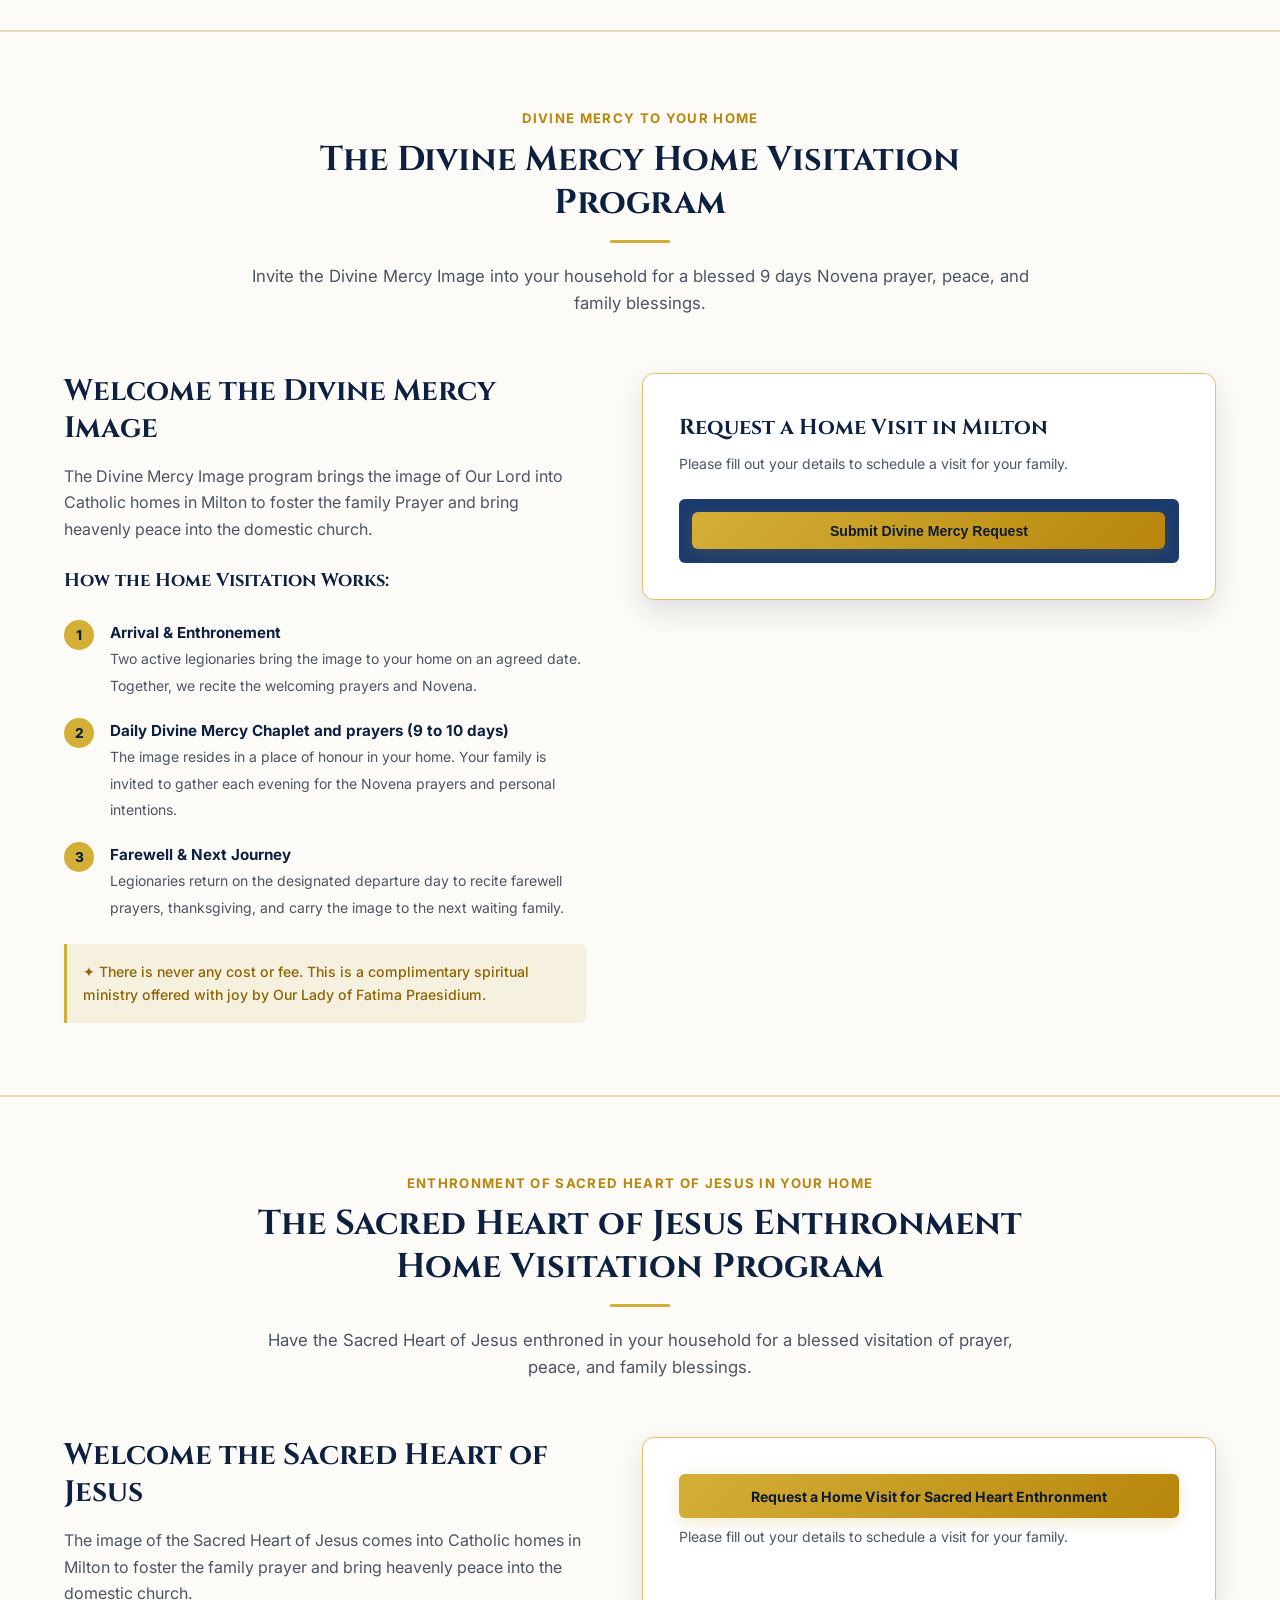
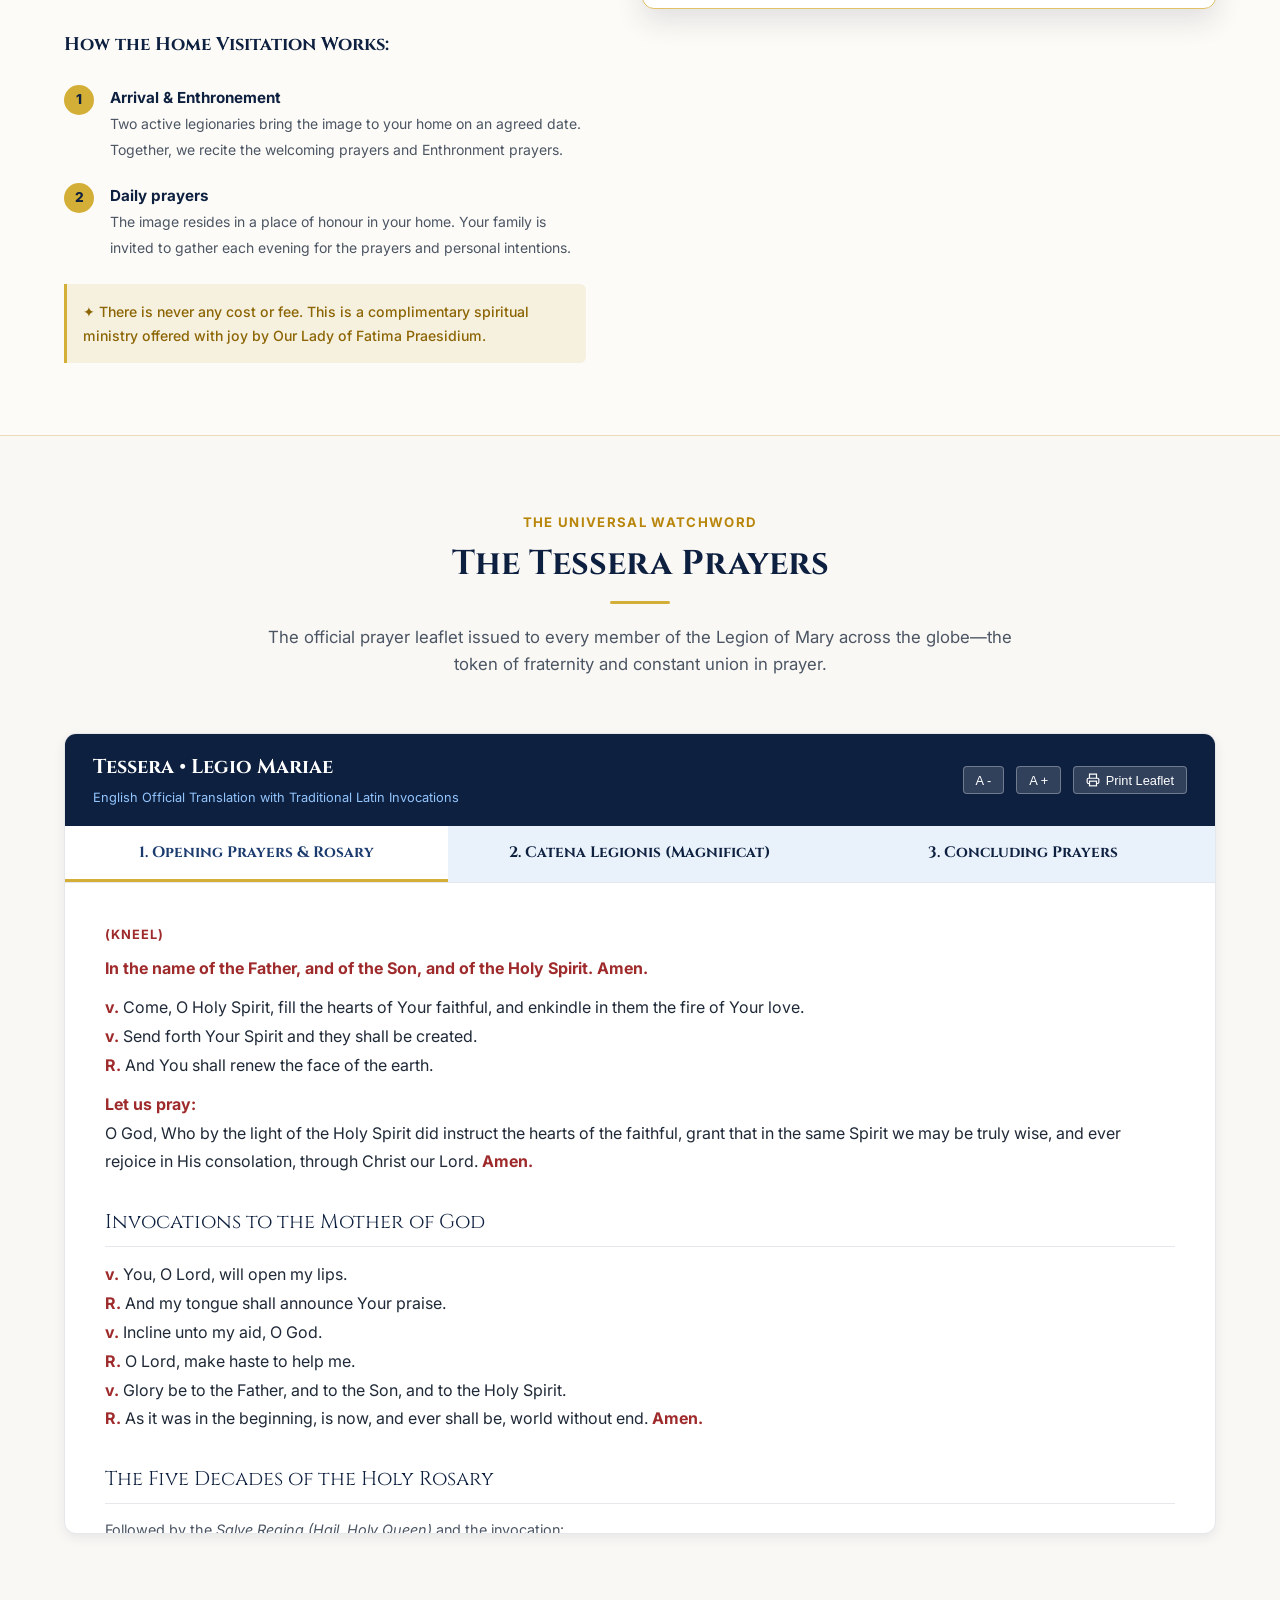
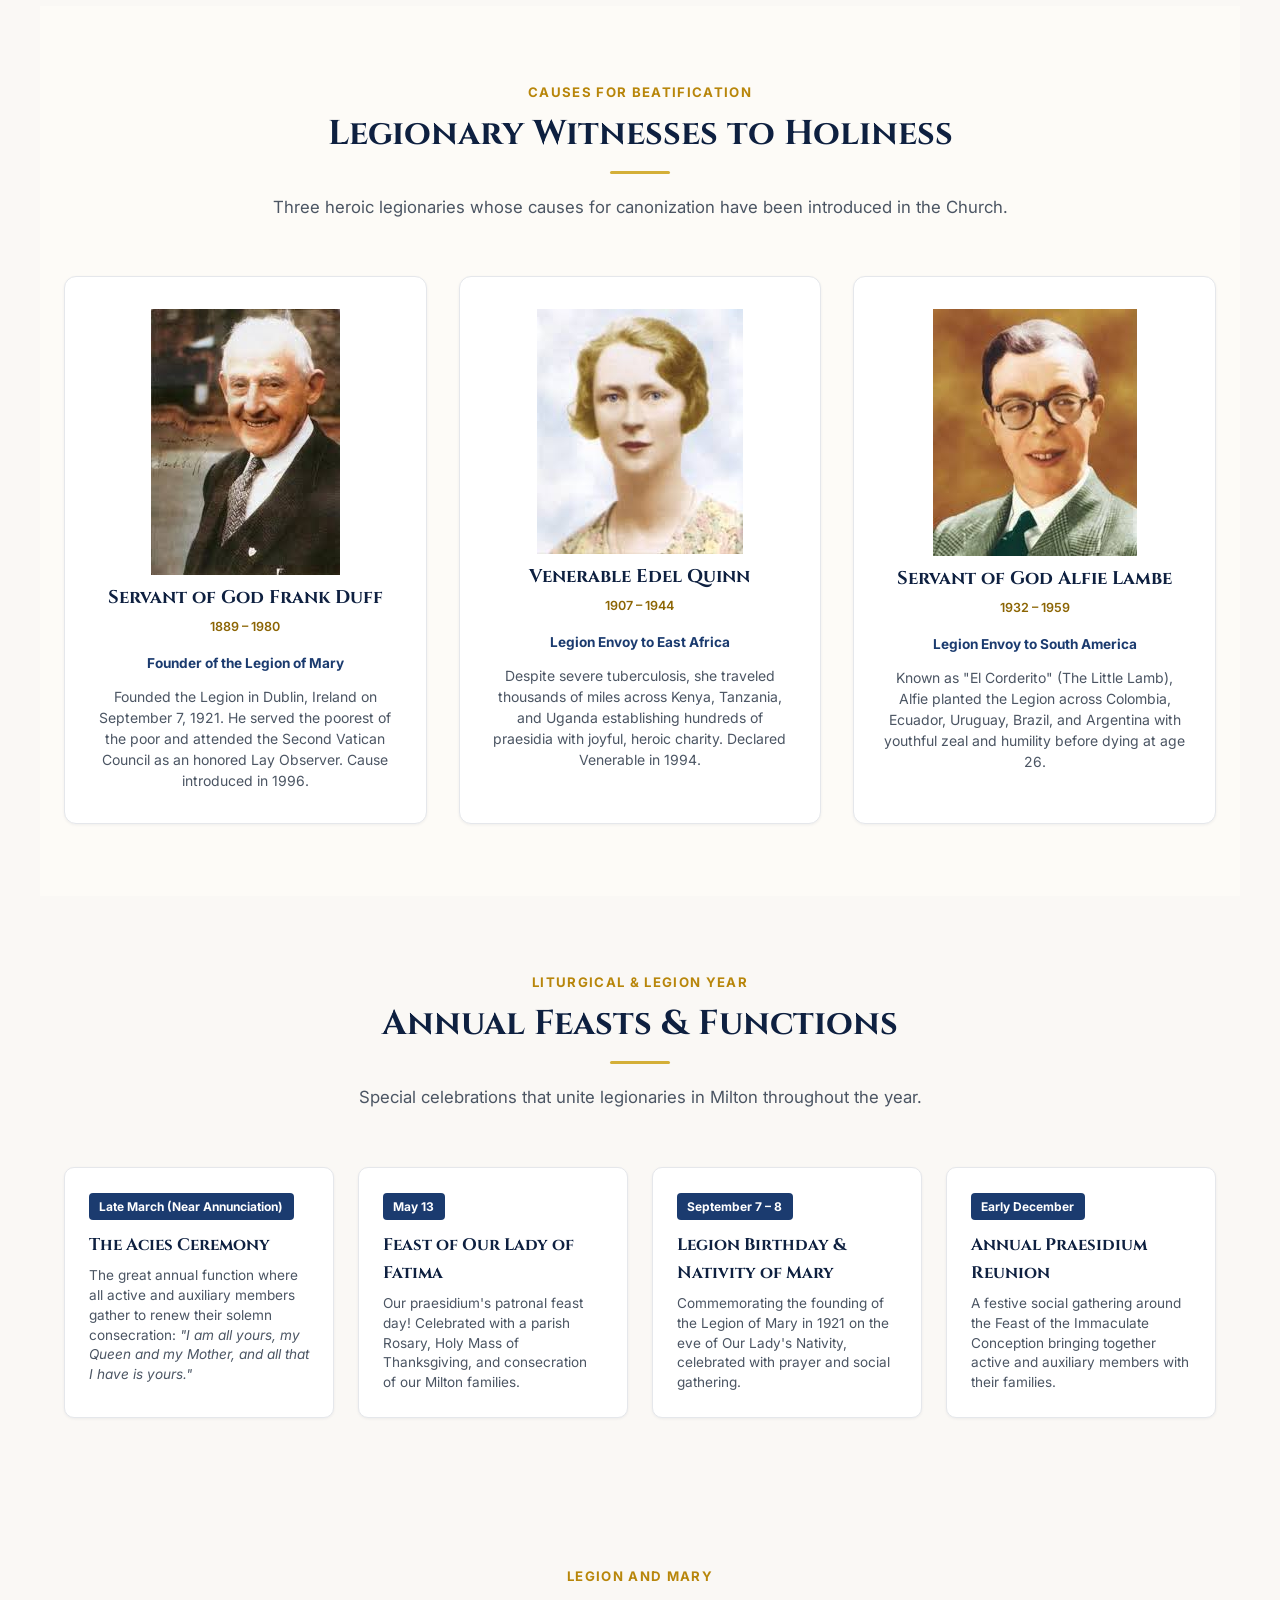
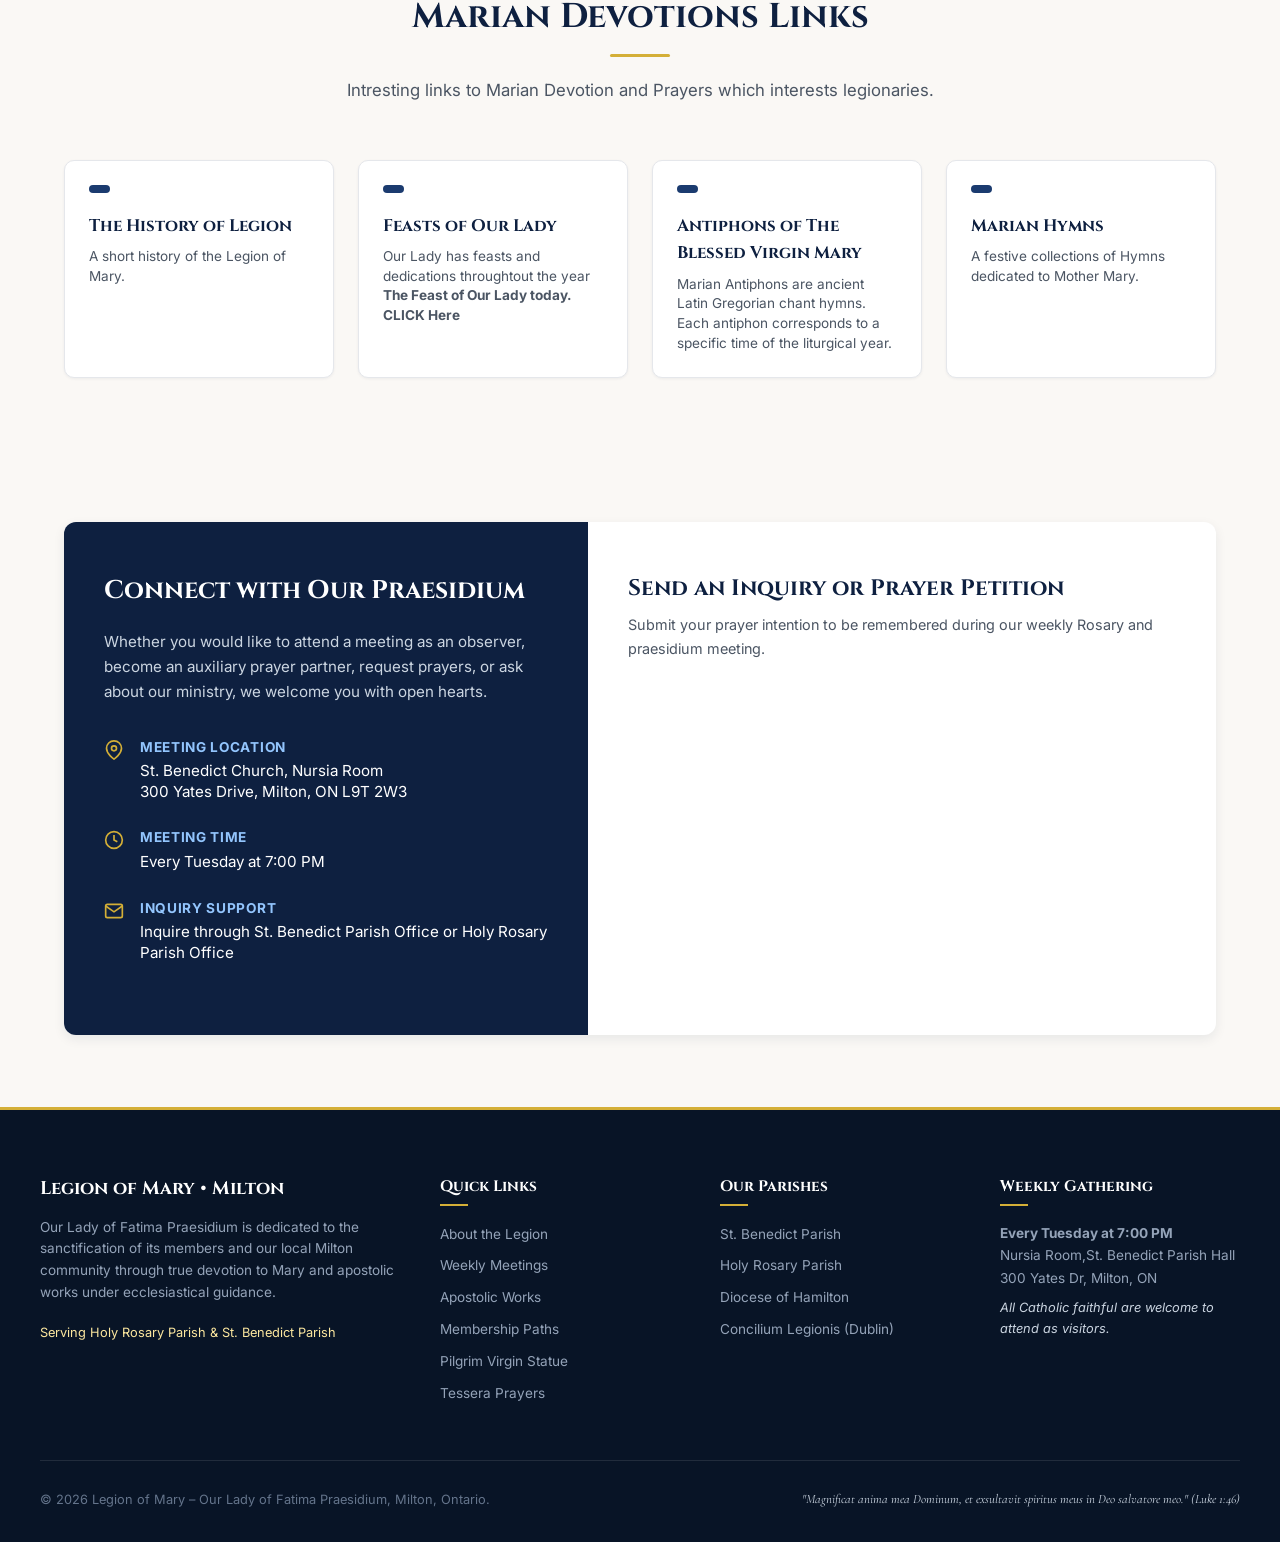
==== commit 09113823: "Update print statement from 'Hello' to 'Goodbye'" ====
--- a/index.html
+++ b/index.html
@@ -1086,7 +1086,7 @@
         <span class="event-date-badge"></span>
         <a href="feasts.html" target="_blank"><h4>Feasts of Our Lady </h4></a>
         <p>Our Lady has feasts and dedications throughtout the year</p>
-		  <a href="feasts.html" target="_blank"><p>Today's Feasts of Our Lady, <b>CLICK Here</b></p></a>
+		  <a href="feasts.html" target="_blank"><p><b>The Feast of Our Lady today. CLICK Here</b></p></a>
       </div>
 
       <div class="event-card">
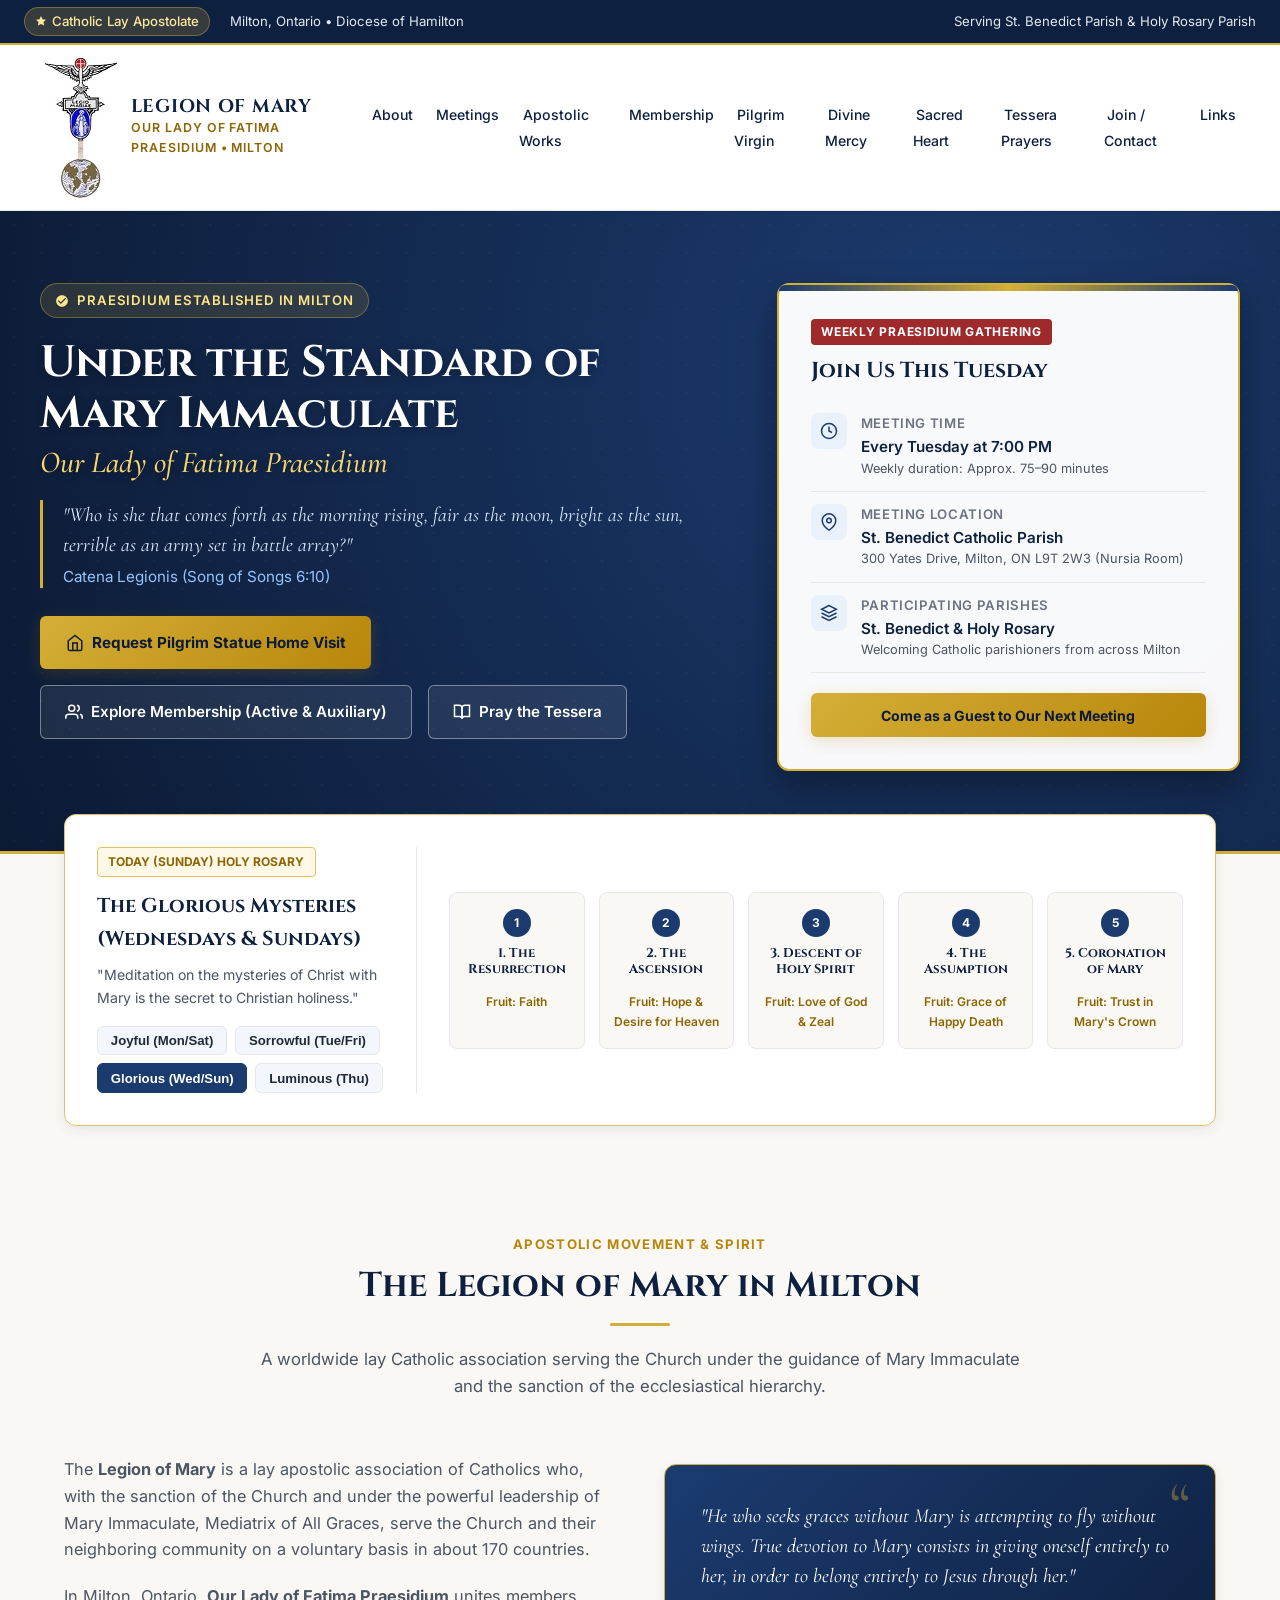
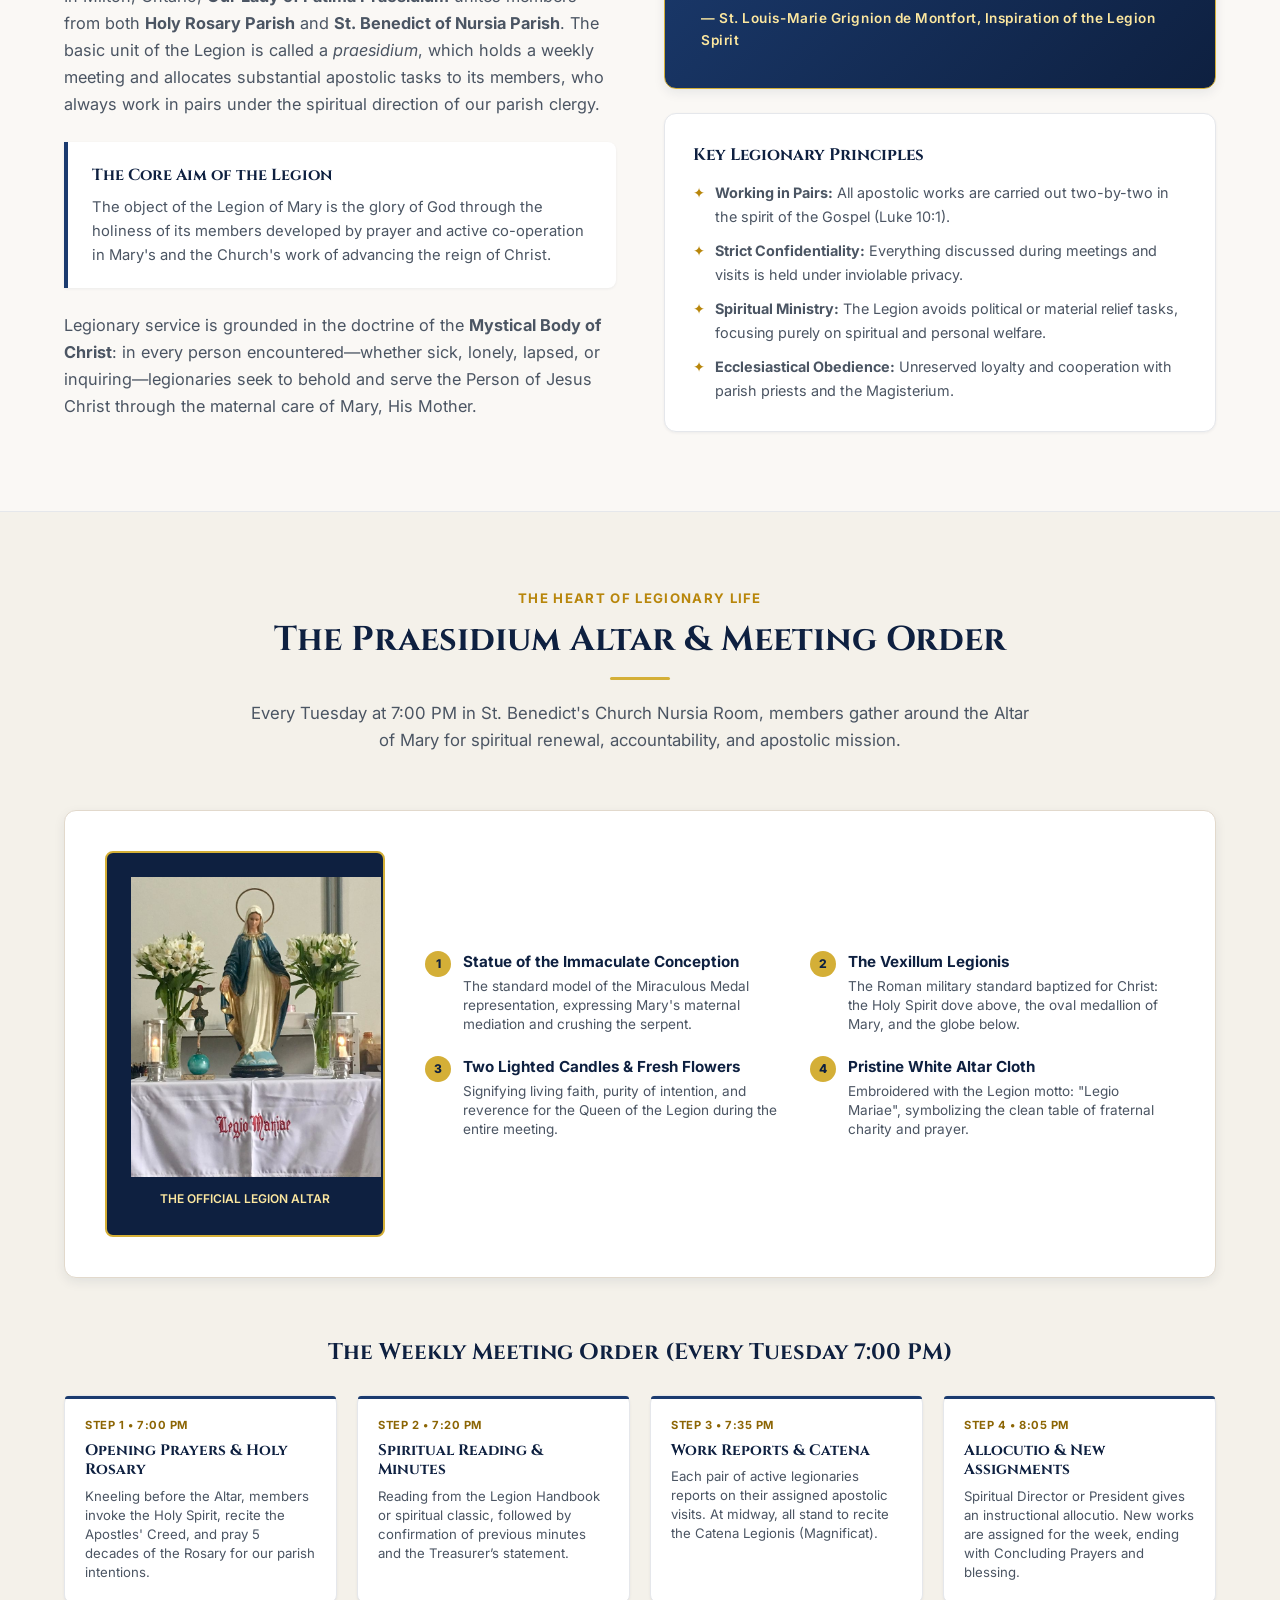
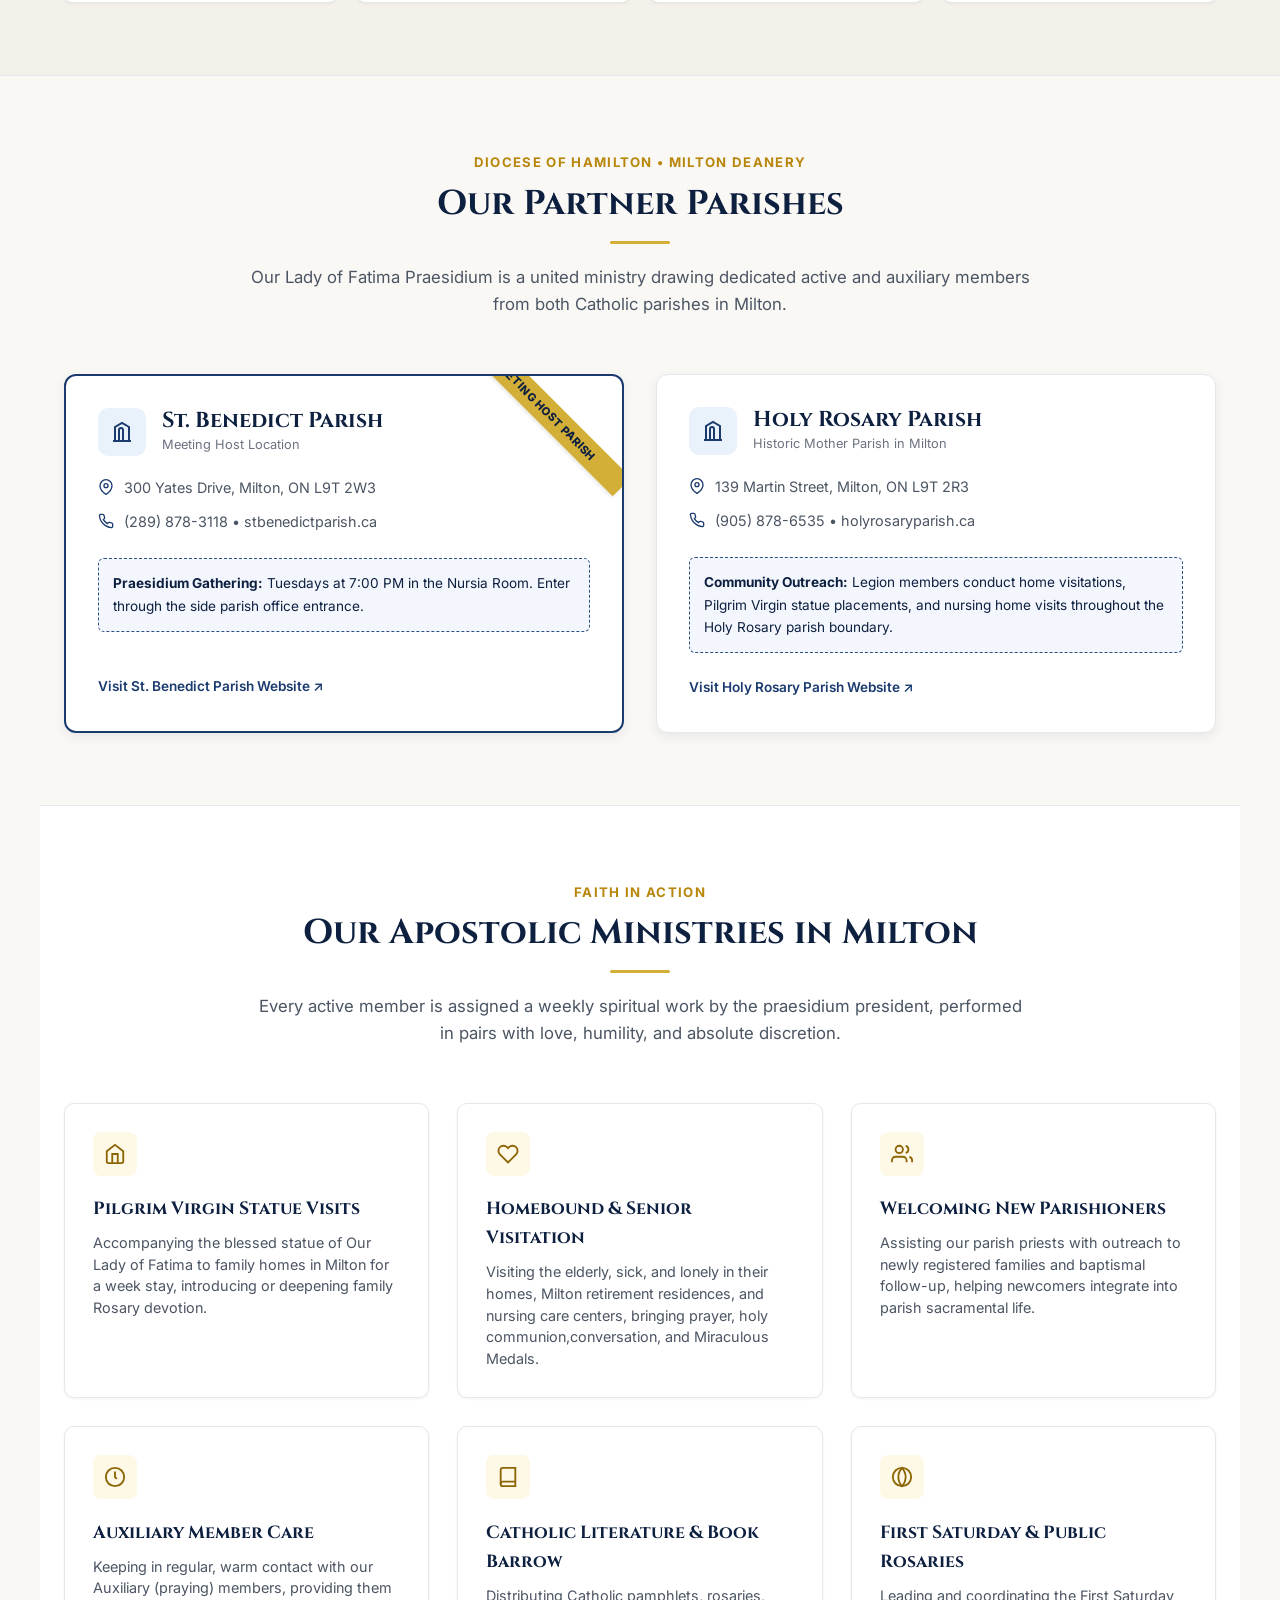
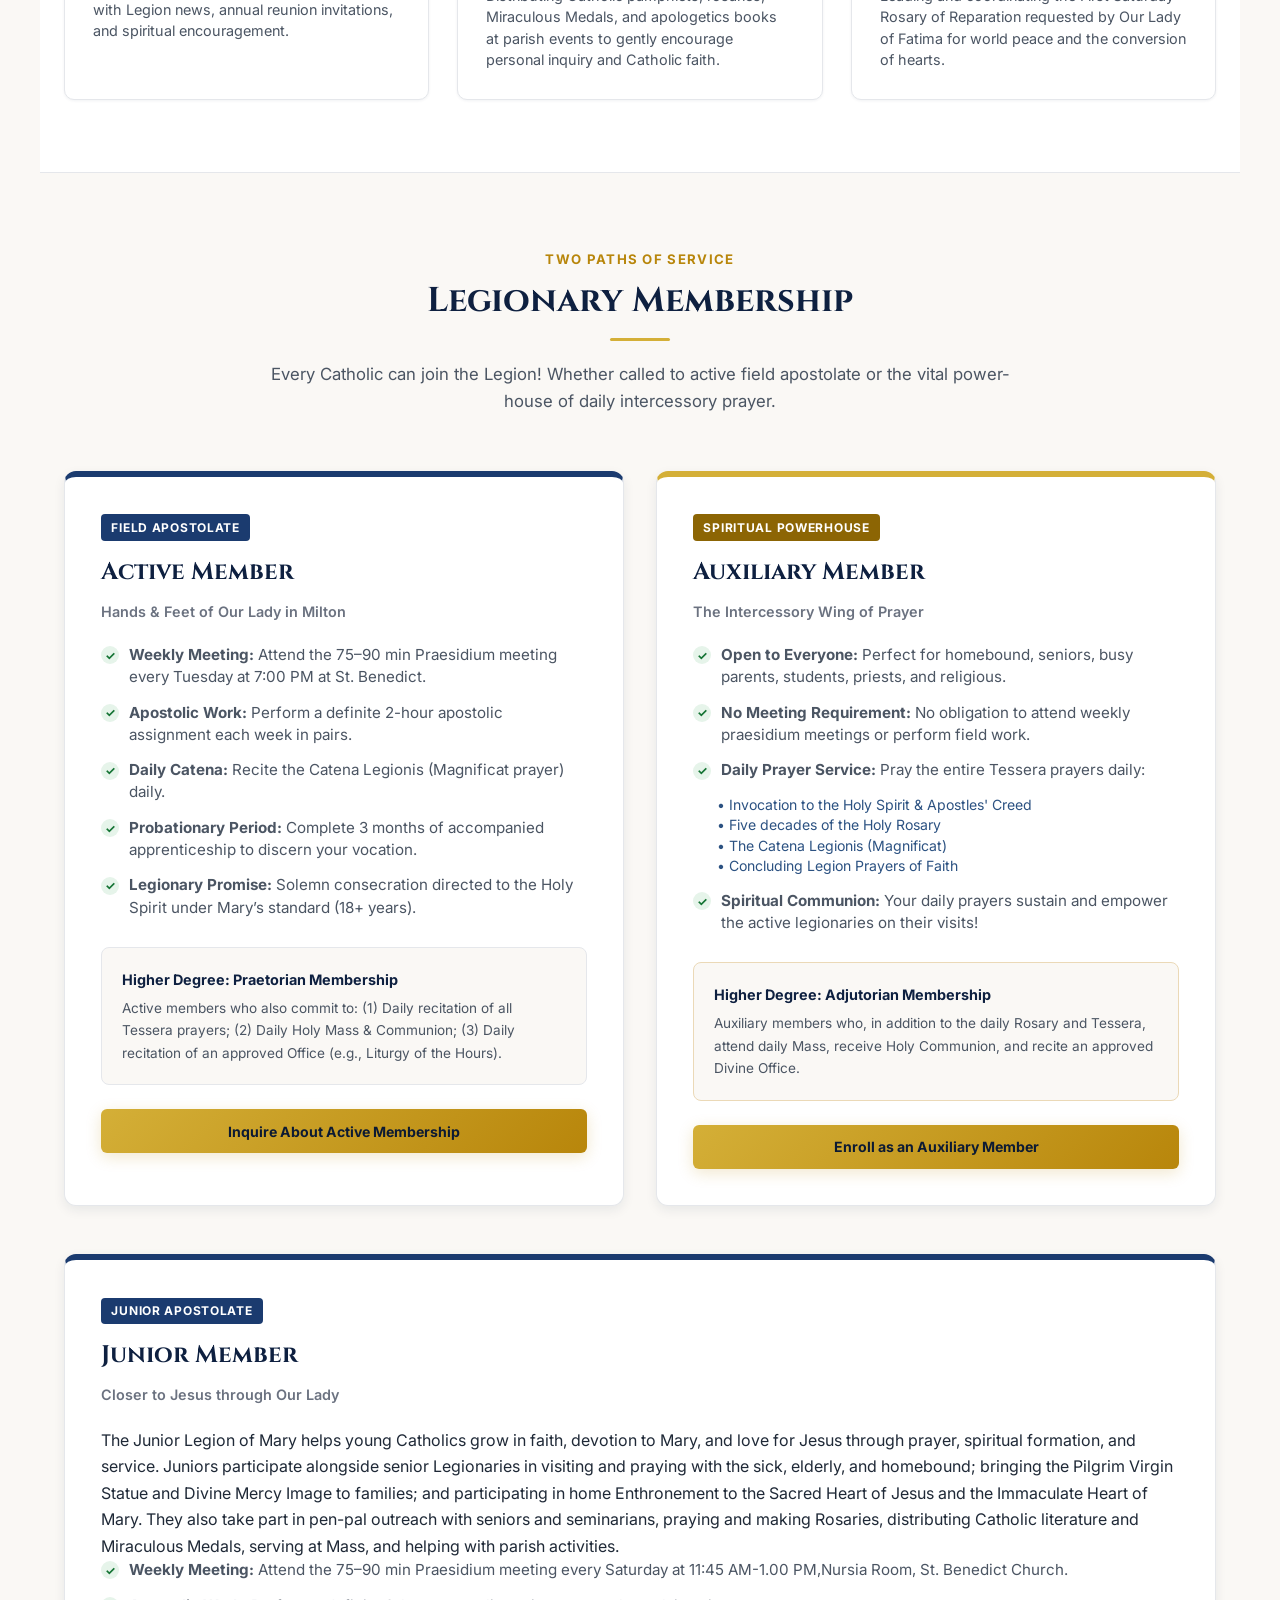
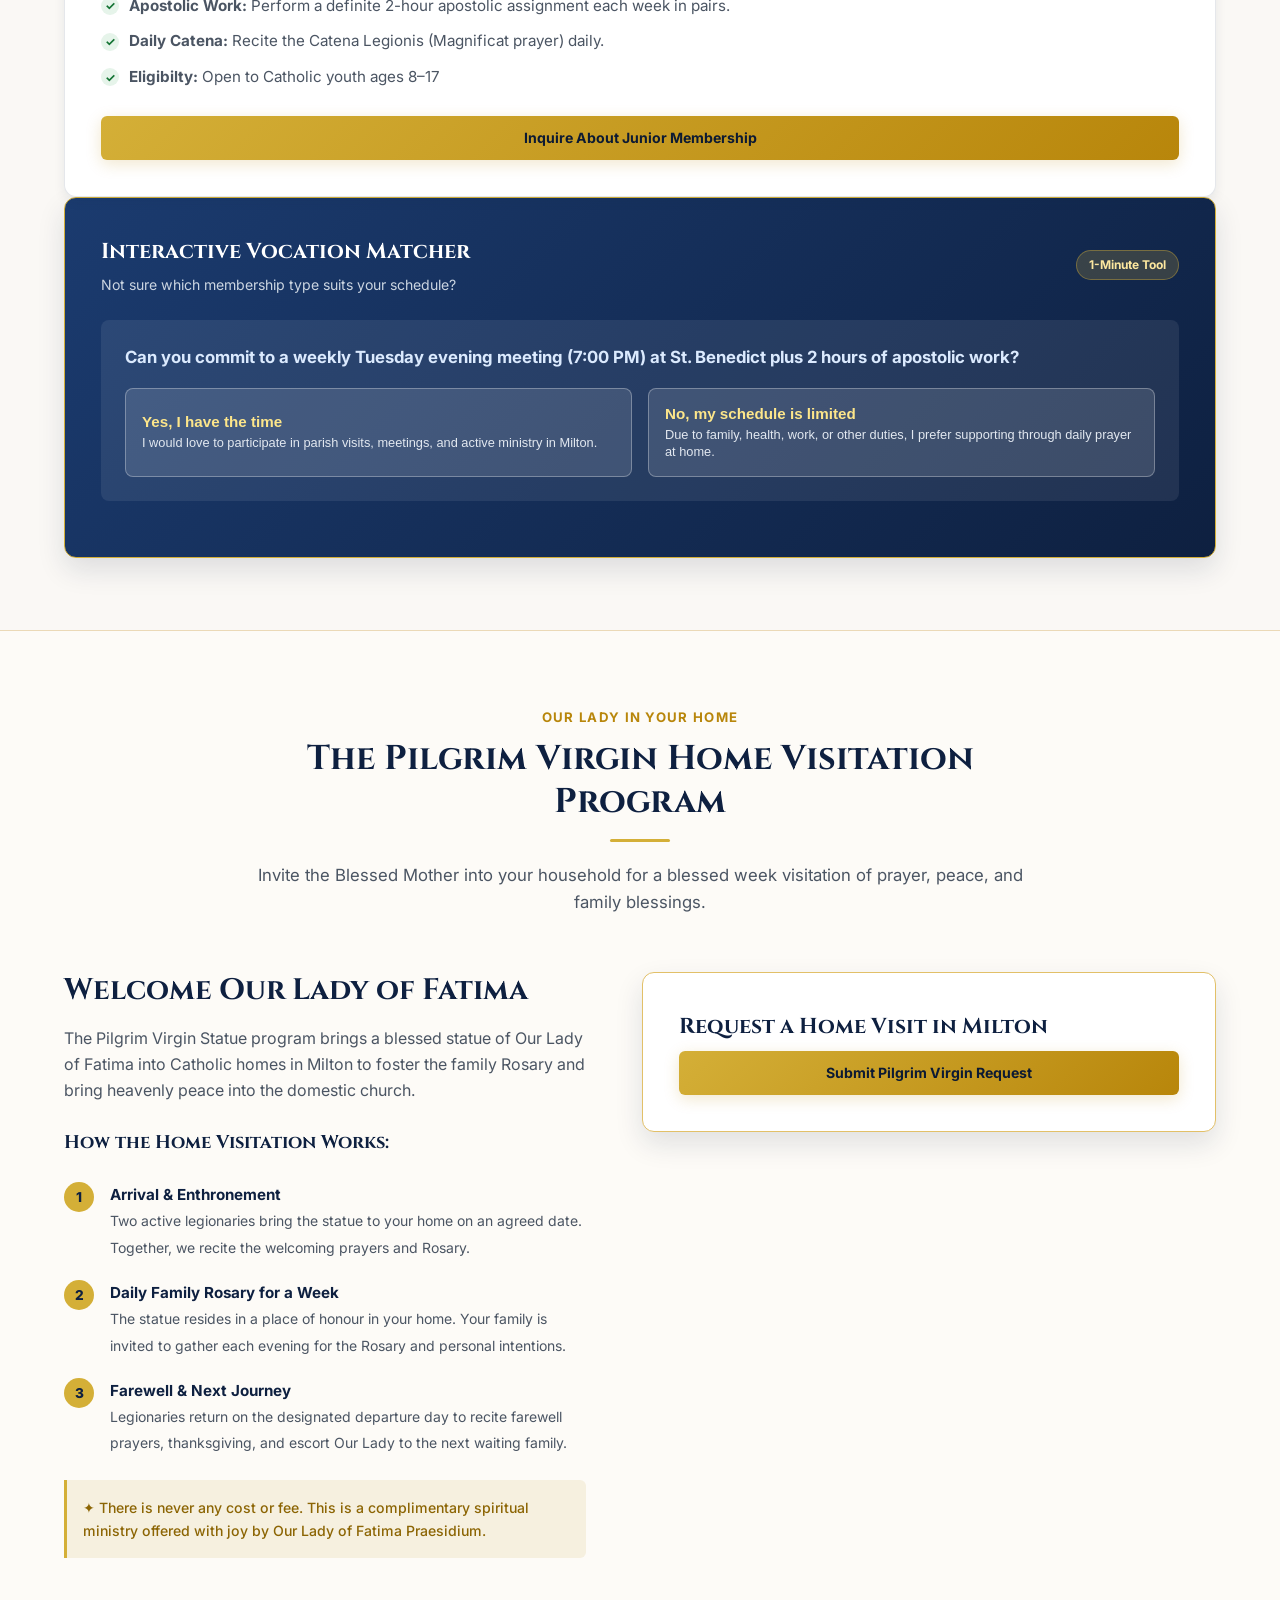
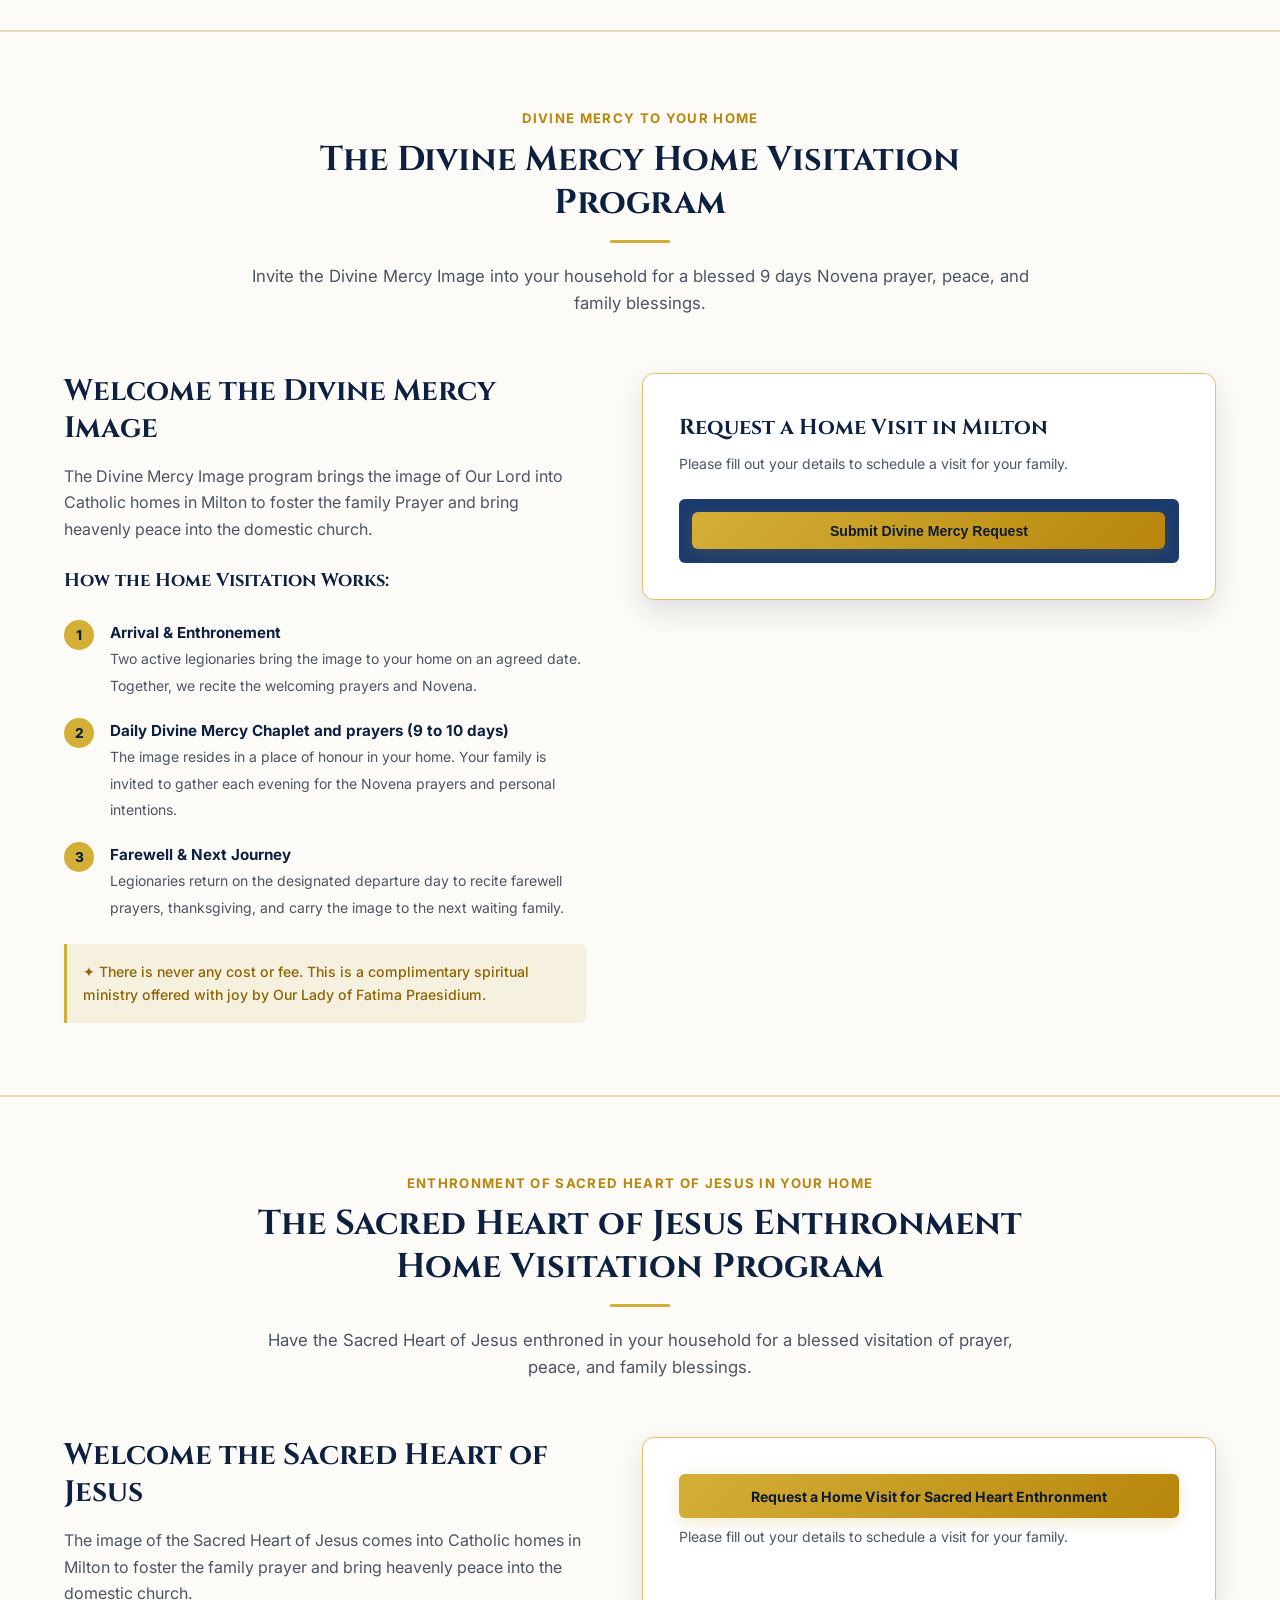
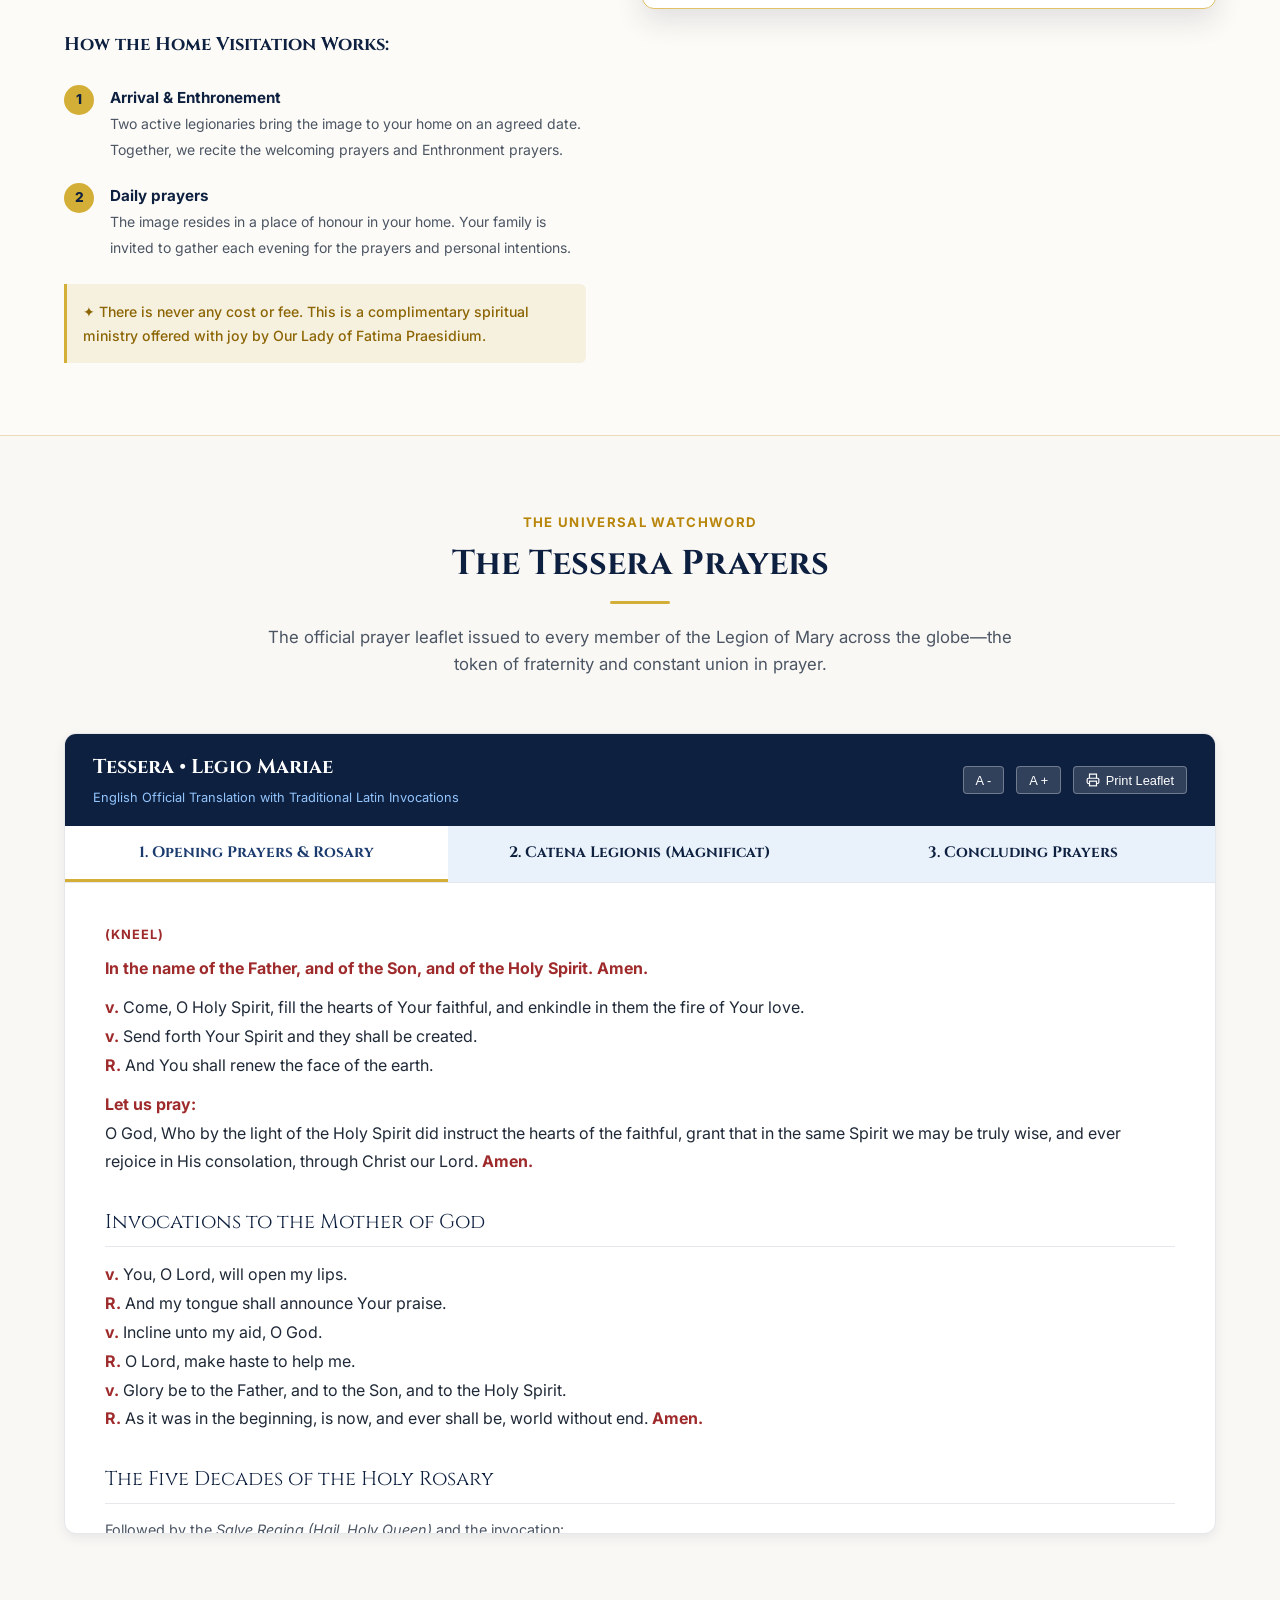
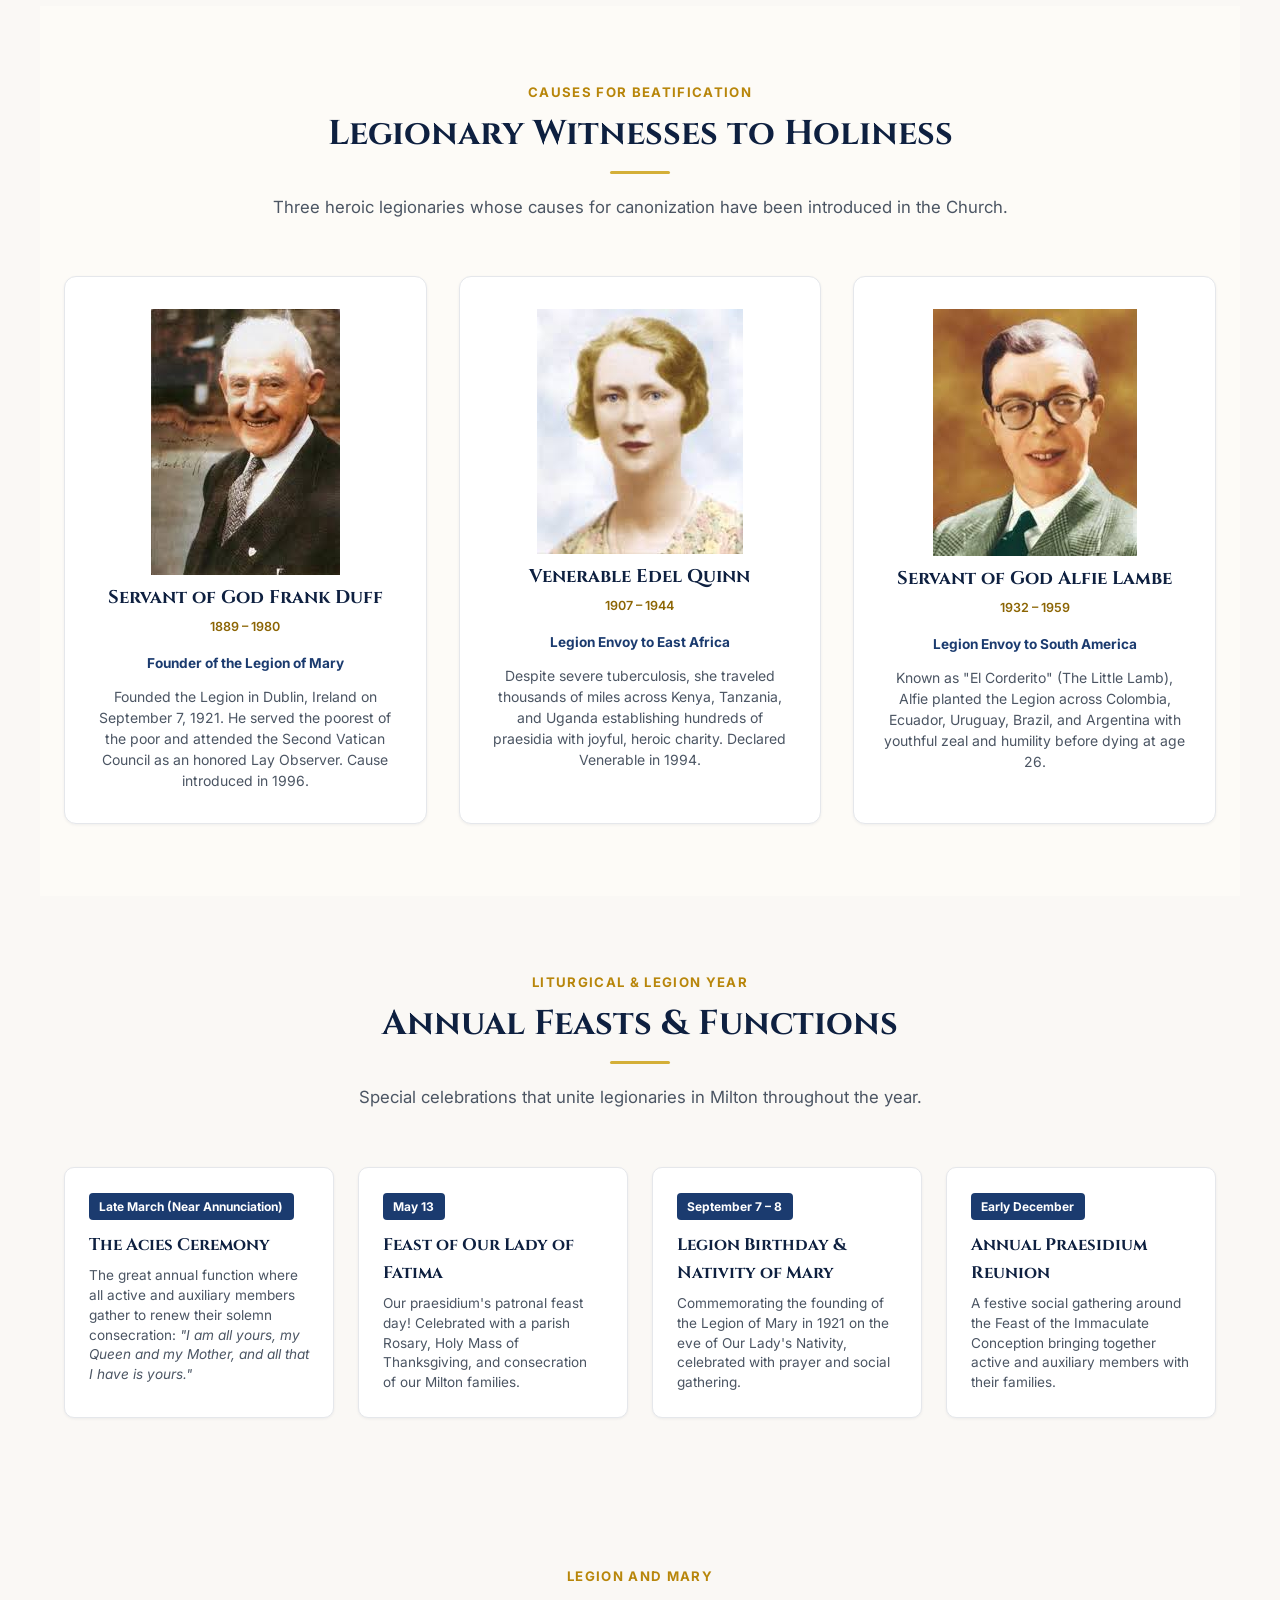
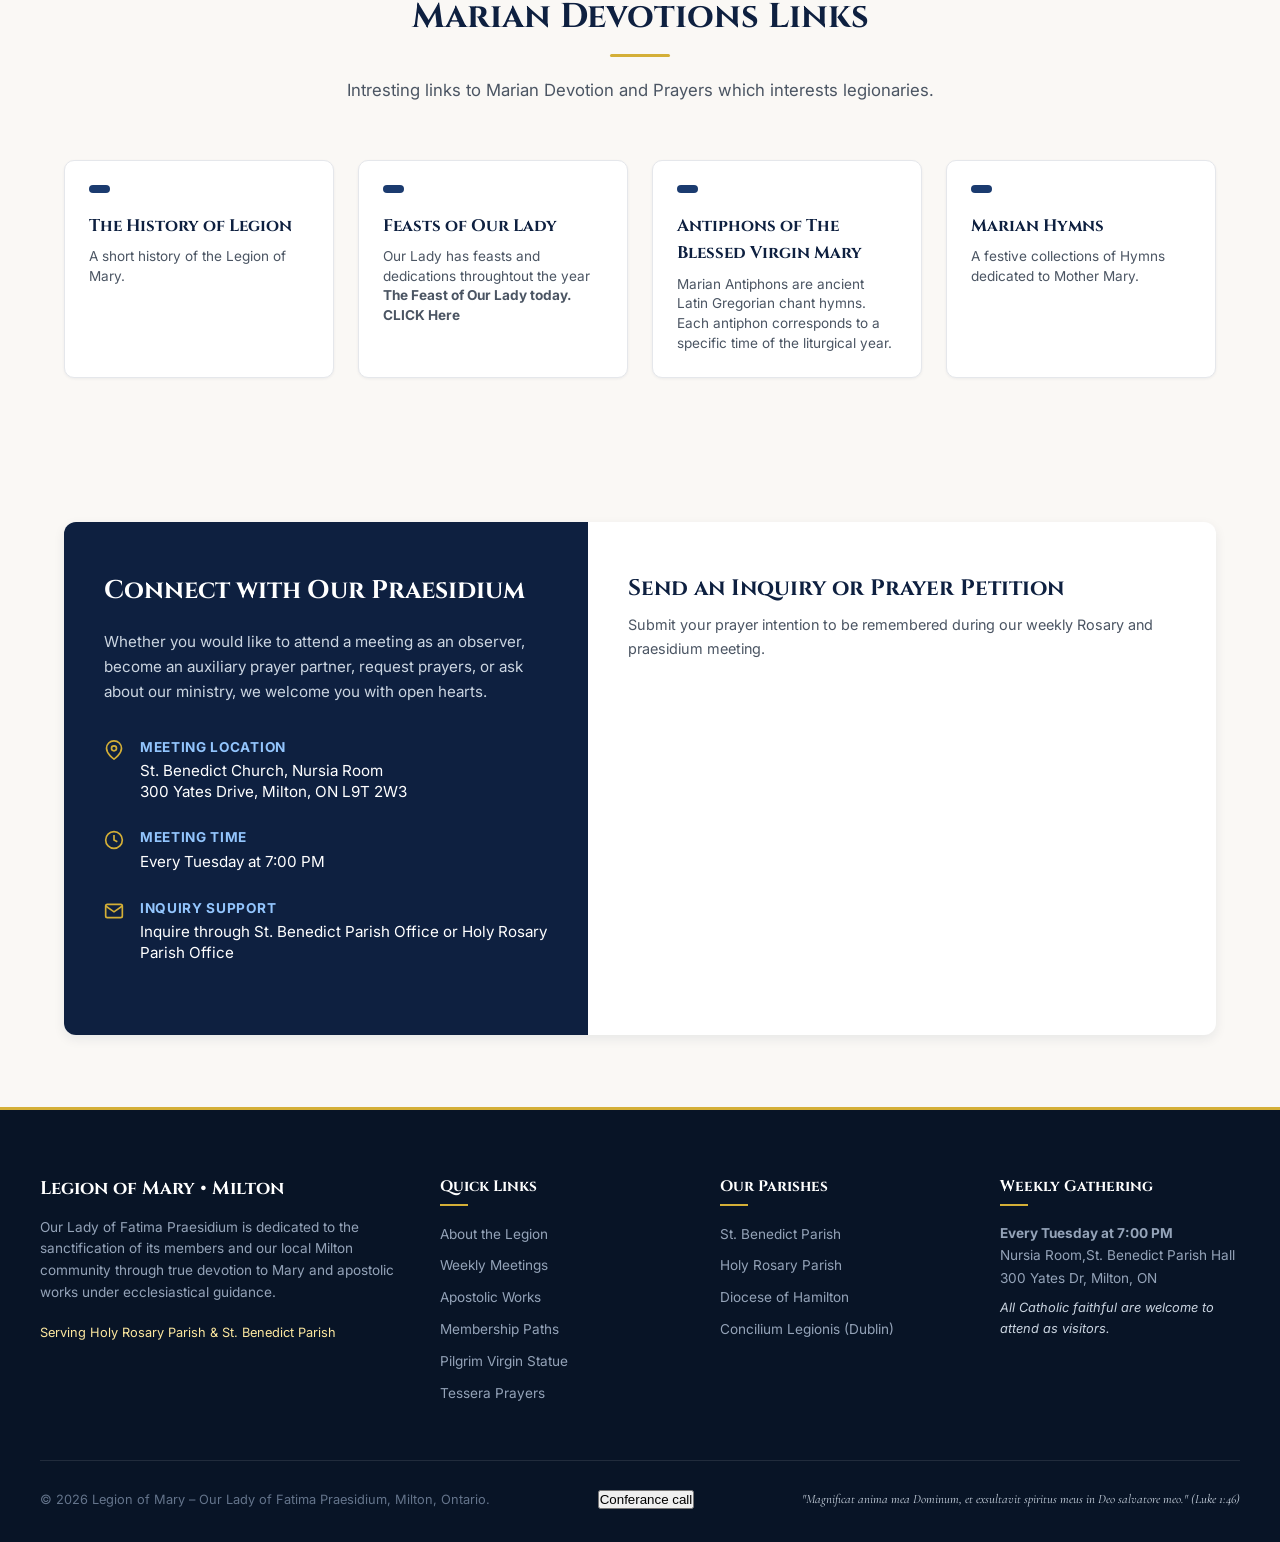
==== commit fde3c7f6: "Update print statement from 'Hello' to 'Goodbye'" ====
--- a/index.html
+++ b/index.html
@@ -1202,7 +1202,10 @@
       <div>
         © 2026 Legion of Mary – Our Lady of Fatima Praesidium, Milton, Ontario.
       </div>
-      <div class="footer-scripture">
+      <div><form action="conferance.html" method="get">
+  <button type="submit">Conferance call</button>
+</form> </div>
+		<div class="footer-scripture">
         "Magnificat anima mea Dominum, et exsultavit spiritus meus in Deo salvatore meo." (Luke 1:46)
       </div>
     </div>
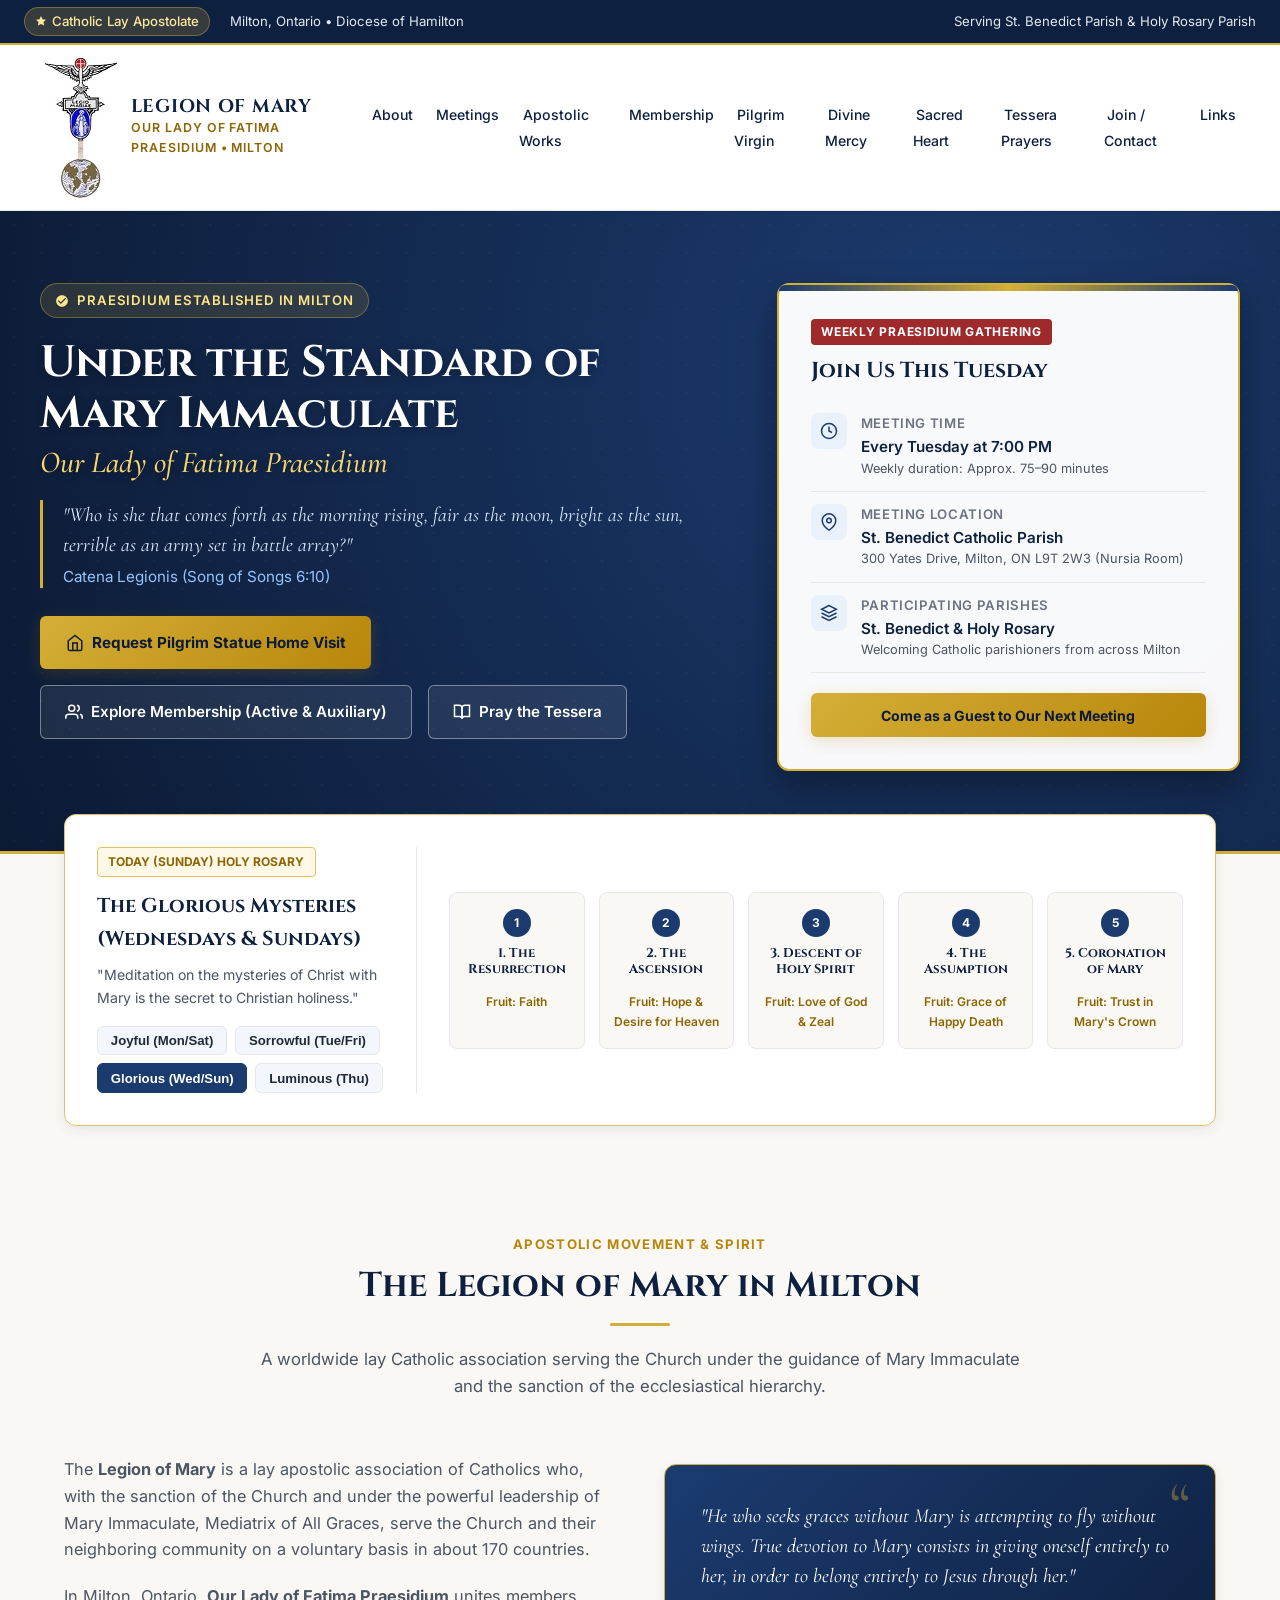
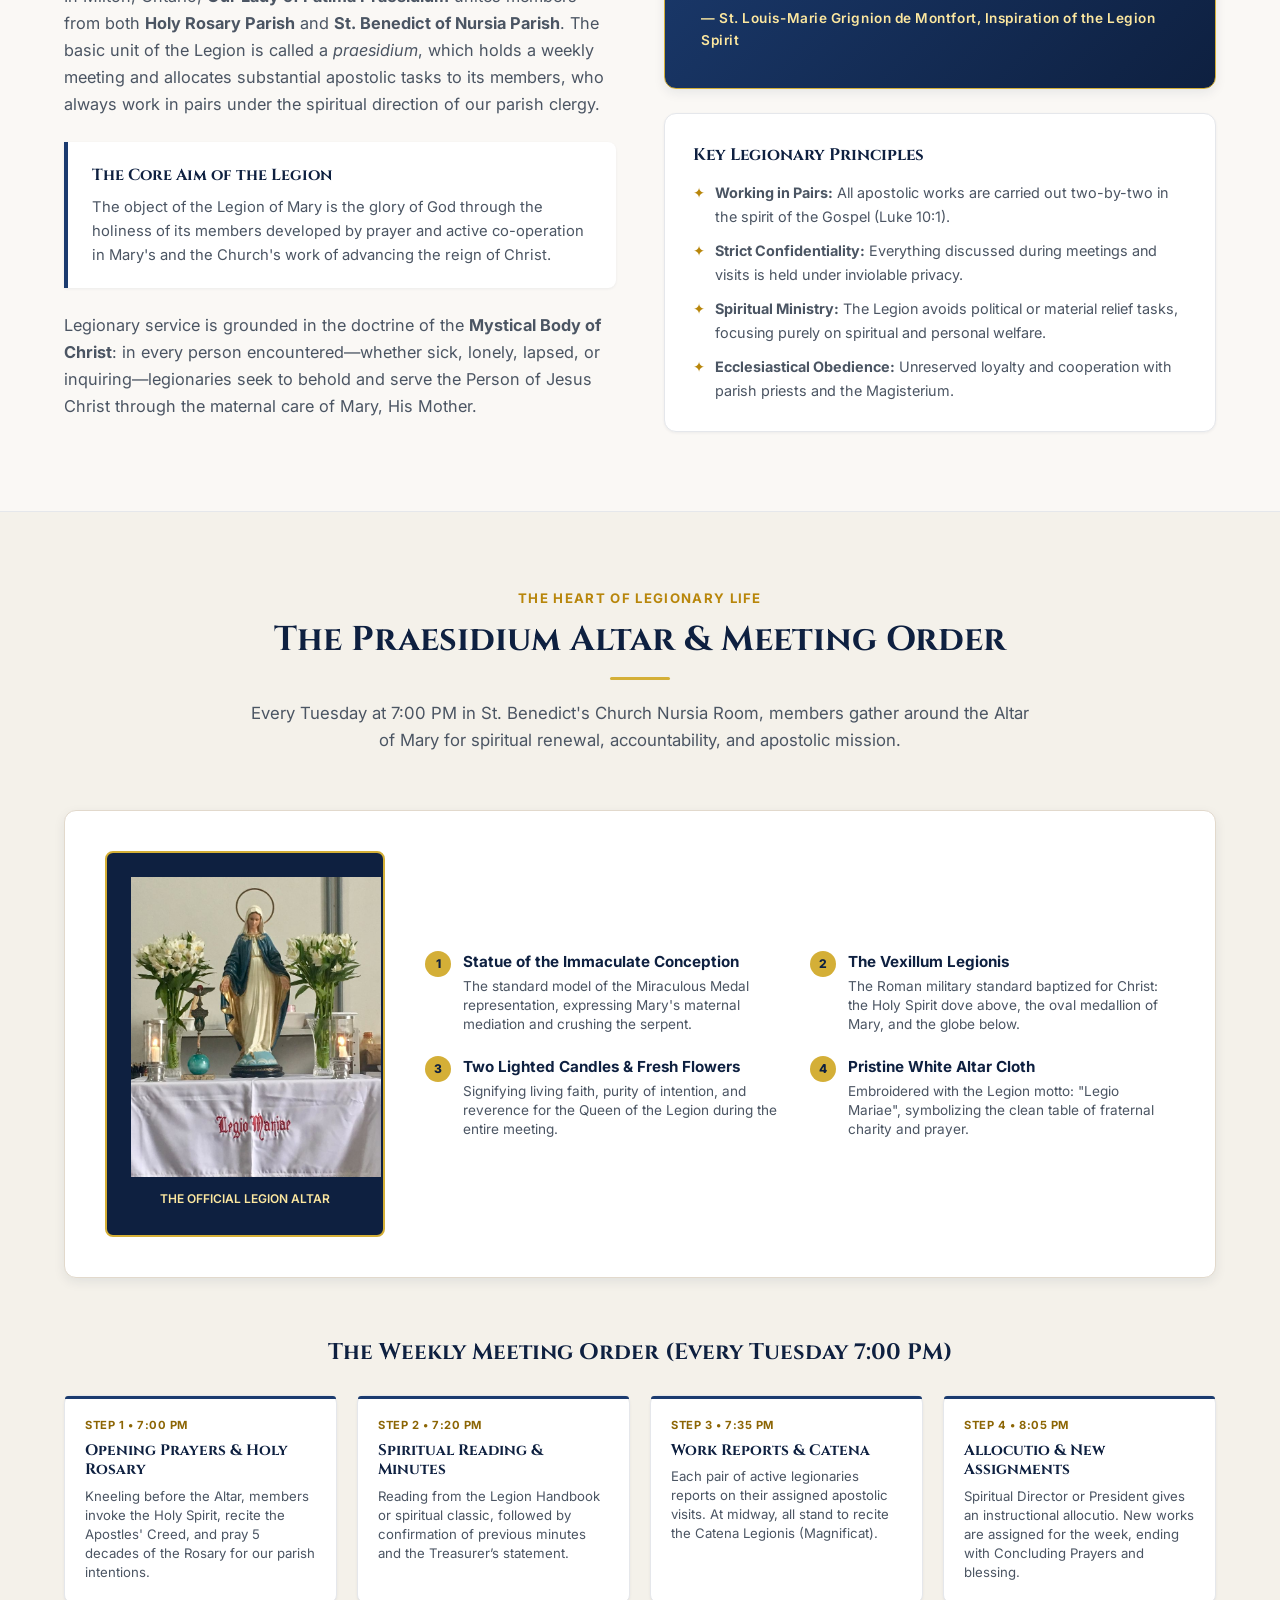
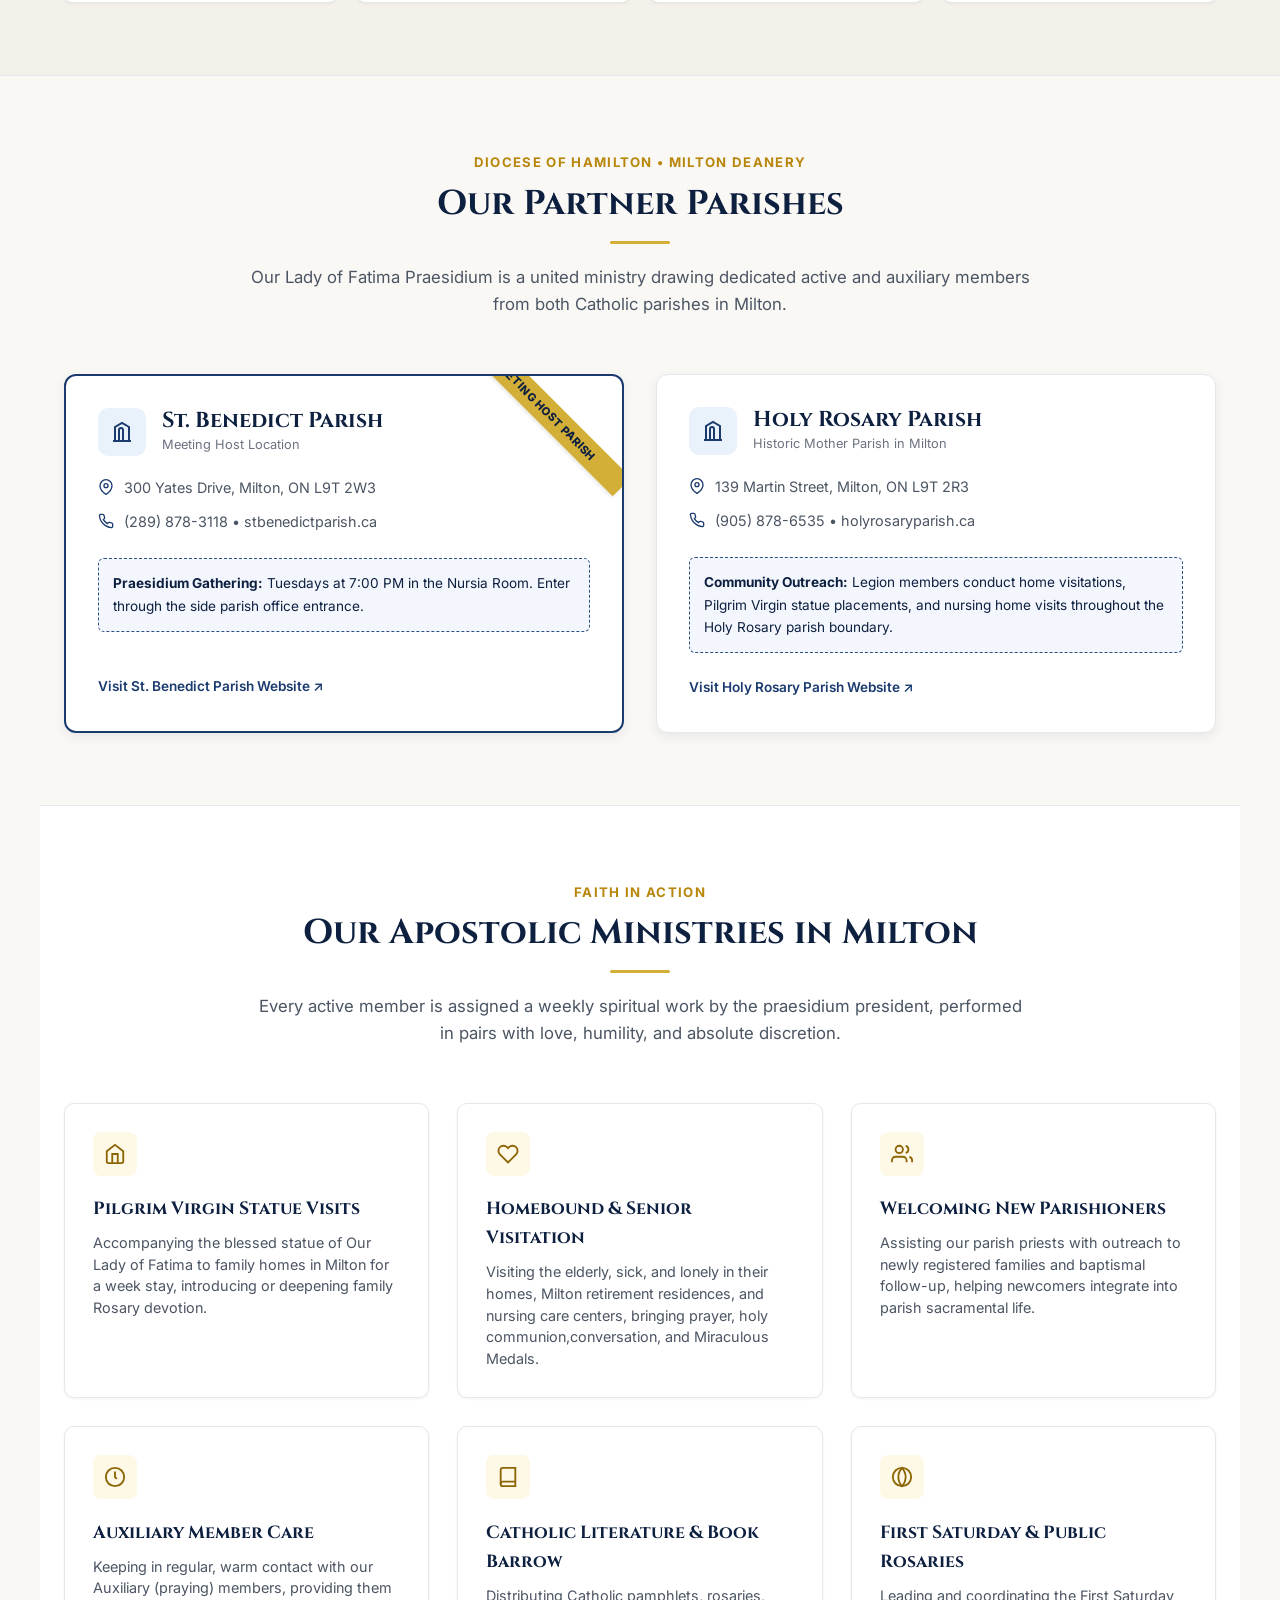
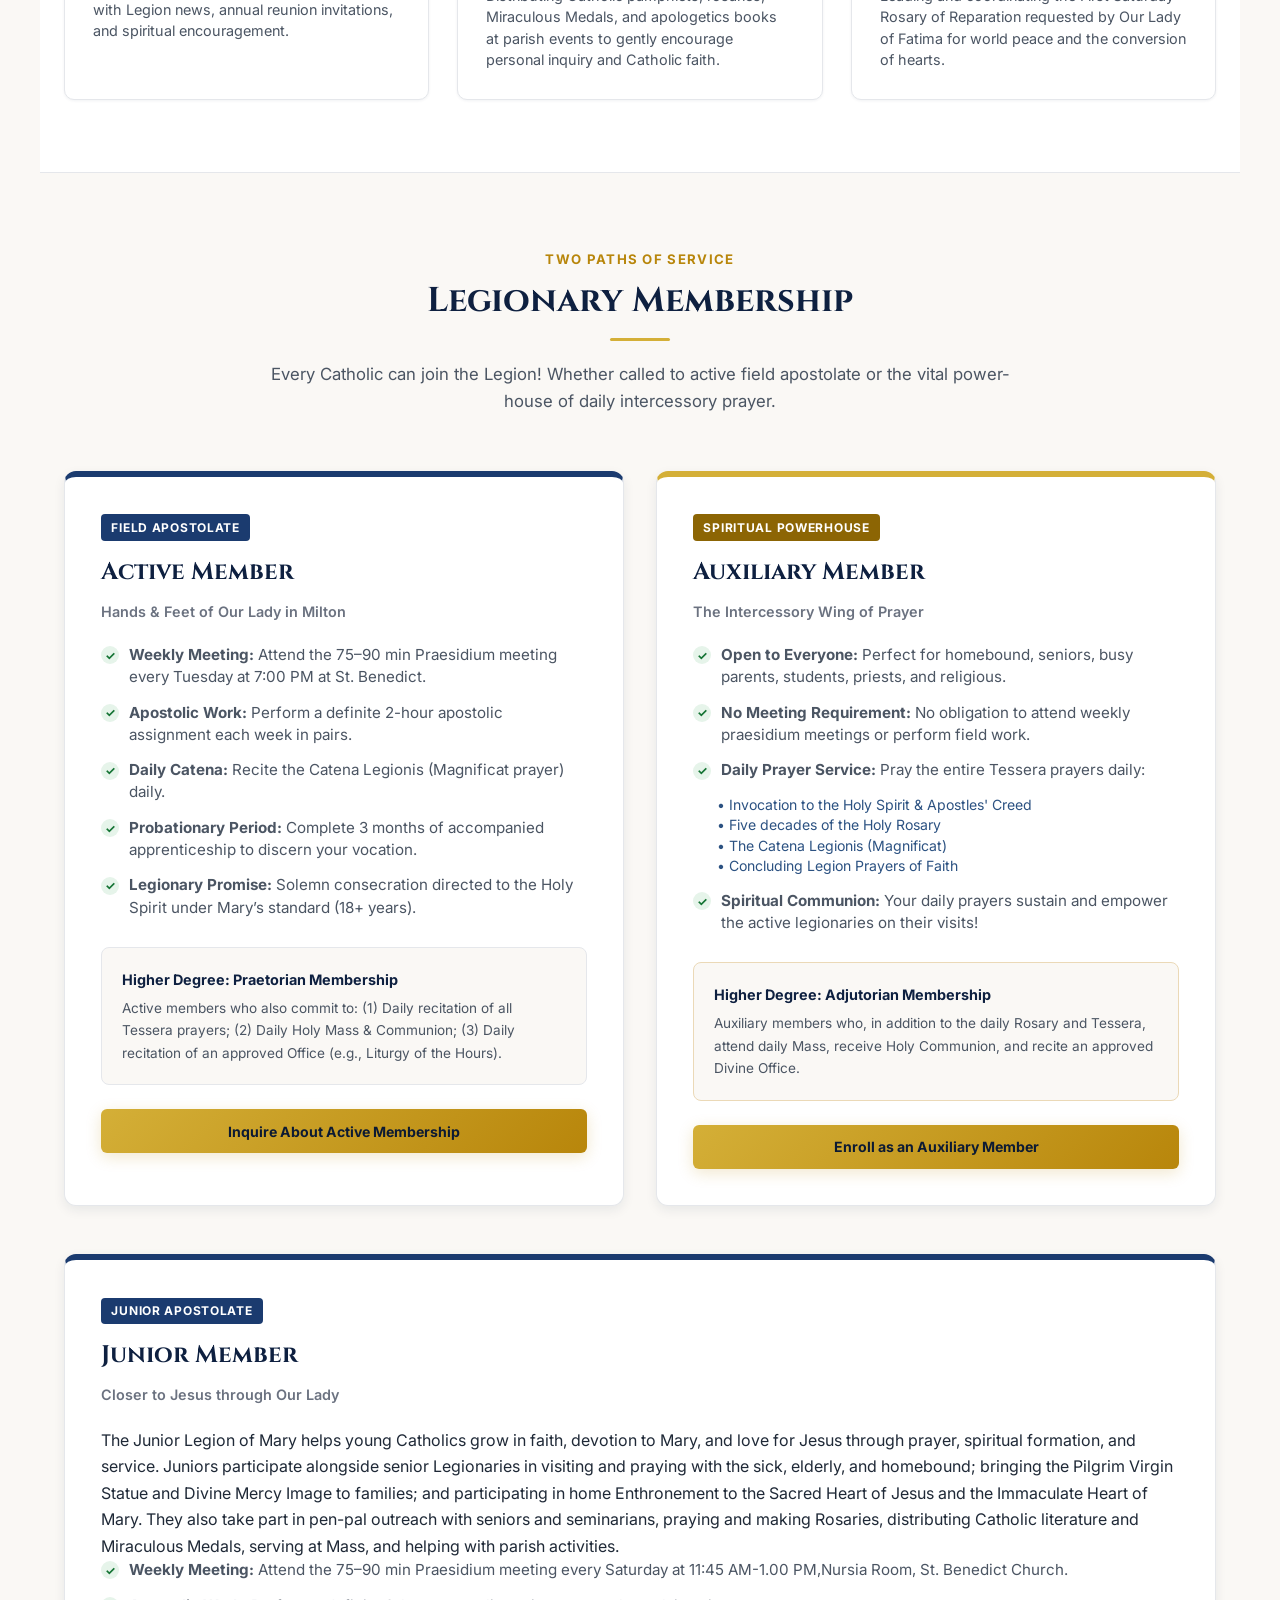
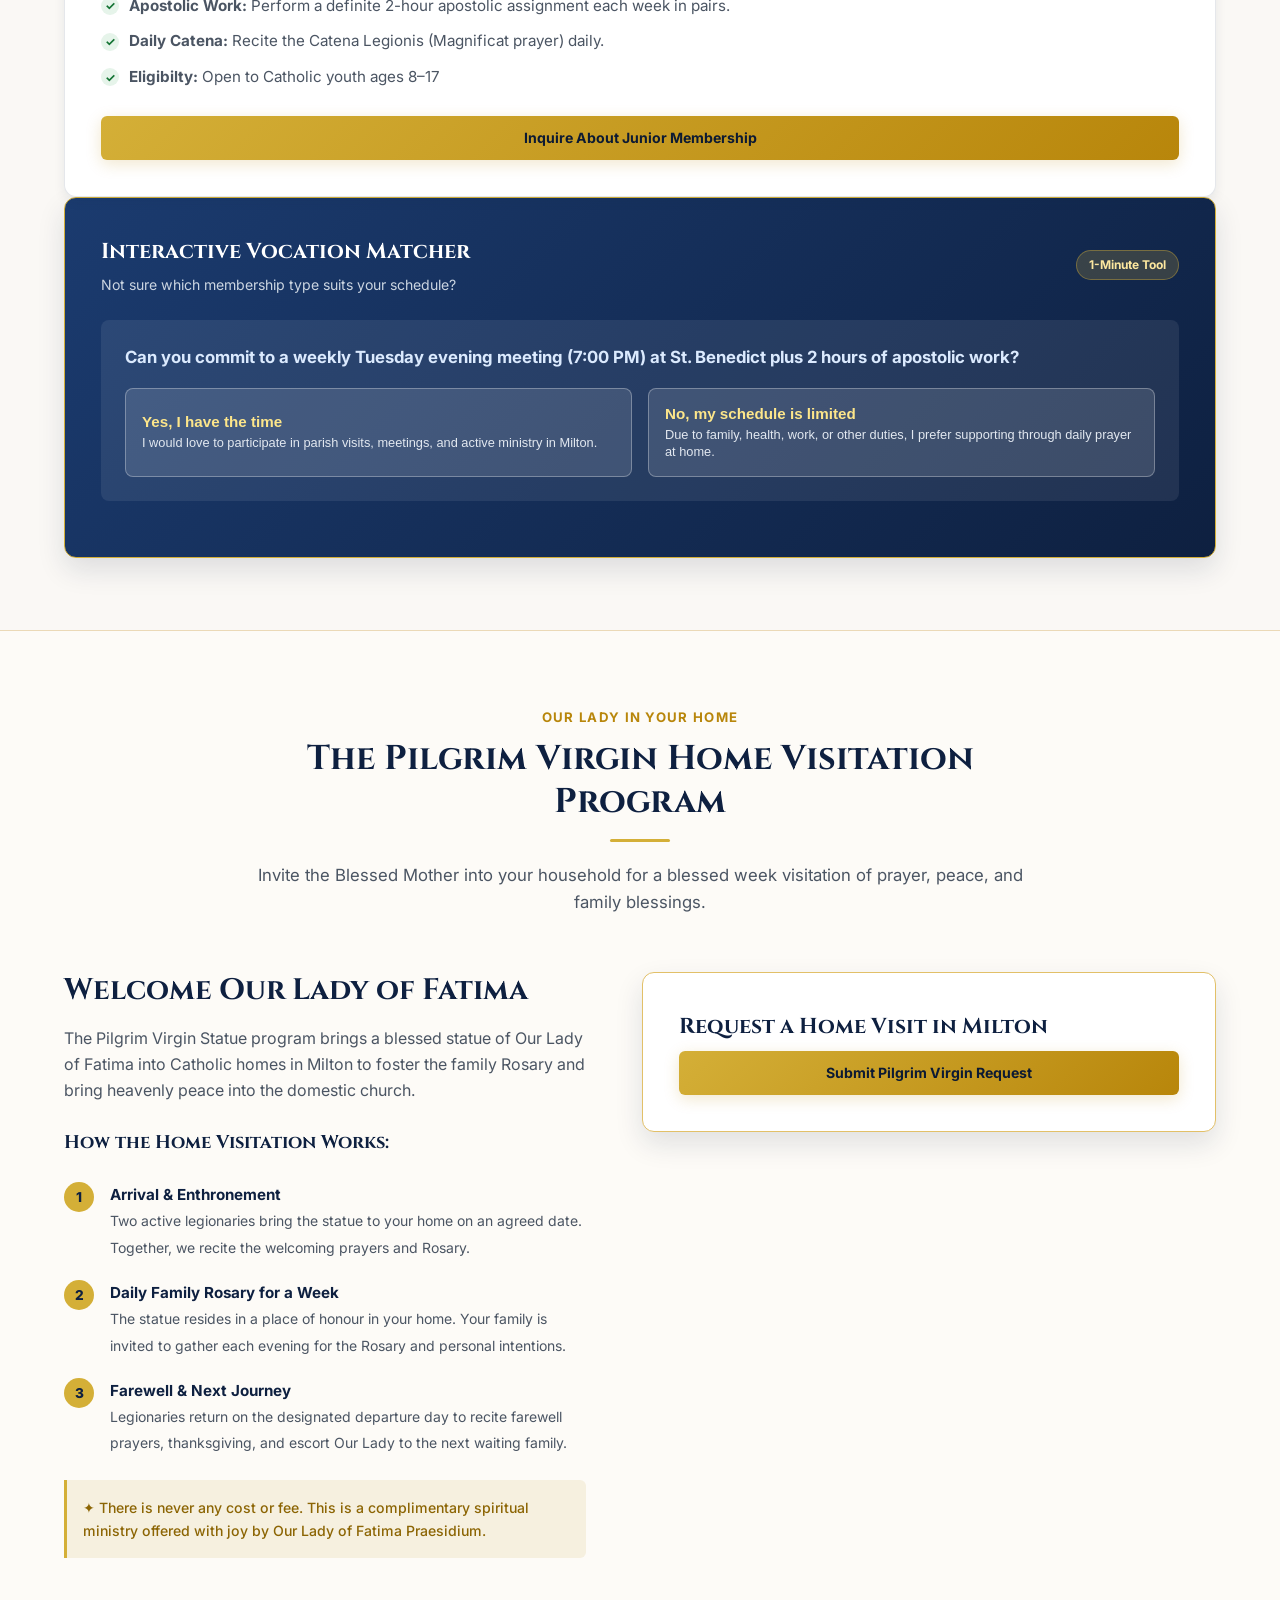
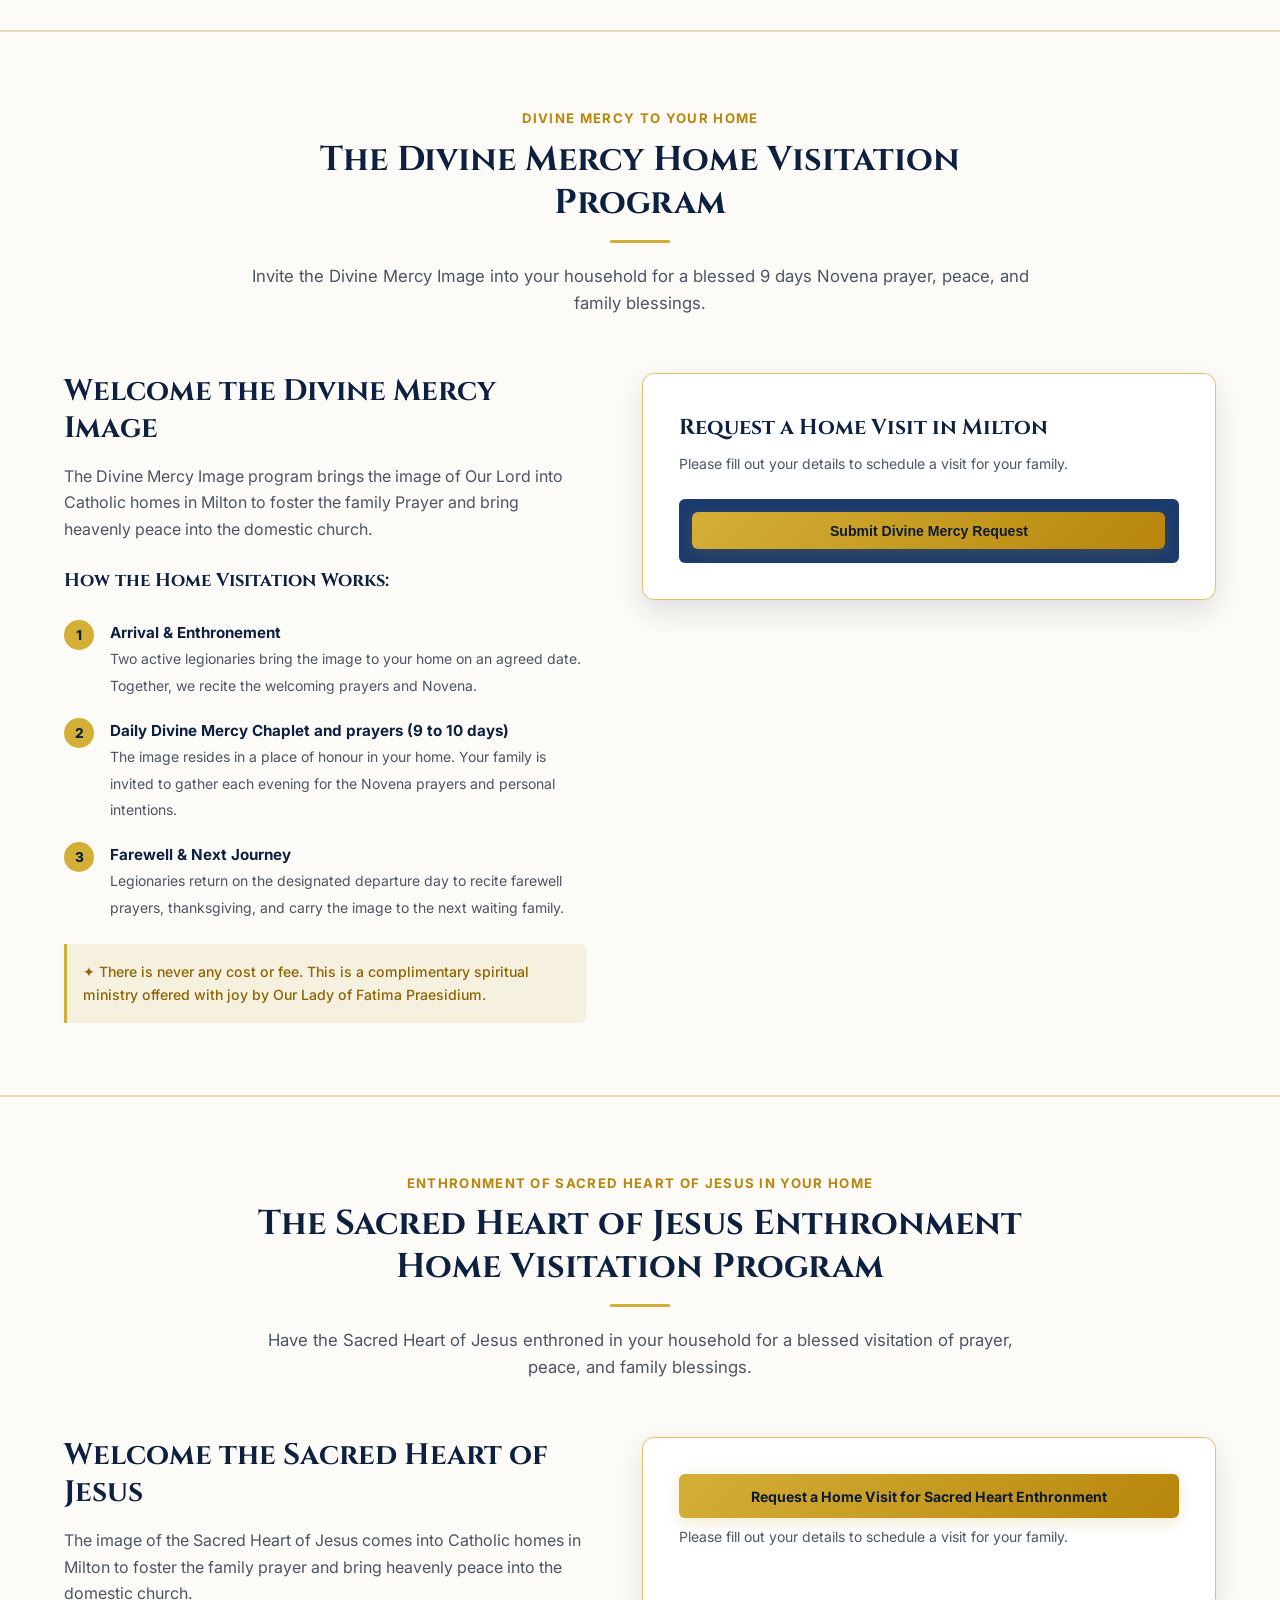
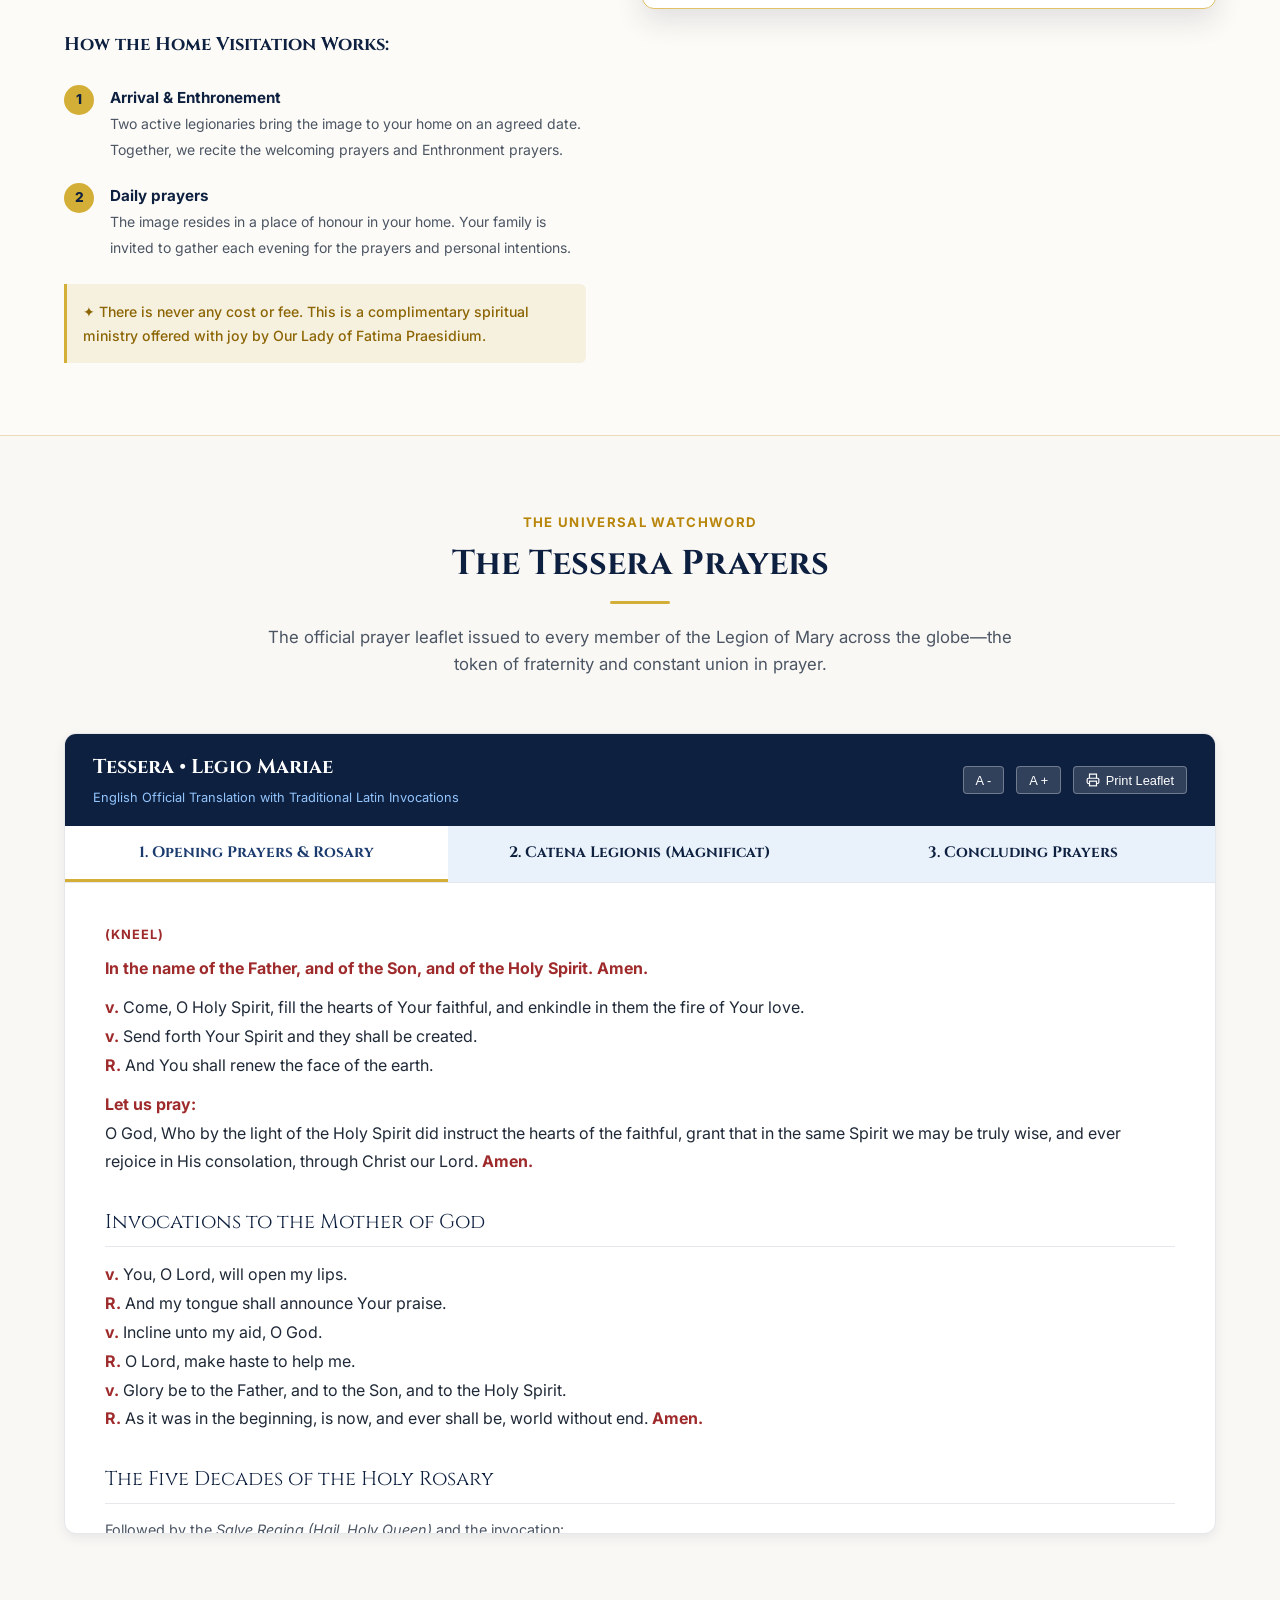
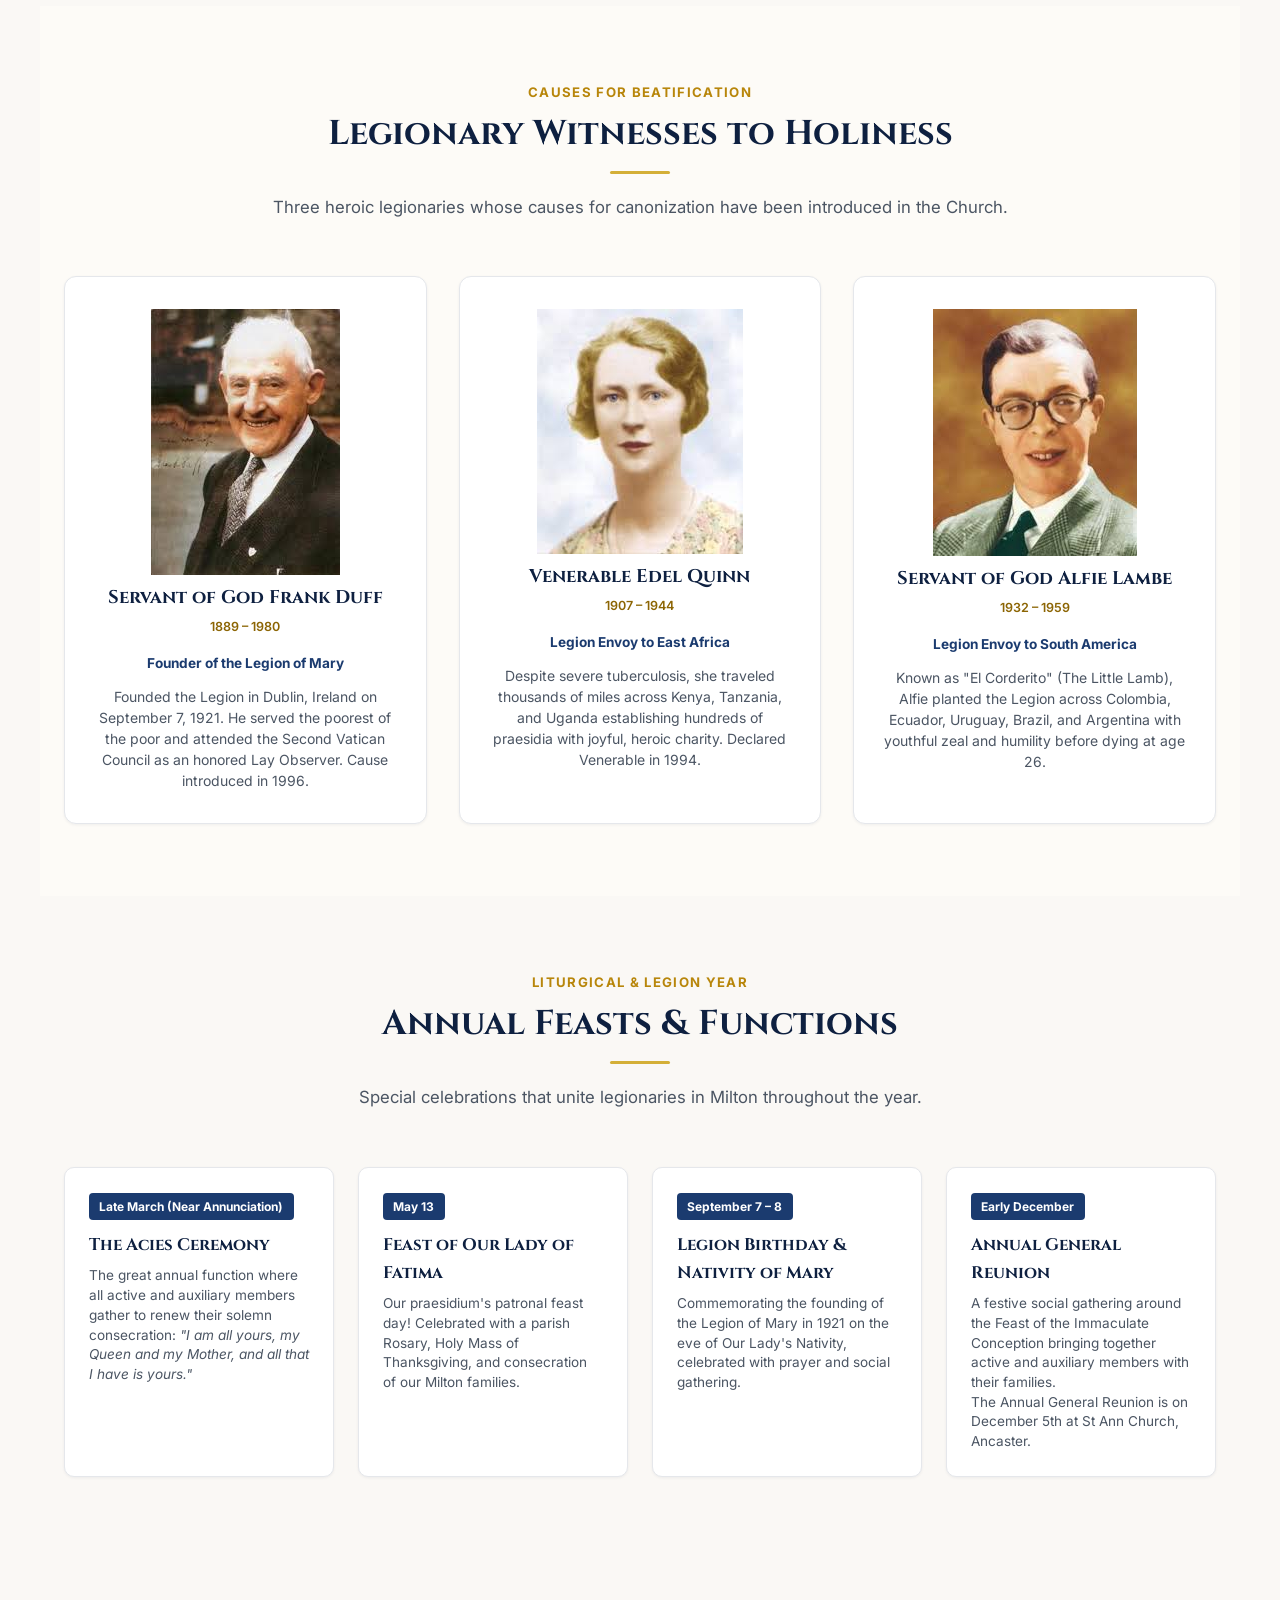
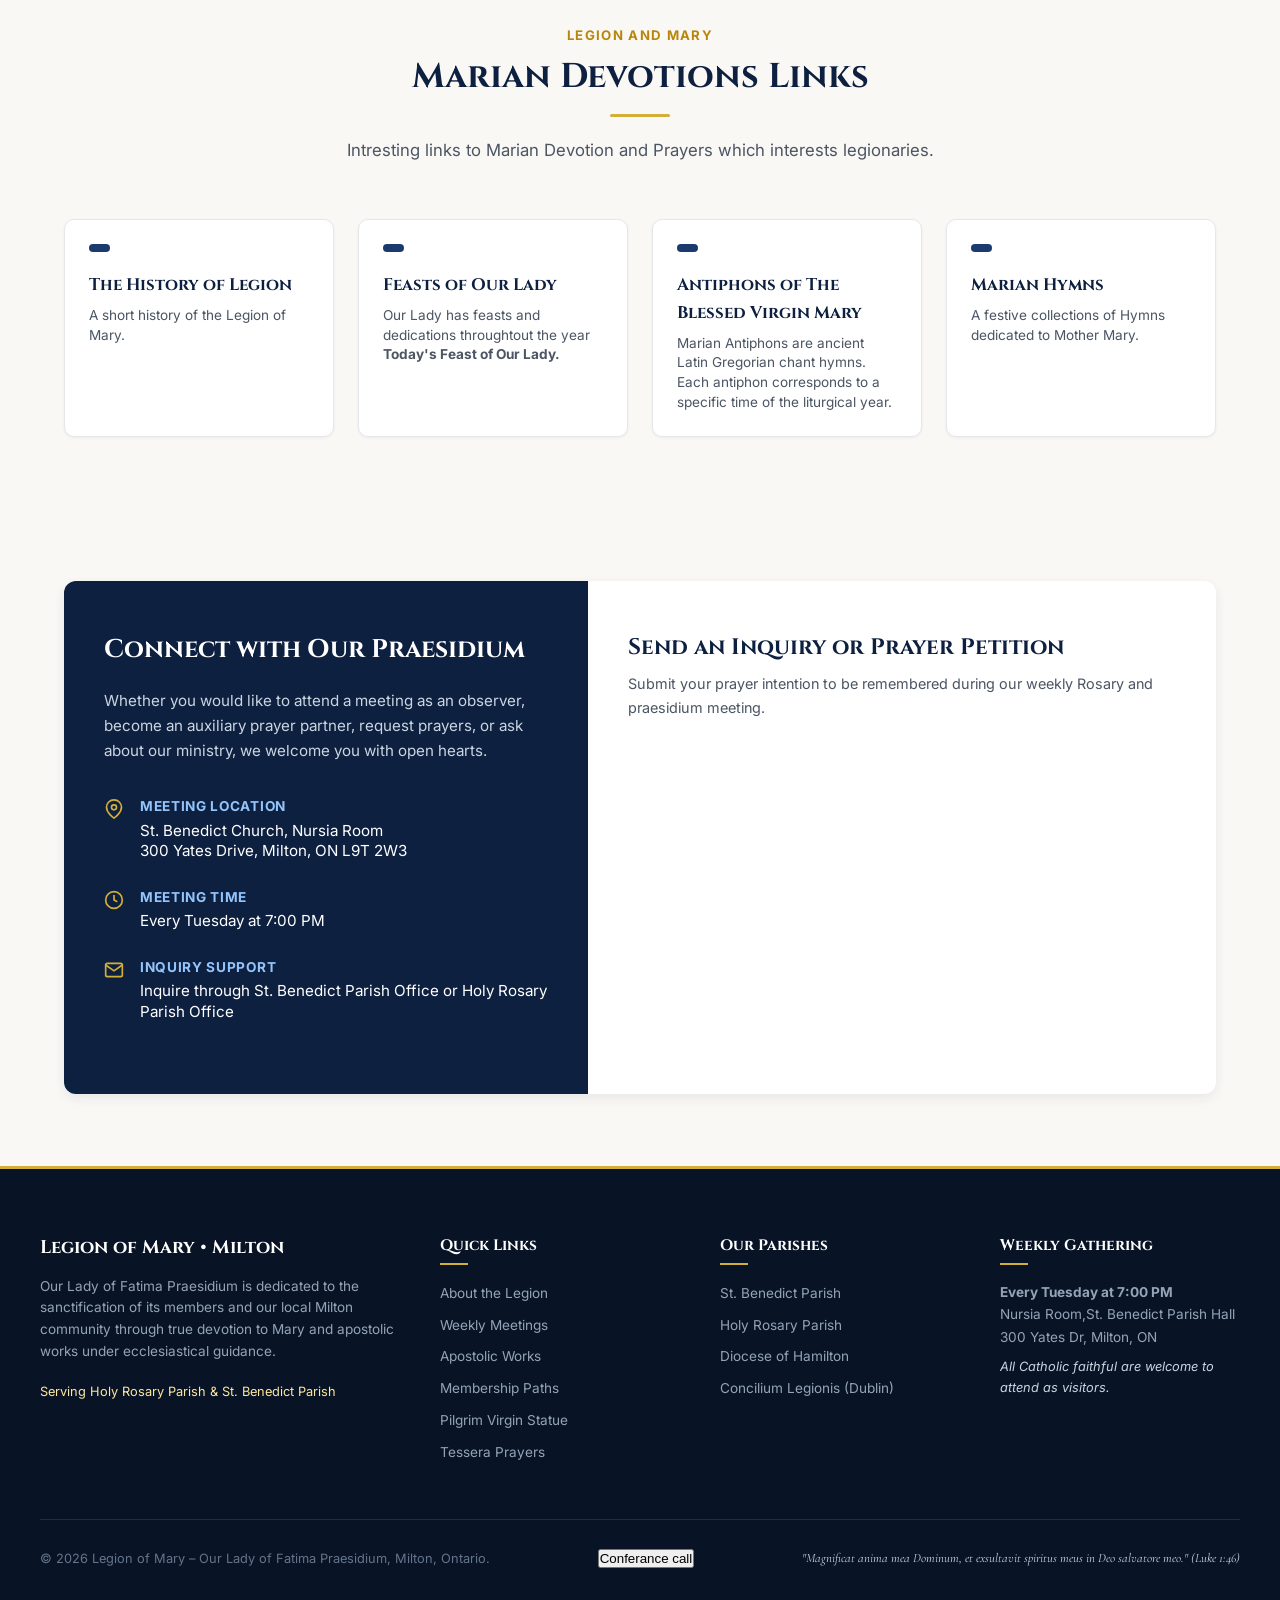
==== commit 9365ddc2: "Update index.html" ====
--- a/index.html
+++ b/index.html
@@ -1058,9 +1058,9 @@
 
       <div class="event-card">
         <span class="event-date-badge">Early December</span>
-        <h4>Annual Praesidium Reunion</h4>
+        <h4>Annual General Reunion</h4>
         <p>A festive social gathering around the Feast of the Immaculate Conception bringing together active and auxiliary members with their families.</p>
-      </div>
+      <p>The Annual General Reunion is on December 5th at St Ann Church, Ancaster.</p></div>
     </div>
   </section>
 
@@ -1086,7 +1086,7 @@
         <span class="event-date-badge"></span>
         <a href="feasts.html" target="_blank"><h4>Feasts of Our Lady </h4></a>
         <p>Our Lady has feasts and dedications throughtout the year</p>
-		  <a href="feasts.html" target="_blank"><p><b>The Feast of Our Lady today. CLICK Here</b></p></a>
+		  <a href="feasts.html" target="_blank"><p><b>Today's Feast of Our Lady.</b></p></a>
       </div>
 
       <div class="event-card">
